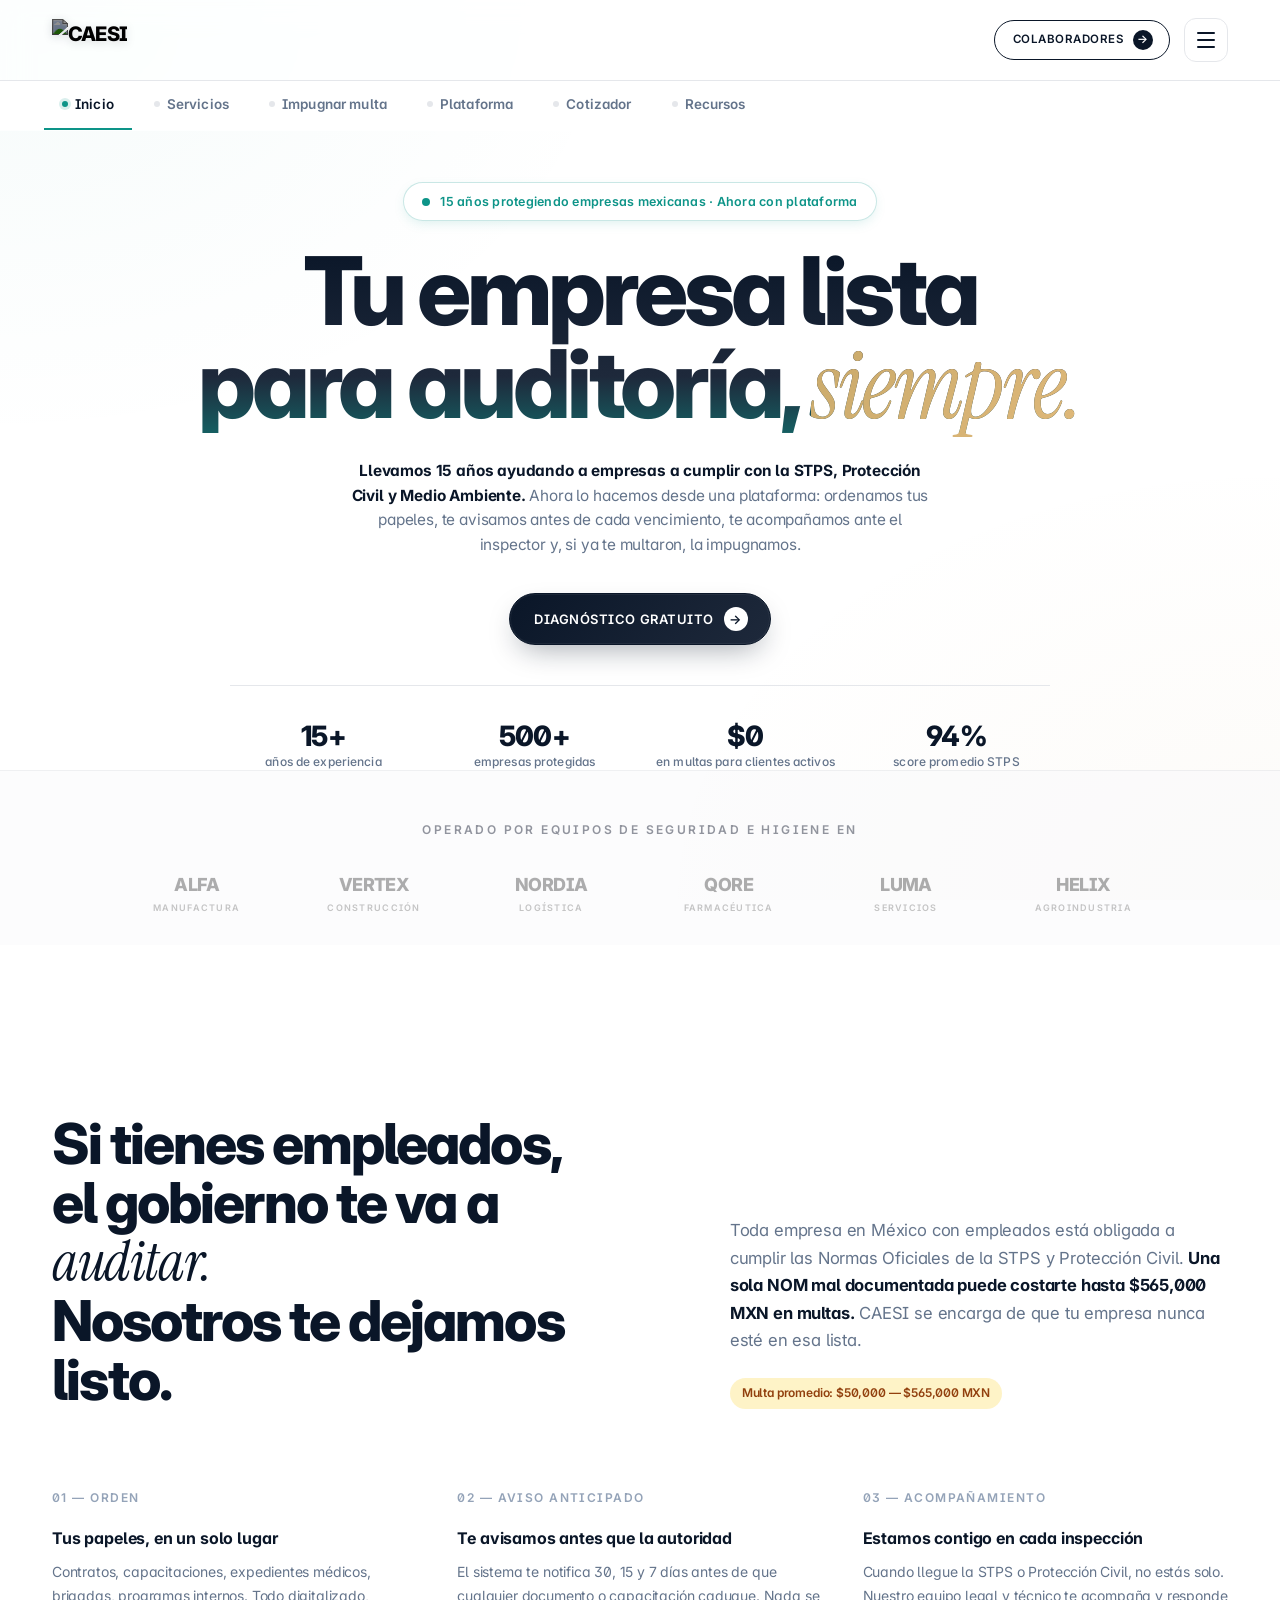
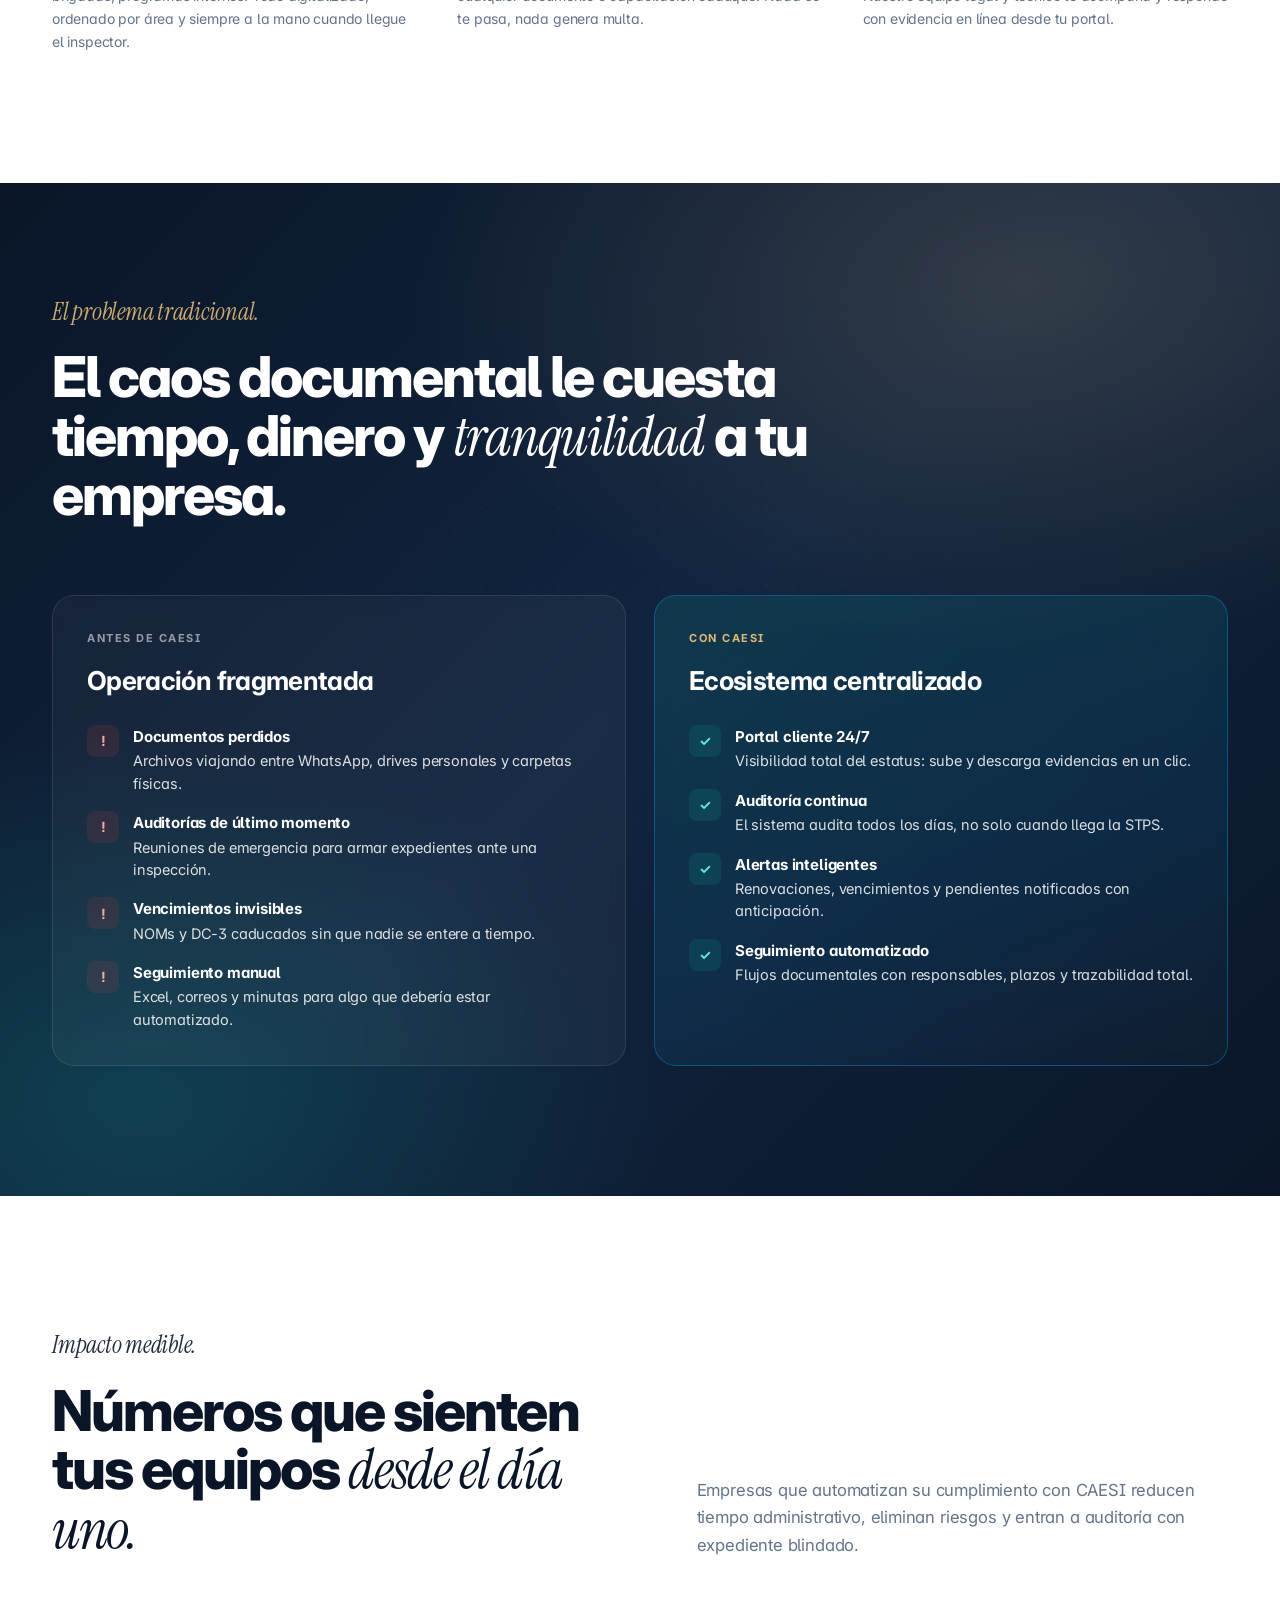
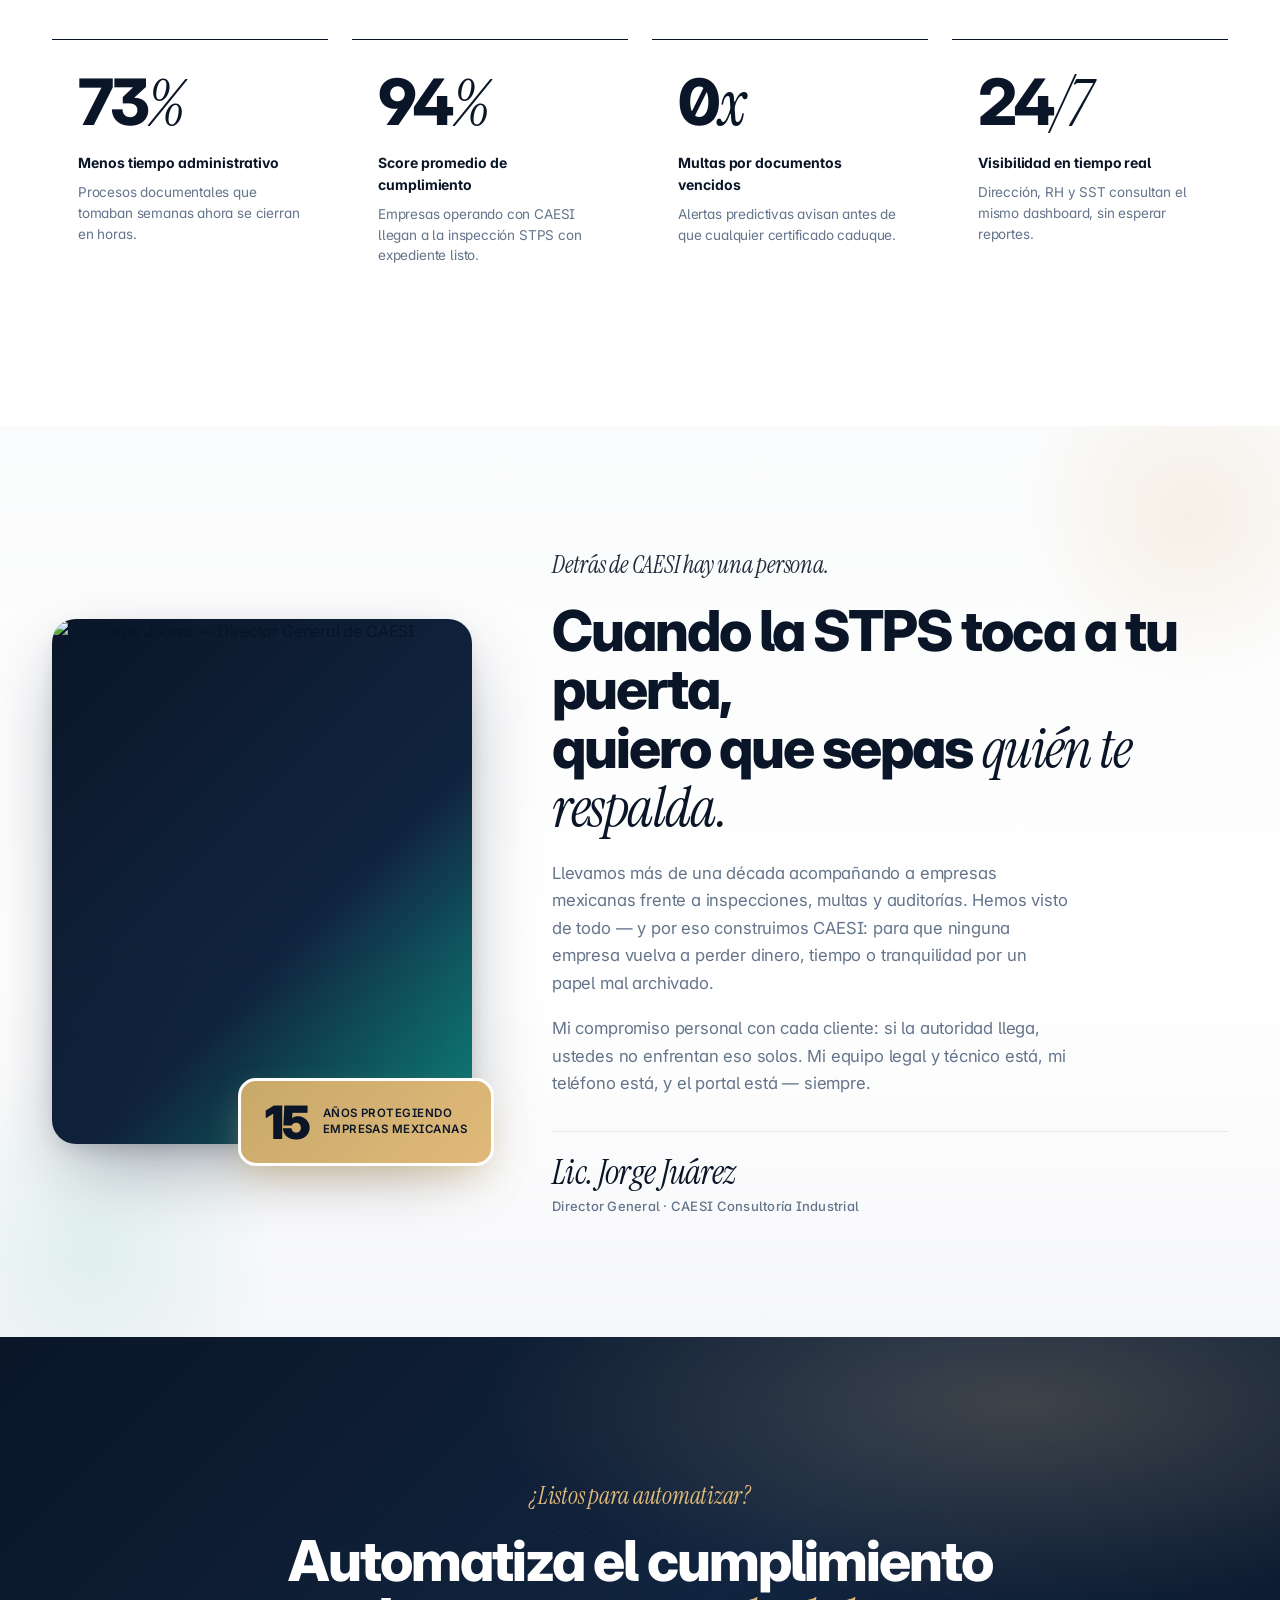
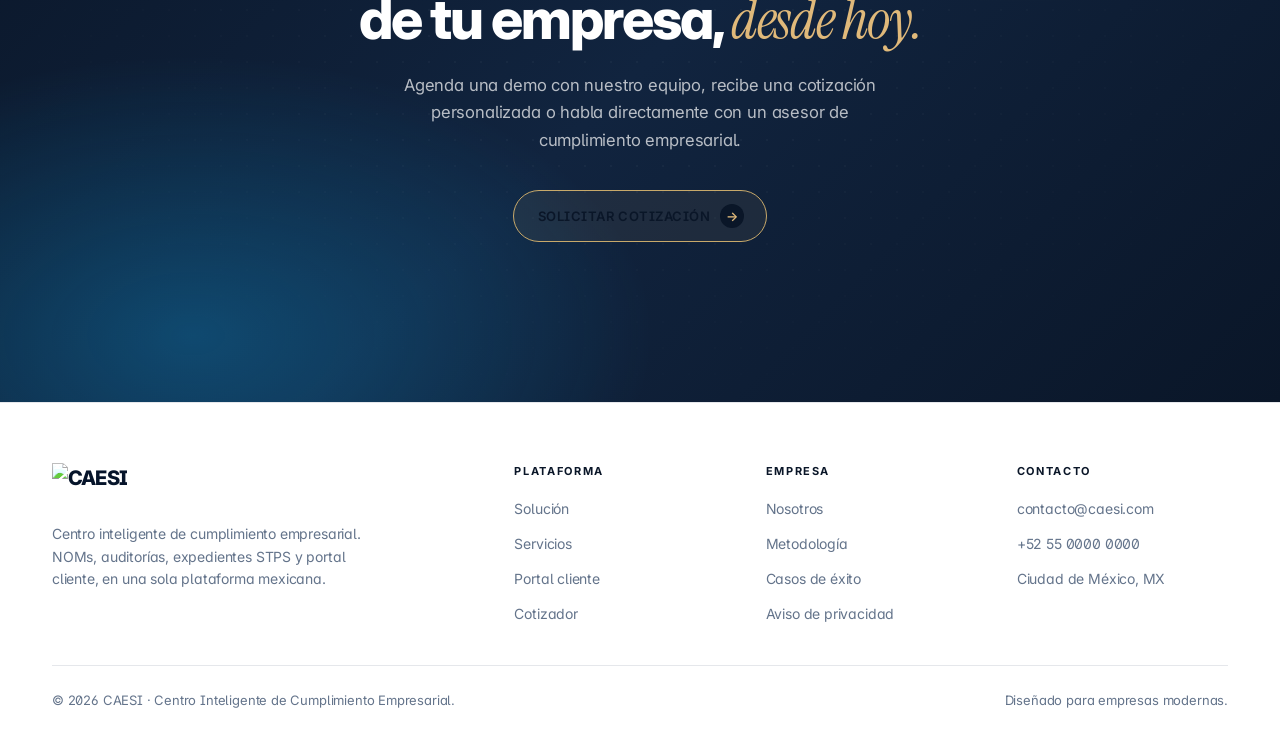
==== index.html @ 6143febf "Add files via upload" ====
<!DOCTYPE html>
<html lang="es">
<head>
<meta charset="UTF-8"/>
<meta name="viewport" content="width=device-width, initial-scale=1.0"/>
<meta name="description" content="CAESI — La plataforma moderna para automatizar el cumplimiento empresarial. NOMs, auditorías, expedientes STPS y portal cliente en tiempo real."/>
<title>CAESI | Centro Inteligente de Cumplimiento Empresarial</title>

<!-- ═══════ GA4 — Reemplaza G-XXXXXXXXXX con tu Measurement ID real ═══════ -->
<script async src="https://www.googletagmanager.com/gtag/js?id=G-XXXXXXXXXX"></script>
<script>
  window.dataLayer = window.dataLayer || [];
  function gtag(){dataLayer.push(arguments);}
  gtag('js', new Date());
  gtag('config', 'G-XXXXXXXXXX', { 'send_page_view': true });
  // Helper para disparar eventos custom desde cualquier lugar
  window.trackEvent = function(name, params){
    try { gtag('event', name, params || {}); } catch(e){}
    // También lo guardamos en consola para debugging
    try { console.log('[CAESI-track]', name, params || {}); } catch(e){}
  };
</script>
<!-- ═══════ Fin GA4 ═══════ -->

<link rel="preconnect" href="https://fonts.googleapis.com">
<link rel="preconnect" href="https://fonts.gstatic.com" crossorigin>
<link rel="dns-prefetch" href="https://api.rss2json.com">
<link rel="dns-prefetch" href="https://i.ytimg.com">
<link rel="dns-prefetch" href="https://www.youtube.com">
<link rel="preload" as="image" href="foto.webp" fetchpriority="low">
<link href="https://fonts.googleapis.com/css2?family=Inter:wght@400;500;600;700;800;900&family=Instrument+Serif:ital@0;1&display=swap" rel="stylesheet" media="print" onload="this.media='all'">
<noscript><link href="https://fonts.googleapis.com/css2?family=Inter:wght@400;500;600;700;800;900&family=Instrument+Serif:ital@0;1&display=swap" rel="stylesheet"></noscript>
<style>
:root{
  --bg:#fff;--bg-soft:#f6f7f9;--ink:#0a1628;--ink-2:#0f172a;--muted:#64748b;--muted-2:#94a3b8;--line:#e5e7eb;
  --cyan:#0ea5e9;--teal:#0d9488;--gold:#c8a96a;--gold-warm:#e0b97a;--success:#059669;--warn:#d97706;
  --r-sm:10px;--r-md:16px;--r-lg:24px;--r-pill:999px;
  --shadow-card:0 1px 2px rgba(15,23,42,.04),0 12px 32px -12px rgba(15,23,42,.12);
  --shadow-deep:0 30px 80px -20px rgba(10,22,40,.35),0 8px 24px -8px rgba(10,22,40,.18);
}
*,*::before,*::after{box-sizing:border-box;margin:0;padding:0}
html{scroll-behavior:smooth}
body{font-family:'Inter',-apple-system,BlinkMacSystemFont,sans-serif;background:var(--bg);color:var(--ink);font-size:16px;line-height:1.55;-webkit-font-smoothing:antialiased;overflow-x:hidden;font-feature-settings:"ss01","cv11"}
a{color:inherit;text-decoration:none}
img{max-width:100%;display:block}
.serif{font-family:'Instrument Serif','Times New Roman',serif;font-style:italic;font-weight:400;letter-spacing:-.01em}
.eyebrow-serif{font-family:'Instrument Serif',serif;font-style:italic;font-size:22px;color:var(--ink);letter-spacing:-.01em;margin-bottom:18px;opacity:.9}
.eyebrow{font-size:12px;font-weight:600;color:var(--muted);text-transform:uppercase;letter-spacing:.18em;margin-bottom:18px}
.display{font-size:clamp(46px,7.4vw,104px);font-weight:800;letter-spacing:-.045em;line-height:.98;color:var(--ink)}
.h2{font-size:clamp(34px,4.4vw,62px);font-weight:800;letter-spacing:-.035em;line-height:1.04;color:var(--ink)}
.h2 em,.display em{font-family:'Instrument Serif',serif;font-style:italic;font-weight:400;letter-spacing:-.025em}
.lede{font-size:clamp(16px,1.3vw,19px);color:var(--muted);line-height:1.65;max-width:520px}
.lede-center{margin:0 auto;text-align:center}
.wrap{max-width:1240px;margin:0 auto;padding:0 32px}
.wrap-narrow{max-width:920px;margin:0 auto;padding:0 32px}
.center{text-align:center}
#nav{position:fixed;top:0;left:0;right:0;z-index:999;background:rgba(255,255,255,.72);backdrop-filter:saturate(180%) blur(14px);-webkit-backdrop-filter:saturate(180%) blur(14px);border-bottom:1px solid transparent;transition:.3s}
#nav.scrolled{border-bottom-color:var(--line);background:rgba(255,255,255,.92)}
.nav-inner{max-width:1240px;margin:0 auto;padding:18px 32px;display:flex;align-items:center;justify-content:space-between}
.logo{display:inline-flex;align-items:center;gap:10px;font-size:20px;font-weight:800;letter-spacing:-.04em;color:var(--ink);text-decoration:none}
.logo-img{height:42px;width:auto;display:block;filter:drop-shadow(0 2px 6px rgba(15,23,42,.18))}
/* En el nav blanco oscurecemos un poco el plateado para que tenga buen contraste */
#nav .logo-img{filter:brightness(.55) contrast(1.25) drop-shadow(0 2px 4px rgba(15,23,42,.15))}
/* En el footer oscuro (fondo navy) lo dejamos brillante */
footer .logo-img{height:46px;filter:brightness(1.15) contrast(1.05) drop-shadow(0 2px 8px rgba(255,255,255,.10))}
.logo-mark{width:26px;height:26px;border-radius:8px;background:linear-gradient(135deg,var(--ink) 0%,var(--cyan) 100%);position:relative}
.logo-mark::after{content:"";position:absolute;inset:6px;border-radius:4px;background:linear-gradient(135deg,var(--gold-warm),transparent 60%);opacity:.9}
.nav-links{display:flex;gap:32px}
.nav-links a{font-size:14px;font-weight:500;color:var(--ink);opacity:.75;transition:.2s}
.nav-links a:hover{opacity:1}

/* ── Botón hamburguesa + menú desplegable ── */
.nav-right{display:flex;align-items:center;gap:14px}
.menu-toggle{width:44px;height:44px;border-radius:12px;background:rgba(255,255,255,.65);border:1px solid var(--line);display:flex;flex-direction:column;justify-content:center;align-items:center;gap:5px;cursor:pointer;transition:.25s;padding:0;backdrop-filter:saturate(180%) blur(8px);-webkit-backdrop-filter:saturate(180%) blur(8px)}
.menu-toggle:hover{background:#fff;border-color:var(--ink);box-shadow:0 6px 18px -6px rgba(15,23,42,.18)}
.menu-toggle span{display:block;width:18px;height:2px;background:var(--ink);border-radius:2px;transition:transform .35s cubic-bezier(.16,1,.3,1),opacity .25s}
.menu-toggle.open span:nth-child(1){transform:translateY(7px) rotate(45deg)}
.menu-toggle.open span:nth-child(2){opacity:0;transform:scaleX(0)}
.menu-toggle.open span:nth-child(3){transform:translateY(-7px) rotate(-45deg)}

.menu-panel{position:fixed;top:78px;right:14px;width:280px;background:#fff;border:1px solid var(--line);border-radius:16px;box-shadow:0 24px 60px -12px rgba(15,23,42,.25),0 4px 12px -4px rgba(15,23,42,.10);overflow:hidden;opacity:0;pointer-events:none;transform:translateY(-12px) scale(.98);transform-origin:top right;transition:opacity .25s cubic-bezier(.16,1,.3,1),transform .35s cubic-bezier(.16,1,.3,1);z-index:998}
.menu-panel.open{opacity:1;pointer-events:auto;transform:translateY(0) scale(1)}
.menu-inner{display:flex;flex-direction:column;padding:10px 0}
.menu-inner a{display:block;padding:13px 22px;font-size:14.5px;font-weight:500;color:var(--ink);opacity:.85;transition:.18s;border-left:3px solid transparent}
.menu-inner a:hover{background:#fafbfc;opacity:1;border-left-color:var(--teal);padding-left:26px}
.menu-sep{height:1px;background:var(--line);margin:8px 18px}
.menu-cta{display:flex !important;align-items:center;gap:12px;padding:14px 22px !important;background:linear-gradient(135deg,rgba(13,148,136,.06),rgba(14,165,233,.05));margin:4px 12px 6px;border-radius:10px;border-left:3px solid var(--teal) !important;opacity:1 !important}
.menu-cta:hover{background:linear-gradient(135deg,rgba(13,148,136,.12),rgba(14,165,233,.10)) !important;padding-left:22px !important}
.menu-cta .mc-ico{font-size:20px;flex:0 0 auto}
.menu-cta b{font-size:14px;color:var(--ink)}
.menu-cta small{font-size:11.5px;color:var(--muted);font-weight:500}
.btn{display:inline-flex;align-items:center;gap:10px;padding:13px 22px 13px 24px;border-radius:var(--r-pill);font-size:13px;font-weight:600;letter-spacing:.04em;text-transform:uppercase;transition:.25s;cursor:pointer;border:1px solid var(--ink);background:transparent;color:var(--ink);white-space:nowrap}
.btn .arrow{width:24px;height:24px;border-radius:50%;background:var(--ink);color:#fff;display:inline-flex;align-items:center;justify-content:center;transition:.25s}
.btn:hover{background:var(--ink);color:#fff;transform:translateY(-1px);box-shadow:0 12px 26px -10px rgba(10,22,40,.45)}
.btn:hover .arrow{background:#fff;color:var(--ink);transform:translateX(3px)}
.btn-solid{background:var(--ink);color:#fff}
.btn-solid .arrow{background:#fff;color:var(--ink)}
.btn-solid:hover{background:#000}
.btn-ghost{border-color:rgba(255,255,255,.35);color:#fff}
.btn-ghost .arrow{background:#fff;color:var(--ink)}
.btn-ghost:hover{background:#fff;color:var(--ink)}
.btn-gold{border-color:var(--gold);color:var(--ink);background:rgba(200,169,106,.08)}
.btn-gold .arrow{background:var(--ink);color:var(--gold-warm)}
.btn-gold:hover{background:var(--ink);color:#fff;border-color:var(--ink)}
.btn-sm{padding:9px 16px 9px 18px;font-size:11.5px}
.btn-sm .arrow{width:20px;height:20px}
.reveal{opacity:0;transform:translateY(28px);transition:opacity .9s cubic-bezier(.16,1,.3,1),transform .9s cubic-bezier(.16,1,.3,1)}
.reveal.in{opacity:1;transform:translateY(0)}
.d1{transition-delay:.08s}.d2{transition-delay:.16s}.d3{transition-delay:.24s}.d4{transition-delay:.32s}
#hero{position:relative;padding:160px 0 60px;overflow:hidden}
.hero-copy{text-align:center;max-width:980px;margin:0 auto;padding:0 16px}
.hero-sub{color:var(--muted);font-size:clamp(15px,1.2vw,18px);max-width:580px;margin:26px auto 36px;line-height:1.6}
.hero-actions{display:flex;gap:14px;justify-content:center;flex-wrap:wrap}
.hero-badge{display:inline-flex;align-items:center;gap:10px;background:rgba(13,148,136,.08);color:var(--teal);font-size:12.5px;font-weight:600;padding:8px 16px;border-radius:999px;margin-bottom:24px;border:1px solid rgba(13,148,136,.2);letter-spacing:.02em}
.hb-dot{width:8px;height:8px;border-radius:50%;background:var(--teal);box-shadow:0 0 0 0 rgba(13,148,136,.5);animation:pulse 2.2s infinite}
.hero-trust{display:grid;grid-template-columns:repeat(4,1fr);gap:24px;justify-content:center;margin:40px auto 0;padding-top:36px;border-top:1px solid var(--line);max-width:820px}
.ht-item{display:flex;flex-direction:column;align-items:center;text-align:center;gap:4px}
.ht-num{font-size:clamp(22px,2.2vw,28px);font-weight:800;letter-spacing:-.03em;color:var(--ink);line-height:1}
.ht-lbl{font-size:12px;color:var(--muted);font-weight:500;letter-spacing:.01em;line-height:1.3}
@media(max-width:640px){.hero-trust{grid-template-columns:1fr 1fr;gap:20px}}
.hero-visual{position:relative;margin:80px auto 0;max-width:1080px;padding:0 16px}
.hero-stage{position:relative;border-radius:32px;padding:60px 40px 0;overflow:hidden;background:radial-gradient(120% 90% at 80% 10%,rgba(224,185,122,.22),transparent 60%),radial-gradient(110% 100% at 20% 90%,rgba(13,148,136,.30),transparent 55%),radial-gradient(140% 100% at 50% 50%,rgba(14,165,233,.45),transparent 60%),linear-gradient(135deg,#0a1628 0%,#11243f 45%,#0d9488 100%);min-height:520px}
.hero-stage::before{content:"";position:absolute;inset:0;background-image:radial-gradient(rgba(255,255,255,.08) 1px,transparent 1px);background-size:22px 22px;-webkit-mask-image:radial-gradient(ellipse at center,black 30%,transparent 75%);mask-image:radial-gradient(ellipse at center,black 30%,transparent 75%);opacity:.5}
.mockup{position:relative;max-width:900px;margin:0 auto;background:#fff;border-radius:18px 18px 0 0;box-shadow:var(--shadow-deep);transform:translateY(20px);overflow:hidden;border:1px solid rgba(255,255,255,.5)}
.mock-bar{display:flex;align-items:center;gap:8px;padding:12px 18px;background:#f8fafc;border-bottom:1px solid var(--line)}
.mock-dot{width:10px;height:10px;border-radius:50%;background:#cbd5e1}
.mock-url{margin-left:14px;font-size:12px;color:var(--muted);font-weight:500;background:#fff;border:1px solid var(--line);padding:4px 12px;border-radius:999px}
.mock-body{display:grid;grid-template-columns:200px 1fr;min-height:380px}
.mock-side{padding:22px 14px;background:#f8fafc;border-right:1px solid var(--line)}
.mock-side .brand{font-size:12px;font-weight:800;letter-spacing:.12em;color:var(--ink);margin-bottom:22px;display:flex;align-items:center;gap:8px}
.mock-side .brand::before{content:"";width:14px;height:14px;border-radius:4px;background:linear-gradient(135deg,var(--ink),var(--cyan))}
.mock-nav-item{font-size:12.5px;color:var(--muted);padding:8px 10px;border-radius:8px;display:flex;align-items:center;gap:9px;margin-bottom:2px}
.mock-nav-item.is-active{background:#eef6fb;color:var(--ink);font-weight:600}
.mock-dot-i{width:6px;height:6px;border-radius:50%;background:var(--muted-2)}
.mock-nav-item.is-active .mock-dot-i{background:var(--cyan);box-shadow:0 0 0 4px rgba(14,165,233,.18)}
.mock-main{padding:26px 28px;display:flex;flex-direction:column;gap:22px}
.mock-h{display:flex;justify-content:space-between;align-items:flex-start}
.mock-h h4{font-size:16px;font-weight:700}
.mock-h p{font-size:12px;color:var(--muted);margin-top:2px}
.pill{font-size:11px;font-weight:700;padding:5px 12px;border-radius:999px;background:#dcfce7;color:#166534}
.pill.warn{background:#fef3c7;color:#92400e}
.pill.brand{background:#e0f2fe;color:#075985}
.kpis{display:grid;grid-template-columns:repeat(3,1fr);gap:12px}
.kpi{padding:14px;border:1px solid var(--line);border-radius:12px;background:#fff}
.kpi-v{font-size:22px;font-weight:800;line-height:1;letter-spacing:-.02em}
.kpi-l{font-size:11px;color:var(--muted);margin-top:4px}
.kpi.accent .kpi-v{color:var(--teal)}
.kpi.warn .kpi-v{color:var(--warn)}
.progress-row{display:flex;flex-direction:column;gap:10px}
.prow{display:flex;justify-content:space-between;align-items:center;gap:12px;font-size:12.5px}
.pbar{flex:1;height:6px;background:#f1f5f9;border-radius:999px;overflow:hidden}
.pbar>span{display:block;height:100%;border-radius:999px;background:linear-gradient(90deg,var(--cyan),var(--teal))}
.pval{font-weight:700;font-size:12px;color:var(--ink);width:38px;text-align:right}
.logos{padding:30px 0 80px;border-top:1px solid var(--line);margin-top:40px}
.logos-inner{display:flex;gap:48px;flex-wrap:wrap;align-items:center;justify-content:center;opacity:.55}
.logos-inner span{font-family:'Instrument Serif',serif;font-style:italic;font-size:22px;color:var(--ink)}
.logos-inner b{font-weight:800;font-size:19px;font-family:'Inter',sans-serif;letter-spacing:-.02em}
.section{padding:130px 0}
.split{display:grid;grid-template-columns:1.2fr 1fr;gap:80px;align-items:end}
.feat-grid{display:grid;grid-template-columns:repeat(3,1fr);gap:40px;margin-top:80px}
.feat h4{font-size:16px;font-weight:700;margin-bottom:10px;letter-spacing:-.01em}
.feat p{font-size:14px;color:var(--muted);line-height:1.65}
.feat-num{font-size:12px;color:var(--muted-2);margin-bottom:18px;letter-spacing:.12em;font-weight:600}
.gradient-band{position:relative;padding:110px 0 130px;background:radial-gradient(80% 60% at 80% 10%,rgba(224,185,122,.16),transparent 60%),radial-gradient(70% 60% at 10% 90%,rgba(13,148,136,.25),transparent 60%),linear-gradient(135deg,#0a1628 0%,#11243f 50%,#0a1628 100%);color:#fff;overflow:hidden}
.gradient-band::before{content:"";position:absolute;inset:0;background-image:radial-gradient(rgba(255,255,255,.07) 1px,transparent 1px);background-size:26px 26px;-webkit-mask-image:radial-gradient(ellipse at center,black 20%,transparent 75%);mask-image:radial-gradient(ellipse at center,black 20%,transparent 75%);opacity:.4}
.gradient-band .h2,.portal-band .h2,.cta-band .h2{color:#fff}
.gradient-band .eyebrow-serif,.portal-band .eyebrow-serif,.cta-band .eyebrow-serif{color:var(--gold-warm)}
.gradient-band .lede,.portal-band .lede,.cta-band .lede{color:rgba(255,255,255,.7)}
.compare{margin-top:70px;display:grid;grid-template-columns:1fr 1fr;gap:28px;position:relative;z-index:2}
.compare-card{background:rgba(255,255,255,.04);border:1px solid rgba(255,255,255,.10);backdrop-filter:blur(8px);border-radius:22px;padding:34px}
.compare-card.is-good{background:linear-gradient(160deg,rgba(13,148,136,.18),rgba(14,165,233,.10) 60%,rgba(255,255,255,.02));border-color:rgba(14,165,233,.35)}
.compare-card .lbl{font-size:11px;font-weight:700;text-transform:uppercase;letter-spacing:.14em;color:rgba(255,255,255,.55);margin-bottom:14px}
.compare-card.is-good .lbl{color:var(--gold-warm)}
.compare-card h3{font-size:26px;font-weight:700;letter-spacing:-.025em;margin-bottom:24px}
.ci-list{display:flex;flex-direction:column;gap:16px}
.ci-item{display:flex;gap:14px;align-items:flex-start}
.ci-icon{width:32px;height:32px;border-radius:8px;display:inline-flex;align-items:center;justify-content:center;flex-shrink:0;font-size:14px;font-weight:700}
.ci-icon.bad{background:rgba(239,68,68,.12);color:#fca5a5}
.ci-icon.ok{background:rgba(13,148,136,.18);color:#5eead4}
.ci-text{font-size:14.5px;line-height:1.55;color:rgba(255,255,255,.85)}
.ci-text b{color:#fff;font-weight:700;display:block;margin-bottom:2px;font-size:15px}
.srv-head{display:grid;grid-template-columns:1.2fr 1fr;gap:80px;align-items:end;margin-bottom:64px}
.srv-grid{display:grid;grid-template-columns:repeat(4,1fr);gap:18px}
.srv{grid-column:span 1;position:relative;padding:30px;border-radius:20px;background:var(--bg-soft);border:1px solid var(--line);min-height:220px;display:flex;flex-direction:column;justify-content:space-between;transition:.35s;overflow:hidden}
.srv h4{font-size:17px;font-weight:700;letter-spacing:-.015em}
.srv p{font-size:13.5px;color:var(--muted);margin-top:6px;line-height:1.5}
.srv .srv-tag{font-size:10.5px;font-weight:700;letter-spacing:.16em;text-transform:uppercase;color:var(--muted-2)}
.srv:hover{transform:translateY(-4px);border-color:var(--ink)}
.srv.big{grid-column:span 2;min-height:280px;background:var(--ink);color:#fff;border-color:var(--ink)}
.srv.big p{color:rgba(255,255,255,.7)}
.srv.big .srv-tag{color:var(--gold-warm)}
.srv.big .srv-vis{position:absolute;right:-20px;bottom:-20px;width:220px;height:220px;background:radial-gradient(circle at 30% 30%,rgba(14,165,233,.5),transparent 60%),radial-gradient(circle at 70% 70%,rgba(224,185,122,.35),transparent 55%);filter:blur(20px);border-radius:50%;opacity:.9}
.srv.gold{background:linear-gradient(150deg,#fdf6e3 0%,#faecd2 100%);border-color:rgba(200,169,106,.5)}
.srv.gold .srv-tag{color:#8a6a2c}
.srv.teal{background:linear-gradient(150deg,#ecfeff 0%,#cffafe 100%);border-color:rgba(13,148,136,.3)}
.srv.teal .srv-tag{color:var(--teal)}
.multas-band{position:relative;padding:130px 0;background:radial-gradient(70% 60% at 90% 20%,rgba(239,68,68,.18),transparent 60%),radial-gradient(60% 70% at 10% 90%,rgba(224,185,122,.20),transparent 60%),linear-gradient(135deg,#0a1628 0%,#1a0f12 60%,#0a1628 100%);color:#fff;overflow:hidden}
.multas-band::before{content:"";position:absolute;inset:0;background-image:radial-gradient(rgba(255,255,255,.07) 1px,transparent 1px);background-size:24px 24px;-webkit-mask-image:radial-gradient(ellipse at center,black 25%,transparent 75%);mask-image:radial-gradient(ellipse at center,black 25%,transparent 75%);opacity:.4}
.multas-grid{position:relative;z-index:2;display:grid;grid-template-columns:1.1fr 1fr;gap:60px;align-items:center}
.multas-stats{margin-top:30px;display:grid;grid-template-columns:repeat(3,1fr);gap:18px;padding-top:24px;border-top:1px solid rgba(255,255,255,.12)}
.ms-item{display:flex;flex-direction:column;gap:4px}
.ms-num{font-size:clamp(24px,2.4vw,32px);letter-spacing:-.03em;color:var(--gold-warm);line-height:1;font-family:'Instrument Serif',serif;font-style:italic;font-weight:400}
.ms-lbl{font-size:12px;color:rgba(255,255,255,.65);line-height:1.4}
.multas-card{background:rgba(255,255,255,.04);border:1px solid rgba(255,255,255,.12);backdrop-filter:blur(10px);border-radius:24px;padding:36px;box-shadow:0 30px 80px -20px rgba(239,68,68,.20)}
.mc-tag{font-size:11px;font-weight:700;letter-spacing:.16em;text-transform:uppercase;color:var(--gold-warm);background:rgba(224,185,122,.10);padding:6px 12px;border-radius:999px;border:1px solid rgba(224,185,122,.25)}
.mc-amount{margin-top:22px;display:flex;align-items:baseline;gap:14px}
.mc-cross{font-size:32px;font-weight:700;color:rgba(255,255,255,.45);text-decoration:line-through;letter-spacing:-.025em}
.mc-final{font-size:54px;font-family:'Instrument Serif',serif;font-style:italic;font-weight:400;color:#5eead4;letter-spacing:-.04em}
.mc-lbl{font-size:14px;color:rgba(255,255,255,.75);margin-top:4px}
.mc-steps{margin-top:28px;display:flex;flex-direction:column;gap:12px}
.mc-step{display:flex;align-items:center;gap:14px;font-size:14px;color:rgba(255,255,255,.85)}
.mc-step .mc-n{flex-shrink:0;width:26px;height:26px;border-radius:50%;background:rgba(255,255,255,.08);border:1px solid rgba(255,255,255,.15);display:inline-flex;align-items:center;justify-content:center;font-size:12px;font-weight:700;color:#fff}
.mc-step.done .mc-n{background:#5eead4;color:var(--ink);border-color:#5eead4}
.mc-step.done{color:#5eead4;font-weight:600}
@media(max-width:980px){.multas-grid{grid-template-columns:1fr}}
.steps-wrap{padding:130px 0;background:var(--bg-soft)}
.steps-head{text-align:center;max-width:760px;margin:0 auto 80px}
.steps{display:grid;grid-template-columns:repeat(4,1fr);gap:28px;position:relative}
.step{position:relative}
.step-n{font-family:'Instrument Serif',serif;font-style:italic;font-size:80px;font-weight:400;color:var(--ink);opacity:.15;line-height:1;letter-spacing:-.04em}
.step h4{font-size:18px;font-weight:700;margin-top:16px;letter-spacing:-.015em}
.step p{font-size:14px;color:var(--muted);margin-top:8px;line-height:1.55}
.step .step-mark{width:8px;height:8px;border-radius:50%;background:var(--ink);margin-top:18px;box-shadow:0 0 0 6px rgba(10,22,40,.06)}
.portal-band{position:relative;padding:140px 0 160px;background:radial-gradient(60% 50% at 90% 0%,rgba(224,185,122,.18),transparent 60%),radial-gradient(70% 70% at 10% 100%,rgba(13,148,136,.30),transparent 60%),radial-gradient(110% 80% at 50% 50%,rgba(14,165,233,.35),transparent 65%),linear-gradient(135deg,#0a1628 0%,#112842 60%,#0d9488 130%);color:#fff;overflow:hidden}
.portal-band::before{content:"";position:absolute;inset:0;background-image:radial-gradient(rgba(255,255,255,.07) 1px,transparent 1px);background-size:24px 24px;-webkit-mask-image:radial-gradient(ellipse at center,black 25%,transparent 75%);mask-image:radial-gradient(ellipse at center,black 25%,transparent 75%);opacity:.45}
.portal-band .h2 em{color:var(--gold-warm)}
.portal-grid{position:relative;z-index:2;display:grid;grid-template-columns:1fr 1fr;gap:60px;align-items:center;margin-top:50px}
.portal-copy ul{list-style:none;margin-top:28px;display:flex;flex-direction:column;gap:14px}
.portal-copy li{display:flex;gap:14px;align-items:center;font-size:15px;color:rgba(255,255,255,.85)}
.portal-copy li::before{content:"";width:22px;height:22px;border-radius:50%;flex-shrink:0;background-image:url("data:image/svg+xml;utf8,<svg xmlns='http://www.w3.org/2000/svg' viewBox='0 0 24 24' fill='none' stroke='%235eead4' stroke-width='3' stroke-linecap='round' stroke-linejoin='round'><polyline points='20 6 9 17 4 12'/></svg>");background-repeat:no-repeat;background-position:center;background-size:14px 14px;border:1px solid rgba(94,234,212,.4);background-color:rgba(255,255,255,.06)}
.portal-actions{margin-top:36px;display:flex;gap:14px;flex-wrap:wrap}
.portal-mock{position:relative;padding:14px;border-radius:22px;background:rgba(255,255,255,.05);border:1px solid rgba(255,255,255,.12);backdrop-filter:blur(10px);box-shadow:var(--shadow-deep)}
.pm-card{background:#fff;color:var(--ink);border-radius:14px;padding:18px}
.pm-card + .pm-card{margin-top:10px}
.pm-row{display:flex;justify-content:space-between;align-items:center}
.pm-title{font-size:14px;font-weight:700;letter-spacing:-.01em}
.pm-sub{font-size:12px;color:var(--muted);margin-top:2px}
.pm-bar{margin-top:14px;height:8px;background:#f1f5f9;border-radius:999px;overflow:hidden}
.pm-bar>span{display:block;height:100%;background:linear-gradient(90deg,var(--cyan),var(--teal));border-radius:999px}
.chip{font-size:11px;padding:4px 10px;border-radius:999px;background:#f1f5f9;color:var(--ink-2);font-weight:600}
.chip.ok{background:#dcfce7;color:#166534}
.chip.warn{background:#fef3c7;color:#92400e}
.chip.brand{background:#e0f2fe;color:#075985}
.pm-grid2{display:grid;grid-template-columns:1fr 1fr;gap:10px}
.pm-mini{background:linear-gradient(150deg,#f8fafc,#fff);border:1px solid var(--line);border-radius:12px;padding:14px}
.pm-mini .v{font-size:22px;font-weight:800;letter-spacing:-.02em}
.pm-mini .l{font-size:11px;color:var(--muted);margin-top:2px;font-weight:600}
.pm-timeline{display:flex;flex-direction:column;gap:10px}
.pm-tl{display:flex;gap:10px;align-items:center;font-size:12.5px}
.pm-tl .dot{width:8px;height:8px;border-radius:50%;background:var(--cyan);flex-shrink:0}
.pm-tl .dot.warn{background:var(--warn)}
.pm-tl .dot.ok{background:var(--success)}
.pm-tl .t{color:var(--muted)}
.wizard-wrap{padding:130px 0;background:#fff}
.wz-head{text-align:center;max-width:780px;margin:0 auto 60px}
.wz{max-width:900px;margin:0 auto;background:#fff;border-radius:28px;border:1px solid var(--line);box-shadow:var(--shadow-card);overflow:hidden}
.wz-top{display:flex;justify-content:space-between;align-items:center;padding:26px 36px;border-bottom:1px solid var(--line);background:var(--bg-soft)}
.wz-top-left{display:flex;align-items:center;gap:14px}
.wz-pulse{width:10px;height:10px;border-radius:50%;background:var(--cyan);box-shadow:0 0 0 0 rgba(14,165,233,.6);animation:pulse 2s infinite}
@keyframes pulse{0%{box-shadow:0 0 0 0 rgba(14,165,233,.6)}70%{box-shadow:0 0 0 12px rgba(14,165,233,0)}100%{box-shadow:0 0 0 0 rgba(14,165,233,0)}}
.wz-engine{font-size:12px;font-weight:700;letter-spacing:.14em;text-transform:uppercase}
.wz-engine span{color:var(--muted);font-weight:500}
.wz-step-i{font-size:12px;color:var(--muted);font-weight:600}
.wz-bar-wrap{height:3px;background:var(--line)}
.wz-bar{height:100%;background:linear-gradient(90deg,var(--ink),var(--cyan));transition:width .5s cubic-bezier(.16,1,.3,1);width:10%}
.wz-body{padding:50px 50px 30px;min-height:360px}
.wz-q{font-size:clamp(24px,2.4vw,32px);font-weight:800;letter-spacing:-.025em;line-height:1.15;margin-bottom:10px}
.wz-hint{font-size:14.5px;color:var(--muted);margin-bottom:30px}
.wz-opts{display:grid;grid-template-columns:repeat(auto-fit,minmax(220px,1fr));gap:12px}
.wz-opt{padding:16px 18px;border:1px solid var(--line);border-radius:14px;cursor:pointer;font-size:14.5px;font-weight:500;display:flex;align-items:center;gap:12px;transition:.25s;background:#fff}
.wz-opt::before{content:"";width:18px;height:18px;border-radius:50%;border:1.5px solid var(--line);flex-shrink:0;transition:.25s}
.wz-opt:hover{border-color:var(--ink);transform:translateY(-1px)}
.wz-opt.sel,.wz-opt.is-selected{border-color:var(--ink);background:var(--ink);color:#fff}
.wz-opt.sel::before,.wz-opt.is-selected::before{background:var(--gold-warm);border-color:var(--gold-warm);box-shadow:inset 0 0 0 4px var(--ink)}

/* ── Estado: Analizando… (3 segundos entre pasos) ── */
.wz-analyze{display:flex;flex-direction:column;align-items:center;justify-content:center;padding:60px 20px;min-height:300px;text-align:center}
.wz-spin{position:relative;width:64px;height:64px;margin-bottom:24px}
.wz-spin div{position:absolute;inset:0;border:3px solid transparent;border-top-color:var(--cyan);border-radius:50%;animation:wzspin 1s linear infinite}
.wz-spin div:nth-child(2){border-top-color:var(--gold-warm);animation-duration:1.4s;animation-direction:reverse;inset:8px}
.wz-spin div:nth-child(3){border-top-color:var(--teal);animation-duration:1.8s;inset:16px}
@keyframes wzspin{to{transform:rotate(360deg)}}
.wz-an-title{font-size:18px;font-weight:700;color:var(--ink);letter-spacing:-.01em}
.wz-an-msg{margin-top:6px;font-size:14px;color:var(--muted);font-family:'Menlo','Consolas',monospace;min-height:22px;animation:wzfade .4s ease-in-out}
@keyframes wzfade{from{opacity:0;transform:translateY(4px)}to{opacity:1;transform:translateY(0)}}
.wz-an-bar{margin-top:24px;width:240px;height:4px;background:#eef0f3;border-radius:4px;overflow:hidden}
.wz-an-bar span{display:block;height:100%;width:0;background:linear-gradient(90deg,var(--cyan),var(--gold-warm),var(--teal));animation:wzbar 3s linear forwards;border-radius:4px}
@keyframes wzbar{to{width:100%}}

/* ── Pantalla de resultado del diagnóstico ── */
.wz-result{padding:0}
.wzr-hello{font-size:15px;color:var(--muted);margin-bottom:6px}
.wzr-title{font-size:clamp(22px,2.4vw,30px);font-weight:800;letter-spacing:-.025em;line-height:1.18;margin-bottom:8px;color:var(--ink)}
.wzr-title em{font-family:'Instrument Serif',serif;font-style:italic;font-weight:400;color:var(--teal,#0d9488)}
.wzr-sub{font-size:14px;color:var(--muted);margin-bottom:24px;line-height:1.5}
.wzr-grid{display:grid;grid-template-columns:repeat(4,1fr);gap:14px;margin-bottom:30px}
.wzr-card{background:#fafbfc;border:1px solid var(--line);border-radius:14px;padding:18px 16px;text-align:left}
.wzr-card.warn{background:linear-gradient(135deg,#FEF2F2,#fff);border-color:rgba(220,38,38,.25)}
.wzr-num{font-size:clamp(22px,2.2vw,30px);font-weight:900;letter-spacing:-.03em;color:var(--ink);line-height:1.05}
.wzr-lbl{font-size:11px;font-weight:700;letter-spacing:.06em;color:var(--muted);text-transform:uppercase;margin-top:6px}
.wzr-bar{margin-top:10px;height:6px;background:#eef0f3;border-radius:4px;overflow:hidden}
.wzr-bar span{display:block;height:100%;border-radius:4px;transition:width .8s cubic-bezier(.16,1,.3,1)}
.wzr-msg{font-size:12.5px;color:var(--muted);margin-top:8px;line-height:1.4}
.wzr-section{margin-top:22px}
.wzr-section h4{font-size:16px;font-weight:800;color:var(--ink);margin-bottom:4px;letter-spacing:-.01em}
.wzr-section-sub{font-size:13px;color:var(--muted);margin-bottom:14px}
.wzr-noms{display:grid;grid-template-columns:repeat(auto-fit,minmax(220px,1fr));gap:10px}
.wzr-nom{background:#fff;border:1px solid var(--line);border-radius:10px;padding:12px 14px;transition:.18s}
.wzr-nom:hover{border-color:var(--ink);transform:translateY(-1px)}
.wzr-nom.crit{border-left:3px solid #dc2626}
.wzr-nom.high{border-left:3px solid #d97706}
.wzr-nom.med{border-left:3px solid #ca8a04}
.wzr-nom.low{border-left:3px solid #059669}
.wzr-nom-h{display:flex;justify-content:space-between;align-items:center;gap:8px}
.wzr-nom-h b{font-size:12.5px;color:var(--ink);font-weight:800;letter-spacing:.01em}
.wzr-nom-r{font-size:9.5px;font-weight:800;padding:2px 7px;border-radius:999px;letter-spacing:.08em}
.wzr-nom-r.crit{background:rgba(220,38,38,.12);color:#dc2626}
.wzr-nom-r.high{background:rgba(217,119,6,.12);color:#d97706}
.wzr-nom-r.med{background:rgba(202,138,4,.12);color:#ca8a04}
.wzr-nom-r.low{background:rgba(5,150,105,.12);color:#059669}
.wzr-nom-t{font-size:12px;color:var(--ink);margin-top:6px;line-height:1.35;opacity:.85}
.wzr-nom-m{font-size:10.5px;color:var(--muted);margin-top:6px;font-family:'Menlo','Consolas',monospace}
.wzr-plan{display:grid;gap:8px}
.wzr-step{display:flex;align-items:center;gap:14px;padding:12px 14px;background:#fafbfc;border:1px solid var(--line);border-radius:10px;font-size:13.5px;color:var(--ink)}
.wzr-step span{width:26px;height:26px;border-radius:50%;background:var(--ink);color:#fff;display:flex;align-items:center;justify-content:center;font-size:12px;font-weight:800;flex:0 0 auto}
.wzr-cta{margin-top:28px;padding:24px;background:linear-gradient(135deg,#fafbfc,#fff);border:1px dashed var(--line);border-radius:14px;text-align:center}
.wzr-cta p{font-size:13.5px;color:var(--muted);margin-bottom:14px}
@media (max-width:780px){
  .wzr-grid{grid-template-columns:repeat(2,1fr)}
}
.wz-input{width:100%;padding:15px 18px;border:1px solid var(--line);border-radius:12px;font-family:inherit;font-size:15px;outline:none;transition:.2s;background:#fff}
.wz-input:focus{border-color:var(--ink);box-shadow:0 0 0 3px rgba(10,22,40,.08)}
.wz-input.is-invalid{border-color:#dc2626;background:#fff5f5;box-shadow:0 0 0 3px rgba(220,38,38,.10)}
.wz-input.is-invalid:focus{border-color:#dc2626;box-shadow:0 0 0 3px rgba(220,38,38,.18)}

/* Alerta de errores en el form */
.wz-alert{display:flex;align-items:flex-start;gap:12px;background:#FEF2F2;border:1px solid rgba(220,38,38,.30);border-left:4px solid #dc2626;border-radius:10px;padding:14px 16px;margin-bottom:18px;max-width:460px;opacity:0;transform:translateY(-6px);max-height:0;overflow:hidden;transition:opacity .25s,transform .3s cubic-bezier(.16,1,.3,1),max-height .3s,margin-bottom .25s,padding .25s}
.wz-alert.show{opacity:1;transform:translateY(0);max-height:240px;padding:14px 16px;margin-bottom:18px}
.wz-alert-ico{font-size:20px;flex:0 0 auto;line-height:1}
.wz-alert b{font-size:13.5px;color:#991b1b;display:block;margin-bottom:6px}
.wz-alert ul{margin:0;padding-left:18px}
.wz-alert li{font-size:12.5px;color:#7f1d1d;line-height:1.45;margin-bottom:2px}
.wz-form{display:grid;gap:14px;max-width:460px}
.wz-foot{padding:22px 36px;border-top:1px solid var(--line);background:#fff;display:flex;justify-content:space-between;align-items:center}
.wz-back{background:transparent;border:none;cursor:pointer;font-size:13px;font-weight:600;color:var(--muted);display:inline-flex;align-items:center;gap:6px;letter-spacing:.04em}
.wz-back:disabled{opacity:.3;cursor:not-allowed}
.wz-back:not(:disabled):hover{color:var(--ink)}
.res-head{display:flex;align-items:center;gap:14px;margin-bottom:24px}
.res-ico{width:44px;height:44px;border-radius:50%;background:linear-gradient(135deg,var(--teal),var(--cyan));color:#fff;display:inline-flex;align-items:center;justify-content:center;font-weight:700}
.res-h{font-size:24px;font-weight:800;letter-spacing:-.02em}
.res-card{background:var(--bg-soft);border:1px solid var(--line);border-radius:16px;padding:22px 24px;margin-bottom:20px}
.res-card .lbl{font-size:11px;text-transform:uppercase;letter-spacing:.14em;font-weight:700;color:var(--teal);margin-bottom:14px}
.res-line{padding:11px 0;border-bottom:1px dashed var(--line);display:flex;align-items:center;gap:12px;font-size:14.5px;font-weight:500}
.res-line:last-child{border-bottom:none}
.res-line .tag{margin-left:auto;font-size:11px;padding:3px 10px;border-radius:999px;font-weight:700;background:#dcfce7;color:#166534}
.metrics-wrap{padding:130px 0}
.metrics-head{display:grid;grid-template-columns:1.1fr 1fr;gap:60px;align-items:end;margin-bottom:80px}
.metrics-grid{display:grid;grid-template-columns:repeat(4,1fr);gap:24px}
.metric{padding:30px 26px;border-top:1px solid var(--ink)}
.metric .num{font-size:clamp(54px,5vw,84px);font-weight:800;letter-spacing:-.045em;line-height:1;color:var(--ink)}
.metric .num span{font-family:'Instrument Serif',serif;font-style:italic;font-weight:400}
.metric .lbl{font-size:14px;font-weight:700;margin-top:16px;letter-spacing:-.005em}
.metric p{font-size:13.5px;color:var(--muted);margin-top:8px;line-height:1.55}
.cta-band{position:relative;padding:140px 0 160px;background:radial-gradient(70% 50% at 80% 10%,rgba(224,185,122,.22),transparent 60%),radial-gradient(60% 70% at 15% 90%,rgba(14,165,233,.30),transparent 60%),linear-gradient(135deg,#0a1628 0%,#11243f 50%,#0a1628 100%);color:#fff;text-align:center;overflow:hidden}

/* ═══ NOTICIAS EN TIEMPO REAL ═══ */
.news-band{position:relative;padding:110px 0 120px;background:linear-gradient(180deg,#fff 0%,#fafbfc 100%);overflow:hidden}
.news-head{display:grid;grid-template-columns:1fr 1fr;gap:60px;align-items:end;margin-bottom:48px}
.news-status{margin-top:22px;display:inline-flex;align-items:center;gap:10px;font-size:12px;font-weight:600;color:var(--muted,#64748b);background:#fff;border:1px solid var(--line,#e5e7eb);padding:8px 14px;border-radius:999px}
.ns-dot{width:8px;height:8px;border-radius:50%;background:#cbd5e1;box-shadow:0 0 0 0 rgba(13,148,136,.5)}
.news-status.live .ns-dot{background:var(--teal,#0d9488);animation:pulse 2.2s infinite}
.news-status.err .ns-dot{background:#dc2626}
.news-grid{display:grid;grid-template-columns:repeat(3,1fr);gap:22px}
.news-card{background:#fff;border:1px solid var(--line,#e5e7eb);border-radius:14px;padding:22px 22px 20px;display:flex;flex-direction:column;gap:10px;text-decoration:none;color:inherit;transition:transform .3s cubic-bezier(.16,1,.3,1),box-shadow .3s,border-color .3s;position:relative}
.news-card:hover{transform:translateY(-3px);border-color:rgba(13,148,136,.45);box-shadow:0 18px 38px -16px rgba(15,23,42,.18)}
.nc-meta{display:flex;align-items:center;gap:8px;font-size:11.5px;font-weight:600;color:var(--muted,#64748b);letter-spacing:.02em}
.nc-source{background:rgba(14,165,233,.10);color:#0369a1;border:1px solid rgba(14,165,233,.20);padding:3px 9px;border-radius:999px;text-transform:none;letter-spacing:0;font-weight:700;font-size:11px}
.nc-date{margin-left:auto;font-weight:500;color:#94a3b8}
.nc-title{font-size:15.5px;font-weight:700;color:var(--ink,#0a1628);line-height:1.4;letter-spacing:-.01em}
.nc-desc{font-size:13px;color:var(--muted,#64748b);line-height:1.55;flex:1;display:-webkit-box;-webkit-line-clamp:2;line-clamp:2;-webkit-box-orient:vertical;overflow:hidden}
.nc-cta{margin-top:8px;display:inline-flex;align-items:center;gap:6px;font-size:12px;font-weight:700;color:var(--teal,#0d9488);letter-spacing:.02em;transition:.2s}
.news-card:hover .nc-cta{transform:translateX(3px)}
/* skeleton mientras carga */
.news-skel{pointer-events:none}
.news-skel .ns-line{height:10px;background:linear-gradient(90deg,#eef0f3,#f7f8fa,#eef0f3);background-size:200% 100%;border-radius:6px;animation:skl 1.4s ease-in-out infinite}
.news-skel .ns-line.short{width:65%;height:18px}
.news-skel .ns-line.tiny{width:40%;height:8px;opacity:.7}
@keyframes skl{0%{background-position:200% 0}100%{background-position:-200% 0}}
@keyframes pulse{0%,100%{box-shadow:0 0 0 0 rgba(13,148,136,.5)}50%{box-shadow:0 0 0 8px rgba(13,148,136,0)}}
@media (max-width:1000px){
  .news-grid{grid-template-columns:repeat(2,1fr)}
  .news-head{grid-template-columns:1fr;gap:24px}
}
@media (max-width:640px){ .news-grid{grid-template-columns:1fr} }

/* ═══ VIDEOS · CENTRO DE APRENDIZAJE ═══ */
.videos-band{position:relative;padding:120px 0 130px;background:linear-gradient(180deg,#0a1628 0%,#11243f 50%,#0a1628 100%);color:#fff;overflow:hidden}
.videos-band::before{content:"";position:absolute;top:-100px;left:-80px;width:380px;height:380px;background:radial-gradient(circle,rgba(13,148,136,.22),transparent 70%);border-radius:50%;pointer-events:none}
.videos-band::after{content:"";position:absolute;bottom:-120px;right:-100px;width:420px;height:420px;background:radial-gradient(circle,rgba(224,185,122,.16),transparent 70%);border-radius:50%;pointer-events:none}
.vid-head{display:grid;grid-template-columns:1fr 1fr;gap:60px;align-items:end;margin-bottom:60px;position:relative;z-index:1}
.vid-head h2{color:#fff}
.vid-head h2 em{color:var(--gold-warm,#e0b97a)}
.vid-head .eyebrow-serif{color:var(--gold-warm,#e0b97a)}
.vid-head .lede{color:rgba(255,255,255,.78)}
.vid-grid{display:grid;grid-template-columns:repeat(3,1fr);gap:26px;position:relative;z-index:1}
.vid-card{text-decoration:none;color:inherit}
.vid-card{background:rgba(255,255,255,.04);border:1px solid rgba(255,255,255,.08);border-radius:18px;overflow:hidden;cursor:pointer;transition:transform .35s cubic-bezier(.16,1,.3,1),box-shadow .35s,border-color .35s;display:flex;flex-direction:column}
.vid-card:hover{transform:translateY(-4px);border-color:rgba(224,185,122,.40);box-shadow:0 24px 48px -16px rgba(0,0,0,.55)}
.vid-thumb{position:relative;aspect-ratio:16/9;overflow:hidden;background:#000}
.vid-thumb img{width:100%;height:100%;object-fit:cover;display:block;transition:transform .6s cubic-bezier(.16,1,.3,1);filter:saturate(1.05)}
.vid-card:hover .vid-thumb img{transform:scale(1.06)}
.vid-thumb::after{content:"";position:absolute;inset:0;background:linear-gradient(180deg,transparent 55%,rgba(0,0,0,.45) 100%);pointer-events:none}
.vid-play{position:absolute;top:50%;left:50%;transform:translate(-50%,-50%);width:64px;height:64px;border-radius:50%;background:rgba(224,185,122,.95);color:#0a1628;display:flex;align-items:center;justify-content:center;box-shadow:0 12px 28px rgba(0,0,0,.45);transition:transform .25s,background .25s;z-index:2}
.vid-play svg{width:30px;height:30px;margin-left:3px}
.vid-card:hover .vid-play{transform:translate(-50%,-50%) scale(1.10);background:var(--gold-warm,#e0b97a)}
.vid-dur{position:absolute;bottom:10px;right:10px;background:rgba(0,0,0,.78);color:#fff;font-size:12px;font-weight:600;padding:4px 9px;border-radius:6px;letter-spacing:.02em;z-index:2}
.vid-meta{padding:22px 24px 24px;flex:1;display:flex;flex-direction:column;gap:10px;min-height:170px}
.vid-tag{display:inline-block;align-self:flex-start;font-size:10.5px;font-weight:700;letter-spacing:.12em;text-transform:uppercase;color:var(--gold-warm,#e0b97a);background:rgba(224,185,122,.10);border:1px solid rgba(224,185,122,.28);padding:4px 10px;border-radius:999px}
.vid-meta h4{font-size:16px;font-weight:700;color:#fff;line-height:1.32;letter-spacing:-.01em;margin-top:4px}
.vid-meta p{font-size:13.5px;color:rgba(255,255,255,.65);line-height:1.55;margin-top:4px;flex:1}
.vid-open{display:inline-flex;align-items:center;gap:6px;margin-top:14px;font-size:12.5px;font-weight:700;color:var(--gold-warm,#e0b97a);letter-spacing:.03em;transition:.2s}
.vid-card:hover .vid-open{color:#fff;transform:translateX(3px)}
@media (max-width:900px){
  .vid-grid{grid-template-columns:1fr;gap:22px;max-width:560px;margin:0 auto}
  .vid-head{grid-template-columns:1fr;gap:24px}
}

/* ═══ FUNDADOR / DIRECTOR ═══ */
.founder-band{position:relative;padding:120px 0;background:linear-gradient(180deg,#fafbfc 0%,#fff 60%,#f6f7f9 100%);overflow:hidden}
.founder-band::before{content:"";position:absolute;top:-80px;right:-80px;width:340px;height:340px;background:radial-gradient(circle,rgba(224,185,122,.18),transparent 70%);border-radius:50%;pointer-events:none}
.founder-band::after{content:"";position:absolute;bottom:-100px;left:-100px;width:380px;height:380px;background:radial-gradient(circle,rgba(13,148,136,.10),transparent 70%);border-radius:50%;pointer-events:none}
.founder-grid{display:grid;grid-template-columns:420px 1fr;gap:80px;align-items:center;position:relative;z-index:1}
.founder-photo{position:relative}
.founder-photo-frame{position:relative;border-radius:24px;overflow:hidden;background:linear-gradient(135deg,#0a1628 0%,#11243f 60%,#0d9488 100%);box-shadow:0 30px 80px -20px rgba(10,22,40,.45),0 8px 24px -8px rgba(10,22,40,.20);aspect-ratio:4/5;max-width:420px}
.founder-photo-frame img{width:100%;height:100%;object-fit:cover;object-position:center top;display:block;filter:contrast(1.02)}
.founder-photo-frame::after{content:"";position:absolute;inset:0;background:linear-gradient(180deg,transparent 60%,rgba(10,22,40,.18) 100%);pointer-events:none}
.founder-badge{position:absolute;bottom:-22px;right:-22px;background:linear-gradient(135deg,var(--gold,#c8a96a),var(--gold-warm,#e0b97a));color:#0a1628;padding:18px 24px;border-radius:18px;box-shadow:0 16px 36px -10px rgba(200,169,106,.55);display:flex;align-items:center;gap:14px;border:3px solid #fff}
.fb-num{font-size:46px;font-weight:900;letter-spacing:-.05em;line-height:1;font-family:'Inter',sans-serif}
.fb-txt{font-size:11.5px;font-weight:600;letter-spacing:.04em;line-height:1.35;text-transform:uppercase}
.founder-copy h2{margin-top:14px}
.founder-sign{margin-top:34px;padding-top:24px;border-top:1px solid var(--line,#e5e7eb)}
.founder-name{font-family:'Instrument Serif',serif;font-style:italic;font-size:34px;color:var(--ink,#0a1628);letter-spacing:-.02em;line-height:1}
.founder-role{margin-top:6px;font-size:13px;color:var(--muted,#64748b);font-weight:500;letter-spacing:.02em}
@media (max-width:900px){
  .founder-grid{grid-template-columns:1fr;gap:60px}
  .founder-photo-frame{max-width:340px;margin:0 auto}
  .founder-badge{right:auto;left:50%;transform:translateX(40%);bottom:-18px}
}
.cta-band::before{content:"";position:absolute;inset:0;background-image:radial-gradient(rgba(255,255,255,.07) 1px,transparent 1px);background-size:26px 26px;-webkit-mask-image:radial-gradient(ellipse at center,black 20%,transparent 75%);mask-image:radial-gradient(ellipse at center,black 20%,transparent 75%);opacity:.45}
.cta-band .h2 em{color:var(--gold-warm)}
.cta-actions{display:flex;gap:14px;justify-content:center;flex-wrap:wrap;margin-top:36px}
footer{background:#fff;padding:60px 0 40px;border-top:1px solid var(--line)}
.foot{display:grid;grid-template-columns:2fr 1fr 1fr 1fr;gap:40px;padding-bottom:40px;border-bottom:1px solid var(--line)}
.foot-brand p{font-size:14px;color:var(--muted);margin-top:14px;max-width:320px;line-height:1.6}
.foot h6{font-size:11px;text-transform:uppercase;letter-spacing:.15em;font-weight:700;color:var(--ink);margin-bottom:16px}
.foot ul{list-style:none;display:flex;flex-direction:column;gap:10px}
.foot ul a{font-size:14px;color:var(--muted);transition:.2s}
.foot ul a:hover{color:var(--ink)}
.foot-bottom{padding-top:24px;display:flex;justify-content:space-between;align-items:center;font-size:13px;color:var(--muted)}
@media(max-width:980px){
.nav-links{display:none}
.nav-cta{display:none}
.menu-panel{right:8px;width:calc(100vw - 16px);max-width:340px}
.split,.srv-head,.portal-grid,.metrics-head{grid-template-columns:1fr;gap:32px}
.feat-grid{grid-template-columns:1fr;gap:32px}
.srv-grid{grid-template-columns:1fr 1fr}
.srv.big{grid-column:span 2}
.steps{grid-template-columns:1fr 1fr}
.compare{grid-template-columns:1fr}
.metrics-grid{grid-template-columns:1fr 1fr}
.foot{grid-template-columns:1fr 1fr}
.mock-body{grid-template-columns:1fr}
.mock-side{display:none}
.wz-body{padding:36px 24px 24px}
.wz-top,.wz-foot{padding-left:24px;padding-right:24px}
}
@media(max-width:640px){
.section,.gradient-band,.portal-band,.cta-band,.wizard-wrap,.steps-wrap,.metrics-wrap{padding-top:80px;padding-bottom:90px}
#hero{padding-top:130px}
.srv-grid,.steps,.metrics-grid,.foot{grid-template-columns:1fr}
.srv.big{grid-column:span 1}
.hero-stage{padding:40px 16px 0;border-radius:22px}
.hero-visual{padding:0 4px}
}


/* ════════════════════════════════════════════════════════════════════════
   ENTERPRISE V2 · Reposicionamiento premium · CAESI Platform
   Estilo Stripe/Linear/Vercel · Branding institucional 2026
   ════════════════════════════════════════════════════════════════════════ */

/* Tipografía refinada */
body{
  font-feature-settings:"ss01","ss02","cv11","cv05";
  letter-spacing:-.011em;
  -webkit-font-smoothing:antialiased
}

/* Background mesh sutil enterprise */
body{
  background-image:
    radial-gradient(ellipse at 0% 0%, rgba(13,148,136,.04) 0%, transparent 35%),
    radial-gradient(ellipse at 100% 100%, rgba(184,137,60,.04) 0%, transparent 35%) !important;
  background-attachment:fixed !important
}

/* Hero badge con backdrop y borde elegante */
.hero-badge{
  background:rgba(255,255,255,.85) !important;
  backdrop-filter:blur(14px) saturate(180%);
  border:1px solid rgba(13,148,136,.22) !important;
  box-shadow:0 4px 14px -4px rgba(13,148,136,.18);
  font-weight:600 !important;
  padding:9px 18px !important
}

/* Display con gradient sutil */
.display{
  background:linear-gradient(180deg,#0a1628 0%, #1e293b 70%, #0d9488 130%);
  -webkit-background-clip:text;-webkit-text-fill-color:transparent;background-clip:text
}
.display em{
  background:linear-gradient(135deg,#c8a96a,#e0b97a);
  -webkit-background-clip:text;-webkit-text-fill-color:transparent;background-clip:text
}

/* ──────────────────────────────────────────────────────────
   TRUSTED BY · logos institucionales
   ────────────────────────────────────────────────────────── */
.trusted-band{
  padding:50px 0 30px;
  border-top:1px solid rgba(15,23,42,.05);
  background:rgba(250,251,252,.6)
}
.trusted-head{
  text-align:center;
  font-size:12px;
  font-weight:600;
  color:rgba(15,23,42,.45);
  letter-spacing:.20em;
  text-transform:uppercase;
  margin-bottom:32px
}
.trusted-grid{
  display:grid;
  grid-template-columns:repeat(6,1fr);
  gap:48px;
  align-items:center;
  max-width:1080px;
  margin:0 auto;
  padding:0 32px
}
.trusted-logo{
  font-family:'Inter',sans-serif;
  font-weight:800;
  font-size:18px;
  letter-spacing:-.03em;
  color:rgba(15,23,42,.35);
  text-align:center;
  filter:grayscale(1);
  transition:.3s
}
.trusted-logo:hover{color:rgba(15,23,42,.7);filter:grayscale(0)}
.trusted-logo small{
  display:block;
  font-size:9px;
  font-weight:600;
  letter-spacing:.14em;
  margin-top:2px;
  opacity:.7;
  text-transform:uppercase
}
@media (max-width:900px){
  .trusted-grid{grid-template-columns:repeat(3,1fr);gap:28px}
}

/* ──────────────────────────────────────────────────────────
   IA COPILOTO · sección enterprise
   ────────────────────────────────────────────────────────── */
.ai-band{
  padding:130px 0;
  background:
    radial-gradient(ellipse at 100% 0%, rgba(13,148,136,.10), transparent 50%),
    radial-gradient(ellipse at 0% 100%, rgba(184,137,60,.08), transparent 50%),
    linear-gradient(180deg,#fafbfc 0%, #fff 100%);
  position:relative;overflow:hidden
}
.ai-band::before{
  content:"";
  position:absolute;top:0;left:0;right:0;height:1px;
  background:linear-gradient(90deg,transparent,rgba(13,148,136,.4),rgba(184,137,60,.3),transparent)
}
.ai-grid{
  display:grid;
  grid-template-columns:1fr 1fr;
  gap:80px;
  align-items:center;
  margin-top:64px
}
.ai-mockup{
  background:linear-gradient(135deg,#0a1628 0%,#11243f 60%,#0a1628 100%);
  border-radius:24px;
  padding:32px 28px;
  position:relative;
  overflow:hidden;
  box-shadow:0 40px 80px -30px rgba(10,22,40,.45),
             0 0 0 1px rgba(255,255,255,.06);
  color:#fff
}
.ai-mockup::before{
  content:"";position:absolute;top:0;left:0;right:0;height:2px;
  background:linear-gradient(90deg,transparent,#14b8a6,#e0b97a,#14b8a6,transparent);
  background-size:200% 100%;
  animation:tech-shimmer 4s linear infinite
}
@keyframes tech-shimmer{0%{background-position:0% 0}100%{background-position:200% 0}}

.ai-mock-head{
  display:flex;align-items:center;gap:12px;margin-bottom:18px;
  padding-bottom:14px;border-bottom:1px solid rgba(255,255,255,.08)
}
.ai-mock-orb{
  width:38px;height:38px;border-radius:12px;
  background:linear-gradient(135deg,#14b8a6,#0d9488);
  display:flex;align-items:center;justify-content:center;
  box-shadow:0 8px 20px -6px rgba(20,184,184,.55);
  position:relative
}
.ai-mock-orb::after{
  content:"";position:absolute;inset:-3px;
  border-radius:14px;
  background:linear-gradient(135deg,#14b8a6,#0d9488,#14b8a6);
  background-size:200% 100%;
  animation:tech-shimmer 3s linear infinite;
  opacity:.35;
  z-index:-1
}
.ai-mock-orb svg{width:20px;height:20px;color:#fff}
.ai-mock-title{
  font-size:14px;font-weight:700;color:#fff;letter-spacing:-.01em
}
.ai-mock-tag{
  margin-left:auto;
  font-size:10px;font-weight:700;letter-spacing:.12em;
  color:#14b8a6;text-transform:uppercase;
  padding:4px 8px;border-radius:6px;
  background:rgba(20,184,184,.12);
  border:1px solid rgba(20,184,184,.30)
}

.ai-message{
  background:rgba(255,255,255,.04);
  border-left:2px solid #14b8a6;
  border-radius:12px;
  padding:14px 16px;
  margin-bottom:10px;
  font-size:13.5px;
  line-height:1.55;
  color:rgba(255,255,255,.85)
}
.ai-message:nth-child(odd){
  border-left-color:#e0b97a
}
.ai-message b{color:#fff;font-weight:700}
.ai-message .ai-tag{
  display:inline-block;
  font-size:9.5px;font-weight:700;letter-spacing:.10em;
  color:#0a1628;background:#e0b97a;
  padding:2px 7px;border-radius:4px;
  margin-right:6px;text-transform:uppercase
}
.ai-message .ai-tag.ok{background:#14b8a6;color:#fff}
.ai-message .ai-tag.warn{background:#f59e0b;color:#fff}
.ai-message .ai-tag.crit{background:#ef4444;color:#fff}

.ai-input{
  margin-top:18px;
  background:rgba(255,255,255,.06);
  border:1px solid rgba(255,255,255,.10);
  border-radius:12px;
  padding:12px 16px;
  display:flex;align-items:center;gap:10px;
  font-size:13px;
  color:rgba(255,255,255,.55)
}
.ai-input::before{
  content:"";display:inline-block;
  width:6px;height:14px;background:#14b8a6;
  animation:ai-blink 1s steps(2) infinite
}
@keyframes ai-blink{0%,50%{opacity:1}50.1%,100%{opacity:0}}

.ai-copy h2{margin-top:18px}
.ai-features{
  display:grid;
  grid-template-columns:1fr 1fr;
  gap:14px;
  margin-top:32px
}
.ai-feature{
  display:flex;align-items:flex-start;gap:10px;
  padding:14px;border-radius:12px;
  background:#fff;
  border:1px solid rgba(15,23,42,.06);
  transition:.25s
}
.ai-feature:hover{border-color:rgba(13,148,136,.30);transform:translateY(-2px);box-shadow:0 12px 24px -10px rgba(13,148,136,.16)}
.ai-feature-ico{
  width:34px;height:34px;border-radius:10px;
  background:linear-gradient(135deg,rgba(13,148,136,.12),rgba(184,137,60,.10));
  display:flex;align-items:center;justify-content:center;
  flex:0 0 auto;
  border:1px solid rgba(13,148,136,.20)
}
.ai-feature-ico svg{width:18px;height:18px;color:#0d9488}
.ai-feature-text{font-size:13px;color:#0a1628;font-weight:600;line-height:1.4}
.ai-feature-text small{display:block;font-weight:500;color:#64748b;font-size:11.5px;margin-top:2px;letter-spacing:.01em}

@media (max-width:900px){
  .ai-grid{grid-template-columns:1fr;gap:48px}
  .ai-features{grid-template-columns:1fr}
}

/* ──────────────────────────────────────────────────────────
   SECURITY & COMPLIANCE band
   ────────────────────────────────────────────────────────── */
.sec-compliance{
  padding:80px 0;
  background:#0a1628;
  color:#fff;
  position:relative;overflow:hidden
}
.sec-compliance::before{
  content:"";position:absolute;inset:0;
  background:
    radial-gradient(circle at 20% 0%, rgba(13,148,136,.15), transparent 40%),
    radial-gradient(circle at 80% 100%, rgba(184,137,60,.10), transparent 40%)
}
.sec-compliance > *{position:relative;z-index:1}
.sec-compliance .h2{color:#fff;font-size:clamp(28px,3.4vw,42px)}
.sec-compliance .h2 em{color:#e0b97a;-webkit-text-fill-color:#e0b97a;background:none}
.sec-compliance .lede{color:rgba(255,255,255,.7)}

.cert-grid{
  display:grid;
  grid-template-columns:repeat(4,1fr);
  gap:18px;
  margin-top:48px
}
.cert-card{
  background:rgba(255,255,255,.04);
  border:1px solid rgba(255,255,255,.08);
  border-radius:16px;
  padding:22px 20px;
  backdrop-filter:blur(10px);
  transition:.25s
}
.cert-card:hover{
  background:rgba(255,255,255,.07);
  border-color:rgba(224,185,122,.3);
  transform:translateY(-3px)
}
.cert-card svg{width:32px;height:32px;color:#e0b97a;margin-bottom:14px}
.cert-card h5{
  font-size:14px;font-weight:700;color:#fff;letter-spacing:-.01em;margin-bottom:6px
}
.cert-card p{font-size:12.5px;color:rgba(255,255,255,.6);line-height:1.5}
@media (max-width:900px){.cert-grid{grid-template-columns:1fr 1fr}}

/* CTA hero (botón diagnóstico) más enterprise */
.btn-solid{
  background:linear-gradient(135deg,#0a1628,#1e293b) !important;
  color:#fff !important;
  box-shadow:0 12px 30px -10px rgba(10,22,40,.40),0 0 0 1px rgba(255,255,255,.06) inset;
  position:relative;overflow:hidden
}
.btn-solid::before{
  content:"";position:absolute;top:0;left:-100%;
  width:100%;height:100%;
  background:linear-gradient(90deg,transparent,rgba(255,255,255,.18),transparent);
  transition:left .8s ease
}
.btn-solid:hover::before{left:100%}

/* Section headers refinados */
.eyebrow-serif{font-size:24px}

/* Scrollbar enterprise */
::-webkit-scrollbar{width:12px;height:12px}
::-webkit-scrollbar-track{background:transparent}
::-webkit-scrollbar-thumb{background:rgba(15,23,42,.14);border-radius:999px;border:3px solid #fff}
::-webkit-scrollbar-thumb:hover{background:#0d9488}

/* ══════════════════════════════════════════════════════════
   NAVEGACIÓN POR PESTAÑAS · La página ya no es un scroll infinito:
   cada sección vive en su propia vista.
   ══════════════════════════════════════════════════════════ */
.tabbar{border-top:1px solid var(--line);background:rgba(255,255,255,.85);backdrop-filter:saturate(180%) blur(14px);-webkit-backdrop-filter:saturate(180%) blur(14px)}
.tabbar-inner{max-width:1240px;margin:0 auto;padding:0 24px;display:flex;gap:4px;overflow-x:auto;scrollbar-width:none}
.tabbar-inner::-webkit-scrollbar{display:none}
.tab-link{flex:0 0 auto;display:inline-flex;align-items:center;gap:7px;padding:13px 18px;font-size:13.5px;font-weight:600;color:var(--muted);border-bottom:2px solid transparent;transition:.2s;white-space:nowrap;letter-spacing:.01em}
.tab-link:hover{color:var(--ink)}
.tab-link.act{color:var(--ink);border-bottom-color:var(--teal)}
.tab-link .tl-dot{width:6px;height:6px;border-radius:50%;background:var(--line);transition:.2s}
.tab-link.act .tl-dot{background:var(--teal);box-shadow:0 0 0 3px rgba(13,148,136,.15)}

[data-view]{display:none}
[data-view].act{display:block;animation:viewin .55s cubic-bezier(.16,1,.3,1)}
@keyframes viewin{from{opacity:0;transform:translateY(16px)}to{opacity:1;transform:translateY(0)}}

body{padding-top:126px}
#hero{padding:56px 0 40px}
section{scroll-margin-top:150px}
@media(max-width:640px){body{padding-top:116px}#hero{padding-top:34px}}

/* ══════════ DIAGNÓSTICO 2.0 ══════════ */
.wz-multi{display:flex;flex-wrap:wrap;gap:10px}
.wz-chip{padding:11px 18px;border:1px solid var(--line);border-radius:999px;cursor:pointer;font-size:13.5px;font-weight:600;display:inline-flex;gap:8px;align-items:center;transition:.2s;background:#fff;color:var(--ink)}
.wz-chip:hover{border-color:var(--ink);transform:translateY(-1px)}
.wz-chip.on{background:var(--ink);color:#fff;border-color:var(--ink)}
.wz-chip.on::after{content:"✓";color:var(--gold-warm);font-weight:800}
.wzr-head2{display:flex;gap:26px;align-items:center;flex-wrap:wrap;margin-bottom:24px}
.wzr-gauge{position:relative;width:132px;height:132px;flex:0 0 auto}
.wzr-gauge svg{transform:rotate(-90deg);display:block}
.wzr-gauge circle{fill:none;stroke-width:11;stroke-linecap:round}
.wzr-gauge .bgc{stroke:#eef0f3}
.wzr-gauge .fgc{transition:stroke-dashoffset 1.2s cubic-bezier(.16,1,.3,1)}
.wzr-gauge .gv{position:absolute;inset:0;display:flex;flex-direction:column;align-items:center;justify-content:center}
.wzr-gauge .gv b{font-size:30px;font-weight:900;letter-spacing:-.03em;line-height:1}
.wzr-gauge .gv span{font-size:9.5px;color:var(--muted);font-weight:700;letter-spacing:.08em;text-transform:uppercase;margin-top:3px}
.wzr-actions{display:flex;gap:10px;flex-wrap:wrap;justify-content:center;margin-top:16px}
.wzr-act2{display:inline-flex;align-items:center;gap:8px;padding:11px 18px;border:1px solid var(--line);border-radius:999px;font-size:12.5px;font-weight:700;color:var(--ink);cursor:pointer;background:#fff;transition:.2s}
.wzr-act2:hover{border-color:var(--ink);transform:translateY(-1px)}
.wzr-act2.wa{border-color:#25D366;color:#128C7E}
.wzr-act2.wa:hover{background:#25D366;color:#fff}
.wzr-fase{border:1px solid var(--line);border-radius:12px;padding:14px 18px;background:#fafbfc;margin-top:10px}
.wzr-fase b.f-t{font-size:11.5px;letter-spacing:.09em;text-transform:uppercase;color:var(--teal)}
.wzr-fase ul{margin:8px 0 0;padding-left:18px}
.wzr-fase li{font-size:13.5px;color:var(--ink);margin:5px 0;line-height:1.5}
.wzr-nota35{margin-top:14px;padding:13px 16px;border-left:3px solid var(--gold);background:linear-gradient(135deg,#fdf6e3,#fff);border-radius:0 10px 10px 0;font-size:13px;color:var(--ink);line-height:1.5}
</style>
</head>
<body>
<nav id="nav">
<div class="nav-inner">
<a href="#" class="logo"><img src="logo.webp" alt="CAESI" class="logo-img"/></a>
<div class="nav-right">
  <a href="portal.html" class="btn btn-sm nav-cta" onclick="trackEvent('colaborador_click',{location:'nav'})">Colaboradores <span class="arrow">→</span></a>
  <button class="menu-toggle" id="menuToggle" aria-label="Abrir menú" aria-expanded="false" onclick="toggleMenu()">
    <span></span><span></span><span></span>
  </button>
</div>
</div>
<!-- Menú desplegable (oculto por defecto) -->
<div class="menu-panel" id="menuPanel" aria-hidden="true">
  <div class="menu-inner">
    <a href="#plataforma" onclick="closeMenu()">Plataforma</a>
    <a href="#servicios" onclick="closeMenu()">Servicios</a>
    <a href="#como-funciona" onclick="closeMenu()">Metodología</a>
    <a href="#portal" onclick="closeMenu()">Portal Cliente</a>
    <a href="#multas" onclick="closeMenu()">Impugnar multa</a>
    <a href="#noticias" onclick="closeMenu()">Noticias</a>
    <a href="#aprende" onclick="closeMenu()">Aprende</a>
    <a href="#cotizador" onclick="closeMenu()">Cotizador</a>
    <a href="manual.html" onclick="closeMenu()">Manual de uso</a>
    <div class="menu-sep"></div>
    <a href="portal.html" class="menu-cta" onclick="trackEvent('colaborador_click',{location:'menu'})">
      <span class="mc-ico">🔐</span>
      <span><b>Colaboradores</b><br><small>Acceso al sistema interno</small></span>
    </a>
  </div>
</div>
<!-- Pestañas principales: cada una muestra su propia vista -->
<div class="tabbar">
  <div class="tabbar-inner" id="tabbar">
    <a class="tab-link act" href="#inicio" data-tab="inicio"><span class="tl-dot"></span>Inicio</a>
    <a class="tab-link" href="#servicios" data-tab="servicios"><span class="tl-dot"></span>Servicios</a>
    <a class="tab-link" href="#multas" data-tab="multas"><span class="tl-dot"></span>Impugnar multa</a>
    <a class="tab-link" href="#plataforma" data-tab="plataforma"><span class="tl-dot"></span>Plataforma</a>
    <a class="tab-link" href="#cotizador" data-tab="cotizador"><span class="tl-dot"></span>Cotizador</a>
    <a class="tab-link" href="#recursos" data-tab="recursos"><span class="tl-dot"></span>Recursos</a>
  </div>
</div>
</nav>

<section id="hero" data-view="inicio" class="act">
<div class="hero-copy">
<div class="hero-badge reveal"><span class="hb-dot"></span> 15 años protegiendo empresas mexicanas · Ahora con plataforma</div>
<h1 class="display reveal d1">Tu empresa lista<br>para auditoría, <em>siempre.</em></h1>
<p class="hero-sub reveal d2"><b style="color:var(--ink);font-weight:700">Llevamos 15 años ayudando a empresas a cumplir con la STPS, Protección Civil y Medio Ambiente.</b> Ahora lo hacemos desde una plataforma: ordenamos tus papeles, te avisamos antes de cada vencimiento, te acompañamos ante el inspector y, si ya te multaron, la impugnamos.</p>
<div class="hero-actions reveal d3">
<a href="#cotizador" class="btn btn-solid" onclick="trackEvent('cta_click',{location:'hero',label:'diagnostico'})">Diagnóstico gratuito <span class="arrow">→</span></a>
</div>
<div class="hero-trust reveal d3">
<div class="ht-item"><span class="ht-num">15+</span><span class="ht-lbl">años de experiencia</span></div>
<div class="ht-item"><span class="ht-num">500+</span><span class="ht-lbl">empresas protegidas</span></div>
<div class="ht-item"><span class="ht-num">$0</span><span class="ht-lbl">en multas para clientes activos</span></div>
<div class="ht-item"><span class="ht-num">94%</span><span class="ht-lbl">score promedio STPS</span></div>
</div>
</div>

<div class="trusted-band">
  <div class="trusted-head">Operado por equipos de seguridad e higiene en</div>
  <div class="trusted-grid">
    <div class="trusted-logo">ALFA<small>Manufactura</small></div>
    <div class="trusted-logo">VERTEX<small>Construcción</small></div>
    <div class="trusted-logo">NORDIA<small>Logística</small></div>
    <div class="trusted-logo">QORE<small>Farmacéutica</small></div>
    <div class="trusted-logo">LUMA<small>Servicios</small></div>
    <div class="trusted-logo">HELIX<small>Agroindustria</small></div>
  </div>
</div>
</section>

<section class="section act" data-view="inicio">
<div class="wrap split">
<div class="reveal">
<h2 class="h2">Si tienes empleados,<br>el gobierno te va a <em>auditar.</em><br>Nosotros te dejamos listo.</h2>
</div>
<div class="reveal d2">
<p class="lede">Toda empresa en México con empleados está obligada a cumplir las Normas Oficiales de la STPS y Protección Civil. <b style="color:var(--ink)">Una sola NOM mal documentada puede costarte hasta $565,000 MXN en multas.</b> CAESI se encarga de que tu empresa nunca esté en esa lista.</p>
<div style="margin-top:24px;display:flex;flex-wrap:wrap;gap:10px">
<span style="font-size:12px;font-weight:600;background:#fef3c7;color:#92400e;padding:6px 12px;border-radius:999px">Multa promedio: $50,000 — $565,000 MXN</span>
</div>
</div>
</div>
<div class="wrap">
<div class="feat-grid">
<div class="feat reveal">
<div class="feat-num">01 — ORDEN</div>
<h4>Tus papeles, en un solo lugar</h4>
<p>Contratos, capacitaciones, expedientes médicos, brigadas, programas internos. Todo digitalizado, ordenado por área y siempre a la mano cuando llegue el inspector.</p>
</div>
<div class="feat reveal d2">
<div class="feat-num">02 — AVISO ANTICIPADO</div>
<h4>Te avisamos antes que la autoridad</h4>
<p>El sistema te notifica 30, 15 y 7 días antes de que cualquier documento o capacitación caduque. Nada se te pasa, nada genera multa.</p>
</div>
<div class="feat reveal d3">
<div class="feat-num">03 — ACOMPAÑAMIENTO</div>
<h4>Estamos contigo en cada inspección</h4>
<p>Cuando llegue la STPS o Protección Civil, no estás solo. Nuestro equipo legal y técnico te acompaña y responde con evidencia en línea desde tu portal.</p>
</div>
</div>
</div>
</section>

<section id="solucion" class="gradient-band act" data-view="inicio">
<div class="wrap">
<div style="max-width:780px" class="reveal">
<div class="eyebrow-serif">El problema tradicional.</div>
<h2 class="h2">El caos documental le cuesta<br>tiempo, dinero y <em>tranquilidad</em> a tu empresa.</h2>
</div>
<div class="compare">
<div class="compare-card reveal">
<div class="lbl">Antes de CAESI</div>
<h3>Operación fragmentada</h3>
<div class="ci-list">
<div class="ci-item"><div class="ci-icon bad">!</div><div class="ci-text"><b>Documentos perdidos</b>Archivos viajando entre WhatsApp, drives personales y carpetas físicas.</div></div>
<div class="ci-item"><div class="ci-icon bad">!</div><div class="ci-text"><b>Auditorías de último momento</b>Reuniones de emergencia para armar expedientes ante una inspección.</div></div>
<div class="ci-item"><div class="ci-icon bad">!</div><div class="ci-text"><b>Vencimientos invisibles</b>NOMs y DC-3 caducados sin que nadie se entere a tiempo.</div></div>
<div class="ci-item"><div class="ci-icon bad">!</div><div class="ci-text"><b>Seguimiento manual</b>Excel, correos y minutas para algo que debería estar automatizado.</div></div>
</div>
</div>
<div class="compare-card is-good reveal d2">
<div class="lbl">Con CAESI</div>
<h3>Ecosistema centralizado</h3>
<div class="ci-list">
<div class="ci-item"><div class="ci-icon ok">✓</div><div class="ci-text"><b>Portal cliente 24/7</b>Visibilidad total del estatus: sube y descarga evidencias en un clic.</div></div>
<div class="ci-item"><div class="ci-icon ok">✓</div><div class="ci-text"><b>Auditoría continua</b>El sistema audita todos los días, no solo cuando llega la STPS.</div></div>
<div class="ci-item"><div class="ci-icon ok">✓</div><div class="ci-text"><b>Alertas inteligentes</b>Renovaciones, vencimientos y pendientes notificados con anticipación.</div></div>
<div class="ci-item"><div class="ci-icon ok">✓</div><div class="ci-text"><b>Seguimiento automatizado</b>Flujos documentales con responsables, plazos y trazabilidad total.</div></div>
</div>
</div>
</div>
</div>
</section>

<section id="servicios" class="section" data-view="servicios">
<div class="wrap">
<div class="srv-head">
<div class="reveal">
<div class="eyebrow-serif">Todo bajo un mismo techo.</div>
<h2 class="h2">15 años cubriendo<br>cada riesgo legal de tu <em>empresa.</em></h2>
</div>
<div class="reveal d2">
<p class="lede">Seguridad industrial, ecología, capacitación, protección civil, brigadas e impugnación de multas. CAESI cubre todo lo que la autoridad mexicana te puede pedir — y ahora todo se administra desde un solo portal.</p>
<div style="margin-top:24px"><a href="#cotizador" class="btn btn-sm">Cotizar servicios <span class="arrow">→</span></a></div>
</div>
</div>
<div class="srv-grid">
<div class="srv big reveal">
<div>
<div class="srv-tag">⚖️ Núcleo CAESI</div>
<h4 style="font-size:24px;margin-top:14px;letter-spacing:-0.02em">Impugnación de multas STPS</h4>
<p style="margin-top:10px;max-width:80%">¿Ya te multaron? Llevamos 15 años impugnando procedimientos administrativos sancionadores con éxito. Recuperamos dinero y borramos antecedentes.</p>
</div>
<div style="position:relative;z-index:2"><a href="#multas" class="btn btn-ghost btn-sm">Quiero impugnar <span class="arrow">→</span></a></div>
<div class="srv-vis"></div>
</div>
<div class="srv teal reveal d1"><div><div class="srv-tag">STPS</div><h4 style="margin-top:10px">Cumplimiento NOMs</h4><p>NOM-035, 030, 019, 017, 009 (alturas), 006 (montacargas). Implementación y evidencias.</p></div></div>
<div class="srv gold reveal d2"><div><div class="srv-tag">Ecología</div><h4 style="margin-top:10px">Medio Ambiente &amp; LAU</h4><p>Licencia Ambiental Única, estudios ambientales, cédulas de operación y reportes a SEMARNAT.</p></div></div>
<div class="srv reveal"><div><div class="srv-tag">Capacitación</div><h4 style="margin-top:10px">DC-3 &amp; cursos especiales</h4><p>Trabajos en alturas, montacargas, espacios confinados, RCP, primeros auxilios y contra incendios.</p></div></div>
<div class="srv reveal d1"><div><div class="srv-tag">Protección Civil</div><h4 style="margin-top:10px">Programa Interno PC</h4><p>Programas internos, rutas de evacuación, brigadas, simulacros y registro ante autoridad local.</p></div></div>
<div class="srv reveal d2"><div><div class="srv-tag">Brigadas</div><h4 style="margin-top:10px">Brigadas de emergencia</h4><p>Formación, equipamiento y certificación de brigadas: incendios, evacuación, primeros auxilios y comunicación.</p></div></div>
<div class="srv reveal d3"><div><div class="srv-tag">Certificación</div><h4 style="margin-top:10px">ISO 45001</h4><p>Sistema de gestión de seguridad y salud ocupacional. Diagnóstico, implementación y acompañamiento.</p></div></div>
</div>
</div>
</section>


<section id="ai" class="ai-band" data-view="servicios">
  <div class="wrap">
    <div class="reveal" style="text-align:center;max-width:780px;margin:0 auto">
      <div class="eyebrow-serif">Inteligencia operativa.</div>
      <h2 class="h2">Tu cumplimiento STPS<br>asistido por <em>IA en tiempo real.</em></h2>
      <p class="lede lede-center" style="margin:22px auto 0">El Copiloto CAESI analiza tus evidencias, detecta faltantes, predice riesgos de inspección y prioriza pendientes — antes de que la autoridad llegue.</p>
    </div>

    <div class="ai-grid">
      <div class="ai-copy reveal">
        <h2 class="h2" style="font-size:clamp(28px,3.4vw,42px)">Menos reuniones,<br><em>más decisiones.</em></h2>
        <p class="lede" style="margin-top:18px">El Copiloto CAESI lee tus expedientes, contrasta las NOM vigentes y te dice qué hacer hoy. Sin tableros confusos. Sin búsquedas manuales.</p>
        <div class="ai-features">
          <div class="ai-feature">
            <div class="ai-feature-ico"><svg viewBox="0 0 24 24" fill="none" stroke="currentColor" stroke-width="1.8" stroke-linecap="round" stroke-linejoin="round"><path d="M12 2 2 7l10 5 10-5-10-5z"/><path d="m2 17 10 5 10-5M2 12l10 5 10-5"/></svg></div>
            <div class="ai-feature-text">Clasificación automática<small>Documentos etiquetados por norma al subirlos</small></div>
          </div>
          <div class="ai-feature">
            <div class="ai-feature-ico"><svg viewBox="0 0 24 24" fill="none" stroke="currentColor" stroke-width="1.8" stroke-linecap="round" stroke-linejoin="round"><circle cx="11" cy="11" r="8"/><path d="m21 21-4.3-4.3"/></svg></div>
            <div class="ai-feature-text">Búsqueda semántica<small>"¿Tengo el acta CMSH 2024?" — instantáneo</small></div>
          </div>
          <div class="ai-feature">
            <div class="ai-feature-ico"><svg viewBox="0 0 24 24" fill="none" stroke="currentColor" stroke-width="1.8" stroke-linecap="round" stroke-linejoin="round"><path d="M3 3v18h18"/><path d="M7 16V8M12 16v-5M17 16v-7"/></svg></div>
            <div class="ai-feature-text">Scoring institucional<small>Tu probabilidad de auditoría limpia</small></div>
          </div>
          <div class="ai-feature">
            <div class="ai-feature-ico"><svg viewBox="0 0 24 24" fill="none" stroke="currentColor" stroke-width="1.8" stroke-linecap="round" stroke-linejoin="round"><polygon points="13 2 3 14 12 14 11 22 21 10 12 10 13 2"/></svg></div>
            <div class="ai-feature-text">Priorización IA<small>El sistema te dice qué resolver primero</small></div>
          </div>
        </div>
      </div>

      <div class="ai-mockup reveal d2">
        <div class="ai-mock-head">
          <div class="ai-mock-orb"><svg viewBox="0 0 24 24" fill="none" stroke="currentColor" stroke-width="1.8" stroke-linecap="round" stroke-linejoin="round"><path d="M12 8V4H8M12 8a4 4 0 0 0-4 4 4 4 0 0 0 4 4 4 4 0 0 0 4-4 4 4 0 0 0-4-4zM6 20h12M20 16v4M4 16v4"/></svg></div>
          <div class="ai-mock-title">Copiloto CAESI</div>
          <div class="ai-mock-tag">● En vivo</div>
        </div>
        <div class="ai-message">
          <span class="ai-tag crit">Crítico</span>
          <b>Grupo Industrial Monterrey:</b> Detecté que el simulacro de incendio anual venció hace 11 días. Se requiere para NOM-002. Riesgo de multa: <b>$120K – $565K</b>.
        </div>
        <div class="ai-message">
          <span class="ai-tag warn">Atención</span>
          <b>Plásticos del Bajío:</b> Faltan 4 evidencias de NOM-035 antes del 22 de mayo (auditoría programada). Sugerencia: enviar solicitud al cliente <b>hoy</b>.
        </div>
        <div class="ai-message">
          <span class="ai-tag ok">Insight</span>
          Ing. Carlos cerró <b>3 expedientes</b> esta semana. Es el más productivo del equipo. Considera asignarle <b>Maquiladora del Norte</b>.
        </div>
        <div class="ai-input">¿Qué empresas necesitan atención hoy?</div>
      </div>
    </div>
  </div>
</section>

<section id="multas" class="multas-band" data-view="multas">
<div class="wrap">
<div class="multas-grid">
<div class="reveal">
<div class="eyebrow-serif" style="color:#fca5a5">¿Ya te llegó una multa?</div>
<h2 class="h2" style="color:#fff">La <em style="color:var(--gold-warm)">impugnamos.</em></h2>
<p style="color:rgba(255,255,255,.78);font-size:17px;line-height:1.65;max-width:520px;margin-top:20px">La STPS, Protección Civil o SEMARNAT te impusieron una multa por incumplimiento. <b style="color:#fff">No firmes. No pagues.</b> Llevamos 15 años impugnando procedimientos administrativos sancionadores — la mayoría de las multas se reducen o se cancelan por completo.</p>
<div class="multas-stats">
<div class="ms-item"><div class="ms-num">87%</div><div class="ms-lbl">de multas reducidas o canceladas</div></div>
<div class="ms-item"><div class="ms-num">$12M+</div><div class="ms-lbl">recuperados para clientes</div></div>
<div class="ms-item"><div class="ms-num">15 días</div><div class="ms-lbl">plazo crítico para responder</div></div>
</div>
<div style="margin-top:32px;display:flex;gap:12px;flex-wrap:wrap">
<a href="mailto:contacto@caesi.com" class="btn btn-gold">Impugnar mi multa <span class="arrow">→</span></a>
<a href="#cotizador" class="btn btn-ghost">Hablar con un abogado <span class="arrow">→</span></a>
</div>
</div>
<div class="multas-card reveal d2">
<div class="mc-row"><span class="mc-tag">Caso real · 2025</span></div>
<div class="mc-amount"><span class="mc-cross">$432,800</span> <span class="mc-final">$0</span></div>
<div class="mc-lbl">Multa STPS por NOM-035 cancelada</div>
<div class="mc-steps">
<div class="mc-step"><span class="mc-n">1</span> Empresa cliente recibe acta STPS</div>
<div class="mc-step"><span class="mc-n">2</span> CAESI analiza vicios procesales en 24h</div>
<div class="mc-step"><span class="mc-n">3</span> Promovemos recurso de revisión</div>
<div class="mc-step done"><span class="mc-n">✓</span> Resolución: multa cancelada</div>
</div>
</div>
</div>
</div>
</section>

<section id="como-funciona" class="steps-wrap" data-view="plataforma">
<div class="wrap steps-head reveal">
<div class="eyebrow-serif">Onboarding empresarial.</div>
<h2 class="h2">Del caos al control en <em>cuatro pasos.</em></h2>
<p class="lede lede-center" style="margin-top:24px">Nuestro proceso fue diseñado para que tu equipo no pause su operación mientras CAESI toma control del cumplimiento.</p>
</div>
<div class="wrap steps">
<div class="step reveal"><div class="step-n">01</div><div class="step-mark"></div><h4>Diagnóstico empresarial</h4><p>Mapeamos riesgos, NOMs aplicables y huecos documentales en menos de 5 días hábiles.</p></div>
<div class="step reveal d1"><div class="step-n">02</div><div class="step-mark"></div><h4>Onboarding al portal</h4><p>Activamos tu Portal CAESI con estructura, usuarios y flujos personalizados.</p></div>
<div class="step reveal d2"><div class="step-n">03</div><div class="step-mark"></div><h4>Automatización documental</h4><p>El sistema audita, valida y alerta. Tu equipo solo carga, firma y aprueba.</p></div>
<div class="step reveal d3"><div class="step-n">04</div><div class="step-mark"></div><h4>Empresa lista para auditoría</h4><p>Score arriba del 90%, expediente blindado y reportes ejecutivos al instante.</p></div>
</div>
</section>

<section id="portal" class="portal-band" data-view="plataforma">
<div class="wrap">
<div style="max-width:820px" class="reveal">
<div class="eyebrow-serif">Tu empresa, conectada en tiempo real.</div>
<h2 class="h2">El portal cliente que reemplaza<br>las carpetas, el Excel y el <em>WhatsApp.</em></h2>
</div>
<div class="portal-grid">
<div class="portal-copy reveal">
<p class="lede" style="max-width:520px">Cada empresa cliente entra a su propio portal CAESI. Visibilidad total, sin esperar a que un asesor envíe un correo. Auditable, transparente y siempre actualizado.</p>
<ul>
<li>Consultar avances de cumplimiento por área y NOM</li>
<li>Subir documentos y recibir validación automática</li>
<li>Monitorear vencimientos y pendientes críticos</li>
<li>Acceder a reportes ejecutivos listos para Dirección</li>
<li>Recibir alertas antes de cualquier inspección STPS</li>
</ul>
<div class="portal-actions">
<a href="#cotizador" class="btn btn-gold">Solicitar acceso <span class="arrow">→</span></a>
</div>
</div>
<div class="portal-mock reveal d2">
<div class="pm-card">
<div class="pm-row">
<div><div class="pm-title">Cumplimiento global</div><div class="pm-sub">Corporativo Alfa · Periodo 2026</div></div>
<div class="chip ok">Activo</div>
</div>
<div class="pm-grid2" style="margin-top:14px">
<div class="pm-mini"><div class="v">94<span style="font-size:14px;font-weight:600;color:var(--muted)">%</span></div><div class="l">Score STPS</div></div>
<div class="pm-mini"><div class="v">12<span style="font-size:14px;font-weight:600;color:var(--muted)">/14</span></div><div class="l">NOMs cubiertas</div></div>
</div>
</div>
<div class="pm-card">
<div class="pm-row"><div class="pm-title">Expedientes activos</div><div class="chip brand">5 en proceso</div></div>
<div style="margin-top:14px;display:flex;flex-direction:column;gap:14px">
<div><div class="pm-row" style="font-size:12.5px"><span style="font-weight:600">NOM-035 — Riesgo Psicosocial</span><span style="color:var(--muted);font-weight:700">92%</span></div><div class="pm-bar"><span style="width:92%"></span></div></div>
<div><div class="pm-row" style="font-size:12.5px"><span style="font-weight:600">Programa Protección Civil</span><span style="color:var(--muted);font-weight:700">78%</span></div><div class="pm-bar"><span style="width:78%"></span></div></div>
<div><div class="pm-row" style="font-size:12.5px"><span style="font-weight:600">DC-3 / Brigadas</span><span style="color:var(--muted);font-weight:700">64%</span></div><div class="pm-bar"><span style="width:64%"></span></div></div>
</div>
</div>
<div class="pm-card">
<div class="pm-row"><div class="pm-title">Timeline de cumplimiento</div><div class="chip warn">2 vencimientos</div></div>
<div class="pm-timeline" style="margin-top:14px">
<div class="pm-tl"><span class="dot ok"></span>NOM-035 validada por consultor · <span class="t">hoy</span></div>
<div class="pm-tl"><span class="dot"></span>Carga de evidencias DC-3 · <span class="t">en revisión</span></div>
<div class="pm-tl"><span class="dot warn"></span>Renovación de brigada interna · <span class="t">vence en 18 días</span></div>
<div class="pm-tl"><span class="dot"></span>Auditoría interna trimestral · <span class="t">programada 24 de mayo</span></div>
</div>
</div>
</div>
</div>
</div>
</section>


<section class="sec-compliance" data-view="plataforma">
  <div class="wrap">
    <div style="text-align:center;max-width:780px;margin:0 auto" class="reveal">
      <div class="eyebrow-serif" style="color:#e0b97a">Seguridad institucional.</div>
      <h2 class="h2">Hecho para empresas<br>que <em>no pueden fallar.</em></h2>
      <p class="lede lede-center" style="margin:22px auto 0">Plataforma con arquitectura segura, respaldos diarios cifrados, control de roles granular y trazabilidad completa de cada acción. NDA firmado desde el día uno con cada cliente.</p>
    </div>

    <div class="cert-grid">
      <div class="cert-card reveal">
        <svg viewBox="0 0 24 24" fill="none" stroke="currentColor" stroke-width="1.8" stroke-linecap="round" stroke-linejoin="round"><path d="M12 22s8-4 8-10V5l-8-3-8 3v7c0 6 8 10 8 10z"/></svg>
        <h5>Cifrado TLS 1.3</h5>
        <p>Toda comunicación entre cliente, portal y servidores con cifrado militar de extremo a extremo.</p>
      </div>
      <div class="cert-card reveal d1">
        <svg viewBox="0 0 24 24" fill="none" stroke="currentColor" stroke-width="1.8" stroke-linecap="round" stroke-linejoin="round"><path d="M21 12V7a2 2 0 0 0-2-2H5a2 2 0 0 0-2 2v10a2 2 0 0 0 2 2h7M16 12h6M19 9v6"/></svg>
        <h5>Respaldos diarios</h5>
        <p>Replicación automática a 3 zonas geográficas. RPO &lt;1 hora, RTO &lt;4 horas.</p>
      </div>
      <div class="cert-card reveal d2">
        <svg viewBox="0 0 24 24" fill="none" stroke="currentColor" stroke-width="1.8" stroke-linecap="round" stroke-linejoin="round"><circle cx="12" cy="12" r="10"/><path d="m9 12 2 2 4-4"/></svg>
        <h5>Control de roles</h5>
        <p>Director · Ingeniero · Auditor · Cliente. Permisos granulares por módulo. Audit log inviolable.</p>
      </div>
      <div class="cert-card reveal d3">
        <svg viewBox="0 0 24 24" fill="none" stroke="currentColor" stroke-width="1.8" stroke-linecap="round" stroke-linejoin="round"><rect x="3" y="11" width="18" height="11" rx="2"/><path d="M7 11V7a5 5 0 0 1 10 0v4"/></svg>
        <h5>NDA blindado</h5>
        <p>Acuerdo de confidencialidad firmado con cada cliente. Tus expedientes nunca salen del ecosistema CAESI.</p>
      </div>
    </div>
  </div>
</section>

<section id="cotizador" class="wizard-wrap" data-view="cotizador">
<div class="wrap wz-head reveal">
<div class="eyebrow-serif">Cotizador inteligente.</div>
<h2 class="h2">Diagnostica tu empresa<br>en menos de <em>noventa</em> segundos.</h2>
<p class="lede lede-center" style="margin-top:22px">Responde 5 preguntas y nuestro motor empresarial te entrega una recomendación de NOMs, módulos y prioridades de cumplimiento.</p>
</div>
<div class="wrap">
<div class="wz reveal d2">
<div class="wz-top" id="wHeader">
<div class="wz-top-left"><span class="wz-pulse"></span><div class="wz-engine">Motor CAESI <span>· Diagnóstico empresarial</span></div></div>
<div class="wz-step-i" id="wStepCount">Paso 1 de 5</div>
</div>
<div class="wz-bar-wrap"><div class="wz-bar" id="wBar"></div></div>
<div class="wz-body" id="wBody"></div>
<div class="wz-foot" id="wFooter">
<button class="wz-back" id="btnBack" onclick="wzBack()" disabled>← Anterior</button>
<button class="btn btn-solid" id="btnNext" onclick="wzNext()" disabled>Siguiente <span class="arrow">→</span></button>
</div>
</div>
</div>
</section>

<section class="metrics-wrap act" data-view="inicio">
<div class="wrap metrics-head">
<div class="reveal">
<div class="eyebrow-serif">Impacto medible.</div>
<h2 class="h2">Números que sienten<br>tus equipos <em>desde el día uno.</em></h2>
</div>
<div class="reveal d2">
<p class="lede">Empresas que automatizan su cumplimiento con CAESI reducen tiempo administrativo, eliminan riesgos y entran a auditoría con expediente blindado.</p>
</div>
</div>
<div class="wrap metrics-grid">
<div class="metric reveal"><div class="num">73<span>%</span></div><div class="lbl">Menos tiempo administrativo</div><p>Procesos documentales que tomaban semanas ahora se cierran en horas.</p></div>
<div class="metric reveal d1"><div class="num">94<span>%</span></div><div class="lbl">Score promedio de cumplimiento</div><p>Empresas operando con CAESI llegan a la inspección STPS con expediente listo.</p></div>
<div class="metric reveal d2"><div class="num">0<span>x</span></div><div class="lbl">Multas por documentos vencidos</div><p>Alertas predictivas avisan antes de que cualquier certificado caduque.</p></div>
<div class="metric reveal d3"><div class="num">24<span>/7</span></div><div class="lbl">Visibilidad en tiempo real</div><p>Dirección, RH y SST consultan el mismo dashboard, sin esperar reportes.</p></div>
</div>
</section>

<section id="fundador" class="founder-band act" data-view="inicio">
<div class="wrap">
  <div class="founder-grid">
    <div class="founder-photo reveal">
      <div class="founder-photo-frame">
        <img src="foto.webp" alt="Lic. Jorge Juárez — Director General de CAESI" loading="lazy" decoding="async" width="420" height="525"/>
      </div>
      <div class="founder-badge">
        <span class="fb-num">15</span>
        <span class="fb-txt">años protegiendo<br>empresas mexicanas</span>
      </div>
    </div>
    <div class="founder-copy reveal d2">
      <div class="eyebrow-serif">Detrás de CAESI hay una persona.</div>
      <h2 class="h2">Cuando la STPS toca a tu puerta,<br>quiero que sepas <em>quién te respalda.</em></h2>
      <p class="lede" style="margin-top:22px">Llevamos más de una década acompañando a empresas mexicanas frente a inspecciones, multas y auditorías. Hemos visto de todo — y por eso construimos CAESI: para que ninguna empresa vuelva a perder dinero, tiempo o tranquilidad por un papel mal archivado.</p>
      <p class="lede" style="margin-top:18px">Mi compromiso personal con cada cliente: si la autoridad llega, ustedes no enfrentan eso solos. Mi equipo legal y técnico está, mi teléfono está, y el portal está — siempre.</p>
      <div class="founder-sign">
        <div class="founder-name">Lic. Jorge Juárez</div>
        <div class="founder-role">Director General · CAESI Consultoría Industrial</div>
      </div>
    </div>
  </div>
</div>
</section>

<section id="noticias" class="news-band" data-view="recursos">
<div class="wrap">
  <div class="news-head">
    <div class="reveal">
      <div class="eyebrow-serif">Cumplimiento al día.</div>
      <h2 class="h2">Noticias STPS y NOMs<br><em>actualizadas en tiempo real.</em></h2>
    </div>
    <div class="reveal d2">
      <p class="lede">Mantente al tanto de cada reforma, nueva norma o resolución que afecte el cumplimiento de tu empresa. Esta sección se alimenta automáticamente del DOF, STPS y medios oficiales.</p>
      <div class="news-status" id="newsStatus">
        <span class="ns-dot"></span>
        <span class="ns-txt">Cargando últimas noticias…</span>
      </div>
    </div>
  </div>

  <div class="news-grid" id="newsGrid">
    <!-- Skeleton inicial mientras carga el feed -->
    <div class="news-card news-skel"><div class="ns-line"></div><div class="ns-line short"></div><div class="ns-line tiny"></div></div>
    <div class="news-card news-skel"><div class="ns-line"></div><div class="ns-line short"></div><div class="ns-line tiny"></div></div>
    <div class="news-card news-skel"><div class="ns-line"></div><div class="ns-line short"></div><div class="ns-line tiny"></div></div>
    <div class="news-card news-skel"><div class="ns-line"></div><div class="ns-line short"></div><div class="ns-line tiny"></div></div>
    <div class="news-card news-skel"><div class="ns-line"></div><div class="ns-line short"></div><div class="ns-line tiny"></div></div>
    <div class="news-card news-skel"><div class="ns-line"></div><div class="ns-line short"></div><div class="ns-line tiny"></div></div>
  </div>
</div>
</section>

<section id="aprende" class="videos-band" data-view="recursos">
<div class="wrap">
  <div class="vid-head">
    <div class="reveal">
      <div class="eyebrow-serif">Centro de aprendizaje · Acceso libre.</div>
      <h2 class="h2">Aprende cumplimiento STPS<br>directo con <em>quien lo vive.</em></h2>
    </div>
    <div class="reveal d2">
      <p class="lede">Capacitaciones reales sobre inspecciones, NOMs y comisiones de seguridad — explicadas en lenguaje claro. Material gratuito que usamos con nuestros propios clientes.</p>
    </div>
  </div>

  <div class="vid-grid">
    <!-- Video 1 -->
    <a class="vid-card reveal" href="https://www.youtube.com/watch?v=203YrIwC0ts" target="_blank" rel="noopener noreferrer" data-yt="203YrIwC0ts" onclick="trackVideoClick('203YrIwC0ts')">
      <div class="vid-thumb">
        <img loading="lazy" src="https://i.ytimg.com/vi/203YrIwC0ts/hqdefault.jpg" alt="Inspecciones de Capacitación y Adiestramiento STPS"/>
        <div class="vid-play"><svg viewBox="0 0 24 24" fill="none"><path d="M8 5v14l11-7L8 5z" fill="currentColor"/></svg></div>
        <div class="vid-dur">29:31</div>
      </div>
      <div class="vid-meta">
        <span class="vid-tag">Inspecciones</span>
        <h4>Inspecciones de Capacitación y Adiestramiento STPS</h4>
        <p>Qué revisa la STPS al momento de inspeccionar tus DC-3, qué papeles te van a pedir y cómo prepararte.</p>
        <span class="vid-open">Ver en YouTube ↗</span>
      </div>
    </a>

    <!-- Video 2 -->
    <a class="vid-card reveal d1" href="https://www.youtube.com/watch?v=iJgD036-QAI" target="_blank" rel="noopener noreferrer" data-yt="iJgD036-QAI" onclick="trackVideoClick('iJgD036-QAI')">
      <div class="vid-thumb">
        <img loading="lazy" src="https://i.ytimg.com/vi/iJgD036-QAI/hqdefault.jpg" alt="Requisitos de Inspección STPS"/>
        <div class="vid-play"><svg viewBox="0 0 24 24" fill="none"><path d="M8 5v14l11-7L8 5z" fill="currentColor"/></svg></div>
        <div class="vid-dur">43:39</div>
      </div>
      <div class="vid-meta">
        <span class="vid-tag">Auditoría</span>
        <h4>Requisitos de Inspección</h4>
        <p>Checklist completo de lo que debes tener listo cuando la autoridad llega a tu centro de trabajo.</p>
        <span class="vid-open">Ver en YouTube ↗</span>
      </div>
    </a>

    <!-- Video 3 -->
    <a class="vid-card reveal d2" href="https://www.youtube.com/watch?v=IpqIiOnuoyc" target="_blank" rel="noopener noreferrer" data-yt="IpqIiOnuoyc" onclick="trackVideoClick('IpqIiOnuoyc')">
      <div class="vid-thumb">
        <img loading="lazy" src="https://i.ytimg.com/vi/IpqIiOnuoyc/hqdefault.jpg" alt="Comisión de Seguridad e Higiene NOM-019"/>
        <div class="vid-play"><svg viewBox="0 0 24 24" fill="none"><path d="M8 5v14l11-7L8 5z" fill="currentColor"/></svg></div>
        <div class="vid-dur">35:14</div>
      </div>
      <div class="vid-meta">
        <span class="vid-tag">NOM-019</span>
        <h4>Formación de la Comisión de Seguridad e Higiene</h4>
        <p>Cómo constituir, integrar y operar la CMSH conforme a la NOM-019-STPS-2011, paso a paso.</p>
        <span class="vid-open">Ver en YouTube ↗</span>
      </div>
    </a>
  </div>
</div>
</section>

<section class="cta-band act" data-view="inicio">
<div class="wrap-narrow">
<div class="eyebrow-serif reveal">¿Listos para automatizar?</div>
<h2 class="h2 reveal d1">Automatiza el cumplimiento<br>de tu empresa, <em>desde hoy.</em></h2>
<p class="lede lede-center reveal d2" style="margin-top:22px">Agenda una demo con nuestro equipo, recibe una cotización personalizada o habla directamente con un asesor de cumplimiento empresarial.</p>
<div class="cta-actions reveal d3">
<a href="#cotizador" class="btn btn-gold" onclick="trackEvent('cta_click',{location:'cta_band',label:'cotizacion'})">Solicitar cotización <span class="arrow">→</span></a>
</div>
</div>
</section>

<footer>
<div class="wrap">
<div class="foot">
<div class="foot-brand">
<a href="#" class="logo"><img src="logo.webp" alt="CAESI" class="logo-img"/></a>
<p>Centro inteligente de cumplimiento empresarial. NOMs, auditorías, expedientes STPS y portal cliente, en una sola plataforma mexicana.</p>
</div>
<div><h6>Plataforma</h6><ul><li><a href="#solucion">Solución</a></li><li><a href="#servicios">Servicios</a></li><li><a href="#portal">Portal cliente</a></li><li><a href="#cotizador">Cotizador</a></li></ul></div>
<div><h6>Empresa</h6><ul><li><a href="#fundador">Nosotros</a></li><li><a href="#como-funciona">Metodología</a></li><li><a href="#multas">Casos de éxito</a></li><li><a href="#">Aviso de privacidad</a></li></ul></div>
<div><h6>Contacto</h6><ul><li><a href="mailto:contacto@caesi.com">contacto@caesi.com</a></li><li><a href="#">+52 55 0000 0000</a></li><li><a href="#">Ciudad de México, MX</a></li></ul></div>
</div>
<div class="foot-bottom"><div>© 2026 CAESI · Centro Inteligente de Cumplimiento Empresarial.</div><div>Diseñado para empresas modernas.</div></div>
</div>
</footer>

<script>
const io = new IntersectionObserver((entries) => {
  entries.forEach(e => { if (e.isIntersecting) { e.target.classList.add('in'); io.unobserve(e.target); } });
}, { threshold: 0.12 });
document.querySelectorAll('.reveal').forEach(el => io.observe(el));

window.addEventListener('scroll', () => {
  document.getElementById('nav').classList.toggle('scrolled', window.scrollY > 40);
  // Cierra el menú hamburguesa automáticamente al hacer scroll
  if(menuOpen) closeMenu();
});

// ─── Menú hamburguesa ──────────────────────────────────────────
let menuOpen = false;
function toggleMenu(){
  menuOpen ? closeMenu() : openMenu();
}
function openMenu(){
  const btn = document.getElementById('menuToggle');
  const panel = document.getElementById('menuPanel');
  if(btn) { btn.classList.add('open'); btn.setAttribute('aria-expanded','true'); }
  if(panel){ panel.classList.add('open'); panel.setAttribute('aria-hidden','false'); }
  menuOpen = true;
}
function closeMenu(){
  const btn = document.getElementById('menuToggle');
  const panel = document.getElementById('menuPanel');
  if(btn){ btn.classList.remove('open'); btn.setAttribute('aria-expanded','false'); }
  if(panel){ panel.classList.remove('open'); panel.setAttribute('aria-hidden','true'); }
  menuOpen = false;
}
// Cerrar al hacer click fuera del menú
document.addEventListener('click', (e)=>{
  if(!menuOpen) return;
  const panel = document.getElementById('menuPanel');
  const btn = document.getElementById('menuToggle');
  if(panel && !panel.contains(e.target) && btn && !btn.contains(e.target)) closeMenu();
});
// Cerrar con tecla Escape
document.addEventListener('keydown', (e)=>{ if(e.key === 'Escape' && menuOpen) closeMenu(); });

// ─── Tracking de clicks en videos ────────────────────────────────
// Los videos abren YouTube en pestaña nueva (link nativo <a target="_blank">);
// aquí solo registramos el evento para analytics.
function trackVideoClick(id){
  if(window.trackEvent) trackEvent('video_click', {video_id:id, destination:'youtube'});
}

// MOTOR DE DIAGNOSTICO INTELIGENTE CAESI
// Mapea giro de empresa -> NOMs STPS aplicables -> diagnostico real

const NOM_DB = {
  'NOM-001-STPS-2008':  {tema:'Edificios, locales e instalaciones', riesgo:'medio',  multa:'$60K-$280K'},
  'NOM-002-STPS-2010':  {tema:'Prevención y protección contra incendios', riesgo:'alto', multa:'$120K-$565K'},
  'NOM-004-STPS-1999':  {tema:'Sistemas y dispositivos de seguridad en maquinaria', riesgo:'alto', multa:'$150K-$520K'},
  'NOM-005-STPS-1998':  {tema:'Manejo, transporte y almacenamiento de sustancias químicas', riesgo:'alto', multa:'$180K-$565K'},
  'NOM-006-STPS-2014':  {tema:'Manejo y almacenamiento de materiales (montacargas)', riesgo:'alto', multa:'$130K-$430K'},
  'NOM-009-STPS-2011':  {tema:'Trabajos en altura', riesgo:'critico', multa:'$200K-$565K'},
  'NOM-010-STPS-2014':  {tema:'Agentes químicos contaminantes del ambiente laboral', riesgo:'alto', multa:'$150K-$500K'},
  'NOM-011-STPS-2001':  {tema:'Ruido en centros de trabajo', riesgo:'medio', multa:'$80K-$300K'},
  'NOM-015-STPS-2001':  {tema:'Condiciones térmicas elevadas o abatidas', riesgo:'medio', multa:'$70K-$260K'},
  'NOM-017-STPS-2008':  {tema:'Equipo de Protección Personal (EPP)', riesgo:'alto', multa:'$100K-$432K'},
  'NOM-018-STPS-2015':  {tema:'Identificación y comunicación de peligros (HDS)', riesgo:'alto', multa:'$120K-$460K'},
  'NOM-019-STPS-2011':  {tema:'Comisión de Seguridad e Higiene (CMSH)', riesgo:'medio', multa:'$60K-$280K'},
  'NOM-020-STPS-2011':  {tema:'Recipientes sujetos a presión, criogénicos y calderas', riesgo:'critico', multa:'$200K-$565K'},
  'NOM-022-STPS-2015':  {tema:'Electricidad estática', riesgo:'medio', multa:'$70K-$300K'},
  'NOM-024-STPS-2001':  {tema:'Vibraciones', riesgo:'medio', multa:'$60K-$260K'},
  'NOM-025-STPS-2008':  {tema:'Iluminación en centros de trabajo', riesgo:'medio', multa:'$60K-$260K'},
  'NOM-026-STPS-2008':  {tema:'Colores y señales de seguridad', riesgo:'medio', multa:'$60K-$240K'},
  'NOM-027-STPS-2008':  {tema:'Soldadura y corte', riesgo:'alto', multa:'$120K-$430K'},
  'NOM-029-STPS-2011':  {tema:'Mantenimiento de instalaciones eléctricas', riesgo:'alto', multa:'$130K-$460K'},
  'NOM-030-STPS-2009':  {tema:'Servicios preventivos de seguridad e higiene', riesgo:'alto', multa:'$100K-$400K'},
  'NOM-031-STPS-2011':  {tema:'Construcción - condiciones de seguridad y salud', riesgo:'critico', multa:'$180K-$565K'},
  'NOM-033-STPS-2015':  {tema:'Trabajos en espacios confinados', riesgo:'critico', multa:'$200K-$565K'},
  'NOM-035-STPS-2018':  {tema:'Factores de riesgo psicosocial', riesgo:'alto', multa:'$135K-$432K'},
  'NOM-036-1-STPS-2018':{tema:'Riesgo ergonómico - manejo manual de cargas', riesgo:'medio', multa:'$80K-$300K'},
  'NOM-037-STPS-2023':  {tema:'Teletrabajo - Condiciones de seguridad y salud', riesgo:'alto', multa:'$135K-$432K'}
};

const NOMS_POR_GIRO = {
  'Manufactura':   ['NOM-001-STPS-2008','NOM-002-STPS-2010','NOM-004-STPS-1999','NOM-005-STPS-1998','NOM-011-STPS-2001','NOM-017-STPS-2008','NOM-019-STPS-2011','NOM-022-STPS-2015','NOM-025-STPS-2008','NOM-026-STPS-2008','NOM-027-STPS-2008','NOM-029-STPS-2011','NOM-030-STPS-2009','NOM-035-STPS-2018','NOM-036-1-STPS-2018'],
  'Construcción':  ['NOM-002-STPS-2010','NOM-009-STPS-2011','NOM-017-STPS-2008','NOM-019-STPS-2011','NOM-026-STPS-2008','NOM-030-STPS-2009','NOM-031-STPS-2011','NOM-033-STPS-2015','NOM-035-STPS-2018'],
  'Logística':     ['NOM-002-STPS-2010','NOM-006-STPS-2014','NOM-017-STPS-2008','NOM-019-STPS-2011','NOM-024-STPS-2001','NOM-026-STPS-2008','NOM-030-STPS-2009','NOM-035-STPS-2018','NOM-036-1-STPS-2018'],
  'Servicios':     ['NOM-001-STPS-2008','NOM-002-STPS-2010','NOM-017-STPS-2008','NOM-019-STPS-2011','NOM-025-STPS-2008','NOM-030-STPS-2009','NOM-035-STPS-2018','NOM-037-STPS-2023'],
  'Farmacéutica':  ['NOM-002-STPS-2010','NOM-005-STPS-1998','NOM-010-STPS-2014','NOM-017-STPS-2008','NOM-018-STPS-2015','NOM-019-STPS-2011','NOM-022-STPS-2015','NOM-025-STPS-2008','NOM-026-STPS-2008','NOM-030-STPS-2009','NOM-035-STPS-2018'],
  'Agroindustria': ['NOM-002-STPS-2010','NOM-006-STPS-2014','NOM-010-STPS-2014','NOM-017-STPS-2008','NOM-019-STPS-2011','NOM-020-STPS-2011','NOM-026-STPS-2008','NOM-029-STPS-2011','NOM-030-STPS-2009','NOM-035-STPS-2018'],
  'Comercio':      ['NOM-001-STPS-2008','NOM-002-STPS-2010','NOM-017-STPS-2008','NOM-019-STPS-2011','NOM-025-STPS-2008','NOM-026-STPS-2008','NOM-029-STPS-2011','NOM-030-STPS-2009','NOM-035-STPS-2018'],
  'Otro':          ['NOM-002-STPS-2010','NOM-017-STPS-2008','NOM-019-STPS-2011','NOM-030-STPS-2009','NOM-035-STPS-2018']
};

// Actividades de riesgo → NOMs que se suman al perfil del giro.
// Esto hace el diagnóstico mucho más fino: dos empresas del mismo giro
// pueden tener obligaciones muy distintas según lo que hacen en piso.
const ACT_NOMS = {
  'Trabajos en alturas'            : ['NOM-009-STPS-2011'],
  'Montacargas / almacén'          : ['NOM-006-STPS-2014'],
  'Sustancias químicas'            : ['NOM-005-STPS-1998','NOM-010-STPS-2014','NOM-018-STPS-2015'],
  'Soldadura y corte'              : ['NOM-027-STPS-2008'],
  'Espacios confinados'            : ['NOM-033-STPS-2015'],
  'Calderas / recipientes a presión': ['NOM-020-STPS-2011'],
  'Mantenimiento eléctrico'        : ['NOM-029-STPS-2011'],
  'Ruido fuerte constante'         : ['NOM-011-STPS-2001'],
  'Maquinaria pesada / vibración'  : ['NOM-004-STPS-1999','NOM-024-STPS-2001'],
  'Calor o frío extremos'          : ['NOM-015-STPS-2001'],
  'Teletrabajo / home office'      : ['NOM-037-STPS-2023'],
  'Ninguna de estas'               : []
};

const WIZ_Q = [
  {id:'giro', q:'¿Cuál es el giro principal de tu empresa?', hint:'Esto determina qué NOMs STPS te aplican directamente.', opts:['Manufactura','Construcción','Logística','Servicios','Farmacéutica','Agroindustria','Comercio','Otro']},
  {id:'actividades', q:'¿Qué actividades de riesgo se realizan en tu operación?', hint:'Marca todas las que apliquen — cada una activa NOMs adicionales. Si ninguna aplica, marca la última.', multi:true, opts:Object.keys(ACT_NOMS)},
  {id:'empleados', q:'¿Cuántos empleados tiene tu empresa?', hint:'El número de trabajadores activa obligaciones específicas (la NOM-035 cambia según el tamaño).', opts:['1 – 15 (Micro)','16 – 50 (Pequeña)','51 – 100 (Mediana)','Más de 100 (Grande)']},
  {id:'estado', q:'¿Cómo está hoy tu documentación de cumplimiento?', hint:'Define qué tan vulnerable eres ante una inspección.', opts:['Sin documentar — todo informal','Carpetas físicas / Excel / WhatsApp','Algo digitalizado, sin trazabilidad','Documentado, busco automatizar']},
  {id:'urgencia', q:'¿Tienes una inspección o requerimiento en puerta?', hint:'Define la prioridad de respuesta.', opts:['Sí, inspección programada / multa recibida','En las próximas semanas / sospecha','Planeación preventiva — sin urgencia']},
  {id:'contacto', q:'Genera tu diagnóstico personalizado', hint:'Te lo mandamos por correo y abrimos tu portal CAESI.', isForm:true}
];

const ANALYZE_MSGS = {
  0:['Registrando giro empresarial...','Cargando catálogo de NOMs aplicables...','Cruzando con base STPS 2026...'],
  1:['Mapeando actividades de riesgo...','Sumando NOMs específicas de tu operación...','Calibrando perfil de exposición...'],
  2:['Calculando tamaño operativo...','Identificando obligaciones por número de trabajadores...','Validando umbrales NOM-035...'],
  3:['Evaluando madurez documental...','Estimando riesgo de auditoría...','Proyectando exposición de multa...'],
  4:['Priorizando ruta de cumplimiento...','Ordenando alertas críticas...','Preparando recomendación...'],
  5:['Compilando diagnóstico final...','Cruzando NOMs vigentes con tu perfil...','Generando reporte personalizado...']
};

let wzStep = 0;
let wzState = {};

function wzRender(){
  const q = WIZ_Q[wzStep];
  const total = WIZ_Q.length;
  const bar = document.getElementById('wBar');
  const cnt = document.getElementById('wStepCount');
  const body = document.getElementById('wBody');
  if(bar) bar.style.width = ((wzStep+1)/total*100)+'%';
  if(cnt) cnt.textContent = 'Paso '+(wzStep+1)+' de '+total;
  let html = '<div class="wz-q">'+q.q+'</div><div class="wz-hint">'+q.hint+'</div>';
  if(q.isForm){
    html += '<div class="wz-form">'
      + '<input class="wz-input" type="text" id="wNombre" placeholder="Nombre completo" oninput="wzCheck()">'
      + '<input class="wz-input" type="email" id="wEmail" placeholder="Correo corporativo" oninput="wzCheck()">'
      + '<input class="wz-input" type="text" id="wEmpresa" placeholder="Empresa" oninput="wzCheck()">'
      + '<input class="wz-input" type="tel" id="wTel" placeholder="Teléfono (opcional)">'
      + '</div>';
  } else if(q.multi){
    const cur = wzState[q.id] || [];
    html += '<div class="wz-multi">' + q.opts.map(function(o){
      const on = cur.indexOf(o) >= 0 ? ' on' : '';
      const safe = o.replace(/'/g, "\\'");
      return '<button type="button" class="wz-chip'+on+'" onclick="wzToggle(\''+q.id+'\',\''+safe+'\')">'+o+'</button>';
    }).join('') + '</div>';
  } else {
    html += '<div class="wz-opts">' + q.opts.map(function(o){
      const sel = wzState[q.id] === o ? ' is-selected' : '';
      const safe = o.replace(/'/g, "\\'");
      return '<button type="button" class="wz-opt'+sel+'" onclick="wzPick(\''+q.id+'\',\''+safe+'\')">'+o+'</button>';
    }).join('') + '</div>';
  }
  if(body) body.innerHTML = html;
  wzCheck();
  const btnNext = document.getElementById('btnNext');
  if(btnNext){
    btnNext.style.display = '';
    btnNext.innerHTML = wzStep === total-1 ? 'Ver mi diagnóstico <span class="arrow">→</span>' : 'Siguiente <span class="arrow">→</span>';
  }
  const btnBack = document.getElementById('btnBack');
  if(btnBack) btnBack.disabled = wzStep === 0;
}

function wzPick(key, val){
  wzState[key] = val;
  document.querySelectorAll('.wz-opt').forEach(function(b){
    b.classList.toggle('is-selected', b.textContent.trim() === val);
  });
  wzCheck();
}

// Selección múltiple (actividades de riesgo).
// "Ninguna de estas" es excluyente: al marcarla se limpia el resto.
function wzToggle(key, val){
  let cur = wzState[key] || [];
  if(val === 'Ninguna de estas'){
    cur = cur.indexOf(val) >= 0 ? [] : ['Ninguna de estas'];
  } else {
    cur = cur.filter(function(x){ return x !== 'Ninguna de estas'; });
    const i = cur.indexOf(val);
    if(i >= 0) cur.splice(i,1); else cur.push(val);
  }
  wzState[key] = cur;
  document.querySelectorAll('.wz-chip').forEach(function(b){
    b.classList.toggle('on', cur.indexOf(b.textContent.trim()) >= 0);
  });
  wzCheck();
}

function wzCheck(){
  const q = WIZ_Q[wzStep];
  const btn = document.getElementById('btnNext');
  if(!btn) return;
  let ok = false;
  if(q.isForm){
    // En el form, el botón SIEMPRE habilitado; la validación se hace al hacer click
    ok = true;
    // Quitar marca roja del campo que el usuario ya está corrigiendo
    ['wNombre','wEmail','wEmpresa'].forEach(function(id){
      const el = document.getElementById(id);
      if(el && el.value.trim().length > 0) el.classList.remove('is-invalid');
    });
  } else if(q.multi){
    ok = (wzState[q.id]||[]).length > 0;
  } else {
    ok = !!wzState[q.id];
  }
  btn.disabled = !ok;
}

// Valida los campos del form al hacer click. Devuelve {ok, errors}
function wzValidateForm(){
  const n  = (document.getElementById('wNombre')||{}).value  || '';
  const e  = (document.getElementById('wEmail')||{}).value   || '';
  const em = (document.getElementById('wEmpresa')||{}).value || '';
  const errors = [];
  if(n.trim().length < 2){
    document.getElementById('wNombre').classList.add('is-invalid');
    errors.push('Escribe tu nombre completo');
  }
  if(!/^\S+@\S+/.test(e.trim())){
    document.getElementById('wEmail').classList.add('is-invalid');
    errors.push('Escribe un correo válido (formato: nombre@empresa)');
  }
  if(em.trim().length < 2){
    document.getElementById('wEmpresa').classList.add('is-invalid');
    errors.push('Escribe el nombre de tu empresa');
  }
  return {ok: errors.length === 0, errors: errors};
}

// Muestra un banner de alerta arriba del form con los errores
function wzShowFormAlert(errors){
  let alert = document.getElementById('wzAlert');
  if(!alert){
    alert = document.createElement('div');
    alert.id = 'wzAlert';
    alert.className = 'wz-alert';
    const form = document.querySelector('.wz-form');
    if(form && form.parentNode) form.parentNode.insertBefore(alert, form);
  }
  alert.innerHTML = '<span class="wz-alert-ico">⚠️</span><div><b>Faltan datos para generar tu diagnóstico</b><ul>' +
    errors.map(function(err){ return '<li>'+err+'</li>'; }).join('') + '</ul></div>';
  alert.classList.add('show');
  // Hacer focus en el primer campo inválido
  const firstInvalid = document.querySelector('.wz-input.is-invalid');
  if(firstInvalid) firstInvalid.focus();
}
function wzHideFormAlert(){
  const alert = document.getElementById('wzAlert');
  if(alert) alert.classList.remove('show');
}

function wzNext(){
  if(document.getElementById('btnNext').disabled) return;
  if(wzStep === WIZ_Q.length-1){
    // Validar form con feedback visual
    const v = wzValidateForm();
    if(!v.ok){
      wzShowFormAlert(v.errors);
      return;
    }
    wzHideFormAlert();
    wzState.nombre  = document.getElementById('wNombre').value;
    wzState.email   = document.getElementById('wEmail').value;
    wzState.empresa = document.getElementById('wEmpresa').value;
    wzState.tel     = (document.getElementById('wTel')||{}).value || '';
    wzAnalyze(function(){
      try {
        wzShowResult();
      } catch(err){
        console.error('[CAESI Diagnóstico] Error:', err);
        const body = document.getElementById('wBody');
        if(body) body.innerHTML = '<div style="padding:40px;text-align:center"><h3 style="color:#dc2626">Error generando diagnóstico</h3><p style="margin-top:14px;color:#64748b">'+err.message+'</p></div>';
      }
    });
    return;
  }
  wzAnalyze(function(){ wzStep++; wzRender(); }, 1300);
}

function wzBack(){
  if(wzStep === 0) return;
  const body = document.getElementById('wBody');
  if(body && body.dataset.result === '1'){
    delete body.dataset.result;
    wzRender();
    return;
  }
  wzStep--;
  wzRender();
}

function wzAnalyze(done, ms){
  const body = document.getElementById('wBody');
  if(!body){ done && done(); return; }
  const dur = ms || 3000; // pasos intermedios: rápido · resultado final: análisis completo
  const msgs = ANALYZE_MSGS[wzStep] || ['Procesando...'];
  body.innerHTML = '<div class="wz-analyze"><div class="wz-spin"><div></div><div></div><div></div></div><div class="wz-an-title">Motor CAESI analizando…</div><div class="wz-an-msg" id="wzAnMsg">'+msgs[0]+'</div><div class="wz-an-bar"><span style="animation-duration:'+(dur/1000)+'s"></span></div></div>';
  const t1 = setTimeout(function(){ const el=document.getElementById('wzAnMsg'); if(el) el.textContent = msgs[1]||msgs[0]; }, Math.round(dur/3));
  const t2 = setTimeout(function(){ const el=document.getElementById('wzAnMsg'); if(el) el.textContent = msgs[2]||msgs[msgs.length-1]; }, Math.round(dur*2/3));
  setTimeout(function(){
    clearTimeout(t1); clearTimeout(t2);
    if(done) done();
  }, dur);
}

// ─── DIAGNÓSTICO 2.0 ─────────────────────────────────────────────
// Número de WhatsApp para recibir diagnósticos (formato wa.me, ej. '5215512345678').
// Si se deja vacío, el botón de WhatsApp no se muestra.
const WA_NUM = '';
let DIAG_LAST = null; // último diagnóstico generado (para imprimir / compartir)

const SEV_ORDEN = {critico:0, alto:1, medio:2};

function diagNoms(giro, acts){
  // NOMs del giro + NOMs de cada actividad marcada, sin duplicados,
  // ordenadas de mayor a menor riesgo.
  const set = {};
  (NOMS_POR_GIRO[giro] || NOMS_POR_GIRO['Otro']).forEach(function(n){ set[n]=1; });
  (acts||[]).forEach(function(a){ (ACT_NOMS[a]||[]).forEach(function(n){ set[n]=1; }); });
  return Object.keys(set).sort(function(a,b){
    return (SEV_ORDEN[(NOM_DB[a]||{}).riesgo]??3) - (SEV_ORDEN[(NOM_DB[b]||{}).riesgo]??3);
  });
}

function nota035(empleados){
  if(/1 – 15/.test(empleados))  return 'Con 1–15 trabajadores, la <b>NOM-035</b> solo te exige política de prevención, medidas contra violencia laboral y difusión (no cuestionarios).';
  if(/16 – 50/.test(empleados)) return 'Con 16–50 trabajadores, la <b>NOM-035</b> te exige además aplicar la <b>Guía de Referencia II</b> (cuestionario de factores de riesgo psicosocial) a todos.';
  return 'Con más de 50 trabajadores, la <b>NOM-035</b> te exige la <b>Guía II y la Guía III</b> (evaluación del entorno organizacional) por muestreo, con plan de acción documentado.';
}

function wzShowResult(){
  const body = document.getElementById('wBody');
  if(!body) return;
  body.dataset.result = '1';
  const giro = wzState.giro || 'Otro';
  const acts = (wzState.actividades||[]).filter(function(a){ return a!=='Ninguna de estas'; });
  const empleados = wzState.empleados || '';
  const estado = wzState.estado || '';
  const urgencia = wzState.urgencia || '';
  const noms = diagNoms(giro, acts);
  const scoreMap = {
    'Sin documentar — todo informal': 18,
    'Carpetas físicas / Excel / WhatsApp': 42,
    'Algo digitalizado, sin trazabilidad': 64,
    'Documentado, busco automatizar': 82
  };
  // Score base por madurez documental, ajustado por presión externa
  // (inspección en puerta) y por cantidad de actividades de alto riesgo.
  let score = scoreMap[estado] || 35;
  if(/inspección programada|multa recibida/i.test(urgencia)) score -= 6;
  if(acts.length >= 3) score -= 4;
  score = Math.max(5, Math.min(95, score));

  let riesgoNivel, riesgoColor, riesgoMsg;
  if(score < 35){ riesgoNivel='CRÍTICO'; riesgoColor='#dc2626'; riesgoMsg='Multas casi inminentes ante cualquier inspección.'; }
  else if(score < 60){ riesgoNivel='ALTO'; riesgoColor='#d97706'; riesgoMsg='Riesgo serio — varias NOMs sin evidencia.'; }
  else if(score < 80){ riesgoNivel='MEDIO'; riesgoColor='#ca8a04'; riesgoMsg='Cumplimiento parcial: falta trazabilidad y alertas.'; }
  else { riesgoNivel='BAJO'; riesgoColor='#059669'; riesgoMsg='Buena base — listo para automatizar y blindar.'; }

  // Exposición económica: el total teórico y las 3 NOMs más caras
  // (lo que un inspector castiga primero).
  let multaMin = 0, multaMax = 0;
  const maxPorNom = [];
  noms.forEach(function(n){
    const m = (NOM_DB[n]||{}).multa;
    if(!m) return;
    const parts = m.replace(/\$/g,'').replace(/K/g,'').split('-');
    multaMin += parseInt(parts[0])||0;
    multaMax += parseInt(parts[1])||0;
    maxPorNom.push({n:n, v:parseInt(parts[1])||0});
  });
  maxPorNom.sort(function(a,b){ return b.v-a.v; });
  const top3 = maxPorNom.slice(0,3);
  const top3Suma = top3.reduce(function(a,x){ return a+x.v; },0);

  let prioridad = 'Estándar';
  if(/inspección programada|multa recibida/i.test(urgencia)) prioridad = 'Inmediata (24–48 hrs)';
  else if(/próximas semanas/i.test(urgencia)) prioridad = 'Urgente (esta semana)';
  const critNoms = noms.filter(function(n){ return ['critico','alto'].indexOf((NOM_DB[n]||{}).riesgo) >= 0; });

  // Fases del plan según severidad real de las NOMs detectadas
  const f1 = noms.filter(function(n){ return (NOM_DB[n]||{}).riesgo==='critico'; });
  const f2 = noms.filter(function(n){ return (NOM_DB[n]||{}).riesgo==='alto'; });
  const f3 = noms.filter(function(n){ return (NOM_DB[n]||{}).riesgo==='medio'; });
  const nomLi = function(n){ return '<li><b>'+n.replace('-STPS','').replace(/-\d{4}$/,'')+'</b> — '+((NOM_DB[n]||{}).tema||'')+'</li>'; };

  DIAG_LAST = {giro:giro, acts:acts, empleados:empleados, estado:estado, urgencia:urgencia,
    noms:noms, score:score, riesgoNivel:riesgoNivel, riesgoColor:riesgoColor,
    multaMin:multaMin, multaMax:multaMax, top3:top3, top3Suma:top3Suma, prioridad:prioridad};

  const asunto = encodeURIComponent('Solicitud de asesoría personalizada - ' + (wzState.empresa||''));
  const cuerpo = encodeURIComponent(diagResumenTexto());
  const mailto = 'mailto:contacto@caesi.com?subject=' + asunto + '&body=' + cuerpo;

  // Gauge circular animado
  const R = 56, CIRC = 2*Math.PI*R;

  let html = '<div class="wz-result">';
  html += '<div class="wzr-hello">Hola <b>'+((wzState.nombre||'').split(' ')[0] || 'colega')+'</b> · '+new Date().toLocaleDateString('es-MX',{day:'numeric',month:'long',year:'numeric'})+'</div>';
  html += '<h3 class="wzr-title">Diagnóstico empresarial - <em>'+(wzState.empresa||'tu empresa')+'</em></h3>';
  html += '<div class="wzr-head2">';
  html += '<div class="wzr-gauge"><svg width="132" height="132" viewBox="0 0 132 132">'
       + '<circle class="bgc" cx="66" cy="66" r="'+R+'"></circle>'
       + '<circle class="fgc" id="wzGauge" cx="66" cy="66" r="'+R+'" stroke="'+riesgoColor+'" stroke-dasharray="'+CIRC.toFixed(1)+'" stroke-dashoffset="'+CIRC.toFixed(1)+'"></circle>'
       + '</svg><div class="gv"><b style="color:'+riesgoColor+'">'+score+'%</b><span>Score STPS</span></div></div>';
  html += '<div style="flex:1;min-width:220px">';
  html += '<p class="wzr-sub" style="margin-bottom:10px">Giro: <b>'+giro+'</b> · '+empleados+' · '+(acts.length? acts.length+' actividad'+(acts.length===1?'':'es')+' de riesgo' : 'sin actividades especiales')+'</p>';
  html += '<div style="display:flex;gap:10px;flex-wrap:wrap">';
  html += '<div class="wzr-card" style="flex:1;min-width:130px"><div class="wzr-num" style="color:'+riesgoColor+';font-size:20px">'+riesgoNivel+'</div><div class="wzr-lbl">Nivel de riesgo</div><p class="wzr-msg">'+riesgoMsg+'</p></div>';
  html += '<div class="wzr-card" style="flex:1;min-width:130px"><div class="wzr-num" style="font-size:20px">'+noms.length+'</div><div class="wzr-lbl">NOMs aplicables</div><p class="wzr-msg"><b>'+critNoms.length+'</b> críticas o altas</p></div>';
  html += '<div class="wzr-card warn" style="flex:1.4;min-width:170px"><div class="wzr-num" style="color:#dc2626;font-size:20px">$'+top3Suma+'K</div><div class="wzr-lbl">Exposición inmediata</div><p class="wzr-msg">Solo tus 3 NOMs más caras. Rango total: $'+multaMin+'K – $'+multaMax+'K</p></div>';
  html += '</div></div></div>';

  html += '<div class="wzr-nota35">📌 '+nota035(empleados)+'</div>';

  html += '<div class="wzr-section"><h4>NOMs que aplican a tu operación</h4>';
  html += '<p class="wzr-section-sub">Perfil calculado con tu giro ('+giro+')'+(acts.length? ' + '+acts.length+' actividad'+(acts.length===1?'':'es')+' de riesgo que marcaste' : '')+', ordenado por severidad:</p>';
  html += '<div class="wzr-noms">';
  noms.forEach(function(n){
    const info = NOM_DB[n] || {};
    const tag = info.riesgo==='critico'?'crit':info.riesgo==='alto'?'high':info.riesgo==='medio'?'med':'low';
    const riesgoTxt = info.riesgo==='critico' ? 'CRÍTICO' : (info.riesgo||'').toUpperCase();
    html += '<div class="wzr-nom '+tag+'"><div class="wzr-nom-h"><b>'+n+'</b><span class="wzr-nom-r '+tag+'">'+riesgoTxt+'</span></div><div class="wzr-nom-t">'+(info.tema||'')+'</div><div class="wzr-nom-m">Rango de multa: '+(info.multa||'-')+'</div></div>';
  });
  html += '</div></div>';

  html += '<div class="wzr-section"><h4>Tu ruta de cumplimiento — Prioridad '+prioridad+'</h4>';
  if(f1.length || /multa recibida|inspección programada/i.test(urgencia)){
    html += '<div class="wzr-fase"><b class="f-t">🔴 Fase 1 · Primeros 30 días</b><ul>'
      + (/multa recibida|inspección programada/i.test(urgencia) ? '<li><b>Atención inmediata</b> del requerimiento o multa (revisión de vicios procesales para impugnar).</li>' : '')
      + f1.map(nomLi).join('')
      + '<li>Constitución o actualización de la <b>CMSH</b> (NOM-019) — la primera evidencia que pide todo inspector.</li>'
      + '</ul></div>';
  } else {
    html += '<div class="wzr-fase"><b class="f-t">🔴 Fase 1 · Primeros 30 días</b><ul><li>Diagnóstico documental completo y constitución/actualización de la <b>CMSH</b> (NOM-019).</li></ul></div>';
  }
  if(f2.length) html += '<div class="wzr-fase"><b class="f-t">🟠 Fase 2 · Días 31–60</b><ul>'+f2.map(nomLi).join('')+'</ul></div>';
  html += '<div class="wzr-fase"><b class="f-t">🟢 Fase 3 · Días 61–90</b><ul>'
    + (f3.length ? f3.map(nomLi).join('') : '')
    + '<li>Programa de capacitación + <b>DC-3</b> de todo el personal.</li>'
    + '<li>Activación del <b>portal CAESI</b> con alertas automáticas de vencimientos.</li>'
    + '</ul></div>';
  html += '</div>';

  html += '<div class="wzr-cta">';
  html += '<p>¿Quieres que un experto de CAESI revise tu caso y te acompañe paso a paso?</p>';
  html += '<a href="'+mailto+'" class="btn btn-solid btn-cta-final" onclick="if(window.trackEvent)trackEvent(\'solicitar_asesoria\',{giro:\''+giro+'\'})">Solicitar mi asesoría personalizada <span class="arrow">→</span></a>';
  html += '<div class="wzr-actions">';
  if(WA_NUM) html += '<button type="button" class="wzr-act2 wa" onclick="diagWa()">💬 Enviar por WhatsApp</button>';
  html += '<button type="button" class="wzr-act2" onclick="diagPrint()">🖨️ Imprimir / guardar PDF</button>';
  html += '<button type="button" class="wzr-act2" onclick="wzBack()">↺ Ajustar respuestas</button>';
  html += '</div></div>';
  html += '</div>';
  body.innerHTML = html;

  // Anima el gauge una vez montado en el DOM
  setTimeout(function(){
    const g = document.getElementById('wzGauge');
    if(g) g.style.strokeDashoffset = (CIRC*(1-score/100)).toFixed(1);
  }, 80);

  if(window.trackEvent) trackEvent('diagnostico_completo', {giro:giro, actividades:acts.length, empleados:empleados, estado:estado, urgencia:urgencia, score:score, noms:noms.length});
  const btnNext = document.getElementById('btnNext');
  if(btnNext) btnNext.style.display = 'none';
}

// Resumen en texto plano — se reutiliza en correo, WhatsApp e impresión.
function diagResumenTexto(){
  const d = DIAG_LAST; if(!d) return '';
  return 'Hola equipo CAESI,\n\n' +
    'Acabo de hacer el diagnóstico en su sitio y me gustaría agendar una asesoría personalizada.\n\n' +
    '-- DATOS DE MI EMPRESA --\n' +
    'Nombre: ' + (wzState.nombre||'') + '\n' +
    'Empresa: ' + (wzState.empresa||'') + '\n' +
    'Correo: ' + (wzState.email||'') + '\n' +
    'Teléfono: ' + (wzState.tel||'(no proporcionado)') + '\n\n' +
    '-- RESULTADO DEL DIAGNÓSTICO --\n' +
    'Giro: ' + d.giro + '\n' +
    (d.acts.length ? 'Actividades de riesgo: ' + d.acts.join(', ') + '\n' : '') +
    'Tamaño: ' + d.empleados + '\n' +
    'Documentación actual: ' + d.estado + '\n' +
    'Urgencia: ' + d.urgencia + '\n' +
    'Score STPS actual: ' + d.score + '% (Riesgo ' + d.riesgoNivel + ')\n' +
    'NOMs aplicables: ' + d.noms.length + '\n' +
    'Exposición inmediata (3 NOMs más caras): $' + d.top3Suma + 'K\n' +
    'Rango total de multas: $' + d.multaMin + 'K - $' + d.multaMax + 'K\n' +
    'Prioridad recomendada: ' + d.prioridad + '\n\n' +
    '-- NOMs APLICABLES --\n' +
    d.noms.map(function(n){ return '- ' + n + ' - ' + ((NOM_DB[n]||{}).tema||''); }).join('\n') + '\n\n' +
    'Quedo atento a su contacto.\n\n' +
    'Saludos,\n' + (wzState.nombre||'');
}

function diagWa(){
  if(!WA_NUM || !DIAG_LAST) return;
  if(window.trackEvent) trackEvent('diagnostico_whatsapp', {giro:DIAG_LAST.giro});
  window.open('https://wa.me/'+WA_NUM+'?text='+encodeURIComponent(diagResumenTexto()), '_blank');
}

// Reporte imprimible (el navegador permite "Guardar como PDF")
function diagPrint(){
  const d = DIAG_LAST; if(!d) return;
  if(window.trackEvent) trackEvent('diagnostico_print', {giro:d.giro});
  const w = window.open('', '_blank');
  if(!w){ alert('Permite las ventanas emergentes para imprimir tu diagnóstico.'); return; }
  const filas = d.noms.map(function(n){
    const i = NOM_DB[n]||{};
    const rt = i.riesgo==='critico' ? 'CRÍTICO' : (i.riesgo||'').toUpperCase();
    return '<tr><td><b>'+n+'</b></td><td>'+(i.tema||'')+'</td><td>'+rt+'</td><td>'+(i.multa||'-')+'</td></tr>';
  }).join('');
  w.document.write('<!doctype html><html lang="es"><head><meta charset="utf-8"><title>Diagnóstico CAESI — '+(wzState.empresa||'')+'</title>'
    + '<style>body{font-family:-apple-system,Segoe UI,Roboto,sans-serif;color:#0a1628;margin:36px;font-size:13px;line-height:1.5}'
    + 'h1{font-size:21px;margin:0 0 2px} h2{font-size:15px;margin:26px 0 8px;border-bottom:2px solid #0d9488;padding-bottom:4px}'
    + '.sub{color:#64748b;font-size:12px} .big{font-size:26px;font-weight:800}'
    + '.kpis{display:flex;gap:14px;margin:18px 0} .kpi{border:1px solid #e5e7eb;border-radius:10px;padding:12px 16px;flex:1}'
    + '.kpi .l{font-size:10px;color:#64748b;text-transform:uppercase;letter-spacing:.06em;font-weight:700}'
    + 'table{width:100%;border-collapse:collapse;margin-top:8px} td,th{border:1px solid #e5e7eb;padding:7px 9px;text-align:left;font-size:12px}'
    + 'th{background:#f6f7f9;font-size:10.5px;text-transform:uppercase;letter-spacing:.05em}'
    + '.foot{margin-top:30px;color:#64748b;font-size:11px;border-top:1px solid #e5e7eb;padding-top:10px}</style></head><body>'
    + '<h1>Diagnóstico de cumplimiento STPS</h1>'
    + '<div class="sub">'+(wzState.empresa||'')+' · '+d.giro+' · '+d.empleados+' · Generado el '+new Date().toLocaleDateString('es-MX',{day:'numeric',month:'long',year:'numeric'})+' · CAESI Consultoría Industrial</div>'
    + '<div class="kpis">'
    + '<div class="kpi"><div class="l">Score STPS</div><div class="big" style="color:'+d.riesgoColor+'">'+d.score+'%</div></div>'
    + '<div class="kpi"><div class="l">Nivel de riesgo</div><div class="big" style="color:'+d.riesgoColor+'">'+d.riesgoNivel+'</div></div>'
    + '<div class="kpi"><div class="l">NOMs aplicables</div><div class="big">'+d.noms.length+'</div></div>'
    + '<div class="kpi"><div class="l">Exposición inmediata</div><div class="big" style="color:#dc2626">$'+d.top3Suma+'K</div><div class="sub">Rango total: $'+d.multaMin+'K – $'+d.multaMax+'K</div></div>'
    + '</div>'
    + (d.acts.length ? '<h2>Actividades de riesgo declaradas</h2><div>'+d.acts.join(' · ')+'</div>' : '')
    + '<h2>NOMs aplicables (ordenadas por severidad)</h2>'
    + '<table><tr><th>Norma</th><th>Tema</th><th>Riesgo</th><th>Rango de multa</th></tr>'+filas+'</table>'
    + '<h2>Prioridad recomendada</h2><div>'+d.prioridad+'</div>'
    + '<div class="foot">Este diagnóstico es orientativo y se genera a partir de la información proporcionada. Para un dictamen formal, agenda una visita técnica: contacto@caesi.com · CAESI Cumplimiento STPS.</div>'
    + '</body></html>');
  w.document.close();
  setTimeout(function(){ w.print(); }, 350);
}

if(document.readyState === 'loading'){
  document.addEventListener('DOMContentLoaded', wzRender);
} else { wzRender(); }

// ─── Feed de noticias en tiempo real ─────────────────────────────
const NEWS_QUERY = 'NOM STPS OR cumplimiento laboral OR DOF NOM-035 OR NOM-037 site:gob.mx OR STPS inspeccion';
const NEWS_RSS  = 'https://news.google.com/rss/search?q=' + encodeURIComponent(NEWS_QUERY) + '&hl=es-419&gl=MX&ceid=MX:es-419';
const NEWS_API  = 'https://api.rss2json.com/v1/api.json?rss_url=' + encodeURIComponent(NEWS_RSS) + '&count=6';

const NEWS_FALLBACK = [
  {title:'NOM-035-STPS-2018 - Factores de riesgo psicosocial', source:'STPS', pubDate:'2024-01-15', link:'https://www.gob.mx/stps', description:'Identificación, análisis y prevención de factores de riesgo psicosocial en el trabajo.'},
  {title:'NOM-037-STPS-2023 - Teletrabajo y home office', source:'DOF', pubDate:'2023-06-08', link:'https://dof.gob.mx', description:'Obligaciones del patrón en modalidad de teletrabajo. Vigente desde diciembre 2023.'},
  {title:'NOM-019-STPS-2011 - Comisiones de Seguridad e Higiene', source:'STPS', pubDate:'2024-03-20', link:'https://www.gob.mx/stps', description:'Constitución, integración y funcionamiento de la CMSH en centros de trabajo.'},
  {title:'NOM-002-STPS-2010 - Prevención y protección contra incendios', source:'STPS', pubDate:'2024-02-10', link:'https://www.gob.mx/stps', description:'Condiciones de seguridad para la prevención y protección contra incendios.'},
  {title:'Reformas a la Ley Federal del Trabajo 2024', source:'Gob.mx', pubDate:'2024-05-01', link:'https://www.dof.gob.mx', description:'Actualizaciones que impactan obligaciones patronales en seguridad y salud.'},
  {title:'NOM-030-STPS-2009 - Servicios preventivos', source:'STPS', pubDate:'2024-01-08', link:'https://www.gob.mx/stps', description:'Funciones de los servicios preventivos de seguridad y salud en el trabajo.'},
];

function fmtDate(d){
  try {
    const dt = new Date(d);
    if(isNaN(dt)) return '';
    const meses = ['ene','feb','mar','abr','may','jun','jul','ago','sep','oct','nov','dic'];
    return dt.getDate()+' '+meses[dt.getMonth()]+' '+dt.getFullYear();
  } catch(e){ return ''; }
}
function getSource(item){
  if(item.source && item.source.title) return item.source.title;
  if(item.author && item.author.length) return item.author;
  if(item.title && item.title.includes(' - ')){
    const parts = item.title.split(' - ');
    return parts[parts.length-1].trim();
  }
  return 'Fuente externa';
}
function cleanTitle(title){
  if(title && title.includes(' - ')){
    const parts = title.split(' - ');
    parts.pop();
    return parts.join(' - ');
  }
  return title;
}
function stripHTML(s){ if(!s) return ''; return s.replace(/<[^>]*>/g,'').replace(/&nbsp;/g,' ').replace(/\s+/g,' ').trim(); }
function renderNews(items, isLive){
  const grid = document.getElementById('newsGrid');
  const status = document.getElementById('newsStatus');
  if(!grid) return;
  if(!items || items.length===0){
    if(status){ status.classList.add('err'); const t=status.querySelector('.ns-txt'); if(t) t.textContent = 'Sin noticias disponibles'; }
    return;
  }
  grid.innerHTML = items.slice(0,6).map(function(it){
    const title = cleanTitle(it.title || 'Sin título');
    const src   = getSource(it);
    const date  = fmtDate(it.pubDate);
    const desc  = stripHTML(it.description || it.contentSnippet || '').slice(0,180);
    const link  = it.link || '#';
    return '<a class="news-card" href="'+link+'" target="_blank" rel="noopener noreferrer" onclick="if(window.trackEvent)trackEvent(\'news_click\',{source:\''+src.replace(/'/g,"\\'")+'\'})">' +
      '<div class="nc-meta"><span class="nc-source">'+src+'</span>' +
      (date ? '<span class="nc-date">'+date+'</span>' : '') +
      '</div>' +
      '<div class="nc-title">'+title+'</div>' +
      (desc ? '<div class="nc-desc">'+desc+'</div>' : '') +
      '<span class="nc-cta">Leer noticia ↗</span></a>';
  }).join('');
  if(status){
    status.classList.add('live');
    const t = status.querySelector('.ns-txt');
    if(t) t.textContent = isLive ? 'En vivo · actualizado al cargar' : 'Modo respaldo · noticias base';
  }
}
function loadNews(){
  fetch(NEWS_API, {method:'GET'})
    .then(function(r){ if(!r.ok) throw new Error('HTTP '+r.status); return r.json(); })
    .then(function(data){
      if(data.status !== 'ok' || !data.items || data.items.length===0) throw new Error('Sin items');
      renderNews(data.items, true);
    })
    .catch(function(err){
      console.warn('[CAESI news] feed en vivo fallo, usando respaldo:', err.message);
      renderNews(NEWS_FALLBACK, false);
    });
}
if(document.readyState === 'loading'){
  document.addEventListener('DOMContentLoaded', loadNews);
} else { loadNews(); }

// ─── Router de pestañas ──────────────────────────────────────────
// Cada vista agrupa secciones; los enlaces #ancla siguen funcionando:
// se abre la pestaña correcta y se hace scroll a la sección.
const VIEWS = ['inicio','servicios','multas','plataforma','cotizador','recursos'];
const ANCHOR_VIEW = {
  hero:'inicio', solucion:'inicio', fundador:'inicio',
  ai:'servicios',
  'como-funciona':'plataforma', portal:'plataforma',
  noticias:'recursos', aprende:'recursos'
};
function showView(v, anchor){
  document.querySelectorAll('[data-view]').forEach(function(s){ s.classList.toggle('act', s.dataset.view === v); });
  document.querySelectorAll('.tab-link').forEach(function(t){ t.classList.toggle('act', t.dataset.tab === v); });
  if(anchor){
    var el = document.getElementById(anchor);
    if(el) setTimeout(function(){ el.scrollIntoView({behavior:'smooth', block:'start'}); }, 90);
  } else {
    window.scrollTo({top:0, behavior:'smooth'});
  }
  if(window.trackEvent) trackEvent('view_change', {view: v});
}
function route(){
  var h = (location.hash || '').replace('#','');
  if(VIEWS.indexOf(h) >= 0) return showView(h);
  if(ANCHOR_VIEW[h]) return showView(ANCHOR_VIEW[h], h);
  showView('inicio');
}
window.addEventListener('hashchange', route);
document.querySelectorAll('.tab-link').forEach(function(t){
  t.addEventListener('click', function(){ setTimeout(route, 0); });
});
route();
</script>
</body>
</html>
                                                                                     
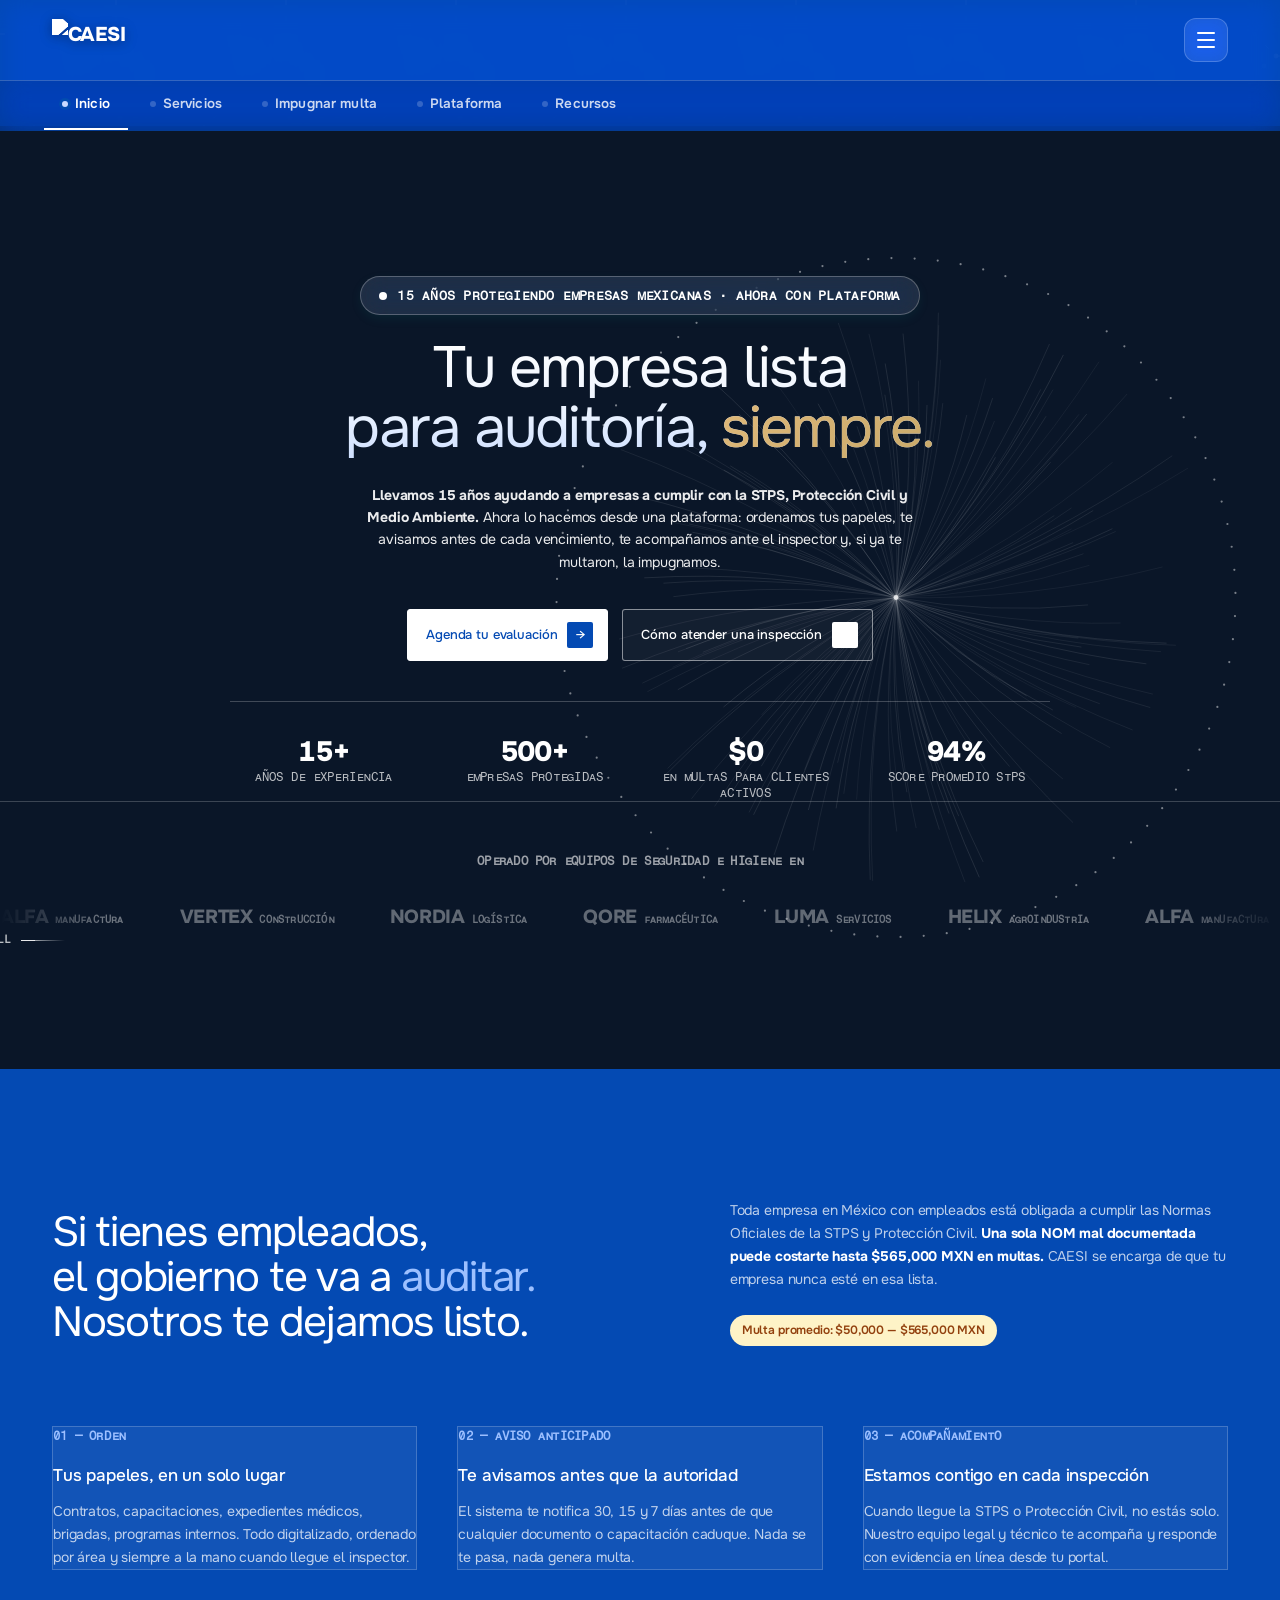
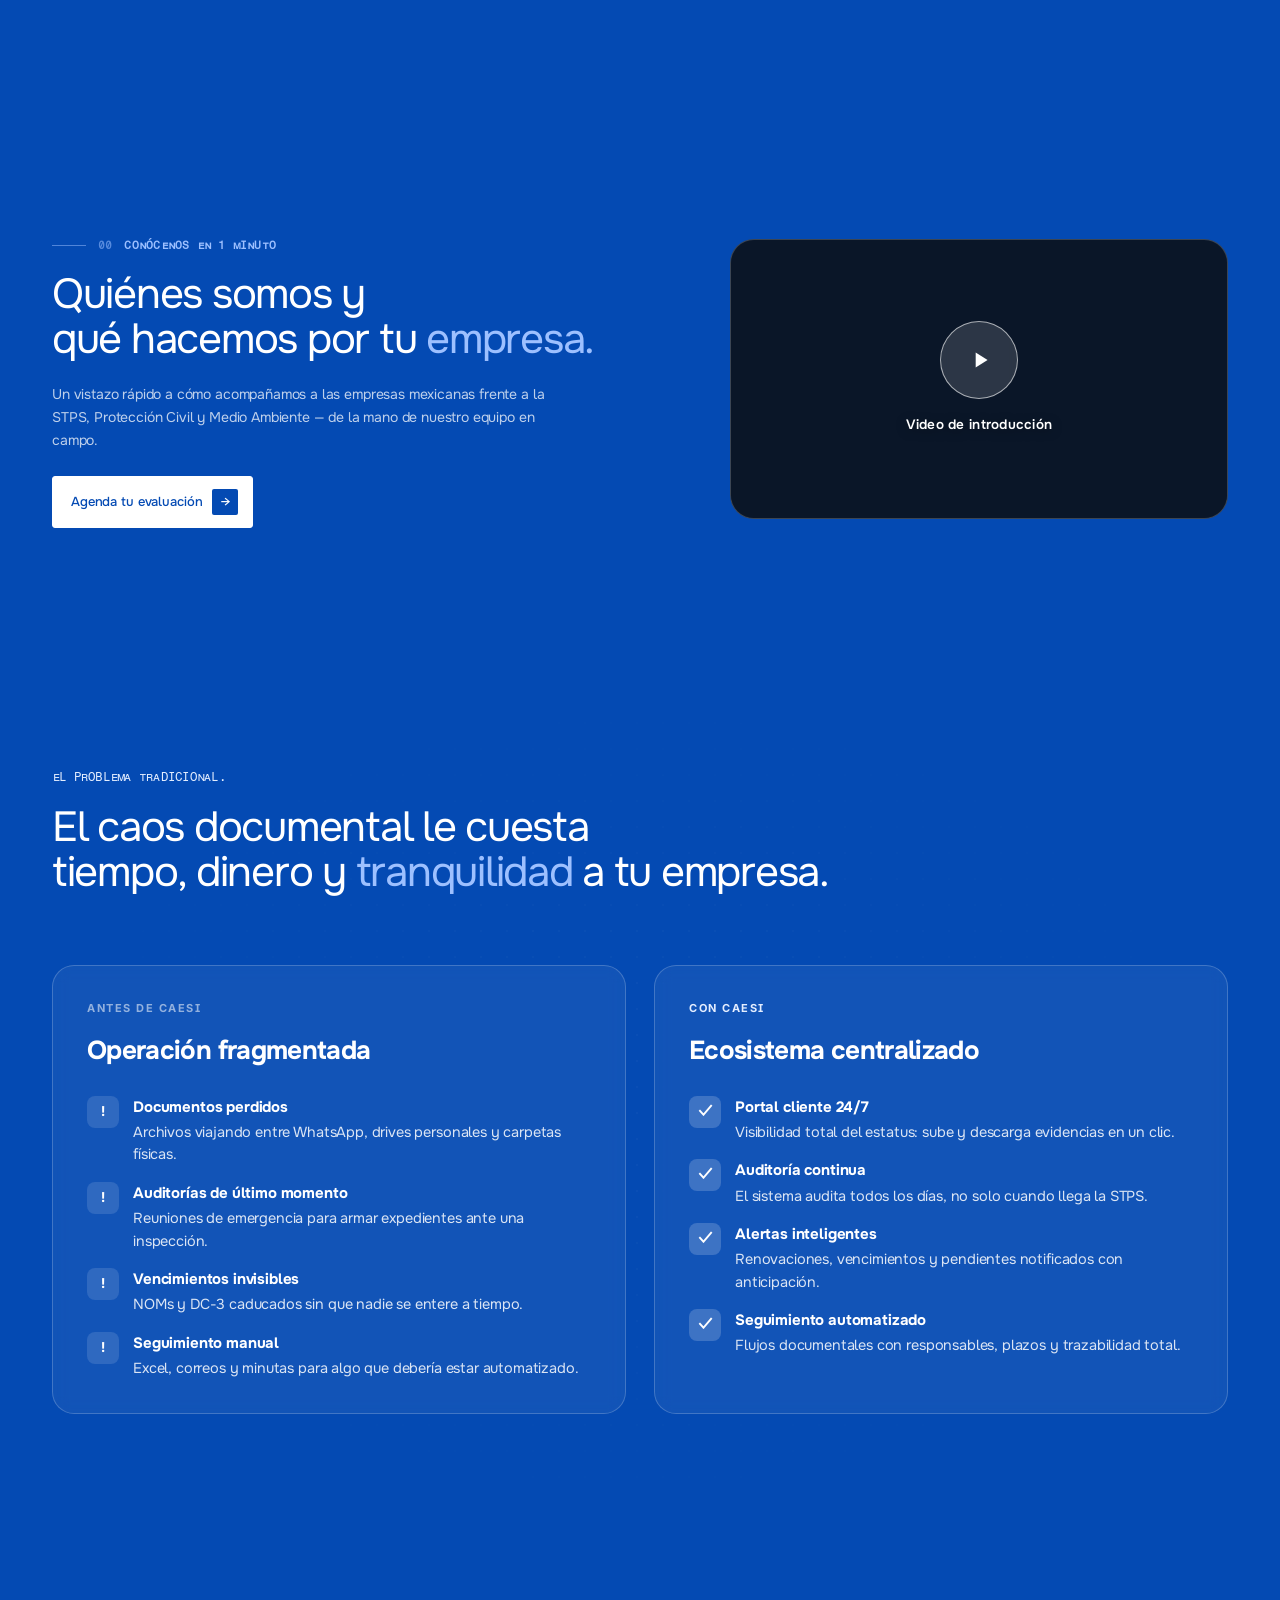
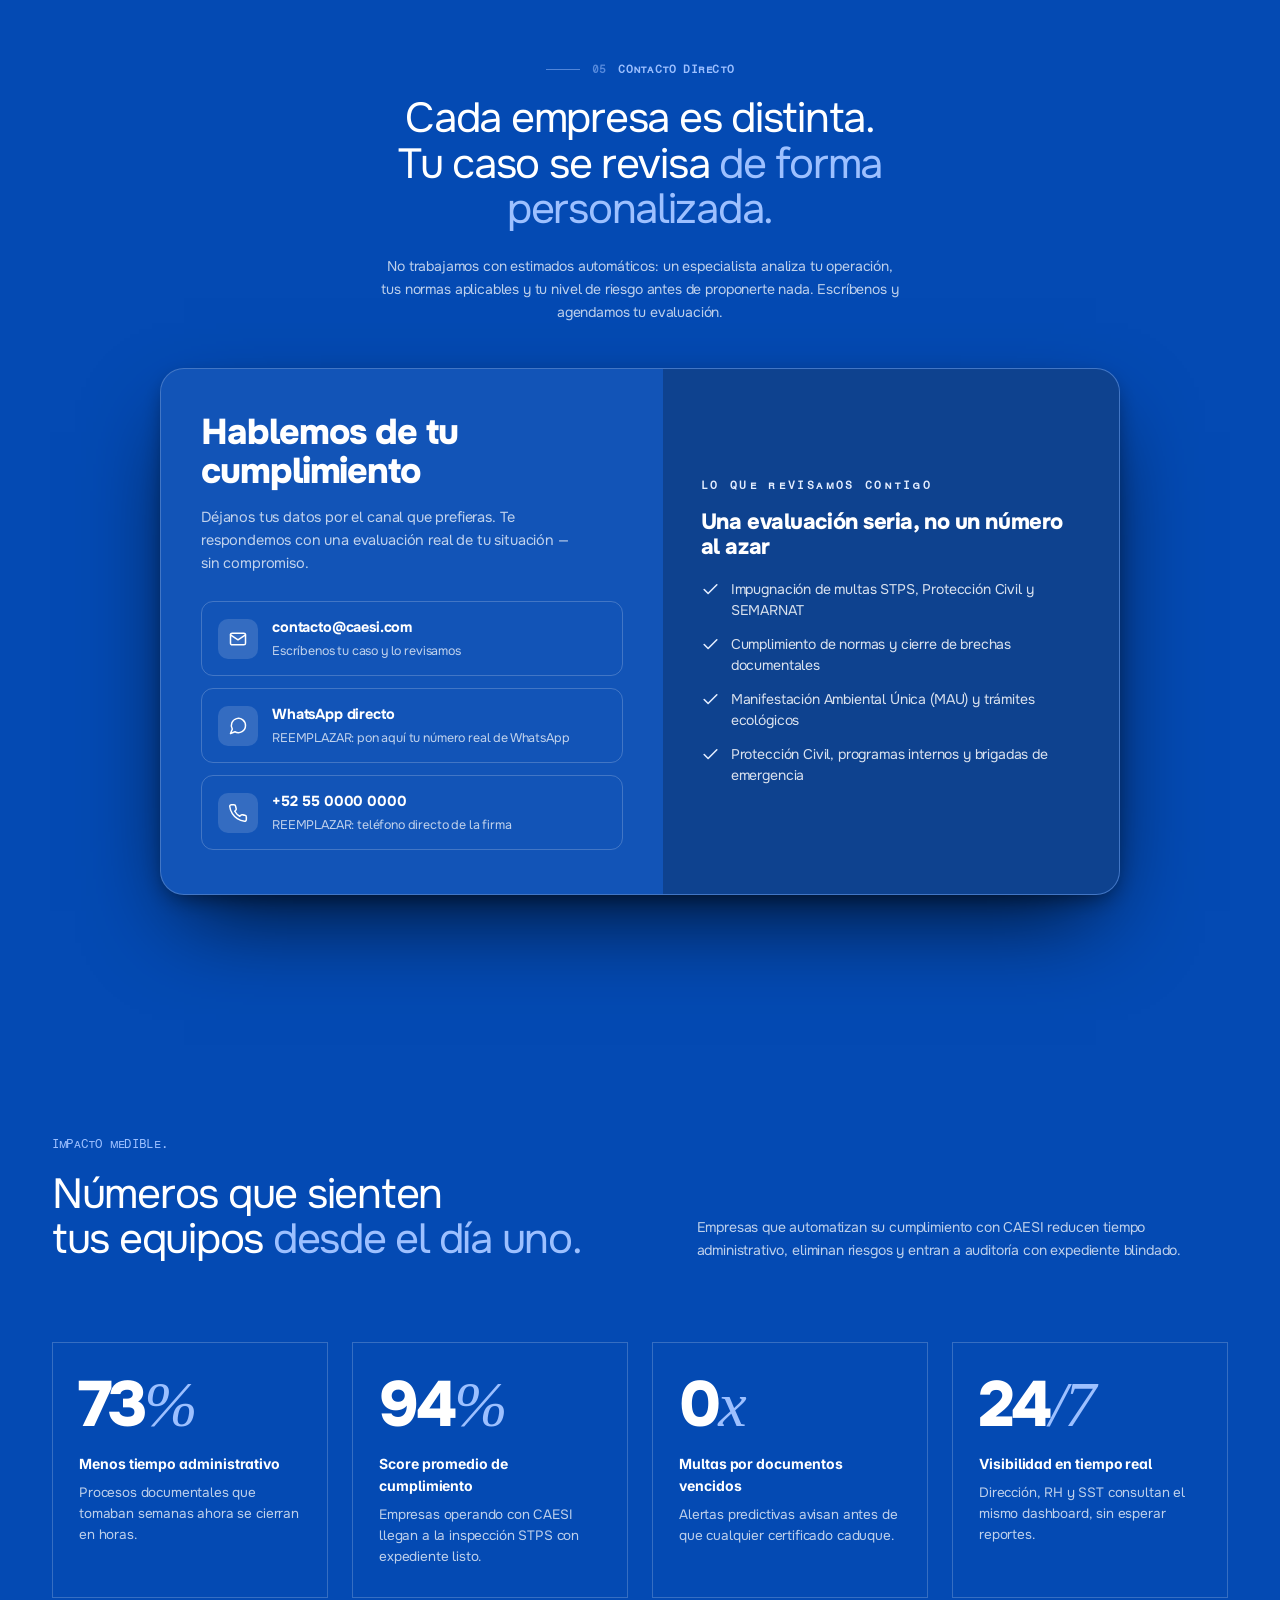
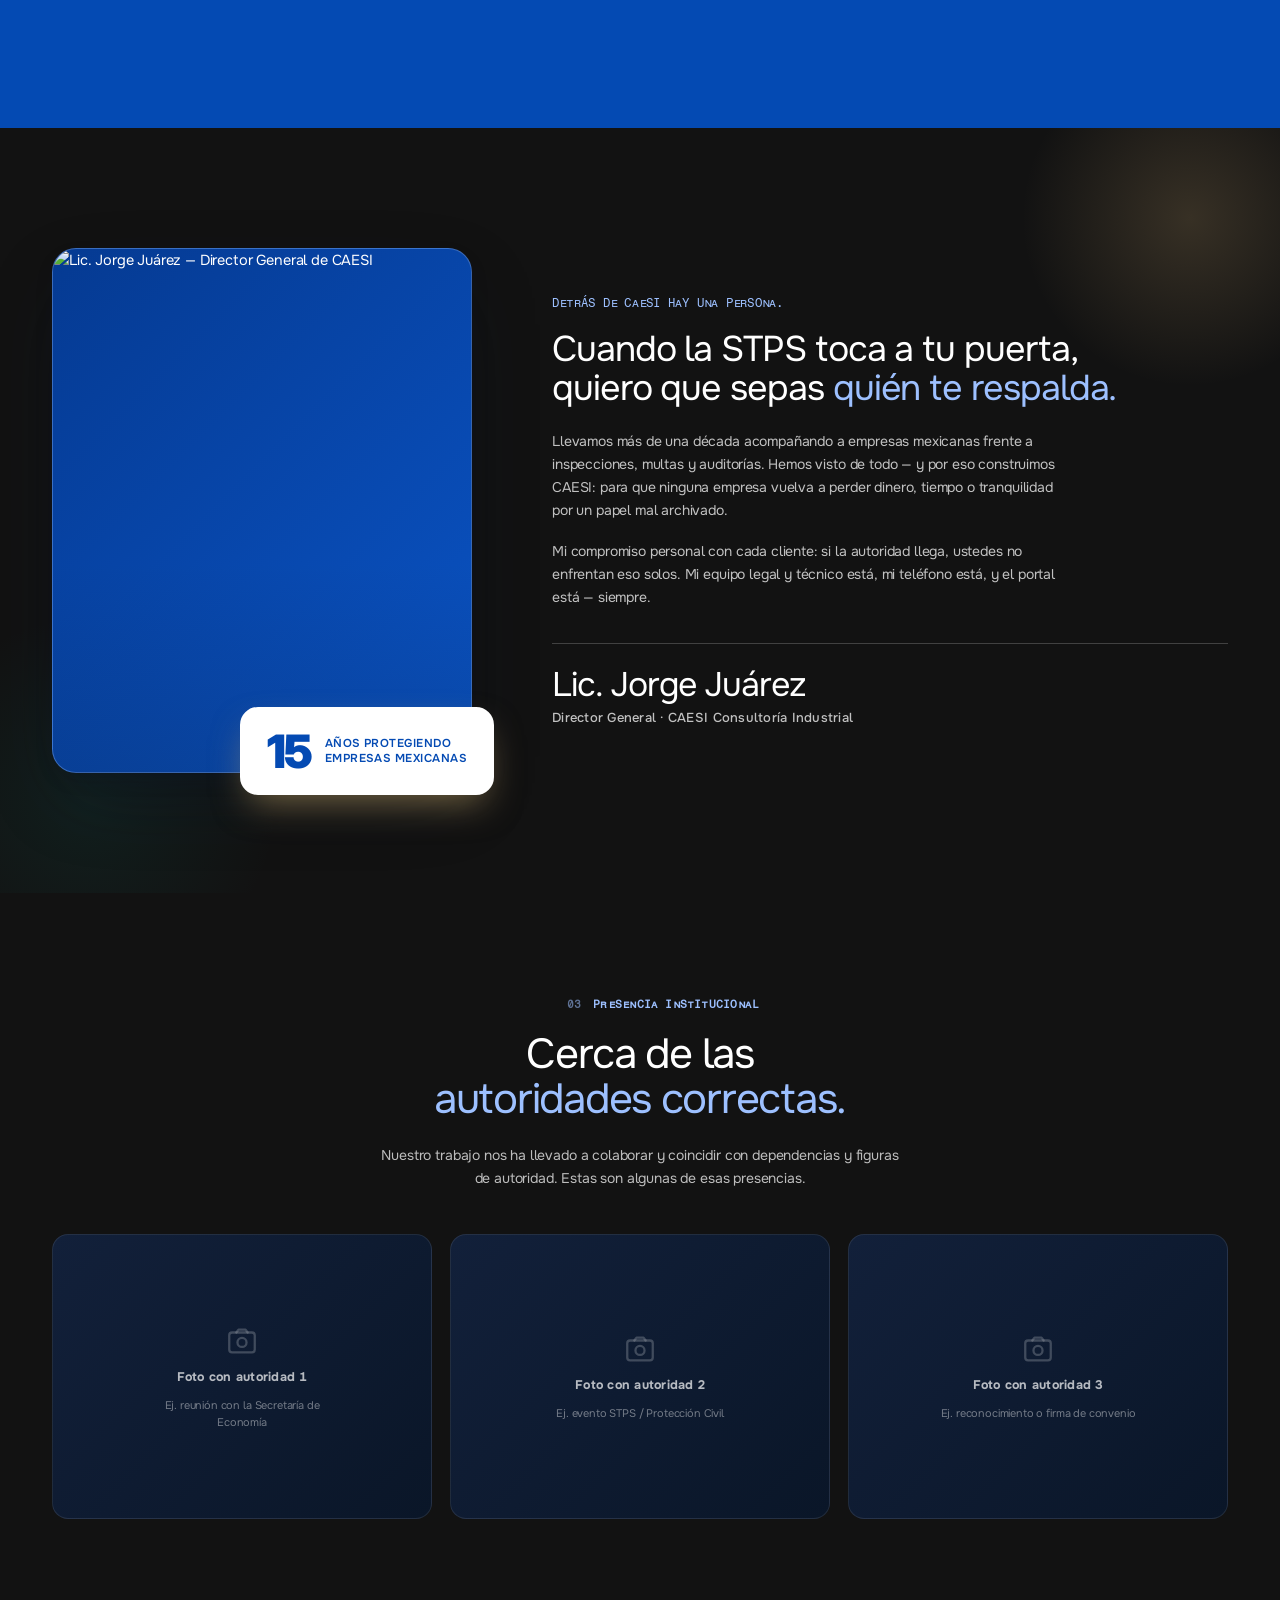
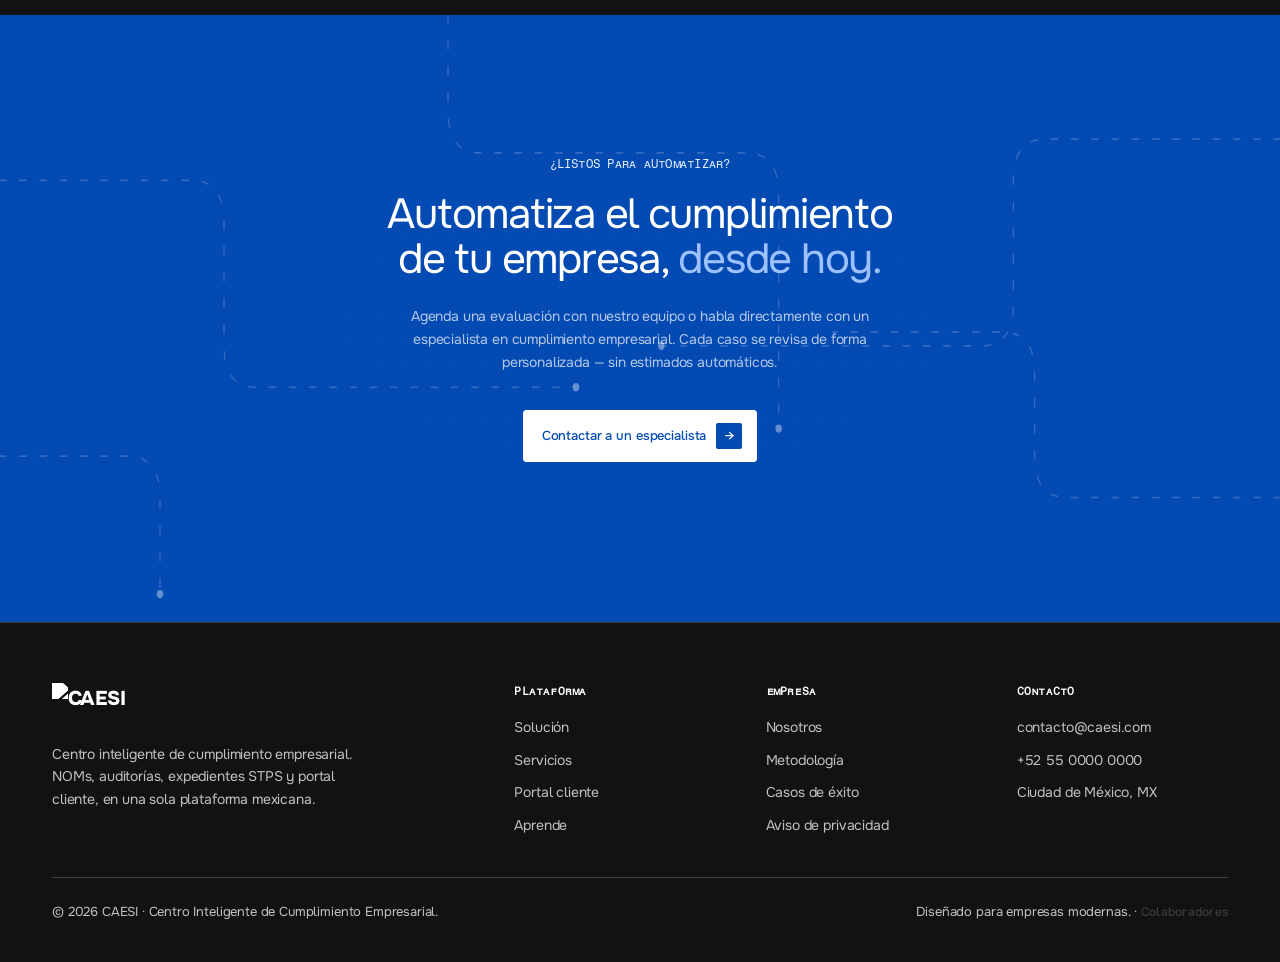
==== commit 2f2ab160: "Add files via upload" ====
--- a/index.html
+++ b/index.html
@@ -27,9 +27,11 @@
 <link rel="dns-prefetch" href="https://api.rss2json.com">
 <link rel="dns-prefetch" href="https://i.ytimg.com">
 <link rel="dns-prefetch" href="https://www.youtube.com">
+<link rel="preconnect" href="https://videos.pexels.com" crossorigin>
+<link rel="preconnect" href="https://images.pexels.com" crossorigin>
 <link rel="preload" as="image" href="foto.webp" fetchpriority="low">
-<link href="https://fonts.googleapis.com/css2?family=Inter:wght@400;500;600;700;800;900&family=Instrument+Serif:ital@0;1&display=swap" rel="stylesheet" media="print" onload="this.media='all'">
-<noscript><link href="https://fonts.googleapis.com/css2?family=Inter:wght@400;500;600;700;800;900&family=Instrument+Serif:ital@0;1&display=swap" rel="stylesheet"></noscript>
+<link href="https://fonts.googleapis.com/css2?family=Inter:wght@400;500;600;700;800;900&family=Onest:wght@300;400;500;600;700&family=Fragment+Mono&display=swap" rel="stylesheet" media="print" onload="this.media='all'">
+<noscript><link href="https://fonts.googleapis.com/css2?family=Inter:wght@400;500;600;700;800;900&family=Onest:wght@300;400;500;600;700&family=Fragment+Mono&display=swap" rel="stylesheet"></noscript>
 <style>
 :root{
   --bg:#fff;--bg-soft:#f6f7f9;--ink:#0a1628;--ink-2:#0f172a;--muted:#64748b;--muted-2:#94a3b8;--line:#e5e7eb;
@@ -838,14 +840,439 @@
 .wzr-fase ul{margin:8px 0 0;padding-left:18px}
 .wzr-fase li{font-size:13.5px;color:var(--ink);margin:5px 0;line-height:1.5}
 .wzr-nota35{margin-top:14px;padding:13px 16px;border-left:3px solid var(--gold);background:linear-gradient(135deg,#fdf6e3,#fff);border-radius:0 10px 10px 0;font-size:13px;color:var(--ink);line-height:1.5}
+
+/* ═══════════════════════════════════════════════════════════════
+   EFECTOS ESTILO CANTOR8 · identidad CAESI (fondo claro)
+   Acento azul institucional + movimiento, marquee, cards modulares
+   ═══════════════════════════════════════════════════════════════ */
+:root{--blue:#044AB3;--blue-2:#0a5fd6;--blue-soft:#eaf1fb}
+
+/* — Etiqueta técnica tipo "FOUNDATION / 01" — */
+.sec-index{display:inline-flex;align-items:center;gap:12px;font-family:'Inter',sans-serif;font-size:11px;font-weight:700;letter-spacing:.28em;text-transform:uppercase;color:var(--blue);margin-bottom:18px}
+.sec-index::before{content:"";width:34px;height:1px;background:var(--blue);opacity:.5}
+.sec-index .si-n{font-variant-numeric:tabular-nums;opacity:.55}
+
+/* — Reveal escalonado / clip (más “cinemático”) — */
+.reveal-clip{clip-path:inset(0 0 100% 0);opacity:0;transition:clip-path 1.1s cubic-bezier(.16,1,.3,1),opacity 1.1s cubic-bezier(.16,1,.3,1)}
+.reveal-clip.in{clip-path:inset(0 0 0 0);opacity:1}
+.d5{transition-delay:.40s}.d6{transition-delay:.48s}
+
+/* — Indicador scroll-down del hero — */
+.scroll-down{position:absolute;left:50%;bottom:26px;transform:translateX(-50%);display:flex;flex-direction:column;align-items:center;gap:9px;font-size:10.5px;font-weight:700;letter-spacing:.24em;text-transform:uppercase;color:var(--muted);opacity:.9}
+.scroll-down .sd-line{width:1px;height:44px;background:linear-gradient(180deg,var(--blue),transparent);position:relative;overflow:hidden}
+.scroll-down .sd-line::after{content:"";position:absolute;top:-40%;left:0;width:1px;height:40%;background:var(--blue);animation:sdrun 1.8s cubic-bezier(.7,0,.3,1) infinite}
+@keyframes sdrun{0%{top:-40%}60%,100%{top:100%}}
+
+/* — Marquee infinito (logos / autoridades) — */
+.marquee{position:relative;overflow:hidden;-webkit-mask-image:linear-gradient(90deg,transparent,#000 8%,#000 92%,transparent);mask-image:linear-gradient(90deg,transparent,#000 8%,#000 92%,transparent)}
+.marquee-track{display:flex;width:max-content;gap:56px;align-items:center;animation:mq 34s linear infinite}
+.marquee:hover .marquee-track{animation-play-state:paused}
+@keyframes mq{to{transform:translateX(-50%)}}
+.mq-logo{font-size:19px;font-weight:800;letter-spacing:-.02em;color:var(--ink-2);opacity:.55;white-space:nowrap;display:inline-flex;align-items:baseline;gap:7px;transition:.25s}
+.mq-logo:hover{opacity:1;color:var(--blue)}
+.mq-logo small{font-size:10px;font-weight:600;letter-spacing:.04em;color:var(--muted);text-transform:uppercase}
+
+/* — Card modular con flecha animada (product-suite Cantor8) — */
+.mod-grid{display:grid;grid-template-columns:repeat(3,1fr);gap:0;border:1px solid var(--line);border-radius:var(--r-lg);overflow:hidden;margin-top:44px;background:var(--line)}
+.mod-card{position:relative;background:var(--bg);padding:34px 30px 30px;display:flex;flex-direction:column;min-height:230px;transition:background .4s cubic-bezier(.16,1,.3,1)}
+.mod-card::after{content:"";position:absolute;left:0;top:0;height:2px;width:0;background:var(--blue);transition:width .5s cubic-bezier(.16,1,.3,1)}
+.mod-card:hover{background:var(--blue-soft)}
+.mod-card:hover::after{width:100%}
+.mod-top{display:flex;align-items:center;justify-content:space-between;margin-bottom:auto}
+.mod-tag{font-size:10.5px;font-weight:700;letter-spacing:.22em;text-transform:uppercase;color:var(--blue)}
+.mod-arrow{width:30px;height:30px;color:var(--muted-2);transition:transform .4s cubic-bezier(.16,1,.3,1),color .3s}
+.mod-card:hover .mod-arrow{transform:translate(4px,-4px);color:var(--blue)}
+.mod-card h4{font-size:20px;font-weight:800;letter-spacing:-.02em;margin-top:26px;color:var(--ink)}
+.mod-card p{font-size:13.5px;color:var(--muted);line-height:1.55;margin-top:9px}
+@media(max-width:900px){.mod-grid{grid-template-columns:1fr 1fr}}
+@media(max-width:560px){.mod-grid{grid-template-columns:1fr}}
+
+/* — Video destacado (embed) + grid de aprendizaje — */
+.vfeat{display:grid;grid-template-columns:1.35fr 1fr;gap:0;border:1px solid var(--line);border-radius:var(--r-lg);overflow:hidden;margin-top:8px;background:var(--ink-2)}
+.vembed{position:relative;aspect-ratio:16/9;background:#000}
+.vembed iframe{position:absolute;inset:0;width:100%;height:100%;border:0}
+.vfeat-copy{padding:38px 34px;color:#fff;display:flex;flex-direction:column;justify-content:center;background:radial-gradient(120% 120% at 100% 0,rgba(4,74,179,.35),transparent 60%),var(--ink-2)}
+.vfeat-copy .vf-eyebrow{font-size:11px;font-weight:700;letter-spacing:.24em;text-transform:uppercase;color:var(--gold-warm);margin-bottom:14px}
+.vfeat-copy h3{font-size:clamp(22px,2.4vw,30px);font-weight:800;letter-spacing:-.02em;line-height:1.12}
+.vfeat-copy p{color:rgba(255,255,255,.72);font-size:14.5px;line-height:1.6;margin-top:14px;max-width:420px}
+.vfeat-chan{margin-top:20px;display:inline-flex;align-items:center;gap:9px;font-size:12.5px;color:rgba(255,255,255,.6)}
+.vfeat-chan b{color:#fff}
+@media(max-width:820px){.vfeat{grid-template-columns:1fr}}
+
+/* — Sección intro-video (poster con play) — */
+.introvid{position:relative;border-radius:var(--r-lg);overflow:hidden;aspect-ratio:16/9;background:#0a1628;cursor:pointer;border:1px solid var(--line)}
+.introvid iframe{position:absolute;inset:0;width:100%;height:100%;border:0}
+.introvid-poster{position:absolute;inset:0;background-size:cover;background-position:center}
+.introvid-poster::after{content:"";position:absolute;inset:0;background:linear-gradient(180deg,rgba(10,22,40,.25),rgba(10,22,40,.72))}
+.introvid-play{position:absolute;inset:0;display:flex;flex-direction:column;align-items:center;justify-content:center;gap:16px;z-index:2}
+.iv-btn{width:78px;height:78px;border-radius:50%;background:rgba(255,255,255,.14);backdrop-filter:blur(4px);border:1.5px solid rgba(255,255,255,.6);display:flex;align-items:center;justify-content:center;color:#fff;transition:.3s}
+.introvid:hover .iv-btn{background:var(--blue);border-color:var(--blue);transform:scale(1.06)}
+.iv-btn svg{width:26px;height:26px;margin-left:3px}
+.iv-cap{color:#fff;font-size:13.5px;font-weight:600;letter-spacing:.02em;text-shadow:0 2px 12px rgba(0,0,0,.4)}
+
+/* — Galería de autoridad (prueba social institucional) — */
+.auth-band{background:var(--ink-2);color:#fff;padding:96px 0}
+.auth-band .h2{color:#fff}
+.auth-band .lede{color:rgba(255,255,255,.72)}
+.auth-band .sec-index{color:var(--gold-warm)}
+.auth-band .sec-index::before{background:var(--gold-warm)}
+.auth-grid{display:grid;grid-template-columns:repeat(3,1fr);gap:18px;margin-top:44px}
+.auth-item{position:relative;aspect-ratio:4/3;border-radius:16px;overflow:hidden;background:linear-gradient(135deg,#12203a,#0a1628);border:1px solid rgba(255,255,255,.09)}
+.auth-item img{width:100%;height:100%;object-fit:cover;transition:transform .8s cubic-bezier(.16,1,.3,1)}
+.auth-item:hover img{transform:scale(1.05)}
+.auth-cap{position:absolute;left:0;right:0;bottom:0;padding:16px 18px;background:linear-gradient(180deg,transparent,rgba(5,9,18,.9));font-size:13px;font-weight:600;color:#fff;z-index:2}
+.auth-cap small{display:block;font-weight:500;color:rgba(255,255,255,.6);font-size:11.5px;margin-top:2px}
+.auth-ph{position:absolute;inset:0;display:flex;flex-direction:column;align-items:center;justify-content:center;gap:10px;color:rgba(255,255,255,.42);text-align:center;padding:20px}
+.auth-ph svg{width:34px;height:34px;opacity:.5}
+.auth-ph b{font-size:12.5px;font-weight:700;letter-spacing:.02em;color:rgba(255,255,255,.7)}
+.auth-ph span{font-size:11px;line-height:1.5;max-width:200px}
+@media(max-width:820px){.auth-grid{grid-template-columns:1fr 1fr}}
+@media(max-width:520px){.auth-grid{grid-template-columns:1fr}}
+
+/* — Sección contacto directo (reemplaza cotizador) — */
+.contact-band{padding:110px 0;background:radial-gradient(120% 90% at 50% 0,var(--blue-soft),var(--bg) 55%)}
+.contact-card{max-width:960px;margin:44px auto 0;border:1px solid var(--line);border-radius:var(--r-lg);background:#fff;box-shadow:var(--shadow-card);display:grid;grid-template-columns:1.1fr 1fr;overflow:hidden}
+.contact-left{padding:44px 40px}
+.contact-left h3{font-size:26px;font-weight:800;letter-spacing:-.025em;line-height:1.1}
+.contact-left p{color:var(--muted);font-size:14.5px;line-height:1.6;margin-top:14px;max-width:380px}
+.contact-methods{margin-top:26px;display:flex;flex-direction:column;gap:12px}
+.cm-row{display:flex;align-items:center;gap:14px;padding:14px 16px;border:1px solid var(--line);border-radius:12px;transition:.25s;color:var(--ink)}
+.cm-row:hover{border-color:var(--blue);background:var(--blue-soft);transform:translateX(3px)}
+.cm-ico{width:40px;height:40px;border-radius:10px;background:var(--blue-soft);color:var(--blue);display:flex;align-items:center;justify-content:center;flex:0 0 auto}
+.cm-ico svg{width:20px;height:20px}
+.cm-row b{font-size:14.5px;display:block}
+.cm-row small{font-size:12.5px;color:var(--muted)}
+.contact-right{background:linear-gradient(160deg,var(--ink-2),#0a1628);color:#fff;padding:44px 38px;display:flex;flex-direction:column;justify-content:center}
+.contact-right .cr-eyebrow{font-size:11px;font-weight:700;letter-spacing:.24em;text-transform:uppercase;color:var(--gold-warm);margin-bottom:16px}
+.contact-right ul{list-style:none;margin:18px 0 0;padding:0;display:flex;flex-direction:column;gap:13px}
+.contact-right li{display:flex;gap:11px;font-size:14px;color:rgba(255,255,255,.85);line-height:1.5}
+.contact-right li svg{width:19px;height:19px;color:var(--gold-warm);flex:0 0 auto;margin-top:1px}
+@media(max-width:760px){.contact-card{grid-template-columns:1fr}}
+
+/* — Botón variante azul institucional — */
+.btn-blue{border-color:var(--blue);color:#fff;background:var(--blue)}
+.btn-blue .arrow{background:#fff;color:var(--blue)}
+.btn-blue:hover{background:var(--blue-2);border-color:var(--blue-2)}
+
+/* ═══════════════════════════════════════════════════════════════
+   TEMA OSCURO ESTILO CANTOR8  ·  negro azulado + azul eléctrico
+   (bloque final: gana la cascada y reskin­ea todo el sitio)
+   ═══════════════════════════════════════════════════════════════ */
+:root{
+  --bg:#070b16;--bg-soft:#0e1526;--ink:#eef2f9;--ink-2:#ffffff;
+  --muted:#95a1ba;--muted-2:#6b7690;--line:rgba(255,255,255,.10);
+  --cyan:#4d86ff;--teal:#4d86ff;--gold:#5b8dff;--gold-warm:#7aa5ff;
+  --success:#34d399;--warn:#fbbf24;
+  --blue:#1e5bd6;--blue-2:#3b78ff;--blue-soft:rgba(47,107,255,.14);
+  --shadow-card:0 1px 2px rgba(0,0,0,.4),0 18px 40px -18px rgba(0,0,0,.7);
+  --shadow-deep:0 40px 90px -24px rgba(0,0,0,.8),0 8px 24px -8px rgba(0,0,0,.6);
+}
+html{background:#070b16}
+body{
+  color:var(--ink);
+  background:
+    radial-gradient(120% 80% at 50% -12%, rgba(4,74,179,.28), transparent 55%),
+    radial-gradient(90% 60% at 100% 0%, rgba(30,91,214,.10), transparent 60%),
+    linear-gradient(rgba(255,255,255,.022) 1px,transparent 1px) 0 0/62px 62px,
+    linear-gradient(90deg,rgba(255,255,255,.022) 1px,transparent 1px) 0 0/62px 62px,
+    #070b16;
+  background-attachment:fixed,fixed,fixed,fixed,fixed;
+}
+::selection{background:rgba(47,107,255,.35);color:#fff}
+
+/* Nav / menú / tabs oscuros */
+#nav{background:rgba(7,11,22,.55);backdrop-filter:saturate(160%) blur(16px);-webkit-backdrop-filter:saturate(160%) blur(16px)}
+#nav.scrolled{background:rgba(7,11,22,.86);border-bottom-color:var(--line)}
+#nav .logo-img{filter:brightness(1.12) contrast(1.02) drop-shadow(0 2px 6px rgba(0,0,0,.5))}
+.nav-links a{color:var(--ink)}
+.menu-toggle{background:rgba(255,255,255,.06);border-color:var(--line)}
+.menu-toggle:hover{background:rgba(255,255,255,.12);border-color:var(--blue-2)}
+.menu-toggle span{background:var(--ink)}
+.menu-panel{background:#0c1324;border-color:var(--line);box-shadow:0 30px 70px -20px rgba(0,0,0,.85)}
+.menu-inner a{color:var(--ink)}
+.menu-inner a:hover{background:rgba(255,255,255,.04);border-left-color:var(--blue-2)}
+.menu-sep{background:var(--line)}
+.menu-cta{background:linear-gradient(135deg,rgba(47,107,255,.16),rgba(47,107,255,.06));border-left-color:var(--blue-2) !important}
+.menu-cta:hover{background:linear-gradient(135deg,rgba(47,107,255,.26),rgba(47,107,255,.12)) !important}
+.menu-cta b{color:var(--ink)}
+.tabbar{background:rgba(7,11,22,.5);border-color:var(--line)}
+.tab-link{color:var(--muted)}
+.tab-link.act{color:var(--ink);border-bottom-color:var(--blue-2)}
+.act .tl-dot{background:var(--blue-2);box-shadow:0 0 0 3px rgba(47,107,255,.20)}
+
+/* Botones */
+.btn{border-color:rgba(255,255,255,.24);color:var(--ink)}
+.btn .arrow{background:#fff;color:#070b16}
+.btn:hover{background:#fff;color:#070b16;box-shadow:0 14px 30px -12px rgba(47,107,255,.5)}
+.btn:hover .arrow{background:var(--blue);color:#fff}
+.btn-solid{background:var(--blue);border-color:var(--blue);color:#fff}
+.btn-solid .arrow{background:#fff;color:var(--blue)}
+.btn-solid:hover{background:var(--blue-2);border-color:var(--blue-2);color:#fff}
+.btn-gold{border-color:var(--blue);color:#fff;background:var(--blue-soft)}
+.btn-gold .arrow{background:var(--blue);color:#fff}
+.btn-gold:hover{background:var(--blue);color:#fff;border-color:var(--blue)}
+.btn-ghost{border-color:rgba(255,255,255,.30);color:#fff}
+.btn-sm.nav-cta{border-color:var(--blue);background:var(--blue-soft);color:#fff}
+
+/* Bandas que eran claras → ahora transparentes (se ve el grid/glow) */
+.trusted-band{background:transparent;border-top-color:var(--line)}
+.news-band{background:transparent;border-top:1px solid var(--line)}
+.founder-band{background:transparent}
+.gradient-band{background:
+  radial-gradient(80% 60% at 82% 8%, rgba(47,107,255,.20), transparent 60%),
+  radial-gradient(70% 60% at 8% 92%, rgba(30,91,214,.22), transparent 62%)}
+
+/* Tarjetas / superficies oscuras */
+.srv.big{background:linear-gradient(135deg,#0d1c3f 0%,#123072 100%);border-color:rgba(47,107,255,.4);color:#fff}
+.news-card{background:var(--bg-soft);border-color:var(--line);color:var(--ink)}
+.news-card:hover{border-color:var(--blue-2);box-shadow:0 20px 44px -22px rgba(47,107,255,.5)}
+.pm-card{background:#0f1930;color:var(--ink);border:1px solid var(--line)}
+.chip{background:rgba(255,255,255,.08);color:var(--ink)}
+.chip.brand{background:var(--blue-soft);color:var(--blue-2)}
+.hero-badge{background:var(--blue-soft);color:var(--blue-2);border-color:rgba(47,107,255,.3)}
+.hb-dot{background:var(--blue-2);box-shadow:0 0 0 0 rgba(47,107,255,.5)}
+.founder-photo-frame{background:linear-gradient(135deg,#0a1628 0%,#123072 60%,#1e5bd6 100%)}
+.founder-badge{background:var(--blue);color:#fff}
+
+/* Contacto oscuro */
+.contact-band{background:radial-gradient(120% 90% at 50% 0,rgba(47,107,255,.12),transparent 55%)}
+.contact-card{background:#0d1526;border-color:var(--line);box-shadow:var(--shadow-deep)}
+.cm-row{color:var(--ink);border-color:var(--line)}
+.cm-row:hover{border-color:var(--blue-2);background:var(--blue-soft)}
+.cm-ico{background:var(--blue-soft);color:var(--blue-2)}
+
+/* Cards modulares hover azul */
+.mod-card:hover{background:rgba(47,107,255,.10)}
+.mod-card:hover::after{background:var(--blue-2)}
+
+/* Detalles de texto/acento a azul */
+.srv-tag,.feat-num{color:var(--blue-2)}
+.eyebrow-serif{color:var(--ink)}
+.ci-icon.ok{background:var(--blue-soft);color:var(--blue-2)}
+.step-mark{background:var(--blue-2);box-shadow:0 0 0 6px rgba(47,107,255,.14)}
+.metric{border-top-color:var(--blue-2)}
+.pm-bar span{background:var(--blue-2)}
+.dot.ok{background:var(--blue-2)}
+.ns-dot{background:var(--blue-2)}
+.news-status.live .ns-dot{background:var(--success)}
+
+/* ═══ TIPOGRAFÍA ESTILO CANTOR8 (grotesk + mono técnico) ═══ */
+.display,.h2,.logo,.founder-name,.pm-title,.vfeat-copy h3,.contact-left h3,.mod-card h4,.vid-meta h4,.wzr-title{
+  font-family:'Space Grotesk','Inter',sans-serif;letter-spacing:-.03em}
+.display{font-weight:600;letter-spacing:-.045em}
+.h2{font-weight:600}
+/* Los acentos que antes eran serif itálica → grotesk azul (soporta ñ/tildes) */
+.serif,.h2 em,.display em,.vfeat-copy h3 em{font-family:'Space Grotesk','Inter',sans-serif;font-style:normal;font-weight:400;color:var(--blue-2);letter-spacing:-.03em}
+/* Eyebrow serif → etiqueta técnica mono en mayúsculas (como "FOUNDATION" de Cantor8) */
+.eyebrow-serif{font-family:'Space Mono','Inter',monospace !important;font-style:normal;font-size:12px;text-transform:uppercase;letter-spacing:.22em;color:var(--blue-2);opacity:1;font-weight:400}
+.eyebrow{font-family:'Space Mono','Inter',monospace;color:var(--blue-2)}
+.sec-index{font-family:'Space Mono','Inter',monospace}
+.btn,.vid-tag,.mod-tag,.mc-tag,.cr-eyebrow,.vf-eyebrow,.srv-tag,.feat-num,.ht-lbl,.lbl{font-family:'Space Mono','Inter',monospace}
+.hero-badge{font-family:'Space Mono','Inter',monospace;letter-spacing:.04em}
+
+/* ═══ VIDEOS QUE SE REPRODUCEN SOLOS ═══ */
+.vembed{position:relative}
+.vembed .vembed-poster{position:absolute;inset:0;width:100%;height:100%;object-fit:cover}
+.vid-card{cursor:pointer}
+.vid-thumb iframe{position:absolute;inset:0;width:100%;height:100%;border:0;z-index:1}
+.vid-thumb .vid-play,.vid-thumb .vid-dur{z-index:2}
+.yt-live{position:absolute;top:12px;left:12px;z-index:3;display:inline-flex;align-items:center;gap:6px;background:rgba(7,11,22,.7);backdrop-filter:blur(4px);color:#fff;font-family:'Space Mono',monospace;font-size:10px;letter-spacing:.12em;text-transform:uppercase;padding:5px 9px;border-radius:999px;border:1px solid rgba(255,255,255,.18)}
+.yt-live::before{content:"";width:6px;height:6px;border-radius:50%;background:#ff4747;box-shadow:0 0 0 0 rgba(255,71,71,.6);animation:pulse 1.8s infinite}
+
+/* ═══ Últimos ajustes de superficies al tema oscuro ═══ */
+.ai-band{background:
+  radial-gradient(ellipse at 100% 0%, rgba(47,107,255,.14), transparent 50%),
+  radial-gradient(ellipse at 0% 100%, rgba(30,91,214,.12), transparent 50%)}
+.portal-band{background:
+  radial-gradient(60% 50% at 90% 0%, rgba(47,107,255,.18), transparent 60%),
+  radial-gradient(70% 70% at 10% 100%, rgba(30,91,214,.16), transparent 62%)}
+.cta-band{background:
+  radial-gradient(70% 50% at 80% 10%, rgba(47,107,255,.20), transparent 60%),
+  radial-gradient(60% 70% at 15% 90%, rgba(30,91,214,.16), transparent 62%)}
+.portal-mock{background:rgba(255,255,255,.04);border-color:var(--line)}
+.pm-mini{background:linear-gradient(150deg,#0f1930,#0c1426);border-color:var(--line)}
+.pm-bar{background:rgba(255,255,255,.09)}
+.mockup{background:#0e1526}
+.srv-vis{background:radial-gradient(circle at 30% 30%,rgba(47,107,255,.5),transparent 60%),radial-gradient(circle at 70% 70%,rgba(30,91,214,.4),transparent 55%)}
+.metric .num,.ht-num,.num{color:var(--ink)}
+.metric .num span,.num span{color:var(--blue-2)}
+
+/* ════════════════════════════════════════════════════════════════════
+   CANTOR8 REAL  ·  azul eléctrico #044AB3 + bloques negros + blanco
+   Tipografía: Onest (grotesk ligero) + Fragment Mono · pesos 400
+   ════════════════════════════════════════════════════════════════════ */
+:root{
+  --bg:#044AB3;--bg-soft:#0a53c4;--ink:#ffffff;--ink-2:#ffffff;
+  --muted:rgba(255,255,255,.74);--muted-2:rgba(255,255,255,.55);--line:rgba(255,255,255,.20);
+  --blue:#044AB3;--blue-2:#9dc0ff;--blue-soft:rgba(255,255,255,.12);
+  --cyan:#c9dbff;--teal:#c9dbff;--gold:#c9dbff;--gold-warm:#e4eeff;
+  --black:#121212;
+}
+html{background:#044AB3}
+body{background:#044AB3 !important;color:#fff;font-family:'Onest','Inter',sans-serif;font-size:15px}
+
+/* — Tipografía tipo PP Neue Montreal: peso ligero, enorme, interlínea 1 — */
+.display,.h2,.serif,.h2 em,.display em,.logo,.founder-name,.pm-title,.vfeat-copy h3,.contact-left h3,.mod-card h4,.vid-meta h4,.wzr-title,.founder-copy h2{
+  font-family:'Onest','Inter',sans-serif !important;font-style:normal !important}
+.display{font-weight:400 !important;font-size:clamp(44px,8vw,94px) !important;line-height:.98 !important;letter-spacing:-.03em !important;color:#fff}
+.h2{font-weight:400 !important;font-size:clamp(38px,6.4vw,78px) !important;line-height:1.0 !important;letter-spacing:-.03em !important;color:#fff}
+.h2 em,.display em{font-weight:400 !important;color:var(--blue-2) !important;letter-spacing:-.03em}
+h4,h5,h6,.srv h4,.feat h4,.step h4{font-family:'Onest','Inter',sans-serif;font-weight:500}
+.lede,.hero-sub,p{font-family:'Onest','Inter',sans-serif}
+/* — Etiquetas técnicas: Fragment Mono en mayúsculas — */
+.eyebrow-serif,.eyebrow,.sec-index,.srv-tag,.mod-tag,.mc-tag,.cr-eyebrow,.vf-eyebrow,.feat-num,.hero-badge,.vid-tag,.scroll-down,.ht-lbl,.trusted-head,.mq-logo small,.foot h6,.nc-source,.nc-date{
+  font-family:'Fragment Mono','Space Mono',monospace !important;text-transform:uppercase;letter-spacing:.02em}
+.eyebrow-serif{font-size:12px;color:var(--blue-2);opacity:1;font-style:normal}
+.sec-index{color:var(--blue-2)}
+.sec-index::before{background:var(--blue-2)}
+
+/* — Fondo limpio (sin retícula), azul sólido — */
+::selection{background:#fff;color:#044AB3}
+
+/* — Bloques negros que alternan con el azul — */
+.multas-band,.sec-compliance,.founder-band,.auth-band,.videos-band,footer{background:var(--black) !important}
+.multas-band{background:radial-gradient(70% 60% at 90% 15%,rgba(255,71,71,.16),transparent 60%),var(--black) !important}
+.auth-band .sec-index,.auth-band .sec-index::before{background:transparent}
+.auth-band .sec-index{color:var(--blue-2)}
+/* — El resto de bandas: transparentes (se ve el azul) — */
+.section,.gradient-band,.steps-wrap,.metrics-wrap,.news-band,.portal-band,.cta-band,.ai-band,.contact-band,.trusted-band{background:transparent !important;border-color:var(--line)}
+
+/* — Nav / tabs sobre azul — */
+#nav{background:rgba(4,74,179,.55);backdrop-filter:saturate(140%) blur(14px);-webkit-backdrop-filter:saturate(140%) blur(14px)}
+#nav.scrolled{background:rgba(4,50,130,.86)}
+#nav .logo-img{filter:brightness(0) invert(1) drop-shadow(0 2px 6px rgba(0,0,0,.35))}
+footer .logo-img{filter:brightness(0) invert(1)}
+.nav-links a,.tab-link{color:rgba(255,255,255,.8)}
+.tab-link.act{color:#fff;border-bottom-color:#fff}
+.act .tl-dot{background:#fff;box-shadow:0 0 0 3px rgba(255,255,255,.2)}
+.tabbar{background:rgba(4,50,130,.45);border-color:var(--line)}
+.menu-panel{background:#053a92;border-color:var(--line)}
+.menu-inner a{color:#fff}.menu-inner a:hover{background:rgba(255,255,255,.08);border-left-color:#fff}
+.menu-toggle{background:rgba(255,255,255,.10);border-color:var(--line)}
+.menu-toggle span{background:#fff}
+
+/* — Botones Cantor8: blanco sólido + texto azul, esquinas casi rectas, flecha “pixel” — */
+.btn{border-radius:3px;border-color:rgba(255,255,255,.45);color:#fff;background:transparent;font-family:'Onest',sans-serif;font-weight:500;text-transform:none;letter-spacing:-.01em;padding:12px 14px 12px 18px}
+.btn .arrow{border-radius:2px;width:26px;height:26px;background:#fff;color:#044AB3}
+.btn:hover{background:#fff;color:#044AB3;box-shadow:none}
+.btn:hover .arrow{background:#044AB3;color:#fff;transform:translate(2px,-2px)}
+.btn-solid,.btn-blue,.btn-gold{background:#fff;color:#044AB3;border-color:#fff}
+.btn-solid .arrow,.btn-blue .arrow,.btn-gold .arrow{background:#044AB3;color:#fff}
+.btn-solid:hover,.btn-blue:hover,.btn-gold:hover{background:#eaf1ff;color:#044AB3;border-color:#eaf1ff}
+.btn-ghost{border-color:rgba(255,255,255,.5);color:#fff;background:transparent}
+.btn-sm.nav-cta{background:#fff;color:#044AB3;border-color:#fff}
+.arrow{font-size:13px}
+
+/* — Superficies/tarjetas: vidrio blanco tenue sobre azul o negro — */
+.srv,.feat,.compare-card,.cert-card,.mod-card,.news-card,.pm-card,.portal-mock,.pm-mini,.contact-card,.step,.metric,.wz,.founder-photo-frame{
+  background:rgba(255,255,255,.06) !important;border:1px solid var(--line) !important;color:#fff}
+.srv.big{background:#fff !important;color:#044AB3 !important;border-color:#fff !important}
+.srv.big h4,.srv.big p{color:#044AB3 !important}
+.srv.big .btn-ghost{border-color:#044AB3;color:#044AB3}
+.srv.big .btn-ghost .arrow{background:#044AB3;color:#fff}
+.srv.big .srv-tag{color:#044AB3}
+.mod-card:hover{background:rgba(255,255,255,.12) !important}
+.mod-card:hover::after{background:#fff}
+.news-card:hover{border-color:#fff !important}
+.chip{background:rgba(255,255,255,.14);color:#fff}
+.chip.brand,.chip.ok,.chip.warn{background:rgba(255,255,255,.2);color:#fff}
+.hero-badge{background:rgba(255,255,255,.12);color:#fff;border-color:var(--line)}
+.hb-dot{background:#fff}
+.pm-bar{background:rgba(255,255,255,.16)}.pm-bar span{background:#fff}
+.step-mark{background:#fff;box-shadow:0 0 0 6px rgba(255,255,255,.14)}
+.metric{border-top:1px solid #fff;background:transparent !important}
+.cm-row{color:#fff;border-color:var(--line)}
+.cm-row:hover{border-color:#fff;background:rgba(255,255,255,.08)}
+.cm-ico{background:rgba(255,255,255,.14);color:#fff}
+.contact-right{background:rgba(0,0,0,.22) !important}
+.founder-photo-frame{background:linear-gradient(135deg,#053a92,#0a53c4) !important}
+.founder-badge{background:#fff;color:#044AB3}
+.srv-tag,.feat-num,.mod-tag{color:var(--blue-2)}
+.ci-icon.ok{background:rgba(255,255,255,.18);color:#fff}
+.ci-icon.bad{background:rgba(255,255,255,.12);color:#fff}
+
+/* — Marquee / scroll-down — */
+.mq-logo{color:rgba(255,255,255,.7)}.mq-logo:hover{color:#fff}
+.trusted-head{color:var(--muted)}
+.scroll-down{color:rgba(255,255,255,.8);left:auto;right:32px;bottom:30px;transform:none;flex-direction:row;gap:10px;align-items:center}
+.scroll-down .sd-line{height:1px;width:44px;background:linear-gradient(90deg,#fff,transparent)}
+.scroll-down .sd-line::after{background:#fff;width:14px;height:1px;top:0;animation:sdrunx 1.8s cubic-bezier(.7,0,.3,1) infinite}
+@keyframes sdrunx{0%{left:-40%}60%,100%{left:100%}}
+
+/* — Video destacado sobre azul — */
+.vfeat{background:var(--black);border-color:var(--line)}
+.vfeat-copy{background:radial-gradient(120% 120% at 100% 0,rgba(4,74,179,.5),transparent 60%),var(--black)}
+.vfeat-copy .vf-eyebrow{color:var(--blue-2)}
+
+/* — Hero + canvas de red — */
+#hero{padding:150px 0 90px}
+#netCanvas{position:absolute;inset:0;width:100%;height:100%;z-index:0;opacity:.9;pointer-events:none}
+#hero .hero-copy{position:relative;z-index:2}
+.gradient-band{background:transparent !important}
+
+/* ════ AJUSTES v2 · tamaño de letra + transición + circuitos ════ */
+/* Tipografía más contenida (estaba muy grande) */
+body{font-size:14.5px}
+.display{font-size:clamp(31px,4.8vw,58px) !important;line-height:1.02 !important}
+.h2{font-size:clamp(24px,3.3vw,42px) !important;line-height:1.08 !important}
+.founder-copy h2,.contact-left h3,.vfeat-copy h3{font-size:clamp(22px,2.8vw,36px) !important}
+.hero-sub,.lede{font-size:clamp(14px,1.05vw,16px) !important}
+.srv h4,.feat h4,.step h4,.mod-card h4,.vid-meta h4{font-size:17px}
+
+/* Contenido por encima de la capa de circuitos */
+section,footer{position:relative;z-index:1}
+
+/* Capa de circuitos (parallax al bajar) */
+#circuits{position:fixed;inset:0;z-index:0;pointer-events:none;opacity:.16;will-change:transform}
+#circuits path{stroke-dasharray:5 11;animation:flow 3.6s linear infinite}
+@keyframes flow{to{stroke-dashoffset:-32}}
+
+/* Transición de página · MOSAICO de cuadros (estilo Cantor8) */
+#pt{position:fixed;inset:0;z-index:3000;pointer-events:none;visibility:hidden}
+#pt.on{visibility:visible}
+#pt .pt-grid{position:absolute;inset:0;display:grid}
+#pt .cell{background:#044AB3;transform:scale(0);transform-origin:center;transition:transform .34s cubic-bezier(.7,0,.3,1)}
+#pt .cell.f{transform:scale(1.03)}
+#pt .cell.cyan{background:#7ec8ff}
+#pt .cell.white{background:#ffffff}
+#pt .pt-mark{position:absolute;left:50%;top:50%;transform:translate(-50%,-50%);z-index:2;display:inline-flex;align-items:center;gap:14px;font-family:'Fragment Mono','Space Mono',monospace;text-transform:uppercase;letter-spacing:.34em;color:#fff;font-size:14px;opacity:0;transition:opacity .25s}
+#pt.covered .pt-mark{opacity:1}
+#pt .pt-mark::before{content:"";width:11px;height:11px;background:#fff;border-radius:2px;animation:ptpulse 1s ease-in-out infinite}
+@keyframes ptpulse{50%{opacity:.35;transform:scale(.65)}}
+@media(prefers-reduced-motion:reduce){#circuits path{animation:none}#pt{display:none}}
+
+/* ════ "PRODUCT SUITE" estilo Cantor8: tarjetas azules con circuito ════ */
+#servicios .srv-head > div:first-child{position:sticky;top:96px}
+.srv-grid{align-items:start}
+.srv:not(.big){background:#044AB3 !important;border:1px solid rgba(255,255,255,.28) !important;color:#fff;overflow:hidden;min-height:270px;transition:transform .5s cubic-bezier(.16,1,.3,1),border-color .3s}
+.srv:not(.big)::before{content:"";position:absolute;inset:0;background-image:url("data:image/svg+xml,%3Csvg%20xmlns='http://www.w3.org/2000/svg'%20width='300'%20height='260'%20viewBox='0%200%20300%20260'%3E%3Cg%20fill='none'%20stroke='%23ffffff'%20stroke-opacity='0.45'%20stroke-width='1'%3E%3Cpath%20d='M150%20130%20H16'/%3E%3Cpath%20d='M150%20130%20H284'/%3E%3Cpath%20d='M150%20130%20V16'/%3E%3Cpath%20d='M150%20130%20V244'/%3E%3Cpath%20d='M55%2038%20H108%20V88'/%3E%3Cpath%20d='M245%2038%20H192%20V88'/%3E%3Cpath%20d='M55%20222%20H108%20V172'/%3E%3Cpath%20d='M245%20222%20H192%20V172'/%3E%3C/g%3E%3Crect%20x='118'%20y='98'%20width='64'%20height='64'%20fill='none'%20stroke='%23ffffff'%20stroke-opacity='0.75'/%3E%3Cg%20fill='%23ffffff'%20fill-opacity='0.85'%3E%3Ccircle%20cx='16'%20cy='130'%20r='2.4'/%3E%3Ccircle%20cx='284'%20cy='130'%20r='2.4'/%3E%3Ccircle%20cx='150'%20cy='16'%20r='2.4'/%3E%3Ccircle%20cx='150'%20cy='244'%20r='2.4'/%3E%3C/g%3E%3C/svg%3E");background-size:cover;background-position:center;opacity:.6;pointer-events:none;transition:opacity .4s,transform .6s cubic-bezier(.16,1,.3,1)}
+.srv:not(.big):hover::before{opacity:.9;transform:scale(1.04)}
+.srv:not(.big)::after{content:"↗";position:absolute;top:16px;right:16px;width:32px;height:32px;display:flex;align-items:center;justify-content:center;background:#fff;color:#044AB3;border-radius:3px;font-size:15px;font-weight:700;z-index:3;transition:transform .35s cubic-bezier(.16,1,.3,1)}
+.srv:not(.big):hover::after{transform:translate(3px,-3px)}
+.srv:not(.big):hover{border-color:#fff !important;transform:translateY(-4px)}
+.srv:not(.big) > div{position:relative;z-index:2}
+.srv:not(.big) h4,.srv:not(.big) p{color:#fff !important}
+.srv:not(.big) .srv-tag{color:#fff;background:rgba(255,255,255,.18);padding:4px 9px;border-radius:3px;display:inline-block;backdrop-filter:blur(2px)}
+/* Flotado escalonado (como el gallery de Cantor8) */
+.srv:not(.big):nth-of-type(3n+3){transform:translateY(26px)}
+.srv:not(.big):nth-of-type(3n+1){transform:translateY(10px)}
+@media(max-width:820px){.srv:not(.big){transform:none !important}#servicios .srv-head > div:first-child{position:static}}
+
+/* ════ Trazas de circuito serpenteantes en la sección final (Let's work) ════ */
+.cta-band{overflow:hidden}
+.cta-traces{position:absolute;inset:0;width:100%;height:100%;z-index:0;pointer-events:none;opacity:.55}
+.cta-traces path{fill:none;stroke:rgba(255,255,255,.34);stroke-width:1.2;stroke-dasharray:7 12;animation:flow 5s linear infinite}
+.cta-traces circle{fill:rgba(255,255,255,.7)}
+.cta-band .wrap-narrow{position:relative;z-index:1}
 </style>
 </head>
 <body>
+<div id="circuits" aria-hidden="true"><svg width="100%" height="100%" preserveAspectRatio="xMidYMid slice" xmlns="http://www.w3.org/2000/svg"><defs><pattern id="pcb" width="170" height="170" patternUnits="userSpaceOnUse"><g fill="none" stroke="#dbe8ff" stroke-width="1"><path d="M0 34 H64 L86 56 H170"/><path d="M44 170 V96 L74 66"/><path d="M116 0 V44 L146 74 V170"/><path d="M0 128 H34 L54 108"/><path d="M170 118 H120 L100 138"/></g><g fill="#eaf1ff"><circle cx="64" cy="34" r="2.4"/><circle cx="86" cy="56" r="2.4"/><circle cx="74" cy="66" r="2.4"/><circle cx="116" cy="44" r="2.4"/><circle cx="146" cy="74" r="2.4"/><circle cx="34" cy="128" r="2.4"/><circle cx="120" cy="118" r="2.4"/></g></pattern></defs><rect width="100%" height="100%" fill="url(#pcb)"/></svg></div>
+<div id="pt" aria-hidden="true"><div class="pt-grid" id="ptGrid"></div><span class="pt-mark">CAESI</span></div>
 <nav id="nav">
 <div class="nav-inner">
 <a href="#" class="logo"><img src="logo.webp" alt="CAESI" class="logo-img"/></a>
 <div class="nav-right">
-  <a href="portal.html" class="btn btn-sm nav-cta" onclick="trackEvent('colaborador_click',{location:'nav'})">Colaboradores <span class="arrow">→</span></a>
   <button class="menu-toggle" id="menuToggle" aria-label="Abrir menú" aria-expanded="false" onclick="toggleMenu()">
     <span></span><span></span><span></span>
   </button>
@@ -861,13 +1288,8 @@
     <a href="#multas" onclick="closeMenu()">Impugnar multa</a>
     <a href="#noticias" onclick="closeMenu()">Noticias</a>
     <a href="#aprende" onclick="closeMenu()">Aprende</a>
-    <a href="#cotizador" onclick="closeMenu()">Cotizador</a>
+    <a href="#contacto" onclick="closeMenu()">Contacto</a>
     <a href="manual.html" onclick="closeMenu()">Manual de uso</a>
-    <div class="menu-sep"></div>
-    <a href="portal.html" class="menu-cta" onclick="trackEvent('colaborador_click',{location:'menu'})">
-      <span class="mc-ico">🔐</span>
-      <span><b>Colaboradores</b><br><small>Acceso al sistema interno</small></span>
-    </a>
   </div>
 </div>
 <!-- Pestañas principales: cada una muestra su propia vista -->
@@ -877,19 +1299,50 @@
     <a class="tab-link" href="#servicios" data-tab="servicios"><span class="tl-dot"></span>Servicios</a>
     <a class="tab-link" href="#multas" data-tab="multas"><span class="tl-dot"></span>Impugnar multa</a>
     <a class="tab-link" href="#plataforma" data-tab="plataforma"><span class="tl-dot"></span>Plataforma</a>
-    <a class="tab-link" href="#cotizador" data-tab="cotizador"><span class="tl-dot"></span>Cotizador</a>
     <a class="tab-link" href="#recursos" data-tab="recursos"><span class="tl-dot"></span>Recursos</a>
   </div>
 </div>
 </nav>
 
+<style>
+/* ═══ VIDEO DE FONDO · PORTADA ═══ */
+.hero-bg-video{position:absolute;inset:0;width:100%;height:100%;object-fit:cover;z-index:0;pointer-events:none;filter:saturate(1.08) contrast(1.02)}
+.hero-bg-tint{position:absolute;inset:0;z-index:1;pointer-events:none;
+  background:
+    radial-gradient(95% 80% at 50% 34%, rgba(10,22,40,.30), transparent 72%),
+    linear-gradient(180deg, rgba(10,22,40,.80) 0%, rgba(10,22,40,.52) 42%, rgba(10,22,40,.92) 100%)}
+#hero{background:#0a1628}
+#netCanvas{z-index:1 !important}
+#hero .hero-copy{position:relative;z-index:2}
+#hero .trusted-band,#hero .scroll-down{position:relative;z-index:2}
+/* Título y textos legibles sobre el video */
+#hero .display{background:linear-gradient(180deg,#ffffff 0%,#eaf2ff 62%,#cfe0ff 100%) !important;-webkit-background-clip:text !important;background-clip:text !important;-webkit-text-fill-color:transparent !important;color:transparent !important}
+#hero .display em{background:linear-gradient(135deg,#e0b97a,#c8a96a) !important;-webkit-background-clip:text !important;background-clip:text !important;-webkit-text-fill-color:transparent !important;color:transparent !important}
+#hero .hero-sub,#hero .hero-sub b{color:rgba(255,255,255,.92) !important}
+#hero .hero-badge{background:rgba(255,255,255,.10) !important;border-color:rgba(255,255,255,.25) !important;color:#fff !important}
+#hero .hero-trust{border-top-color:rgba(255,255,255,.22) !important}
+#hero .ht-num{color:#fff !important}
+#hero .ht-lbl{color:rgba(255,255,255,.72) !important}
+#hero .trusted-head{color:rgba(255,255,255,.6) !important}
+#hero .mq-logo{color:rgba(255,255,255,.65) !important}
+#hero .btn:not(.btn-blue){border-color:rgba(255,255,255,.5);color:#fff;background:rgba(255,255,255,.04)}
+#hero .btn:not(.btn-blue) .arrow{background:#fff;color:var(--ink)}
+#hero .btn:not(.btn-blue):hover{background:#fff;color:var(--ink)}
+@media(prefers-reduced-motion:reduce){.hero-bg-video{display:none}}
+</style>
 <section id="hero" data-view="inicio" class="act">
+<video class="hero-bg-video" autoplay muted loop playsinline preload="auto" poster="https://images.pexels.com/videos/29919008/pexels-photo-29919008.jpeg?auto=compress&cs=tinysrgb&w=1260&h=750" aria-hidden="true">
+  <source src="https://videos.pexels.com/video-files/29919008/12841733_1920_1080_30fps.mp4" type="video/mp4">
+</video>
+<div class="hero-bg-tint" aria-hidden="true"></div>
+<canvas id="netCanvas" aria-hidden="true"></canvas>
 <div class="hero-copy">
 <div class="hero-badge reveal"><span class="hb-dot"></span> 15 años protegiendo empresas mexicanas · Ahora con plataforma</div>
 <h1 class="display reveal d1">Tu empresa lista<br>para auditoría, <em>siempre.</em></h1>
 <p class="hero-sub reveal d2"><b style="color:var(--ink);font-weight:700">Llevamos 15 años ayudando a empresas a cumplir con la STPS, Protección Civil y Medio Ambiente.</b> Ahora lo hacemos desde una plataforma: ordenamos tus papeles, te avisamos antes de cada vencimiento, te acompañamos ante el inspector y, si ya te multaron, la impugnamos.</p>
 <div class="hero-actions reveal d3">
-<a href="#cotizador" class="btn btn-solid" onclick="trackEvent('cta_click',{location:'hero',label:'diagnostico'})">Diagnóstico gratuito <span class="arrow">→</span></a>
+<a href="#contacto" class="btn btn-blue" onclick="trackEvent('cta_click',{location:'hero',label:'evaluacion'})">Agenda tu evaluación <span class="arrow">→</span></a>
+<a href="#aprende" class="btn" onclick="trackEvent('cta_click',{location:'hero',label:'ver_inspeccion'})">Cómo atender una inspección <span class="arrow">→</span></a>
 </div>
 <div class="hero-trust reveal d3">
 <div class="ht-item"><span class="ht-num">15+</span><span class="ht-lbl">años de experiencia</span></div>
@@ -901,15 +1354,24 @@
 
 <div class="trusted-band">
   <div class="trusted-head">Operado por equipos de seguridad e higiene en</div>
-  <div class="trusted-grid">
-    <div class="trusted-logo">ALFA<small>Manufactura</small></div>
-    <div class="trusted-logo">VERTEX<small>Construcción</small></div>
-    <div class="trusted-logo">NORDIA<small>Logística</small></div>
-    <div class="trusted-logo">QORE<small>Farmacéutica</small></div>
-    <div class="trusted-logo">LUMA<small>Servicios</small></div>
-    <div class="trusted-logo">HELIX<small>Agroindustria</small></div>
+  <div class="marquee" style="margin-top:24px">
+    <div class="marquee-track">
+      <span class="mq-logo">ALFA<small>Manufactura</small></span>
+      <span class="mq-logo">VERTEX<small>Construcción</small></span>
+      <span class="mq-logo">NORDIA<small>Logística</small></span>
+      <span class="mq-logo">QORE<small>Farmacéutica</small></span>
+      <span class="mq-logo">LUMA<small>Servicios</small></span>
+      <span class="mq-logo">HELIX<small>Agroindustria</small></span>
+      <span class="mq-logo" aria-hidden="true">ALFA<small>Manufactura</small></span>
+      <span class="mq-logo" aria-hidden="true">VERTEX<small>Construcción</small></span>
+      <span class="mq-logo" aria-hidden="true">NORDIA<small>Logística</small></span>
+      <span class="mq-logo" aria-hidden="true">QORE<small>Farmacéutica</small></span>
+      <span class="mq-logo" aria-hidden="true">LUMA<small>Servicios</small></span>
+      <span class="mq-logo" aria-hidden="true">HELIX<small>Agroindustria</small></span>
+    </div>
   </div>
 </div>
+<div class="scroll-down" aria-hidden="true">scroll<span class="sd-line"></span></div>
 </section>
 
 <section class="section act" data-view="inicio">
@@ -943,6 +1405,28 @@
 </div>
 </div>
 </div>
+</section>
+
+<!-- ═══════ Video de introducción (servicios en 1 min) ═══════ -->
+<section class="section act" data-view="inicio">
+  <div class="wrap split" style="align-items:center">
+    <div class="reveal">
+      <div class="sec-index"><span class="si-n">00</span> Conócenos en 1 minuto</div>
+      <h2 class="h2">Quiénes somos y<br>qué hacemos por tu <em>empresa.</em></h2>
+      <p class="lede" style="margin-top:20px">Un vistazo rápido a cómo acompañamos a las empresas mexicanas frente a la STPS, Protección Civil y Medio Ambiente — de la mano de nuestro equipo en campo.</p>
+      <div style="margin-top:24px"><a href="#contacto" class="btn btn-blue">Agenda tu evaluación <span class="arrow">→</span></a></div>
+    </div>
+    <div class="reveal d2">
+      <!-- REEMPLAZAR: cambia el data-yt (aquí y en la URL del poster) por el ID de tu video intro real. Debe ser un video que PERMITA incrustación, o dará Error 153. -->
+      <div class="introvid" data-yt="YsiA7w799wY" onclick="playIntro(this)" role="button" tabindex="0" aria-label="Reproducir video de introducción">
+        <div class="introvid-poster" style="background-image:url('https://i.ytimg.com/vi/YsiA7w799wY/hqdefault.jpg')"></div>
+        <div class="introvid-play">
+          <span class="iv-btn"><svg viewBox="0 0 24 24" fill="currentColor"><path d="M8 5v14l11-7L8 5z"/></svg></span>
+          <span class="iv-cap">Video de introducción</span>
+        </div>
+      </div>
+    </div>
+  </div>
 </section>
 
 <section id="solucion" class="gradient-band act" data-view="inicio">
@@ -985,7 +1469,7 @@
 </div>
 <div class="reveal d2">
 <p class="lede">Seguridad industrial, ecología, capacitación, protección civil, brigadas e impugnación de multas. CAESI cubre todo lo que la autoridad mexicana te puede pedir — y ahora todo se administra desde un solo portal.</p>
-<div style="margin-top:24px"><a href="#cotizador" class="btn btn-sm">Cotizar servicios <span class="arrow">→</span></a></div>
+<div style="margin-top:24px"><a href="#contacto" class="btn btn-sm">Agenda una evaluación <span class="arrow">→</span></a></div>
 </div>
 </div>
 <div class="srv-grid">
@@ -999,11 +1483,11 @@
 <div class="srv-vis"></div>
 </div>
 <div class="srv teal reveal d1"><div><div class="srv-tag">STPS</div><h4 style="margin-top:10px">Cumplimiento NOMs</h4><p>NOM-035, 030, 019, 017, 009 (alturas), 006 (montacargas). Implementación y evidencias.</p></div></div>
-<div class="srv gold reveal d2"><div><div class="srv-tag">Ecología</div><h4 style="margin-top:10px">Medio Ambiente &amp; LAU</h4><p>Licencia Ambiental Única, estudios ambientales, cédulas de operación y reportes a SEMARNAT.</p></div></div>
+<div class="srv gold reveal d2"><div><div class="srv-tag">Ecología</div><h4 style="margin-top:10px">Medio Ambiente &amp; MAU</h4><p>Manifestación Ambiental Única (MAU), estudios ambientales, cédulas de operación y reportes a SEMARNAT.</p></div></div>
 <div class="srv reveal"><div><div class="srv-tag">Capacitación</div><h4 style="margin-top:10px">DC-3 &amp; cursos especiales</h4><p>Trabajos en alturas, montacargas, espacios confinados, RCP, primeros auxilios y contra incendios.</p></div></div>
 <div class="srv reveal d1"><div><div class="srv-tag">Protección Civil</div><h4 style="margin-top:10px">Programa Interno PC</h4><p>Programas internos, rutas de evacuación, brigadas, simulacros y registro ante autoridad local.</p></div></div>
 <div class="srv reveal d2"><div><div class="srv-tag">Brigadas</div><h4 style="margin-top:10px">Brigadas de emergencia</h4><p>Formación, equipamiento y certificación de brigadas: incendios, evacuación, primeros auxilios y comunicación.</p></div></div>
-<div class="srv reveal d3"><div><div class="srv-tag">Certificación</div><h4 style="margin-top:10px">ISO 45001</h4><p>Sistema de gestión de seguridad y salud ocupacional. Diagnóstico, implementación y acompañamiento.</p></div></div>
+<div class="srv reveal d3"><div><div class="srv-tag">Cumplimiento</div><h4 style="margin-top:10px">Auditorías &amp; cumplimiento de normas</h4><p>Diagnóstico, cierre de brechas y acompañamiento continuo para mantener cada NOM y requisito al día ante la autoridad.</p></div></div>
 </div>
 </div>
 </section>
@@ -1079,7 +1563,7 @@
 </div>
 <div style="margin-top:32px;display:flex;gap:12px;flex-wrap:wrap">
 <a href="mailto:contacto@caesi.com" class="btn btn-gold">Impugnar mi multa <span class="arrow">→</span></a>
-<a href="#cotizador" class="btn btn-ghost">Hablar con un abogado <span class="arrow">→</span></a>
+<a href="#contacto" class="btn btn-ghost">Hablar con un abogado <span class="arrow">→</span></a>
 </div>
 </div>
 <div class="multas-card reveal d2">
@@ -1128,7 +1612,7 @@
 <li>Recibir alertas antes de cualquier inspección STPS</li>
 </ul>
 <div class="portal-actions">
-<a href="#cotizador" class="btn btn-gold">Solicitar acceso <span class="arrow">→</span></a>
+<a href="#contacto" class="btn btn-gold">Solicitar acceso <span class="arrow">→</span></a>
 </div>
 </div>
 <div class="portal-mock reveal d2">
@@ -1198,24 +1682,43 @@
   </div>
 </section>
 
-<section id="cotizador" class="wizard-wrap" data-view="cotizador">
-<div class="wrap wz-head reveal">
-<div class="eyebrow-serif">Cotizador inteligente.</div>
-<h2 class="h2">Diagnostica tu empresa<br>en menos de <em>noventa</em> segundos.</h2>
-<p class="lede lede-center" style="margin-top:22px">Responde 5 preguntas y nuestro motor empresarial te entrega una recomendación de NOMs, módulos y prioridades de cumplimiento.</p>
-</div>
+<section id="contacto" class="contact-band act" data-view="inicio">
 <div class="wrap">
-<div class="wz reveal d2">
-<div class="wz-top" id="wHeader">
-<div class="wz-top-left"><span class="wz-pulse"></span><div class="wz-engine">Motor CAESI <span>· Diagnóstico empresarial</span></div></div>
-<div class="wz-step-i" id="wStepCount">Paso 1 de 5</div>
-</div>
-<div class="wz-bar-wrap"><div class="wz-bar" id="wBar"></div></div>
-<div class="wz-body" id="wBody"></div>
-<div class="wz-foot" id="wFooter">
-<button class="wz-back" id="btnBack" onclick="wzBack()" disabled>← Anterior</button>
-<button class="btn btn-solid" id="btnNext" onclick="wzNext()" disabled>Siguiente <span class="arrow">→</span></button>
-</div>
+<div class="wz-head reveal" style="text-align:center;max-width:760px;margin:0 auto">
+<div class="sec-index"><span class="si-n">05</span> Contacto directo</div>
+<h2 class="h2">Cada empresa es distinta.<br>Tu caso se revisa <em>de forma personalizada.</em></h2>
+<p class="lede lede-center" style="margin-top:22px">No trabajamos con estimados automáticos: un especialista analiza tu operación, tus normas aplicables y tu nivel de riesgo antes de proponerte nada. Escríbenos y agendamos tu evaluación.</p>
+</div>
+
+<div class="contact-card reveal d2">
+  <div class="contact-left">
+    <h3>Hablemos de tu cumplimiento</h3>
+    <p>Déjanos tus datos por el canal que prefieras. Te respondemos con una evaluación real de tu situación — sin compromiso.</p>
+    <div class="contact-methods">
+      <a class="cm-row" href="mailto:contacto@caesi.com?subject=Solicitud%20de%20evaluaci%C3%B3n%20CAESI" onclick="trackEvent('contacto_click',{canal:'email'})">
+        <span class="cm-ico"><svg viewBox="0 0 24 24" fill="none" stroke="currentColor" stroke-width="1.8" stroke-linecap="round" stroke-linejoin="round"><rect x="3" y="5" width="18" height="14" rx="2"/><path d="m3 7 9 6 9-6"/></svg></span>
+        <span><b>contacto@caesi.com</b><small>Escríbenos tu caso y lo revisamos</small></span>
+      </a>
+      <a class="cm-row" href="https://wa.me/5215500000000?text=Hola%20CAESI%2C%20quiero%20agendar%20una%20evaluaci%C3%B3n" target="_blank" rel="noopener noreferrer" onclick="trackEvent('contacto_click',{canal:'whatsapp'})">
+        <span class="cm-ico"><svg viewBox="0 0 24 24" fill="none" stroke="currentColor" stroke-width="1.8" stroke-linecap="round" stroke-linejoin="round"><path d="M21 11.5a8.5 8.5 0 0 1-12.6 7.4L3 21l2.2-5.3A8.5 8.5 0 1 1 21 11.5z"/></svg></span>
+        <span><b>WhatsApp directo</b><small>REEMPLAZAR: pon aquí tu número real de WhatsApp</small></span>
+      </a>
+      <a class="cm-row" href="tel:+525500000000" onclick="trackEvent('contacto_click',{canal:'tel'})">
+        <span class="cm-ico"><svg viewBox="0 0 24 24" fill="none" stroke="currentColor" stroke-width="1.8" stroke-linecap="round" stroke-linejoin="round"><path d="M22 16.9v3a2 2 0 0 1-2.2 2 19.8 19.8 0 0 1-8.6-3.1 19.5 19.5 0 0 1-6-6A19.8 19.8 0 0 1 2.1 4.2 2 2 0 0 1 4.1 2h3a2 2 0 0 1 2 1.7c.1 1 .4 1.9.7 2.8a2 2 0 0 1-.5 2.1L8.1 9.9a16 16 0 0 0 6 6l1.3-1.3a2 2 0 0 1 2.1-.5c.9.3 1.8.6 2.8.7a2 2 0 0 1 1.7 2z"/></svg></span>
+        <span><b>+52 55 0000 0000</b><small>REEMPLAZAR: teléfono directo de la firma</small></span>
+      </a>
+    </div>
+  </div>
+  <div class="contact-right">
+    <div class="cr-eyebrow">Lo que revisamos contigo</div>
+    <h3 style="font-size:22px;font-weight:800;letter-spacing:-.02em;line-height:1.15">Una evaluación seria, no un número al azar</h3>
+    <ul>
+      <li><svg viewBox="0 0 24 24" fill="none" stroke="currentColor" stroke-width="2" stroke-linecap="round" stroke-linejoin="round"><path d="m20 6-11 11-5-5"/></svg> Impugnación de multas STPS, Protección Civil y SEMARNAT</li>
+      <li><svg viewBox="0 0 24 24" fill="none" stroke="currentColor" stroke-width="2" stroke-linecap="round" stroke-linejoin="round"><path d="m20 6-11 11-5-5"/></svg> Cumplimiento de normas y cierre de brechas documentales</li>
+      <li><svg viewBox="0 0 24 24" fill="none" stroke="currentColor" stroke-width="2" stroke-linecap="round" stroke-linejoin="round"><path d="m20 6-11 11-5-5"/></svg> Manifestación Ambiental Única (MAU) y trámites ecológicos</li>
+      <li><svg viewBox="0 0 24 24" fill="none" stroke="currentColor" stroke-width="2" stroke-linecap="round" stroke-linejoin="round"><path d="m20 6-11 11-5-5"/></svg> Protección Civil, programas internos y brigadas de emergencia</li>
+    </ul>
+  </div>
 </div>
 </div>
 </section>
@@ -1264,6 +1767,35 @@
 </div>
 </section>
 
+<!-- ═══════ Galería de autoridad (prueba social institucional) ═══════ -->
+<section class="auth-band act" data-view="inicio">
+  <div class="wrap">
+    <div class="reveal" style="text-align:center;max-width:760px;margin:0 auto">
+      <div class="sec-index"><span class="si-n">03</span> Presencia institucional</div>
+      <h2 class="h2">Cerca de las<br><em>autoridades correctas.</em></h2>
+      <p class="lede lede-center" style="margin:22px auto 0">Nuestro trabajo nos ha llevado a colaborar y coincidir con dependencias y figuras de autoridad. Estas son algunas de esas presencias.</p>
+    </div>
+    <div class="auth-grid">
+      <!-- ═══ REEMPLAZAR cada bloque por una foto real ═══
+           Estructura para foto real:
+           <div class="auth-item reveal">
+             <img src="fotos/autoridad-1.webp" alt="Reunión con la Secretaría de Economía">
+             <div class="auth-cap">Secretaría de Economía<small>Evento institucional 2025</small></div>
+           </div>
+      -->
+      <div class="auth-item reveal">
+        <div class="auth-ph"><svg viewBox="0 0 24 24" fill="none" stroke="currentColor" stroke-width="1.6" stroke-linecap="round" stroke-linejoin="round"><rect x="3" y="6" width="18" height="14" rx="2"/><circle cx="12" cy="13" r="3.2"/><path d="M8 6l1.5-2h5L16 6"/></svg><b>Foto con autoridad 1</b><span>Ej. reunión con la Secretaría de Economía</span></div>
+      </div>
+      <div class="auth-item reveal d1">
+        <div class="auth-ph"><svg viewBox="0 0 24 24" fill="none" stroke="currentColor" stroke-width="1.6" stroke-linecap="round" stroke-linejoin="round"><rect x="3" y="6" width="18" height="14" rx="2"/><circle cx="12" cy="13" r="3.2"/><path d="M8 6l1.5-2h5L16 6"/></svg><b>Foto con autoridad 2</b><span>Ej. evento STPS / Protección Civil</span></div>
+      </div>
+      <div class="auth-item reveal d2">
+        <div class="auth-ph"><svg viewBox="0 0 24 24" fill="none" stroke="currentColor" stroke-width="1.6" stroke-linecap="round" stroke-linejoin="round"><rect x="3" y="6" width="18" height="14" rx="2"/><circle cx="12" cy="13" r="3.2"/><path d="M8 6l1.5-2h5L16 6"/></svg><b>Foto con autoridad 3</b><span>Ej. reconocimiento o firma de convenio</span></div>
+      </div>
+    </div>
+  </div>
+</section>
+
 <section id="noticias" class="news-band" data-view="recursos">
 <div class="wrap">
   <div class="news-head">
@@ -1296,51 +1828,48 @@
 <div class="wrap">
   <div class="vid-head">
     <div class="reveal">
-      <div class="eyebrow-serif">Centro de aprendizaje · Acceso libre.</div>
+      <div class="sec-index"><span class="si-n">04</span> Centro de aprendizaje · Acceso libre</div>
       <h2 class="h2">Aprende cumplimiento STPS<br>directo con <em>quien lo vive.</em></h2>
     </div>
     <div class="reveal d2">
-      <p class="lede">Capacitaciones reales sobre inspecciones, NOMs y comisiones de seguridad — explicadas en lenguaje claro. Material gratuito que usamos con nuestros propios clientes.</p>
+      <p class="lede">Capacitaciones reales sobre inspecciones, NOMs y comisiones de seguridad — explicadas en lenguaje claro. Contenido educativo de <b style="color:var(--ink)">High Rise</b>, el mismo material que usamos con nuestros clientes.</p>
     </div>
   </div>
 
+  <!-- ═══ Video destacado: cómo atender una inspección STPS ═══ -->
+  <div class="vfeat reveal" style="margin-bottom:28px">
+    <div class="vembed yt-auto" data-yt="YsiA7w799wY">
+      <img class="vembed-poster" loading="lazy" src="https://i.ytimg.com/vi/YsiA7w799wY/hqdefault.jpg" alt="¿Cómo atender una inspección de la STPS?"/>
+      <span class="yt-live">En reproducción</span>
+    </div>
+    <div class="vfeat-copy">
+      <div class="vf-eyebrow">▶ Video destacado</div>
+      <h3>¿Cómo atender una visita de inspección de la STPS?</h3>
+      <p>Qué hacer en el momento exacto en que llega el inspector: qué mostrar, qué firmar, qué NO firmar y cómo proteger a tu empresa paso a paso.</p>
+      <div class="vfeat-chan"><svg width="18" height="18" viewBox="0 0 24 24" fill="#ff0000"><path d="M23 12s0-3.9-.5-5.8a3 3 0 0 0-2.1-2.1C18.5 3.5 12 3.5 12 3.5s-6.5 0-8.4.6A3 3 0 0 0 1.5 6.2C1 8.1 1 12 1 12s0 3.9.5 5.8a3 3 0 0 0 2.1 2.1c1.9.6 8.4.6 8.4.6s6.5 0 8.4-.6a3 3 0 0 0 2.1-2.1C23 15.9 23 12 23 12z"/><path d="M10 15.5 15.5 12 10 8.5z" fill="#fff"/></svg> Canal <b>High Rise</b> · educación en seguridad e higiene</div>
+    </div>
+  </div>
+
   <div class="vid-grid">
-    <!-- Video 1 -->
-    <a class="vid-card reveal" href="https://www.youtube.com/watch?v=203YrIwC0ts" target="_blank" rel="noopener noreferrer" data-yt="203YrIwC0ts" onclick="trackVideoClick('203YrIwC0ts')">
+    <!-- Proceso de Inspección STPS -->
+    <a class="vid-card reveal" href="https://www.youtube.com/watch?v=YsiA7w799wY" target="_blank" rel="noopener noreferrer" data-yt="YsiA7w799wY" onclick="trackVideoClick('YsiA7w799wY')">
       <div class="vid-thumb">
-        <img loading="lazy" src="https://i.ytimg.com/vi/203YrIwC0ts/hqdefault.jpg" alt="Inspecciones de Capacitación y Adiestramiento STPS"/>
+        <img loading="lazy" src="https://i.ytimg.com/vi/YsiA7w799wY/hqdefault.jpg" alt="Proceso de Inspección de la STPS"/>
         <div class="vid-play"><svg viewBox="0 0 24 24" fill="none"><path d="M8 5v14l11-7L8 5z" fill="currentColor"/></svg></div>
-        <div class="vid-dur">29:31</div>
       </div>
       <div class="vid-meta">
         <span class="vid-tag">Inspecciones</span>
-        <h4>Inspecciones de Capacitación y Adiestramiento STPS</h4>
-        <p>Qué revisa la STPS al momento de inspeccionar tus DC-3, qué papeles te van a pedir y cómo prepararte.</p>
+        <h4>Proceso de Inspección de la STPS</h4>
+        <p>Cómo se desarrolla una inspección de principio a fin y qué revisa la autoridad en cada etapa.</p>
         <span class="vid-open">Ver en YouTube ↗</span>
       </div>
     </a>
 
-    <!-- Video 2 -->
-    <a class="vid-card reveal d1" href="https://www.youtube.com/watch?v=iJgD036-QAI" target="_blank" rel="noopener noreferrer" data-yt="iJgD036-QAI" onclick="trackVideoClick('iJgD036-QAI')">
+    <!-- NOM-019 CMSH -->
+    <a class="vid-card reveal d1" href="https://www.youtube.com/watch?v=IpqIiOnuoyc" target="_blank" rel="noopener noreferrer" data-yt="IpqIiOnuoyc" onclick="trackVideoClick('IpqIiOnuoyc')">
       <div class="vid-thumb">
-        <img loading="lazy" src="https://i.ytimg.com/vi/iJgD036-QAI/hqdefault.jpg" alt="Requisitos de Inspección STPS"/>
+        <img loading="lazy" src="https://i.ytimg.com/vi/IpqIiOnuoyc/hqdefault.jpg" alt="Formación de la Comisión de Seguridad e Higiene NOM-019"/>
         <div class="vid-play"><svg viewBox="0 0 24 24" fill="none"><path d="M8 5v14l11-7L8 5z" fill="currentColor"/></svg></div>
-        <div class="vid-dur">43:39</div>
-      </div>
-      <div class="vid-meta">
-        <span class="vid-tag">Auditoría</span>
-        <h4>Requisitos de Inspección</h4>
-        <p>Checklist completo de lo que debes tener listo cuando la autoridad llega a tu centro de trabajo.</p>
-        <span class="vid-open">Ver en YouTube ↗</span>
-      </div>
-    </a>
-
-    <!-- Video 3 -->
-    <a class="vid-card reveal d2" href="https://www.youtube.com/watch?v=IpqIiOnuoyc" target="_blank" rel="noopener noreferrer" data-yt="IpqIiOnuoyc" onclick="trackVideoClick('IpqIiOnuoyc')">
-      <div class="vid-thumb">
-        <img loading="lazy" src="https://i.ytimg.com/vi/IpqIiOnuoyc/hqdefault.jpg" alt="Comisión de Seguridad e Higiene NOM-019"/>
-        <div class="vid-play"><svg viewBox="0 0 24 24" fill="none"><path d="M8 5v14l11-7L8 5z" fill="currentColor"/></svg></div>
-        <div class="vid-dur">35:14</div>
       </div>
       <div class="vid-meta">
         <span class="vid-tag">NOM-019</span>
@@ -1349,20 +1878,62 @@
         <span class="vid-open">Ver en YouTube ↗</span>
       </div>
     </a>
+
+    <!-- NOM-037 Teletrabajo -->
+    <a class="vid-card reveal d2" href="https://www.youtube.com/watch?v=F5_jXWtIopk" target="_blank" rel="noopener noreferrer" data-yt="F5_jXWtIopk" onclick="trackVideoClick('F5_jXWtIopk')">
+      <div class="vid-thumb">
+        <img loading="lazy" src="https://i.ytimg.com/vi/F5_jXWtIopk/hqdefault.jpg" alt="NOM-037 Home Office y Teletrabajo"/>
+        <div class="vid-play"><svg viewBox="0 0 24 24" fill="none"><path d="M8 5v14l11-7L8 5z" fill="currentColor"/></svg></div>
+      </div>
+      <div class="vid-meta">
+        <span class="vid-tag">NOM-037</span>
+        <h4>Entra en vigor la NOM-037 · Home Office / Teletrabajo</h4>
+        <p>Nuevas obligaciones del patrón en modalidad de teletrabajo y cómo cumplirlas sin sanciones.</p>
+        <span class="vid-open">Ver en YouTube ↗</span>
+      </div>
+    </a>
+
+    <!-- Electricidad estática -->
+    <a class="vid-card reveal d3" href="https://www.youtube.com/watch?v=LedyVWmeRvE" target="_blank" rel="noopener noreferrer" data-yt="LedyVWmeRvE" onclick="trackVideoClick('LedyVWmeRvE')">
+      <div class="vid-thumb">
+        <img loading="lazy" src="https://i.ytimg.com/vi/LedyVWmeRvE/hqdefault.jpg" alt="Electricidad estática en los centros de trabajo"/>
+        <div class="vid-play"><svg viewBox="0 0 24 24" fill="none"><path d="M8 5v14l11-7L8 5z" fill="currentColor"/></svg></div>
+      </div>
+      <div class="vid-meta">
+        <span class="vid-tag">NOM-022</span>
+        <h4>Electricidad estática en los centros de trabajo</h4>
+        <p>Riesgos de la electricidad estática y las medidas de control que exige la autoridad.</p>
+        <span class="vid-open">Ver en YouTube ↗</span>
+      </div>
+    </a>
   </div>
 </div>
 </section>
 
 <section class="cta-band act" data-view="inicio">
+<svg class="cta-traces" viewBox="0 0 1200 440" preserveAspectRatio="none" aria-hidden="true">
+  <path d="M-20 120 H180 Q210 120 210 150 V240 Q210 270 240 270 H540"/>
+  <path d="M1220 90 H980 Q950 90 950 120 V210 Q950 240 920 240 H620"/>
+  <path d="M-20 320 H120 Q150 320 150 350 V420"/>
+  <path d="M1220 350 H1000 Q970 350 970 320 V260 Q970 230 940 230 H780"/>
+  <path d="M420 -20 V70 Q420 100 450 100 H700 Q730 100 730 130 V300"/>
+  <circle cx="540" cy="270" r="3"/><circle cx="620" cy="240" r="3"/><circle cx="150" cy="420" r="3"/><circle cx="730" cy="300" r="3"/>
+</svg>
 <div class="wrap-narrow">
 <div class="eyebrow-serif reveal">¿Listos para automatizar?</div>
 <h2 class="h2 reveal d1">Automatiza el cumplimiento<br>de tu empresa, <em>desde hoy.</em></h2>
-<p class="lede lede-center reveal d2" style="margin-top:22px">Agenda una demo con nuestro equipo, recibe una cotización personalizada o habla directamente con un asesor de cumplimiento empresarial.</p>
+<p class="lede lede-center reveal d2" style="margin-top:22px">Agenda una evaluación con nuestro equipo o habla directamente con un especialista en cumplimiento empresarial. Cada caso se revisa de forma personalizada — sin estimados automáticos.</p>
 <div class="cta-actions reveal d3">
-<a href="#cotizador" class="btn btn-gold" onclick="trackEvent('cta_click',{location:'cta_band',label:'cotizacion'})">Solicitar cotización <span class="arrow">→</span></a>
+<a href="#contacto" class="btn btn-blue" onclick="trackEvent('cta_click',{location:'cta_band',label:'contacto'})">Contactar a un especialista <span class="arrow">→</span></a>
 </div>
 </div>
 </section>
+
+<style>
+/* Enlace Colaboradores · discreto, casi transparente, al pie */
+.colab-link{color:var(--muted-2);opacity:.32;font-size:12px;font-weight:500;letter-spacing:.02em;transition:opacity .25s,color .25s}
+.colab-link:hover{opacity:.9;color:var(--muted)}
+</style>
 
 <footer>
 <div class="wrap">
@@ -1371,11 +1942,11 @@
 <a href="#" class="logo"><img src="logo.webp" alt="CAESI" class="logo-img"/></a>
 <p>Centro inteligente de cumplimiento empresarial. NOMs, auditorías, expedientes STPS y portal cliente, en una sola plataforma mexicana.</p>
 </div>
-<div><h6>Plataforma</h6><ul><li><a href="#solucion">Solución</a></li><li><a href="#servicios">Servicios</a></li><li><a href="#portal">Portal cliente</a></li><li><a href="#cotizador">Cotizador</a></li></ul></div>
+<div><h6>Plataforma</h6><ul><li><a href="#solucion">Solución</a></li><li><a href="#servicios">Servicios</a></li><li><a href="#portal">Portal cliente</a></li><li><a href="#aprende">Aprende</a></li></ul></div>
 <div><h6>Empresa</h6><ul><li><a href="#fundador">Nosotros</a></li><li><a href="#como-funciona">Metodología</a></li><li><a href="#multas">Casos de éxito</a></li><li><a href="#">Aviso de privacidad</a></li></ul></div>
 <div><h6>Contacto</h6><ul><li><a href="mailto:contacto@caesi.com">contacto@caesi.com</a></li><li><a href="#">+52 55 0000 0000</a></li><li><a href="#">Ciudad de México, MX</a></li></ul></div>
 </div>
-<div class="foot-bottom"><div>© 2026 CAESI · Centro Inteligente de Cumplimiento Empresarial.</div><div>Diseñado para empresas modernas.</div></div>
+<div class="foot-bottom"><div>© 2026 CAESI · Centro Inteligente de Cumplimiento Empresarial.</div><div>Diseñado para empresas modernas. · <a href="portal_v2.html" class="colab-link" onclick="trackEvent('colaborador_click',{location:'footer'})">Colaboradores</a></div></div>
 </div>
 </footer>
 
@@ -1427,507 +1998,19 @@
   if(window.trackEvent) trackEvent('video_click', {video_id:id, destination:'youtube'});
 }
 
-// MOTOR DE DIAGNOSTICO INTELIGENTE CAESI
-// Mapea giro de empresa -> NOMs STPS aplicables -> diagnostico real
-
-const NOM_DB = {
-  'NOM-001-STPS-2008':  {tema:'Edificios, locales e instalaciones', riesgo:'medio',  multa:'$60K-$280K'},
-  'NOM-002-STPS-2010':  {tema:'Prevención y protección contra incendios', riesgo:'alto', multa:'$120K-$565K'},
-  'NOM-004-STPS-1999':  {tema:'Sistemas y dispositivos de seguridad en maquinaria', riesgo:'alto', multa:'$150K-$520K'},
-  'NOM-005-STPS-1998':  {tema:'Manejo, transporte y almacenamiento de sustancias químicas', riesgo:'alto', multa:'$180K-$565K'},
-  'NOM-006-STPS-2014':  {tema:'Manejo y almacenamiento de materiales (montacargas)', riesgo:'alto', multa:'$130K-$430K'},
-  'NOM-009-STPS-2011':  {tema:'Trabajos en altura', riesgo:'critico', multa:'$200K-$565K'},
-  'NOM-010-STPS-2014':  {tema:'Agentes químicos contaminantes del ambiente laboral', riesgo:'alto', multa:'$150K-$500K'},
-  'NOM-011-STPS-2001':  {tema:'Ruido en centros de trabajo', riesgo:'medio', multa:'$80K-$300K'},
-  'NOM-015-STPS-2001':  {tema:'Condiciones térmicas elevadas o abatidas', riesgo:'medio', multa:'$70K-$260K'},
-  'NOM-017-STPS-2008':  {tema:'Equipo de Protección Personal (EPP)', riesgo:'alto', multa:'$100K-$432K'},
-  'NOM-018-STPS-2015':  {tema:'Identificación y comunicación de peligros (HDS)', riesgo:'alto', multa:'$120K-$460K'},
-  'NOM-019-STPS-2011':  {tema:'Comisión de Seguridad e Higiene (CMSH)', riesgo:'medio', multa:'$60K-$280K'},
-  'NOM-020-STPS-2011':  {tema:'Recipientes sujetos a presión, criogénicos y calderas', riesgo:'critico', multa:'$200K-$565K'},
-  'NOM-022-STPS-2015':  {tema:'Electricidad estática', riesgo:'medio', multa:'$70K-$300K'},
-  'NOM-024-STPS-2001':  {tema:'Vibraciones', riesgo:'medio', multa:'$60K-$260K'},
-  'NOM-025-STPS-2008':  {tema:'Iluminación en centros de trabajo', riesgo:'medio', multa:'$60K-$260K'},
-  'NOM-026-STPS-2008':  {tema:'Colores y señales de seguridad', riesgo:'medio', multa:'$60K-$240K'},
-  'NOM-027-STPS-2008':  {tema:'Soldadura y corte', riesgo:'alto', multa:'$120K-$430K'},
-  'NOM-029-STPS-2011':  {tema:'Mantenimiento de instalaciones eléctricas', riesgo:'alto', multa:'$130K-$460K'},
-  'NOM-030-STPS-2009':  {tema:'Servicios preventivos de seguridad e higiene', riesgo:'alto', multa:'$100K-$400K'},
-  'NOM-031-STPS-2011':  {tema:'Construcción - condiciones de seguridad y salud', riesgo:'critico', multa:'$180K-$565K'},
-  'NOM-033-STPS-2015':  {tema:'Trabajos en espacios confinados', riesgo:'critico', multa:'$200K-$565K'},
-  'NOM-035-STPS-2018':  {tema:'Factores de riesgo psicosocial', riesgo:'alto', multa:'$135K-$432K'},
-  'NOM-036-1-STPS-2018':{tema:'Riesgo ergonómico - manejo manual de cargas', riesgo:'medio', multa:'$80K-$300K'},
-  'NOM-037-STPS-2023':  {tema:'Teletrabajo - Condiciones de seguridad y salud', riesgo:'alto', multa:'$135K-$432K'}
-};
-
-const NOMS_POR_GIRO = {
-  'Manufactura':   ['NOM-001-STPS-2008','NOM-002-STPS-2010','NOM-004-STPS-1999','NOM-005-STPS-1998','NOM-011-STPS-2001','NOM-017-STPS-2008','NOM-019-STPS-2011','NOM-022-STPS-2015','NOM-025-STPS-2008','NOM-026-STPS-2008','NOM-027-STPS-2008','NOM-029-STPS-2011','NOM-030-STPS-2009','NOM-035-STPS-2018','NOM-036-1-STPS-2018'],
-  'Construcción':  ['NOM-002-STPS-2010','NOM-009-STPS-2011','NOM-017-STPS-2008','NOM-019-STPS-2011','NOM-026-STPS-2008','NOM-030-STPS-2009','NOM-031-STPS-2011','NOM-033-STPS-2015','NOM-035-STPS-2018'],
-  'Logística':     ['NOM-002-STPS-2010','NOM-006-STPS-2014','NOM-017-STPS-2008','NOM-019-STPS-2011','NOM-024-STPS-2001','NOM-026-STPS-2008','NOM-030-STPS-2009','NOM-035-STPS-2018','NOM-036-1-STPS-2018'],
-  'Servicios':     ['NOM-001-STPS-2008','NOM-002-STPS-2010','NOM-017-STPS-2008','NOM-019-STPS-2011','NOM-025-STPS-2008','NOM-030-STPS-2009','NOM-035-STPS-2018','NOM-037-STPS-2023'],
-  'Farmacéutica':  ['NOM-002-STPS-2010','NOM-005-STPS-1998','NOM-010-STPS-2014','NOM-017-STPS-2008','NOM-018-STPS-2015','NOM-019-STPS-2011','NOM-022-STPS-2015','NOM-025-STPS-2008','NOM-026-STPS-2008','NOM-030-STPS-2009','NOM-035-STPS-2018'],
-  'Agroindustria': ['NOM-002-STPS-2010','NOM-006-STPS-2014','NOM-010-STPS-2014','NOM-017-STPS-2008','NOM-019-STPS-2011','NOM-020-STPS-2011','NOM-026-STPS-2008','NOM-029-STPS-2011','NOM-030-STPS-2009','NOM-035-STPS-2018'],
-  'Comercio':      ['NOM-001-STPS-2008','NOM-002-STPS-2010','NOM-017-STPS-2008','NOM-019-STPS-2011','NOM-025-STPS-2008','NOM-026-STPS-2008','NOM-029-STPS-2011','NOM-030-STPS-2009','NOM-035-STPS-2018'],
-  'Otro':          ['NOM-002-STPS-2010','NOM-017-STPS-2008','NOM-019-STPS-2011','NOM-030-STPS-2009','NOM-035-STPS-2018']
-};
-
-// Actividades de riesgo → NOMs que se suman al perfil del giro.
-// Esto hace el diagnóstico mucho más fino: dos empresas del mismo giro
-// pueden tener obligaciones muy distintas según lo que hacen en piso.
-const ACT_NOMS = {
-  'Trabajos en alturas'            : ['NOM-009-STPS-2011'],
-  'Montacargas / almacén'          : ['NOM-006-STPS-2014'],
-  'Sustancias químicas'            : ['NOM-005-STPS-1998','NOM-010-STPS-2014','NOM-018-STPS-2015'],
-  'Soldadura y corte'              : ['NOM-027-STPS-2008'],
-  'Espacios confinados'            : ['NOM-033-STPS-2015'],
-  'Calderas / recipientes a presión': ['NOM-020-STPS-2011'],
-  'Mantenimiento eléctrico'        : ['NOM-029-STPS-2011'],
-  'Ruido fuerte constante'         : ['NOM-011-STPS-2001'],
-  'Maquinaria pesada / vibración'  : ['NOM-004-STPS-1999','NOM-024-STPS-2001'],
-  'Calor o frío extremos'          : ['NOM-015-STPS-2001'],
-  'Teletrabajo / home office'      : ['NOM-037-STPS-2023'],
-  'Ninguna de estas'               : []
-};
-
-const WIZ_Q = [
-  {id:'giro', q:'¿Cuál es el giro principal de tu empresa?', hint:'Esto determina qué NOMs STPS te aplican directamente.', opts:['Manufactura','Construcción','Logística','Servicios','Farmacéutica','Agroindustria','Comercio','Otro']},
-  {id:'actividades', q:'¿Qué actividades de riesgo se realizan en tu operación?', hint:'Marca todas las que apliquen — cada una activa NOMs adicionales. Si ninguna aplica, marca la última.', multi:true, opts:Object.keys(ACT_NOMS)},
-  {id:'empleados', q:'¿Cuántos empleados tiene tu empresa?', hint:'El número de trabajadores activa obligaciones específicas (la NOM-035 cambia según el tamaño).', opts:['1 – 15 (Micro)','16 – 50 (Pequeña)','51 – 100 (Mediana)','Más de 100 (Grande)']},
-  {id:'estado', q:'¿Cómo está hoy tu documentación de cumplimiento?', hint:'Define qué tan vulnerable eres ante una inspección.', opts:['Sin documentar — todo informal','Carpetas físicas / Excel / WhatsApp','Algo digitalizado, sin trazabilidad','Documentado, busco automatizar']},
-  {id:'urgencia', q:'¿Tienes una inspección o requerimiento en puerta?', hint:'Define la prioridad de respuesta.', opts:['Sí, inspección programada / multa recibida','En las próximas semanas / sospecha','Planeación preventiva — sin urgencia']},
-  {id:'contacto', q:'Genera tu diagnóstico personalizado', hint:'Te lo mandamos por correo y abrimos tu portal CAESI.', isForm:true}
-];
-
-const ANALYZE_MSGS = {
-  0:['Registrando giro empresarial...','Cargando catálogo de NOMs aplicables...','Cruzando con base STPS 2026...'],
-  1:['Mapeando actividades de riesgo...','Sumando NOMs específicas de tu operación...','Calibrando perfil de exposición...'],
-  2:['Calculando tamaño operativo...','Identificando obligaciones por número de trabajadores...','Validando umbrales NOM-035...'],
-  3:['Evaluando madurez documental...','Estimando riesgo de auditoría...','Proyectando exposición de multa...'],
-  4:['Priorizando ruta de cumplimiento...','Ordenando alertas críticas...','Preparando recomendación...'],
-  5:['Compilando diagnóstico final...','Cruzando NOMs vigentes con tu perfil...','Generando reporte personalizado...']
-};
-
-let wzStep = 0;
-let wzState = {};
-
-function wzRender(){
-  const q = WIZ_Q[wzStep];
-  const total = WIZ_Q.length;
-  const bar = document.getElementById('wBar');
-  const cnt = document.getElementById('wStepCount');
-  const body = document.getElementById('wBody');
-  if(bar) bar.style.width = ((wzStep+1)/total*100)+'%';
-  if(cnt) cnt.textContent = 'Paso '+(wzStep+1)+' de '+total;
-  let html = '<div class="wz-q">'+q.q+'</div><div class="wz-hint">'+q.hint+'</div>';
-  if(q.isForm){
-    html += '<div class="wz-form">'
-      + '<input class="wz-input" type="text" id="wNombre" placeholder="Nombre completo" oninput="wzCheck()">'
-      + '<input class="wz-input" type="email" id="wEmail" placeholder="Correo corporativo" oninput="wzCheck()">'
-      + '<input class="wz-input" type="text" id="wEmpresa" placeholder="Empresa" oninput="wzCheck()">'
-      + '<input class="wz-input" type="tel" id="wTel" placeholder="Teléfono (opcional)">'
-      + '</div>';
-  } else if(q.multi){
-    const cur = wzState[q.id] || [];
-    html += '<div class="wz-multi">' + q.opts.map(function(o){
-      const on = cur.indexOf(o) >= 0 ? ' on' : '';
-      const safe = o.replace(/'/g, "\\'");
-      return '<button type="button" class="wz-chip'+on+'" onclick="wzToggle(\''+q.id+'\',\''+safe+'\')">'+o+'</button>';
-    }).join('') + '</div>';
-  } else {
-    html += '<div class="wz-opts">' + q.opts.map(function(o){
-      const sel = wzState[q.id] === o ? ' is-selected' : '';
-      const safe = o.replace(/'/g, "\\'");
-      return '<button type="button" class="wz-opt'+sel+'" onclick="wzPick(\''+q.id+'\',\''+safe+'\')">'+o+'</button>';
-    }).join('') + '</div>';
+// ─── Video de introducción (click-to-play) ───────────────────────
+function playIntro(el){
+  var id = el && el.getAttribute('data-yt');
+  if(!id) return;
+  el.innerHTML = '<iframe src="https://www.youtube-nocookie.com/embed/'+id+'?autoplay=1&rel=0" title="Video de introducción" allow="autoplay; encrypted-media; picture-in-picture; web-share" referrerpolicy="strict-origin-when-cross-origin" allowfullscreen></iframe>';
+  el.style.cursor='default';
+  if(window.trackVideoClick) trackVideoClick(id);
+}
+document.addEventListener('keydown',function(e){
+  if((e.key==='Enter'||e.key===' ') && document.activeElement && document.activeElement.classList.contains('introvid')){
+    e.preventDefault(); playIntro(document.activeElement);
   }
-  if(body) body.innerHTML = html;
-  wzCheck();
-  const btnNext = document.getElementById('btnNext');
-  if(btnNext){
-    btnNext.style.display = '';
-    btnNext.innerHTML = wzStep === total-1 ? 'Ver mi diagnóstico <span class="arrow">→</span>' : 'Siguiente <span class="arrow">→</span>';
-  }
-  const btnBack = document.getElementById('btnBack');
-  if(btnBack) btnBack.disabled = wzStep === 0;
-}
-
-function wzPick(key, val){
-  wzState[key] = val;
-  document.querySelectorAll('.wz-opt').forEach(function(b){
-    b.classList.toggle('is-selected', b.textContent.trim() === val);
-  });
-  wzCheck();
-}
-
-// Selección múltiple (actividades de riesgo).
-// "Ninguna de estas" es excluyente: al marcarla se limpia el resto.
-function wzToggle(key, val){
-  let cur = wzState[key] || [];
-  if(val === 'Ninguna de estas'){
-    cur = cur.indexOf(val) >= 0 ? [] : ['Ninguna de estas'];
-  } else {
-    cur = cur.filter(function(x){ return x !== 'Ninguna de estas'; });
-    const i = cur.indexOf(val);
-    if(i >= 0) cur.splice(i,1); else cur.push(val);
-  }
-  wzState[key] = cur;
-  document.querySelectorAll('.wz-chip').forEach(function(b){
-    b.classList.toggle('on', cur.indexOf(b.textContent.trim()) >= 0);
-  });
-  wzCheck();
-}
-
-function wzCheck(){
-  const q = WIZ_Q[wzStep];
-  const btn = document.getElementById('btnNext');
-  if(!btn) return;
-  let ok = false;
-  if(q.isForm){
-    // En el form, el botón SIEMPRE habilitado; la validación se hace al hacer click
-    ok = true;
-    // Quitar marca roja del campo que el usuario ya está corrigiendo
-    ['wNombre','wEmail','wEmpresa'].forEach(function(id){
-      const el = document.getElementById(id);
-      if(el && el.value.trim().length > 0) el.classList.remove('is-invalid');
-    });
-  } else if(q.multi){
-    ok = (wzState[q.id]||[]).length > 0;
-  } else {
-    ok = !!wzState[q.id];
-  }
-  btn.disabled = !ok;
-}
-
-// Valida los campos del form al hacer click. Devuelve {ok, errors}
-function wzValidateForm(){
-  const n  = (document.getElementById('wNombre')||{}).value  || '';
-  const e  = (document.getElementById('wEmail')||{}).value   || '';
-  const em = (document.getElementById('wEmpresa')||{}).value || '';
-  const errors = [];
-  if(n.trim().length < 2){
-    document.getElementById('wNombre').classList.add('is-invalid');
-    errors.push('Escribe tu nombre completo');
-  }
-  if(!/^\S+@\S+/.test(e.trim())){
-    document.getElementById('wEmail').classList.add('is-invalid');
-    errors.push('Escribe un correo válido (formato: nombre@empresa)');
-  }
-  if(em.trim().length < 2){
-    document.getElementById('wEmpresa').classList.add('is-invalid');
-    errors.push('Escribe el nombre de tu empresa');
-  }
-  return {ok: errors.length === 0, errors: errors};
-}
-
-// Muestra un banner de alerta arriba del form con los errores
-function wzShowFormAlert(errors){
-  let alert = document.getElementById('wzAlert');
-  if(!alert){
-    alert = document.createElement('div');
-    alert.id = 'wzAlert';
-    alert.className = 'wz-alert';
-    const form = document.querySelector('.wz-form');
-    if(form && form.parentNode) form.parentNode.insertBefore(alert, form);
-  }
-  alert.innerHTML = '<span class="wz-alert-ico">⚠️</span><div><b>Faltan datos para generar tu diagnóstico</b><ul>' +
-    errors.map(function(err){ return '<li>'+err+'</li>'; }).join('') + '</ul></div>';
-  alert.classList.add('show');
-  // Hacer focus en el primer campo inválido
-  const firstInvalid = document.querySelector('.wz-input.is-invalid');
-  if(firstInvalid) firstInvalid.focus();
-}
-function wzHideFormAlert(){
-  const alert = document.getElementById('wzAlert');
-  if(alert) alert.classList.remove('show');
-}
-
-function wzNext(){
-  if(document.getElementById('btnNext').disabled) return;
-  if(wzStep === WIZ_Q.length-1){
-    // Validar form con feedback visual
-    const v = wzValidateForm();
-    if(!v.ok){
-      wzShowFormAlert(v.errors);
-      return;
-    }
-    wzHideFormAlert();
-    wzState.nombre  = document.getElementById('wNombre').value;
-    wzState.email   = document.getElementById('wEmail').value;
-    wzState.empresa = document.getElementById('wEmpresa').value;
-    wzState.tel     = (document.getElementById('wTel')||{}).value || '';
-    wzAnalyze(function(){
-      try {
-        wzShowResult();
-      } catch(err){
-        console.error('[CAESI Diagnóstico] Error:', err);
-        const body = document.getElementById('wBody');
-        if(body) body.innerHTML = '<div style="padding:40px;text-align:center"><h3 style="color:#dc2626">Error generando diagnóstico</h3><p style="margin-top:14px;color:#64748b">'+err.message+'</p></div>';
-      }
-    });
-    return;
-  }
-  wzAnalyze(function(){ wzStep++; wzRender(); }, 1300);
-}
-
-function wzBack(){
-  if(wzStep === 0) return;
-  const body = document.getElementById('wBody');
-  if(body && body.dataset.result === '1'){
-    delete body.dataset.result;
-    wzRender();
-    return;
-  }
-  wzStep--;
-  wzRender();
-}
-
-function wzAnalyze(done, ms){
-  const body = document.getElementById('wBody');
-  if(!body){ done && done(); return; }
-  const dur = ms || 3000; // pasos intermedios: rápido · resultado final: análisis completo
-  const msgs = ANALYZE_MSGS[wzStep] || ['Procesando...'];
-  body.innerHTML = '<div class="wz-analyze"><div class="wz-spin"><div></div><div></div><div></div></div><div class="wz-an-title">Motor CAESI analizando…</div><div class="wz-an-msg" id="wzAnMsg">'+msgs[0]+'</div><div class="wz-an-bar"><span style="animation-duration:'+(dur/1000)+'s"></span></div></div>';
-  const t1 = setTimeout(function(){ const el=document.getElementById('wzAnMsg'); if(el) el.textContent = msgs[1]||msgs[0]; }, Math.round(dur/3));
-  const t2 = setTimeout(function(){ const el=document.getElementById('wzAnMsg'); if(el) el.textContent = msgs[2]||msgs[msgs.length-1]; }, Math.round(dur*2/3));
-  setTimeout(function(){
-    clearTimeout(t1); clearTimeout(t2);
-    if(done) done();
-  }, dur);
-}
-
-// ─── DIAGNÓSTICO 2.0 ─────────────────────────────────────────────
-// Número de WhatsApp para recibir diagnósticos (formato wa.me, ej. '5215512345678').
-// Si se deja vacío, el botón de WhatsApp no se muestra.
-const WA_NUM = '';
-let DIAG_LAST = null; // último diagnóstico generado (para imprimir / compartir)
-
-const SEV_ORDEN = {critico:0, alto:1, medio:2};
-
-function diagNoms(giro, acts){
-  // NOMs del giro + NOMs de cada actividad marcada, sin duplicados,
-  // ordenadas de mayor a menor riesgo.
-  const set = {};
-  (NOMS_POR_GIRO[giro] || NOMS_POR_GIRO['Otro']).forEach(function(n){ set[n]=1; });
-  (acts||[]).forEach(function(a){ (ACT_NOMS[a]||[]).forEach(function(n){ set[n]=1; }); });
-  return Object.keys(set).sort(function(a,b){
-    return (SEV_ORDEN[(NOM_DB[a]||{}).riesgo]??3) - (SEV_ORDEN[(NOM_DB[b]||{}).riesgo]??3);
-  });
-}
-
-function nota035(empleados){
-  if(/1 – 15/.test(empleados))  return 'Con 1–15 trabajadores, la <b>NOM-035</b> solo te exige política de prevención, medidas contra violencia laboral y difusión (no cuestionarios).';
-  if(/16 – 50/.test(empleados)) return 'Con 16–50 trabajadores, la <b>NOM-035</b> te exige además aplicar la <b>Guía de Referencia II</b> (cuestionario de factores de riesgo psicosocial) a todos.';
-  return 'Con más de 50 trabajadores, la <b>NOM-035</b> te exige la <b>Guía II y la Guía III</b> (evaluación del entorno organizacional) por muestreo, con plan de acción documentado.';
-}
-
-function wzShowResult(){
-  const body = document.getElementById('wBody');
-  if(!body) return;
-  body.dataset.result = '1';
-  const giro = wzState.giro || 'Otro';
-  const acts = (wzState.actividades||[]).filter(function(a){ return a!=='Ninguna de estas'; });
-  const empleados = wzState.empleados || '';
-  const estado = wzState.estado || '';
-  const urgencia = wzState.urgencia || '';
-  const noms = diagNoms(giro, acts);
-  const scoreMap = {
-    'Sin documentar — todo informal': 18,
-    'Carpetas físicas / Excel / WhatsApp': 42,
-    'Algo digitalizado, sin trazabilidad': 64,
-    'Documentado, busco automatizar': 82
-  };
-  // Score base por madurez documental, ajustado por presión externa
-  // (inspección en puerta) y por cantidad de actividades de alto riesgo.
-  let score = scoreMap[estado] || 35;
-  if(/inspección programada|multa recibida/i.test(urgencia)) score -= 6;
-  if(acts.length >= 3) score -= 4;
-  score = Math.max(5, Math.min(95, score));
-
-  let riesgoNivel, riesgoColor, riesgoMsg;
-  if(score < 35){ riesgoNivel='CRÍTICO'; riesgoColor='#dc2626'; riesgoMsg='Multas casi inminentes ante cualquier inspección.'; }
-  else if(score < 60){ riesgoNivel='ALTO'; riesgoColor='#d97706'; riesgoMsg='Riesgo serio — varias NOMs sin evidencia.'; }
-  else if(score < 80){ riesgoNivel='MEDIO'; riesgoColor='#ca8a04'; riesgoMsg='Cumplimiento parcial: falta trazabilidad y alertas.'; }
-  else { riesgoNivel='BAJO'; riesgoColor='#059669'; riesgoMsg='Buena base — listo para automatizar y blindar.'; }
-
-  // Exposición económica: el total teórico y las 3 NOMs más caras
-  // (lo que un inspector castiga primero).
-  let multaMin = 0, multaMax = 0;
-  const maxPorNom = [];
-  noms.forEach(function(n){
-    const m = (NOM_DB[n]||{}).multa;
-    if(!m) return;
-    const parts = m.replace(/\$/g,'').replace(/K/g,'').split('-');
-    multaMin += parseInt(parts[0])||0;
-    multaMax += parseInt(parts[1])||0;
-    maxPorNom.push({n:n, v:parseInt(parts[1])||0});
-  });
-  maxPorNom.sort(function(a,b){ return b.v-a.v; });
-  const top3 = maxPorNom.slice(0,3);
-  const top3Suma = top3.reduce(function(a,x){ return a+x.v; },0);
-
-  let prioridad = 'Estándar';
-  if(/inspección programada|multa recibida/i.test(urgencia)) prioridad = 'Inmediata (24–48 hrs)';
-  else if(/próximas semanas/i.test(urgencia)) prioridad = 'Urgente (esta semana)';
-  const critNoms = noms.filter(function(n){ return ['critico','alto'].indexOf((NOM_DB[n]||{}).riesgo) >= 0; });
-
-  // Fases del plan según severidad real de las NOMs detectadas
-  const f1 = noms.filter(function(n){ return (NOM_DB[n]||{}).riesgo==='critico'; });
-  const f2 = noms.filter(function(n){ return (NOM_DB[n]||{}).riesgo==='alto'; });
-  const f3 = noms.filter(function(n){ return (NOM_DB[n]||{}).riesgo==='medio'; });
-  const nomLi = function(n){ return '<li><b>'+n.replace('-STPS','').replace(/-\d{4}$/,'')+'</b> — '+((NOM_DB[n]||{}).tema||'')+'</li>'; };
-
-  DIAG_LAST = {giro:giro, acts:acts, empleados:empleados, estado:estado, urgencia:urgencia,
-    noms:noms, score:score, riesgoNivel:riesgoNivel, riesgoColor:riesgoColor,
-    multaMin:multaMin, multaMax:multaMax, top3:top3, top3Suma:top3Suma, prioridad:prioridad};
-
-  const asunto = encodeURIComponent('Solicitud de asesoría personalizada - ' + (wzState.empresa||''));
-  const cuerpo = encodeURIComponent(diagResumenTexto());
-  const mailto = 'mailto:contacto@caesi.com?subject=' + asunto + '&body=' + cuerpo;
-
-  // Gauge circular animado
-  const R = 56, CIRC = 2*Math.PI*R;
-
-  let html = '<div class="wz-result">';
-  html += '<div class="wzr-hello">Hola <b>'+((wzState.nombre||'').split(' ')[0] || 'colega')+'</b> · '+new Date().toLocaleDateString('es-MX',{day:'numeric',month:'long',year:'numeric'})+'</div>';
-  html += '<h3 class="wzr-title">Diagnóstico empresarial - <em>'+(wzState.empresa||'tu empresa')+'</em></h3>';
-  html += '<div class="wzr-head2">';
-  html += '<div class="wzr-gauge"><svg width="132" height="132" viewBox="0 0 132 132">'
-       + '<circle class="bgc" cx="66" cy="66" r="'+R+'"></circle>'
-       + '<circle class="fgc" id="wzGauge" cx="66" cy="66" r="'+R+'" stroke="'+riesgoColor+'" stroke-dasharray="'+CIRC.toFixed(1)+'" stroke-dashoffset="'+CIRC.toFixed(1)+'"></circle>'
-       + '</svg><div class="gv"><b style="color:'+riesgoColor+'">'+score+'%</b><span>Score STPS</span></div></div>';
-  html += '<div style="flex:1;min-width:220px">';
-  html += '<p class="wzr-sub" style="margin-bottom:10px">Giro: <b>'+giro+'</b> · '+empleados+' · '+(acts.length? acts.length+' actividad'+(acts.length===1?'':'es')+' de riesgo' : 'sin actividades especiales')+'</p>';
-  html += '<div style="display:flex;gap:10px;flex-wrap:wrap">';
-  html += '<div class="wzr-card" style="flex:1;min-width:130px"><div class="wzr-num" style="color:'+riesgoColor+';font-size:20px">'+riesgoNivel+'</div><div class="wzr-lbl">Nivel de riesgo</div><p class="wzr-msg">'+riesgoMsg+'</p></div>';
-  html += '<div class="wzr-card" style="flex:1;min-width:130px"><div class="wzr-num" style="font-size:20px">'+noms.length+'</div><div class="wzr-lbl">NOMs aplicables</div><p class="wzr-msg"><b>'+critNoms.length+'</b> críticas o altas</p></div>';
-  html += '<div class="wzr-card warn" style="flex:1.4;min-width:170px"><div class="wzr-num" style="color:#dc2626;font-size:20px">$'+top3Suma+'K</div><div class="wzr-lbl">Exposición inmediata</div><p class="wzr-msg">Solo tus 3 NOMs más caras. Rango total: $'+multaMin+'K – $'+multaMax+'K</p></div>';
-  html += '</div></div></div>';
-
-  html += '<div class="wzr-nota35">📌 '+nota035(empleados)+'</div>';
-
-  html += '<div class="wzr-section"><h4>NOMs que aplican a tu operación</h4>';
-  html += '<p class="wzr-section-sub">Perfil calculado con tu giro ('+giro+')'+(acts.length? ' + '+acts.length+' actividad'+(acts.length===1?'':'es')+' de riesgo que marcaste' : '')+', ordenado por severidad:</p>';
-  html += '<div class="wzr-noms">';
-  noms.forEach(function(n){
-    const info = NOM_DB[n] || {};
-    const tag = info.riesgo==='critico'?'crit':info.riesgo==='alto'?'high':info.riesgo==='medio'?'med':'low';
-    const riesgoTxt = info.riesgo==='critico' ? 'CRÍTICO' : (info.riesgo||'').toUpperCase();
-    html += '<div class="wzr-nom '+tag+'"><div class="wzr-nom-h"><b>'+n+'</b><span class="wzr-nom-r '+tag+'">'+riesgoTxt+'</span></div><div class="wzr-nom-t">'+(info.tema||'')+'</div><div class="wzr-nom-m">Rango de multa: '+(info.multa||'-')+'</div></div>';
-  });
-  html += '</div></div>';
-
-  html += '<div class="wzr-section"><h4>Tu ruta de cumplimiento — Prioridad '+prioridad+'</h4>';
-  if(f1.length || /multa recibida|inspección programada/i.test(urgencia)){
-    html += '<div class="wzr-fase"><b class="f-t">🔴 Fase 1 · Primeros 30 días</b><ul>'
-      + (/multa recibida|inspección programada/i.test(urgencia) ? '<li><b>Atención inmediata</b> del requerimiento o multa (revisión de vicios procesales para impugnar).</li>' : '')
-      + f1.map(nomLi).join('')
-      + '<li>Constitución o actualización de la <b>CMSH</b> (NOM-019) — la primera evidencia que pide todo inspector.</li>'
-      + '</ul></div>';
-  } else {
-    html += '<div class="wzr-fase"><b class="f-t">🔴 Fase 1 · Primeros 30 días</b><ul><li>Diagnóstico documental completo y constitución/actualización de la <b>CMSH</b> (NOM-019).</li></ul></div>';
-  }
-  if(f2.length) html += '<div class="wzr-fase"><b class="f-t">🟠 Fase 2 · Días 31–60</b><ul>'+f2.map(nomLi).join('')+'</ul></div>';
-  html += '<div class="wzr-fase"><b class="f-t">🟢 Fase 3 · Días 61–90</b><ul>'
-    + (f3.length ? f3.map(nomLi).join('') : '')
-    + '<li>Programa de capacitación + <b>DC-3</b> de todo el personal.</li>'
-    + '<li>Activación del <b>portal CAESI</b> con alertas automáticas de vencimientos.</li>'
-    + '</ul></div>';
-  html += '</div>';
-
-  html += '<div class="wzr-cta">';
-  html += '<p>¿Quieres que un experto de CAESI revise tu caso y te acompañe paso a paso?</p>';
-  html += '<a href="'+mailto+'" class="btn btn-solid btn-cta-final" onclick="if(window.trackEvent)trackEvent(\'solicitar_asesoria\',{giro:\''+giro+'\'})">Solicitar mi asesoría personalizada <span class="arrow">→</span></a>';
-  html += '<div class="wzr-actions">';
-  if(WA_NUM) html += '<button type="button" class="wzr-act2 wa" onclick="diagWa()">💬 Enviar por WhatsApp</button>';
-  html += '<button type="button" class="wzr-act2" onclick="diagPrint()">🖨️ Imprimir / guardar PDF</button>';
-  html += '<button type="button" class="wzr-act2" onclick="wzBack()">↺ Ajustar respuestas</button>';
-  html += '</div></div>';
-  html += '</div>';
-  body.innerHTML = html;
-
-  // Anima el gauge una vez montado en el DOM
-  setTimeout(function(){
-    const g = document.getElementById('wzGauge');
-    if(g) g.style.strokeDashoffset = (CIRC*(1-score/100)).toFixed(1);
-  }, 80);
-
-  if(window.trackEvent) trackEvent('diagnostico_completo', {giro:giro, actividades:acts.length, empleados:empleados, estado:estado, urgencia:urgencia, score:score, noms:noms.length});
-  const btnNext = document.getElementById('btnNext');
-  if(btnNext) btnNext.style.display = 'none';
-}
-
-// Resumen en texto plano — se reutiliza en correo, WhatsApp e impresión.
-function diagResumenTexto(){
-  const d = DIAG_LAST; if(!d) return '';
-  return 'Hola equipo CAESI,\n\n' +
-    'Acabo de hacer el diagnóstico en su sitio y me gustaría agendar una asesoría personalizada.\n\n' +
-    '-- DATOS DE MI EMPRESA --\n' +
-    'Nombre: ' + (wzState.nombre||'') + '\n' +
-    'Empresa: ' + (wzState.empresa||'') + '\n' +
-    'Correo: ' + (wzState.email||'') + '\n' +
-    'Teléfono: ' + (wzState.tel||'(no proporcionado)') + '\n\n' +
-    '-- RESULTADO DEL DIAGNÓSTICO --\n' +
-    'Giro: ' + d.giro + '\n' +
-    (d.acts.length ? 'Actividades de riesgo: ' + d.acts.join(', ') + '\n' : '') +
-    'Tamaño: ' + d.empleados + '\n' +
-    'Documentación actual: ' + d.estado + '\n' +
-    'Urgencia: ' + d.urgencia + '\n' +
-    'Score STPS actual: ' + d.score + '% (Riesgo ' + d.riesgoNivel + ')\n' +
-    'NOMs aplicables: ' + d.noms.length + '\n' +
-    'Exposición inmediata (3 NOMs más caras): $' + d.top3Suma + 'K\n' +
-    'Rango total de multas: $' + d.multaMin + 'K - $' + d.multaMax + 'K\n' +
-    'Prioridad recomendada: ' + d.prioridad + '\n\n' +
-    '-- NOMs APLICABLES --\n' +
-    d.noms.map(function(n){ return '- ' + n + ' - ' + ((NOM_DB[n]||{}).tema||''); }).join('\n') + '\n\n' +
-    'Quedo atento a su contacto.\n\n' +
-    'Saludos,\n' + (wzState.nombre||'');
-}
-
-function diagWa(){
-  if(!WA_NUM || !DIAG_LAST) return;
-  if(window.trackEvent) trackEvent('diagnostico_whatsapp', {giro:DIAG_LAST.giro});
-  window.open('https://wa.me/'+WA_NUM+'?text='+encodeURIComponent(diagResumenTexto()), '_blank');
-}
-
-// Reporte imprimible (el navegador permite "Guardar como PDF")
-function diagPrint(){
-  const d = DIAG_LAST; if(!d) return;
-  if(window.trackEvent) trackEvent('diagnostico_print', {giro:d.giro});
-  const w = window.open('', '_blank');
-  if(!w){ alert('Permite las ventanas emergentes para imprimir tu diagnóstico.'); return; }
-  const filas = d.noms.map(function(n){
-    const i = NOM_DB[n]||{};
-    const rt = i.riesgo==='critico' ? 'CRÍTICO' : (i.riesgo||'').toUpperCase();
-    return '<tr><td><b>'+n+'</b></td><td>'+(i.tema||'')+'</td><td>'+rt+'</td><td>'+(i.multa||'-')+'</td></tr>';
-  }).join('');
-  w.document.write('<!doctype html><html lang="es"><head><meta charset="utf-8"><title>Diagnóstico CAESI — '+(wzState.empresa||'')+'</title>'
-    + '<style>body{font-family:-apple-system,Segoe UI,Roboto,sans-serif;color:#0a1628;margin:36px;font-size:13px;line-height:1.5}'
-    + 'h1{font-size:21px;margin:0 0 2px} h2{font-size:15px;margin:26px 0 8px;border-bottom:2px solid #0d9488;padding-bottom:4px}'
-    + '.sub{color:#64748b;font-size:12px} .big{font-size:26px;font-weight:800}'
-    + '.kpis{display:flex;gap:14px;margin:18px 0} .kpi{border:1px solid #e5e7eb;border-radius:10px;padding:12px 16px;flex:1}'
-    + '.kpi .l{font-size:10px;color:#64748b;text-transform:uppercase;letter-spacing:.06em;font-weight:700}'
-    + 'table{width:100%;border-collapse:collapse;margin-top:8px} td,th{border:1px solid #e5e7eb;padding:7px 9px;text-align:left;font-size:12px}'
-    + 'th{background:#f6f7f9;font-size:10.5px;text-transform:uppercase;letter-spacing:.05em}'
-    + '.foot{margin-top:30px;color:#64748b;font-size:11px;border-top:1px solid #e5e7eb;padding-top:10px}</style></head><body>'
-    + '<h1>Diagnóstico de cumplimiento STPS</h1>'
-    + '<div class="sub">'+(wzState.empresa||'')+' · '+d.giro+' · '+d.empleados+' · Generado el '+new Date().toLocaleDateString('es-MX',{day:'numeric',month:'long',year:'numeric'})+' · CAESI Consultoría Industrial</div>'
-    + '<div class="kpis">'
-    + '<div class="kpi"><div class="l">Score STPS</div><div class="big" style="color:'+d.riesgoColor+'">'+d.score+'%</div></div>'
-    + '<div class="kpi"><div class="l">Nivel de riesgo</div><div class="big" style="color:'+d.riesgoColor+'">'+d.riesgoNivel+'</div></div>'
-    + '<div class="kpi"><div class="l">NOMs aplicables</div><div class="big">'+d.noms.length+'</div></div>'
-    + '<div class="kpi"><div class="l">Exposición inmediata</div><div class="big" style="color:#dc2626">$'+d.top3Suma+'K</div><div class="sub">Rango total: $'+d.multaMin+'K – $'+d.multaMax+'K</div></div>'
-    + '</div>'
-    + (d.acts.length ? '<h2>Actividades de riesgo declaradas</h2><div>'+d.acts.join(' · ')+'</div>' : '')
-    + '<h2>NOMs aplicables (ordenadas por severidad)</h2>'
-    + '<table><tr><th>Norma</th><th>Tema</th><th>Riesgo</th><th>Rango de multa</th></tr>'+filas+'</table>'
-    + '<h2>Prioridad recomendada</h2><div>'+d.prioridad+'</div>'
-    + '<div class="foot">Este diagnóstico es orientativo y se genera a partir de la información proporcionada. Para un dictamen formal, agenda una visita técnica: contacto@caesi.com · CAESI Cumplimiento STPS.</div>'
-    + '</body></html>');
-  w.document.close();
-  setTimeout(function(){ w.print(); }, 350);
-}
-
-if(document.readyState === 'loading'){
-  document.addEventListener('DOMContentLoaded', wzRender);
-} else { wzRender(); }
+});
 
 // ─── Feed de noticias en tiempo real ─────────────────────────────
 const NEWS_QUERY = 'NOM STPS OR cumplimiento laboral OR DOF NOM-035 OR NOM-037 site:gob.mx OR STPS inspeccion';
@@ -2016,9 +2099,9 @@
 // ─── Router de pestañas ──────────────────────────────────────────
 // Cada vista agrupa secciones; los enlaces #ancla siguen funcionando:
 // se abre la pestaña correcta y se hace scroll a la sección.
-const VIEWS = ['inicio','servicios','multas','plataforma','cotizador','recursos'];
+const VIEWS = ['inicio','servicios','multas','plataforma','recursos'];
 const ANCHOR_VIEW = {
-  hero:'inicio', solucion:'inicio', fundador:'inicio',
+  hero:'inicio', solucion:'inicio', fundador:'inicio', contacto:'inicio',
   ai:'servicios',
   'como-funciona':'plataforma', portal:'plataforma',
   noticias:'recursos', aprende:'recursos'
@@ -2045,6 +2128,145 @@
   t.addEventListener('click', function(){ setTimeout(route, 0); });
 });
 route();
+
+// ─── Videos que se reproducen solos (mute) ───────────────────────
+(function(){
+  function ytFrame(id,opts){
+    opts=opts||{};
+    var f=document.createElement('iframe');
+    var ctrl=opts.controls?1:0;
+    f.src='https://www.youtube-nocookie.com/embed/'+id+'?autoplay=1&mute=1&loop=1&playlist='+id+'&controls='+ctrl+'&rel=0&playsinline=1&modestbranding=1';
+    f.title='Video CAESI';
+    f.setAttribute('allow','autoplay; encrypted-media; picture-in-picture; web-share');
+    f.setAttribute('allowfullscreen','');
+    f.setAttribute('referrerpolicy','strict-origin-when-cross-origin');
+    f.style.cssText='position:absolute;inset:0;width:100%;height:100%;border:0;z-index:1';
+    if(opts.noclick) f.style.pointerEvents='none';
+    return f;
+  }
+  function hidePosters(el,hide){
+    el.querySelectorAll('.introvid-poster,.introvid-play,.vembed-poster').forEach(function(n){ n.style.opacity = hide?'0':''; });
+  }
+  if('IntersectionObserver' in window){
+    var io2=new IntersectionObserver(function(entries){
+      entries.forEach(function(e){
+        var el=e.target, id=el.getAttribute('data-yt'); if(!id) return;
+        if(e.isIntersecting){
+          if(!el.querySelector('iframe')){ hidePosters(el,true); el.appendChild(ytFrame(id,{controls:1})); }
+        } else {
+          var f=el.querySelector('iframe'); if(f) f.remove(); hidePosters(el,false);
+        }
+      });
+    },{threshold:.35});
+    document.querySelectorAll('.yt-auto').forEach(function(el){ io2.observe(el); });
+  }
+  // Hover-preview en la rejilla de videos (mute, sin bloquear el click al link)
+  document.querySelectorAll('.vid-card').forEach(function(card){
+    var thumb=card.querySelector('.vid-thumb'), id=card.getAttribute('data-yt'), t;
+    if(!thumb||!id) return;
+    card.addEventListener('mouseenter',function(){ t=setTimeout(function(){ if(!thumb.querySelector('iframe')) thumb.appendChild(ytFrame(id,{noclick:true})); },250); });
+    card.addEventListener('mouseleave',function(){ clearTimeout(t); var f=thumb.querySelector('iframe'); if(f) f.remove(); });
+  });
+})();
+
+
+// ─── Animación de red radial en el hero (estilo Cantor8) ─────────
+(function(){
+  var c=document.getElementById('netCanvas'); if(!c) return;
+  var ctx=c.getContext('2d'), DPR=Math.min(window.devicePixelRatio||1,2);
+  var W=0,H=0,cx,cy,R,N=130, seeds=[];
+  for(var i=0;i<N;i++){ seeds.push({a:Math.random()*Math.PI*2, r:0.55+Math.random()*0.45, w:0.3+Math.random()*0.9, ph:Math.random()*Math.PI*2}); }
+  var reduce=window.matchMedia && window.matchMedia('(prefers-reduced-motion: reduce)').matches;
+  function resize(){
+    var host=c.parentElement; if(!host) return;
+    W=host.clientWidth; H=host.clientHeight||520;
+    c.width=W*DPR; c.height=H*DPR; c.style.width=W+'px'; c.style.height=H+'px';
+    ctx.setTransform(DPR,0,0,DPR,0,0);
+    cx=W*(W<760?0.5:0.7); cy=H*0.5; R=Math.min(W,H)*(W<760?0.42:0.36);
+  }
+  function frame(t){
+    if(!W) resize();
+    ctx.clearRect(0,0,W,H);
+    var rot=reduce?0:t*0.00004;
+    for(var i=0;i<N;i++){
+      var sd=seeds[i], a=sd.a+rot, rr=R*sd.r*(0.92+0.08*Math.sin((reduce?0:t*0.0011)+sd.ph));
+      var ex=cx+Math.cos(a)*rr, ey=cy+Math.sin(a)*rr;
+      var mx=cx+Math.cos(a+0.14)*rr*0.5, my=cy+Math.sin(a+0.14)*rr*0.5;
+      ctx.beginPath(); ctx.moveTo(cx,cy); ctx.quadraticCurveTo(mx,my,ex,ey);
+      ctx.strokeStyle='rgba(255,255,255,'+(0.05+0.10*sd.w)+')'; ctx.lineWidth=0.7; ctx.stroke();
+    }
+    var dots=92;
+    for(var j=0;j<dots;j++){
+      var a2=(j/dots)*Math.PI*2+rot*1.4, x=cx+Math.cos(a2)*R, y=cy+Math.sin(a2)*R;
+      ctx.beginPath(); ctx.arc(x,y,1.1,0,Math.PI*2); ctx.fillStyle='rgba(255,255,255,.5)'; ctx.fill();
+    }
+    ctx.beginPath(); ctx.arc(cx,cy,2.4,0,Math.PI*2); ctx.fillStyle='rgba(255,255,255,.92)'; ctx.fill();
+    if(!reduce) requestAnimationFrame(frame);
+  }
+  window.addEventListener('resize',resize);
+  resize(); requestAnimationFrame(frame); if(reduce) frame(0);
+})();
+
+
+// ─── Transición de página: MOSAICO de cuadros + circuitos ────────
+(function(){
+  var pt=document.getElementById('pt'), grid=document.getElementById('ptGrid'), cir=document.getElementById('circuits');
+  var cells=[], DUR=340, SPREAD=300;
+  function build(){
+    if(!grid) return;
+    var vw=window.innerWidth, vh=window.innerHeight;
+    var cols=Math.max(6,Math.round(vw/96)), rows=Math.max(4,Math.round(vh/96));
+    grid.style.gridTemplateColumns='repeat('+cols+',1fr)';
+    grid.style.gridTemplateRows='repeat('+rows+',1fr)';
+    grid.innerHTML=''; cells=[];
+    for(var i=0;i<cols*rows;i++){
+      var d=document.createElement('div'); d.className='cell';
+      var r=Math.random(); if(r>0.93) d.classList.add('cyan'); else if(r>0.87) d.classList.add('white');
+      grid.appendChild(d); cells.push(d);
+    }
+  }
+  function stagger(cb){
+    var max=0;
+    cells.forEach(function(c){ var dl=Math.random()*SPREAD; c.style.transitionDelay=dl+'ms'; if(dl>max)max=dl; });
+    setTimeout(cb||function(){}, max+DUR+20);
+  }
+  function coverIn(cb){
+    if(!pt){ cb&&cb(); return; }
+    pt.classList.add('on');
+    requestAnimationFrame(function(){
+      stagger(function(){ pt.classList.add('covered'); cb&&cb(); });
+      cells.forEach(function(c){ c.classList.add('f'); });
+    });
+  }
+  function revealOut(cb){
+    if(!pt){ cb&&cb(); return; }
+    pt.classList.remove('covered');
+    stagger(function(){ pt.classList.remove('on'); cb&&cb(); });
+    cells.forEach(function(c){ c.classList.remove('f'); });
+  }
+  build(); window.addEventListener('resize',build);
+  if(pt){
+    // Entrada: aparece cubierto y se revela en mosaico
+    pt.classList.add('on');
+    cells.forEach(function(c){ c.style.transitionDelay='0ms'; c.classList.add('f'); });
+    requestAnimationFrame(function(){ requestAnimationFrame(function(){ revealOut(); }); });
+    // Salida al navegar a otra página .html
+    document.addEventListener('click',function(e){
+      var a=e.target.closest?e.target.closest('a'):null; if(!a) return;
+      var href=a.getAttribute('href')||''; if(a.target==='_blank') return;
+      if(!/\.html?($|[?#])/i.test(href)) return;
+      e.preventDefault(); coverIn(function(){ location.href=href; });
+    });
+    // Flash al cambiar de vista/pestaña (#ancla)
+    var busy=false;
+    window.addEventListener('hashchange',function(){ if(busy) return; busy=true; coverIn(function(){ setTimeout(function(){ revealOut(function(){ busy=false; }); },60); }); });
+  }
+  if(cir){
+    var ticking=false;
+    window.addEventListener('scroll',function(){ if(ticking) return; ticking=true; requestAnimationFrame(function(){ cir.style.transform='translateY('+(window.scrollY*0.05)+'px)'; ticking=false; }); },{passive:true});
+  }
+})();
+
 </script>
 </body>
 </html>
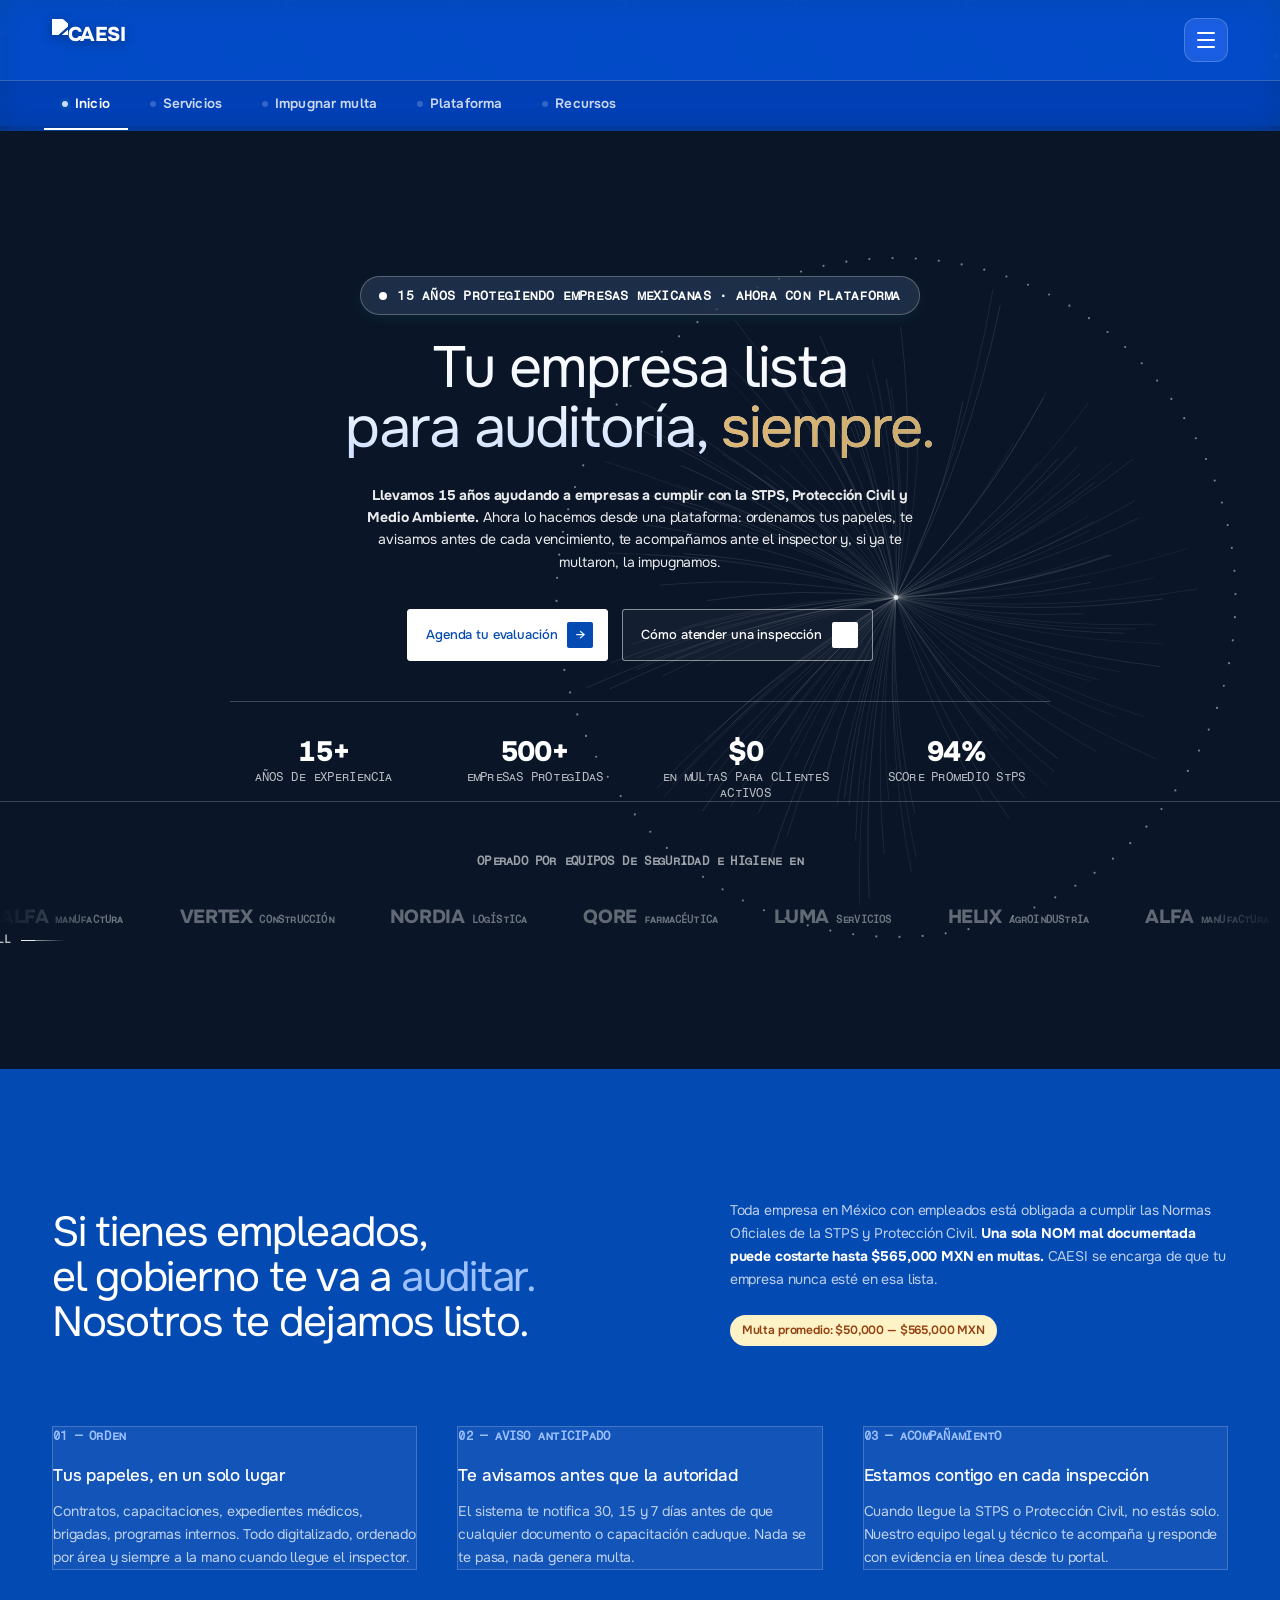
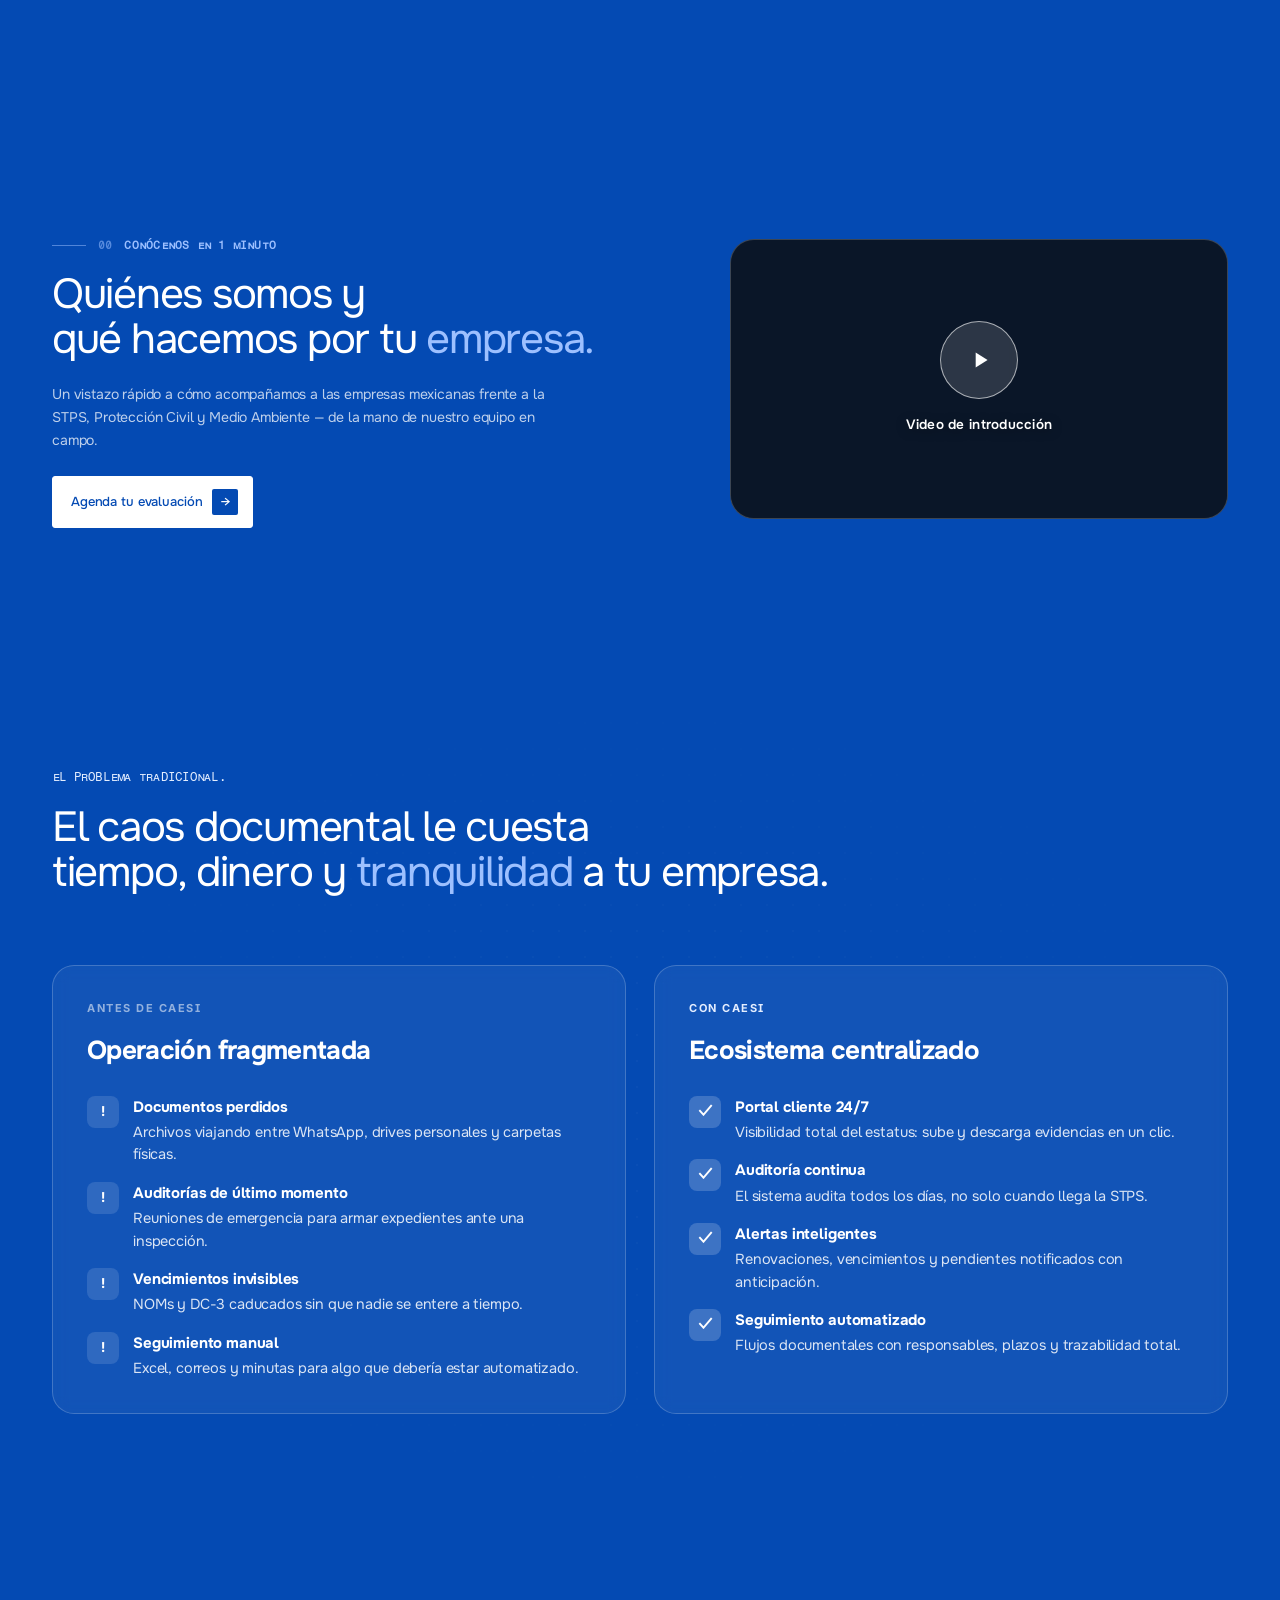
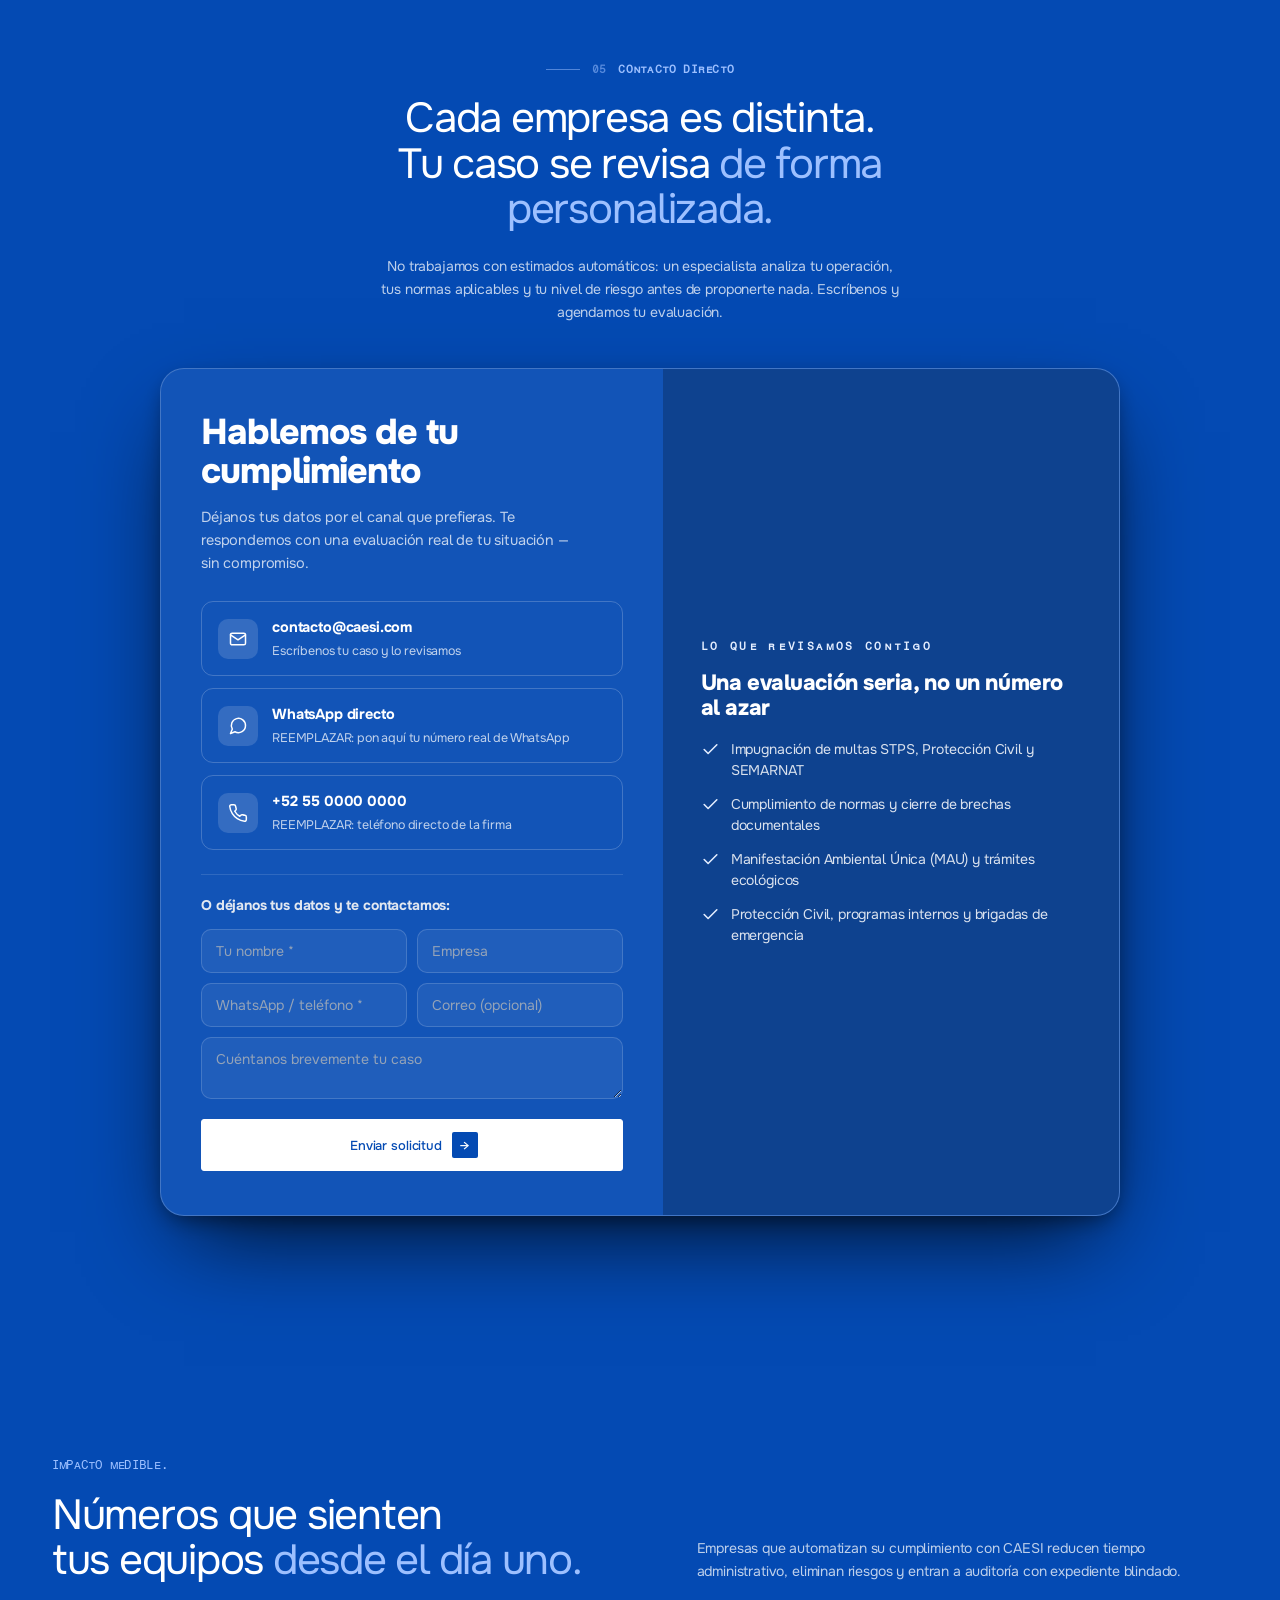
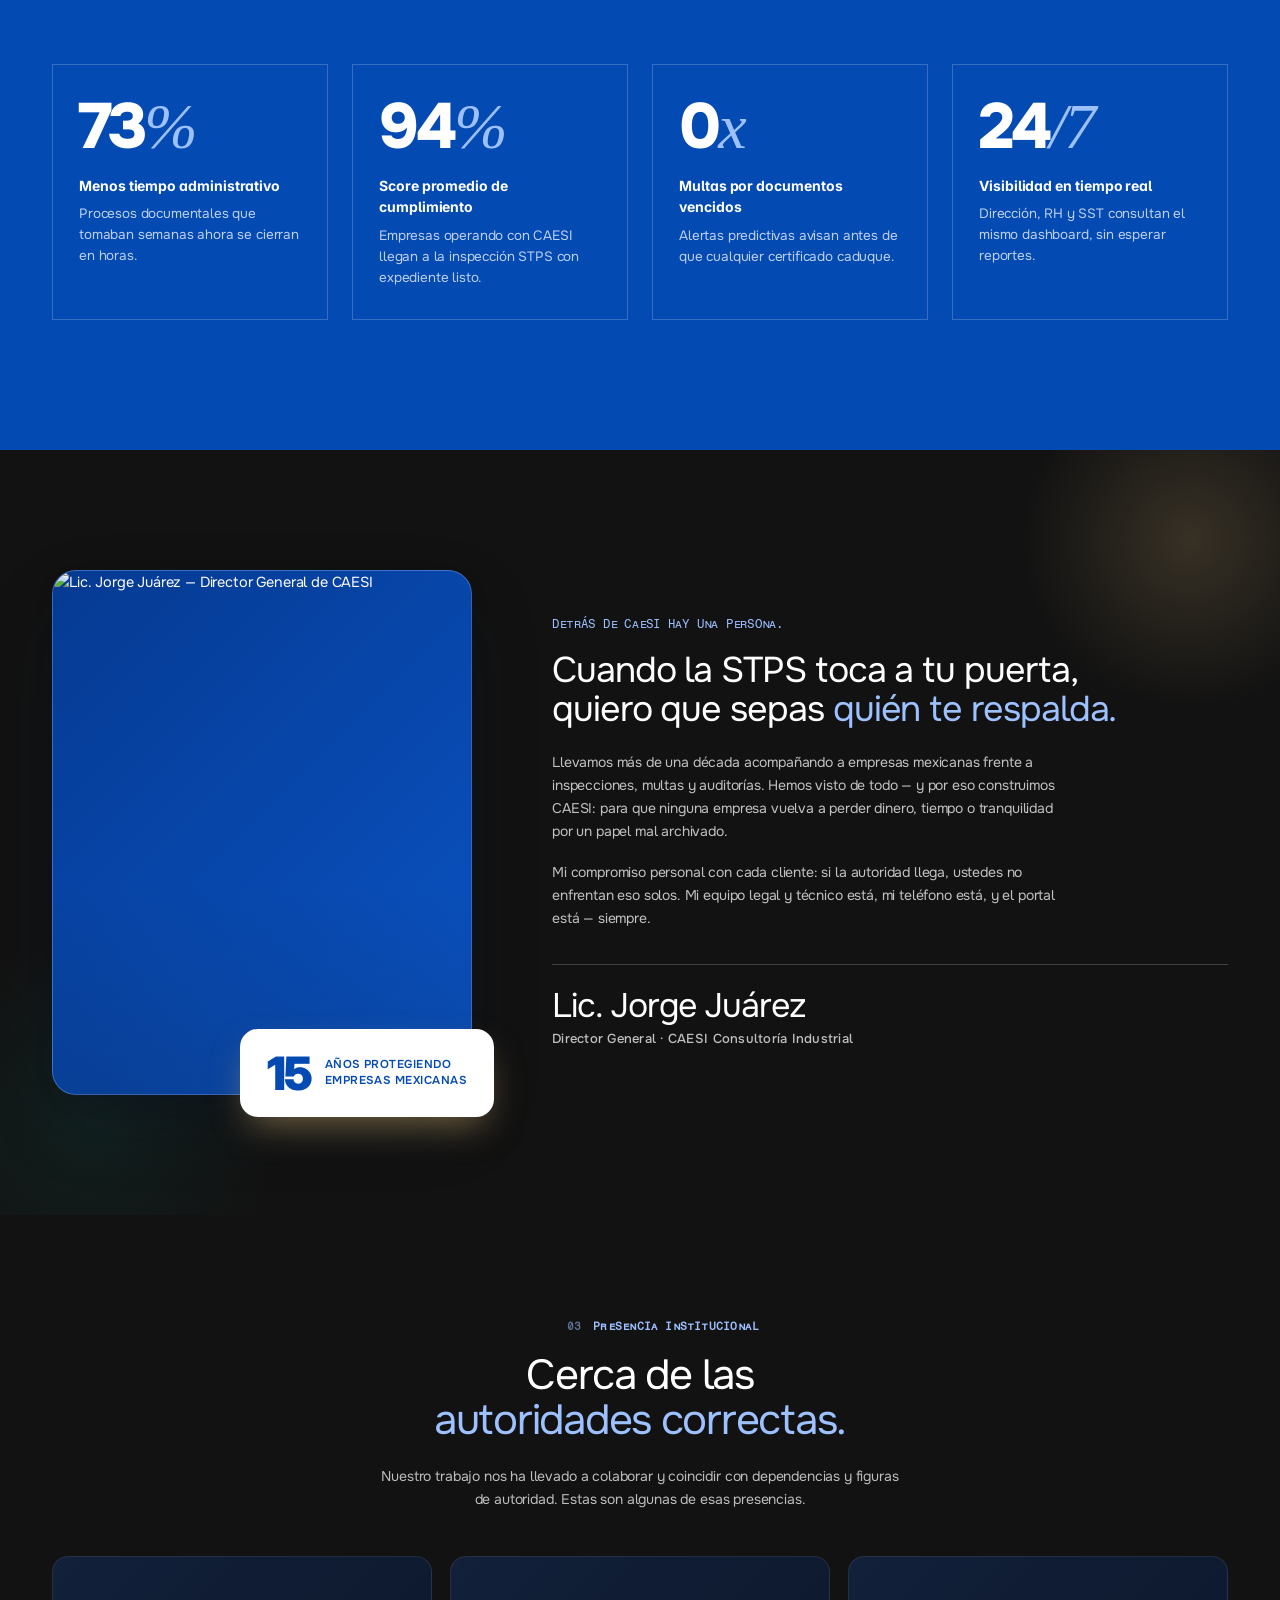
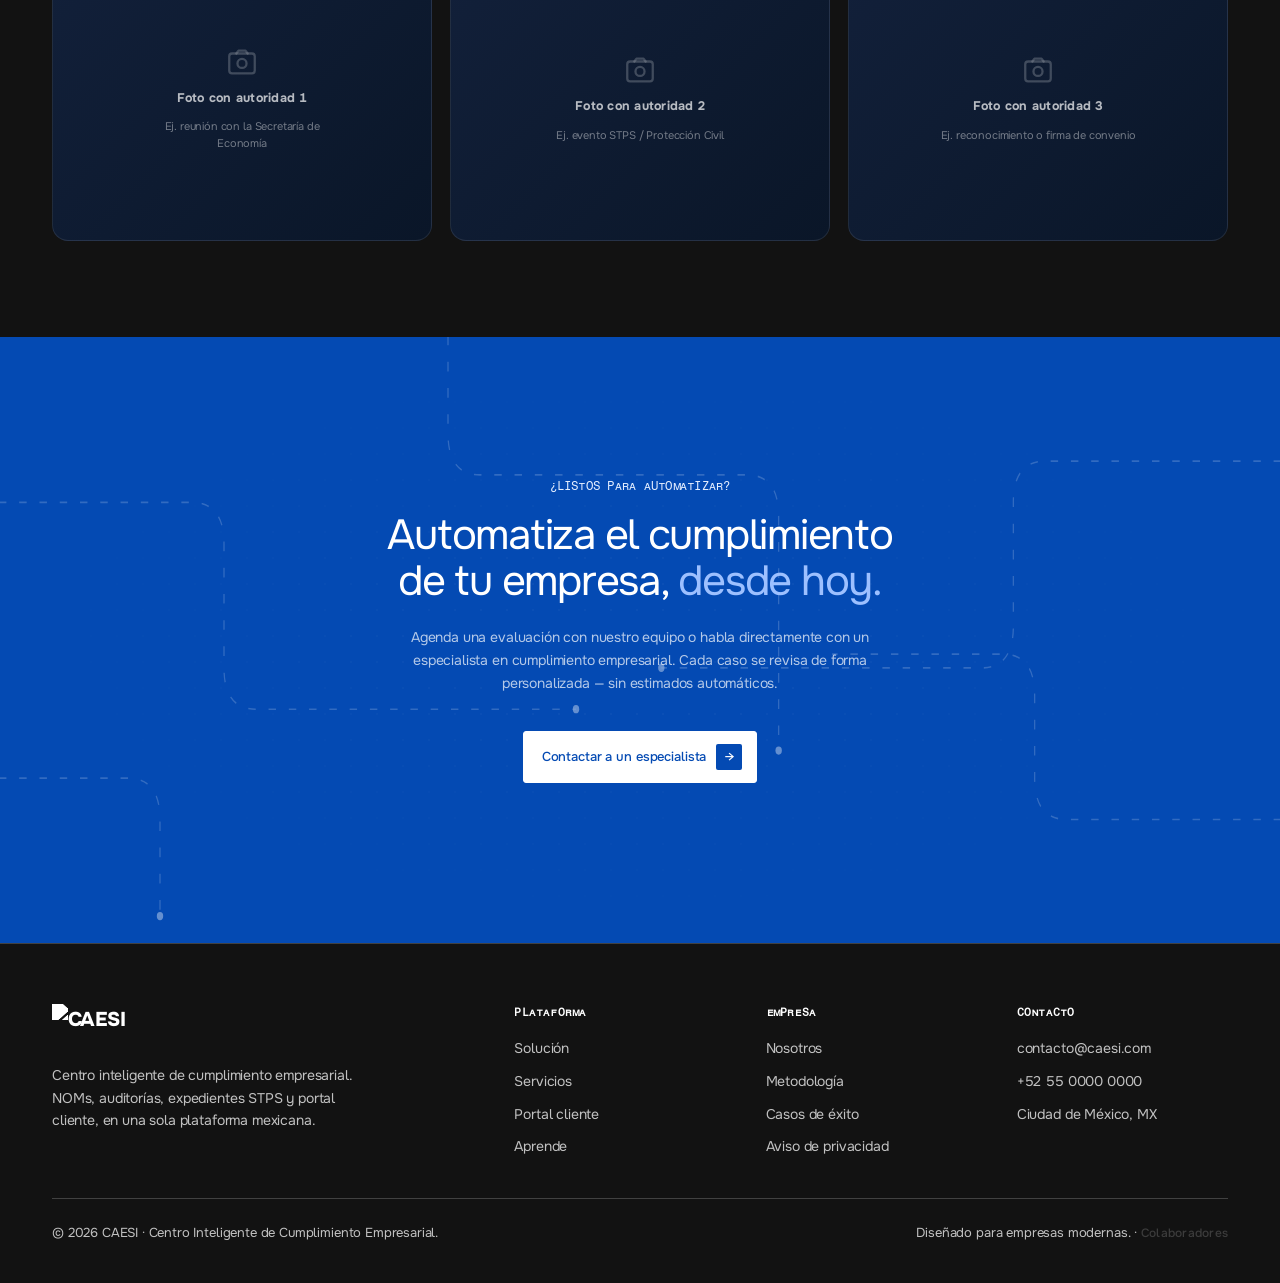
==== commit 8eb70fc7: "Add files via upload" ====
--- a/index.html
+++ b/index.html
@@ -1708,6 +1708,34 @@
         <span><b>+52 55 0000 0000</b><small>REEMPLAZAR: teléfono directo de la firma</small></span>
       </a>
     </div>
+    <form id="leadForm" class="lead-form" onsubmit="return enviarLead(event)">
+      <div class="lf-title">O déjanos tus datos y te contactamos:</div>
+      <div class="lf-row">
+        <input id="lf_nombre" type="text" placeholder="Tu nombre *" required autocomplete="name">
+        <input id="lf_empresa" type="text" placeholder="Empresa" autocomplete="organization">
+      </div>
+      <div class="lf-row">
+        <input id="lf_tel" type="text" placeholder="WhatsApp / teléfono *" required>
+        <input id="lf_email" type="email" placeholder="Correo (opcional)" autocomplete="email">
+      </div>
+      <textarea id="lf_msg" rows="2" placeholder="Cuéntanos brevemente tu caso"></textarea>
+      <button type="submit" class="btn btn-blue" id="lf_btn" style="width:100%;justify-content:center">Enviar solicitud <span class="arrow">→</span></button>
+      <div id="lf_ok" class="lf-ok"></div>
+    </form>
+    <style>
+      .lead-form{margin-top:24px;border-top:1px solid rgba(255,255,255,.12);padding-top:20px}
+      .lf-title{font-size:14px;font-weight:700;color:#e2e8f0;margin-bottom:12px}
+      .lf-row{display:flex;gap:10px;flex-wrap:wrap;margin-bottom:10px}
+      .lf-row input{flex:1;min-width:150px}
+      .lead-form input,.lead-form textarea{width:100%;background:rgba(255,255,255,.06);border:1px solid rgba(255,255,255,.16);border-radius:10px;padding:12px 14px;color:#f1f5f9;font-size:14px;font-family:inherit}
+      .lead-form input::placeholder,.lead-form textarea::placeholder{color:#94a3b8}
+      .lead-form input:focus,.lead-form textarea:focus{outline:none;border-color:#38bdf8}
+      .lead-form textarea{margin-bottom:14px;resize:vertical}
+      .lf-ok{margin-top:12px;font-size:13.5px;font-weight:600;display:none;padding:11px 13px;border-radius:10px}
+      .lf-ok.show{display:block}
+      .lf-ok.good{background:rgba(16,185,129,.14);border:1px solid rgba(16,185,129,.4);color:#6ee7b7}
+      .lf-ok.bad{background:rgba(239,68,68,.14);border:1px solid rgba(239,68,68,.4);color:#fca5a5}
+    </style>
   </div>
   <div class="contact-right">
     <div class="cr-eyebrow">Lo que revisamos contigo</div>
@@ -2266,7 +2294,41 @@
     window.addEventListener('scroll',function(){ if(ticking) return; ticking=true; requestAnimationFrame(function(){ cir.style.transform='translateY('+(window.scrollY*0.05)+'px)'; ticking=false; }); },{passive:true});
   }
 })();
-
+</script>
+
+<!-- ═══ Formulario de contacto → Solicitud en el CRM (Supabase) ═══ -->
+<script>
+(function(){
+  var SB_URL='https://vbihkgnydgoqocdnygzf.supabase.co';
+  var SB_KEY='sb_publishable_sAVPh0l7aO4QGbGBRMAlvg_aTbEFdTt';
+  window.enviarLead=function(ev){
+    if(ev&&ev.preventDefault) ev.preventDefault();
+    var g=function(id){ var el=document.getElementById(id); return el?el.value.trim():''; };
+    var nombre=g('lf_nombre'), tel=g('lf_tel');
+    var out=document.getElementById('lf_ok'), btn=document.getElementById('lf_btn');
+    var show=function(txt,ok){ if(!out) return; out.textContent=txt; out.className='lf-ok show '+(ok?'good':'bad'); };
+    if(!nombre){ show('Escribe tu nombre.',false); return false; }
+    if(!tel){ show('Déjanos un WhatsApp o teléfono.',false); return false; }
+    var body={ nombre:nombre, empresa:g('lf_empresa'), telefono:tel, email:g('lf_email'), mensaje:g('lf_msg'), origen:'landing', estado:'nueva' };
+    if(btn){ btn.disabled=true; btn.style.opacity=.6; }
+    fetch(SB_URL+'/rest/v1/crm_solicitud', {
+      method:'POST',
+      headers:{ 'apikey':SB_KEY, 'Authorization':'Bearer '+SB_KEY, 'Content-Type':'application/json', 'Prefer':'return=minimal' },
+      body: JSON.stringify(body)
+    }).then(function(r){
+      if(r.ok){
+        show('¡Gracias, '+nombre+'! Recibimos tu solicitud. Un especialista te contacta pronto.', true);
+        try{ if(window.trackEvent) trackEvent('lead_enviado',{empresa:body.empresa||'—'}); }catch(e){}
+        var f=document.getElementById('leadForm'); if(f) f.reset();
+      } else {
+        show('No se pudo enviar. Escríbenos por WhatsApp o correo, por favor.', false);
+      }
+    }).catch(function(){
+      show('Sin conexión. Escríbenos por WhatsApp o correo, por favor.', false);
+    }).finally(function(){ if(btn){ btn.disabled=false; btn.style.opacity=1; } });
+    return false;
+  };
+})();
 </script>
 </body>
 </html>
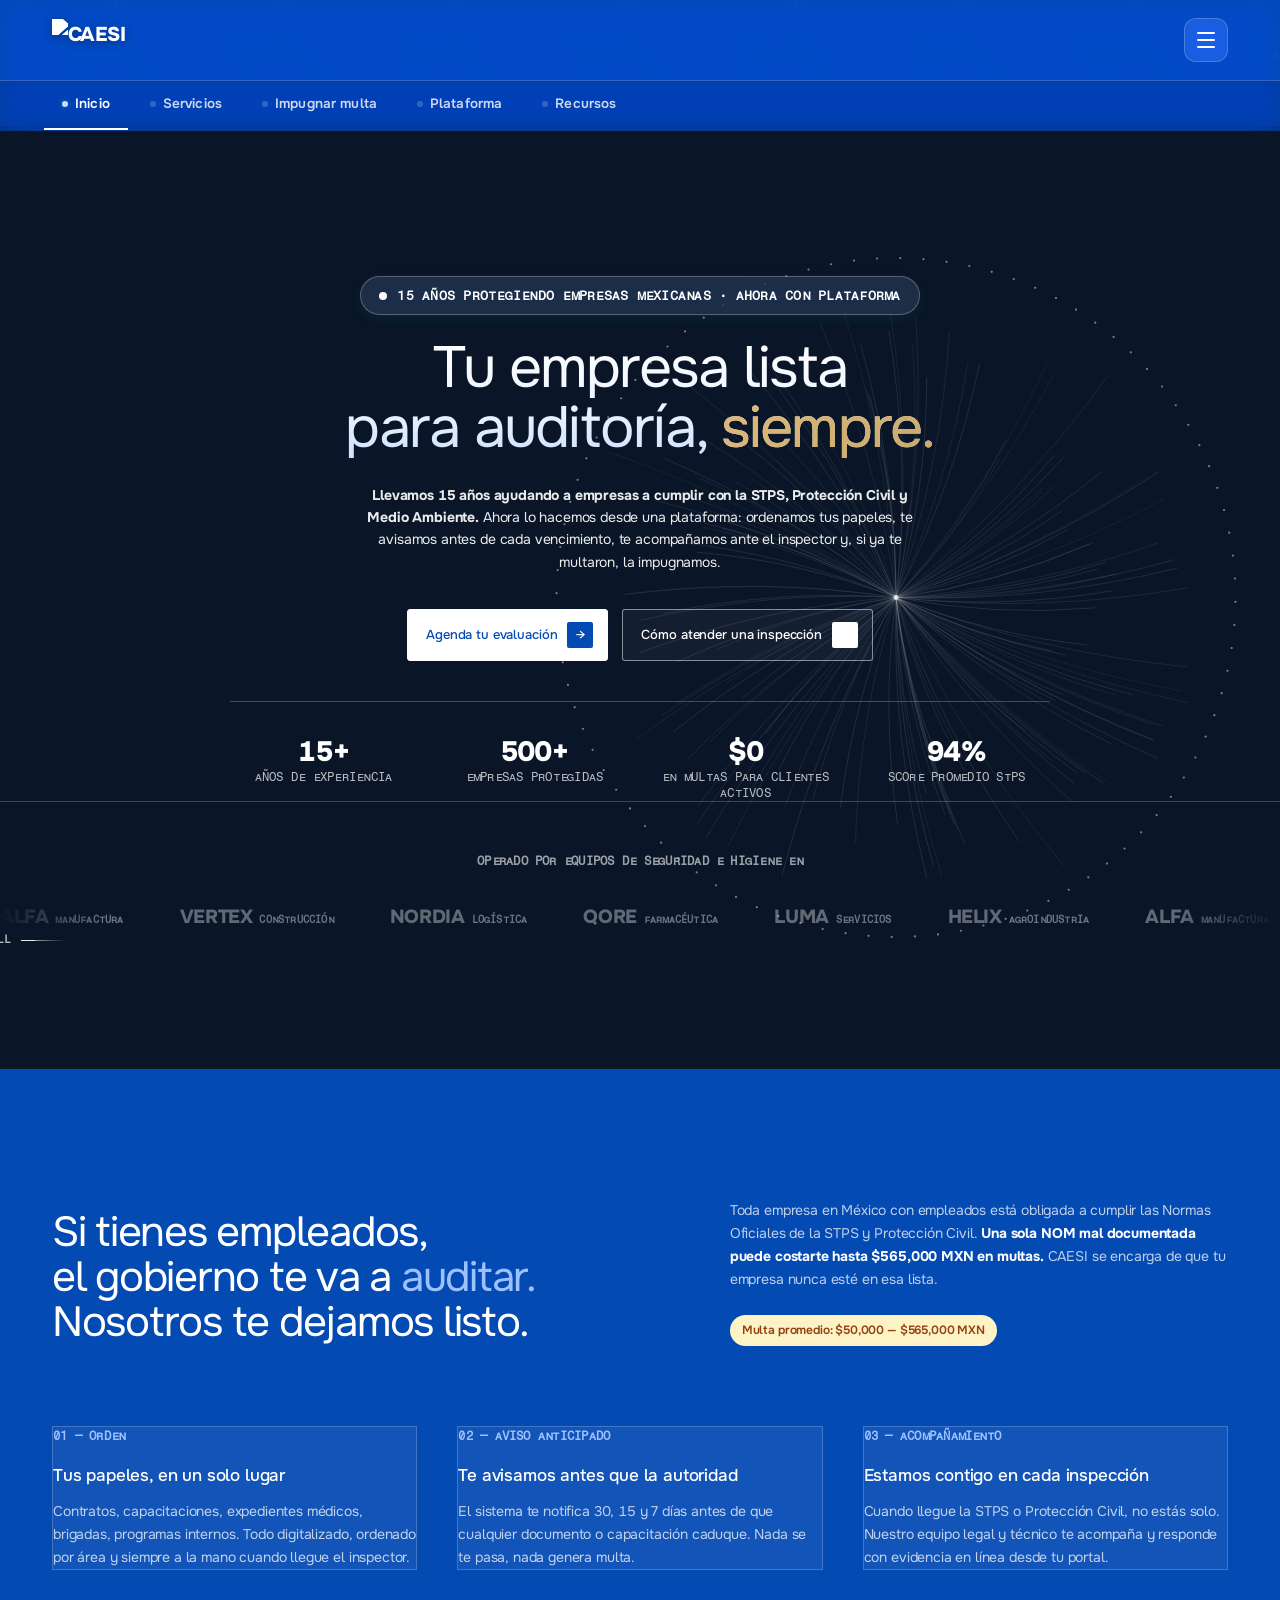
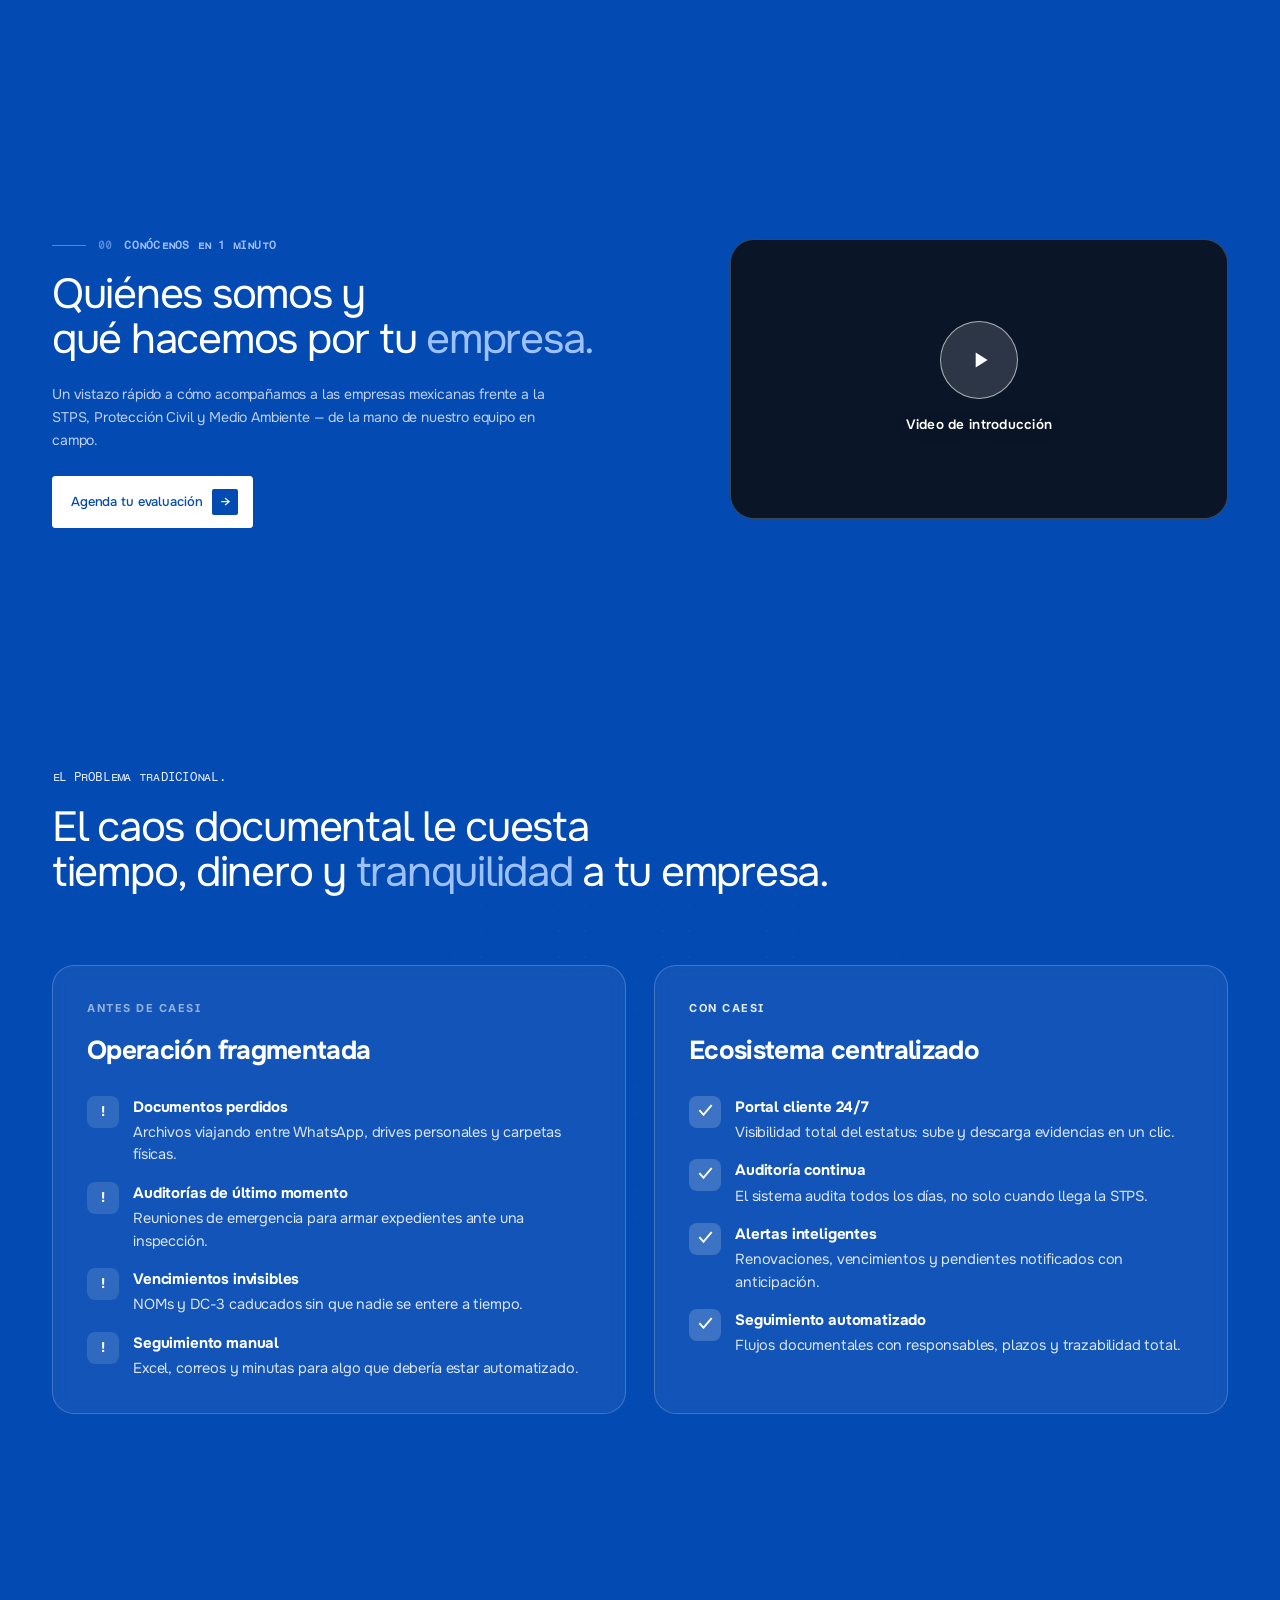
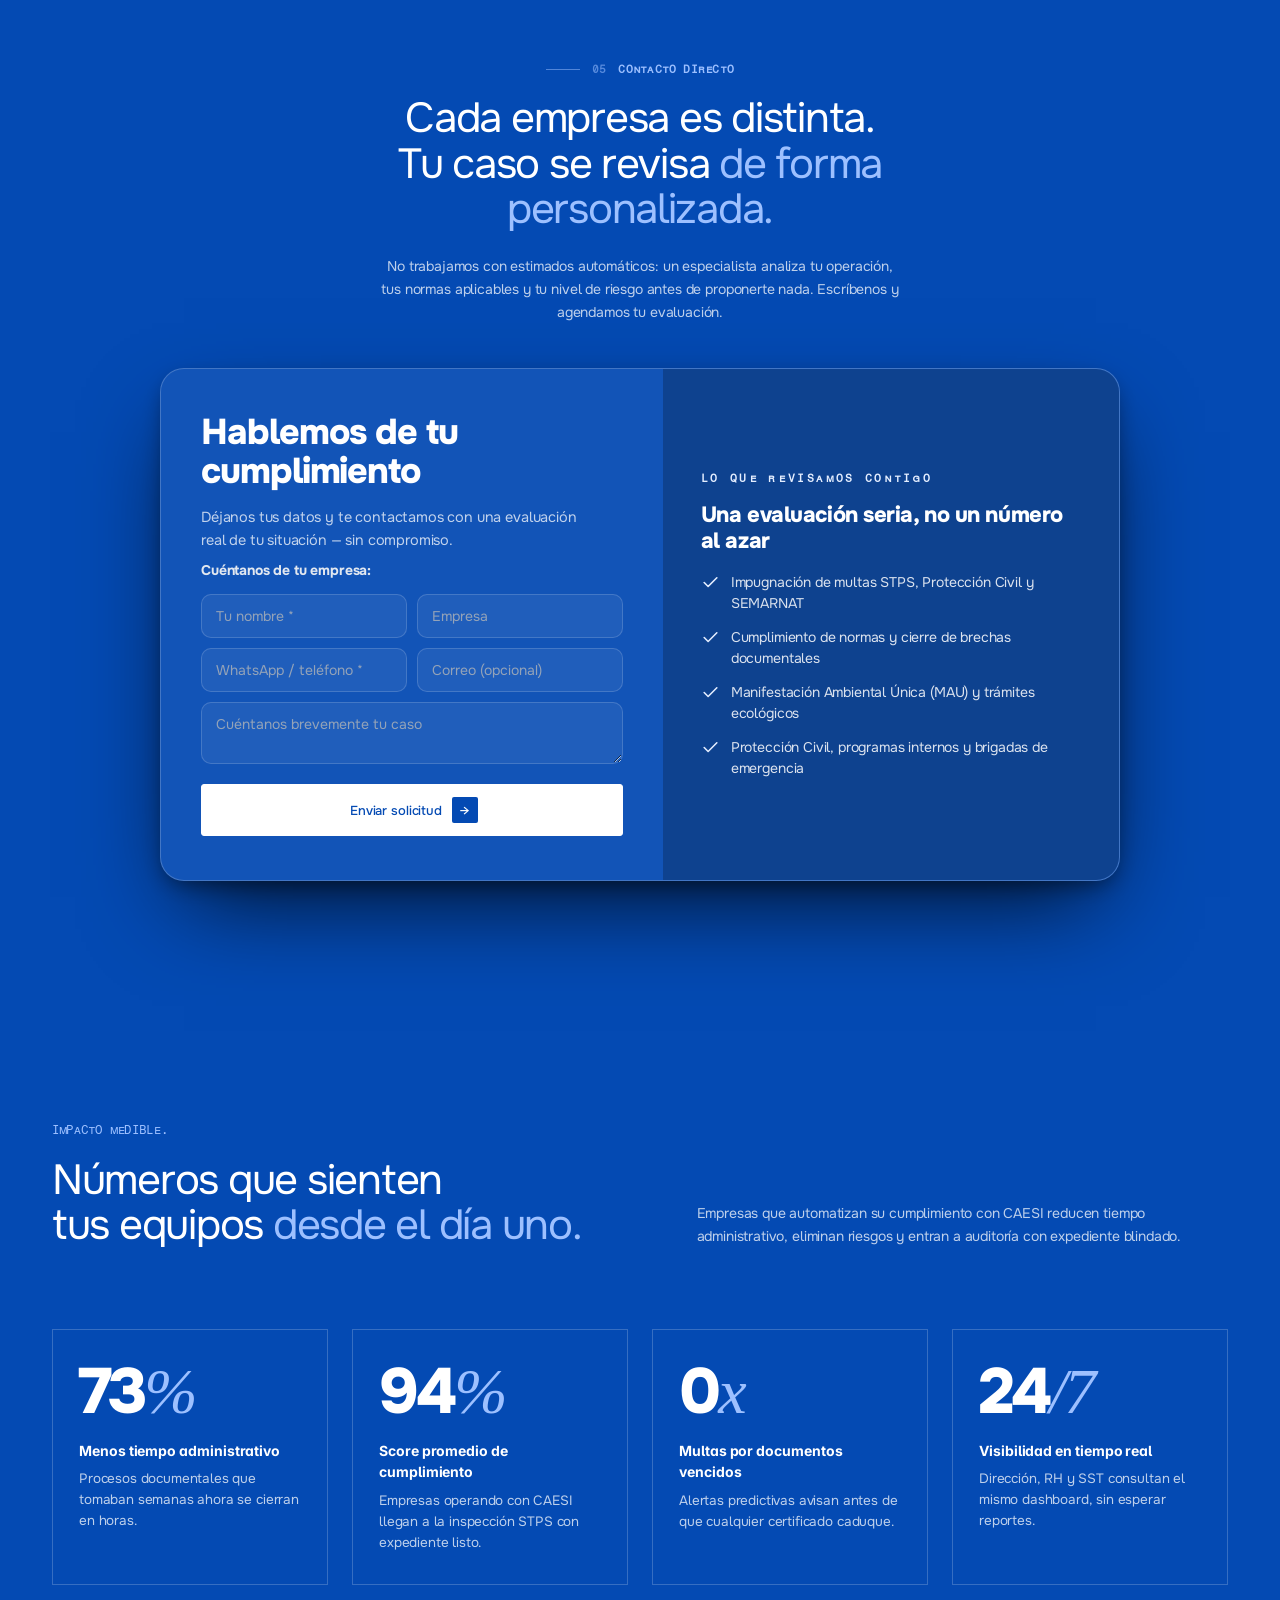
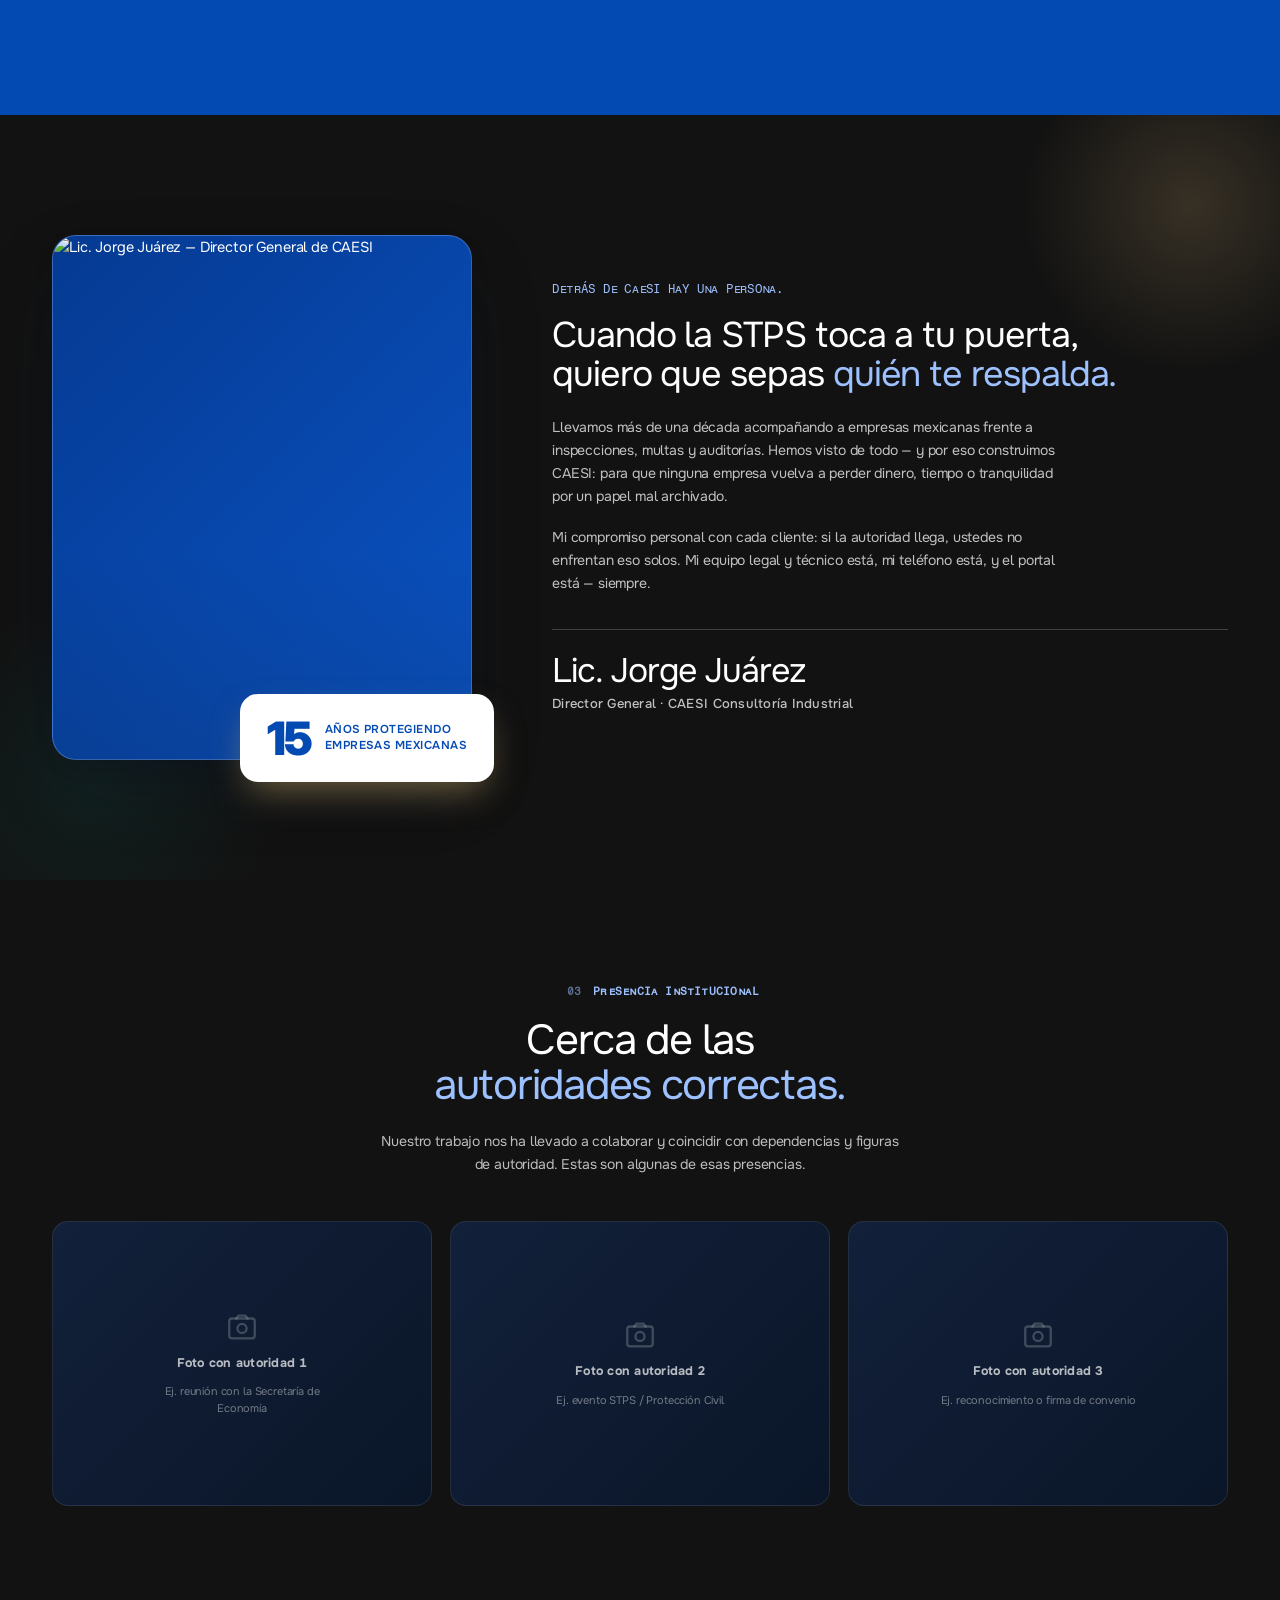
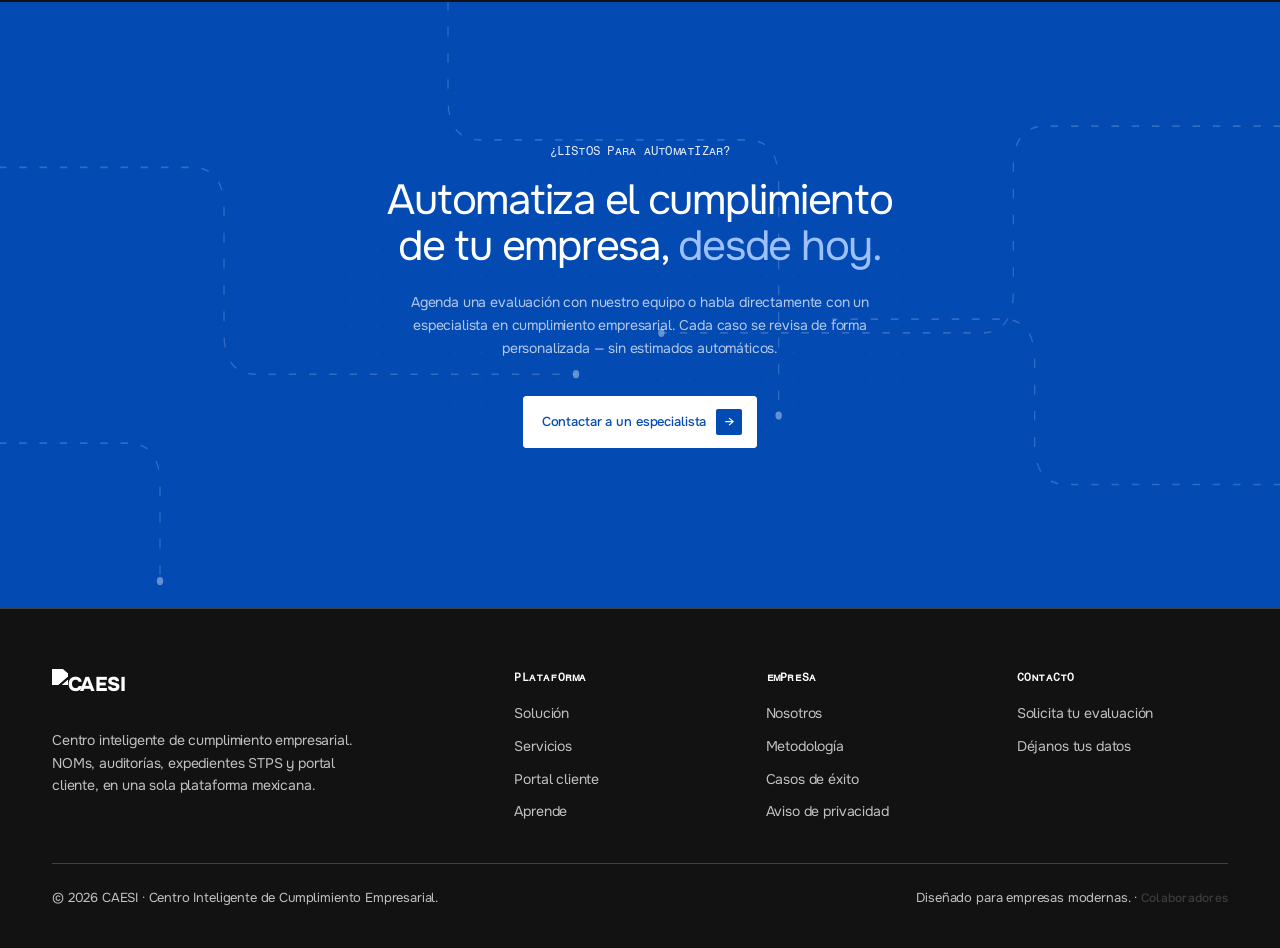
==== commit b66b25e2: "Add files via upload" ====
--- a/index.html
+++ b/index.html
@@ -1562,7 +1562,7 @@
 <div class="ms-item"><div class="ms-num">15 días</div><div class="ms-lbl">plazo crítico para responder</div></div>
 </div>
 <div style="margin-top:32px;display:flex;gap:12px;flex-wrap:wrap">
-<a href="mailto:contacto@caesi.com" class="btn btn-gold">Impugnar mi multa <span class="arrow">→</span></a>
+<a href="#contacto" class="btn btn-gold">Impugnar mi multa <span class="arrow">→</span></a>
 <a href="#contacto" class="btn btn-ghost">Hablar con un abogado <span class="arrow">→</span></a>
 </div>
 </div>
@@ -1693,23 +1693,9 @@
 <div class="contact-card reveal d2">
   <div class="contact-left">
     <h3>Hablemos de tu cumplimiento</h3>
-    <p>Déjanos tus datos por el canal que prefieras. Te respondemos con una evaluación real de tu situación — sin compromiso.</p>
-    <div class="contact-methods">
-      <a class="cm-row" href="mailto:contacto@caesi.com?subject=Solicitud%20de%20evaluaci%C3%B3n%20CAESI" onclick="trackEvent('contacto_click',{canal:'email'})">
-        <span class="cm-ico"><svg viewBox="0 0 24 24" fill="none" stroke="currentColor" stroke-width="1.8" stroke-linecap="round" stroke-linejoin="round"><rect x="3" y="5" width="18" height="14" rx="2"/><path d="m3 7 9 6 9-6"/></svg></span>
-        <span><b>contacto@caesi.com</b><small>Escríbenos tu caso y lo revisamos</small></span>
-      </a>
-      <a class="cm-row" href="https://wa.me/5215500000000?text=Hola%20CAESI%2C%20quiero%20agendar%20una%20evaluaci%C3%B3n" target="_blank" rel="noopener noreferrer" onclick="trackEvent('contacto_click',{canal:'whatsapp'})">
-        <span class="cm-ico"><svg viewBox="0 0 24 24" fill="none" stroke="currentColor" stroke-width="1.8" stroke-linecap="round" stroke-linejoin="round"><path d="M21 11.5a8.5 8.5 0 0 1-12.6 7.4L3 21l2.2-5.3A8.5 8.5 0 1 1 21 11.5z"/></svg></span>
-        <span><b>WhatsApp directo</b><small>REEMPLAZAR: pon aquí tu número real de WhatsApp</small></span>
-      </a>
-      <a class="cm-row" href="tel:+525500000000" onclick="trackEvent('contacto_click',{canal:'tel'})">
-        <span class="cm-ico"><svg viewBox="0 0 24 24" fill="none" stroke="currentColor" stroke-width="1.8" stroke-linecap="round" stroke-linejoin="round"><path d="M22 16.9v3a2 2 0 0 1-2.2 2 19.8 19.8 0 0 1-8.6-3.1 19.5 19.5 0 0 1-6-6A19.8 19.8 0 0 1 2.1 4.2 2 2 0 0 1 4.1 2h3a2 2 0 0 1 2 1.7c.1 1 .4 1.9.7 2.8a2 2 0 0 1-.5 2.1L8.1 9.9a16 16 0 0 0 6 6l1.3-1.3a2 2 0 0 1 2.1-.5c.9.3 1.8.6 2.8.7a2 2 0 0 1 1.7 2z"/></svg></span>
-        <span><b>+52 55 0000 0000</b><small>REEMPLAZAR: teléfono directo de la firma</small></span>
-      </a>
-    </div>
-    <form id="leadForm" class="lead-form" onsubmit="return enviarLead(event)">
-      <div class="lf-title">O déjanos tus datos y te contactamos:</div>
+    <p>Déjanos tus datos y te contactamos con una evaluación real de tu situación — sin compromiso.</p>
+    <form id="leadForm" class="lead-form lead-form--solo" onsubmit="return enviarLead(event)">
+      <div class="lf-title">Cuéntanos de tu empresa:</div>
       <div class="lf-row">
         <input id="lf_nombre" type="text" placeholder="Tu nombre *" required autocomplete="name">
         <input id="lf_empresa" type="text" placeholder="Empresa" autocomplete="organization">
@@ -1723,7 +1709,8 @@
       <div id="lf_ok" class="lf-ok"></div>
     </form>
     <style>
-      .lead-form{margin-top:24px;border-top:1px solid rgba(255,255,255,.12);padding-top:20px}
+      .lead-form{margin-top:20px}
+      .lead-form--solo{margin-top:8px}
       .lf-title{font-size:14px;font-weight:700;color:#e2e8f0;margin-bottom:12px}
       .lf-row{display:flex;gap:10px;flex-wrap:wrap;margin-bottom:10px}
       .lf-row input{flex:1;min-width:150px}
@@ -1972,7 +1959,7 @@
 </div>
 <div><h6>Plataforma</h6><ul><li><a href="#solucion">Solución</a></li><li><a href="#servicios">Servicios</a></li><li><a href="#portal">Portal cliente</a></li><li><a href="#aprende">Aprende</a></li></ul></div>
 <div><h6>Empresa</h6><ul><li><a href="#fundador">Nosotros</a></li><li><a href="#como-funciona">Metodología</a></li><li><a href="#multas">Casos de éxito</a></li><li><a href="#">Aviso de privacidad</a></li></ul></div>
-<div><h6>Contacto</h6><ul><li><a href="mailto:contacto@caesi.com">contacto@caesi.com</a></li><li><a href="#">+52 55 0000 0000</a></li><li><a href="#">Ciudad de México, MX</a></li></ul></div>
+<div><h6>Contacto</h6><ul><li><a href="#contacto">Solicita tu evaluación</a></li><li><a href="#contacto">Déjanos tus datos</a></li></ul></div>
 </div>
 <div class="foot-bottom"><div>© 2026 CAESI · Centro Inteligente de Cumplimiento Empresarial.</div><div>Diseñado para empresas modernas. · <a href="portal_v2.html" class="colab-link" onclick="trackEvent('colaborador_click',{location:'footer'})">Colaboradores</a></div></div>
 </div>
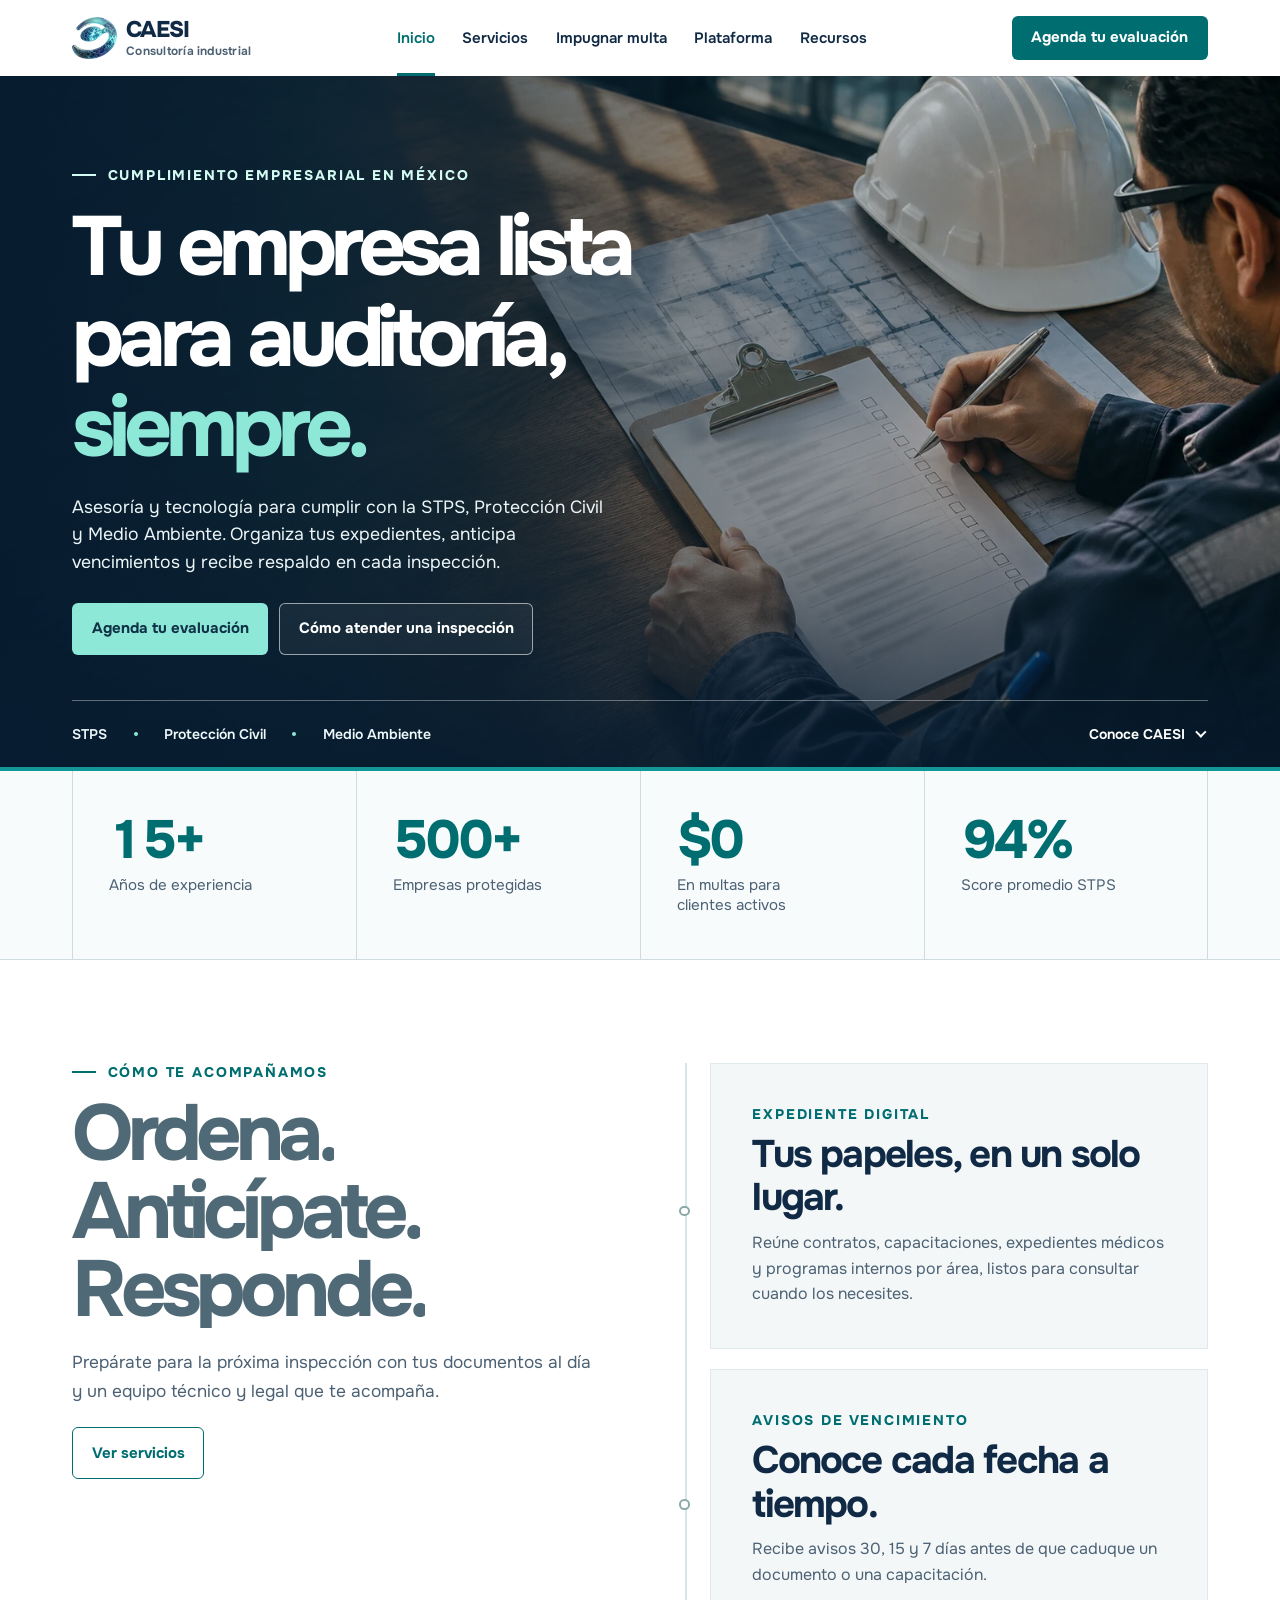
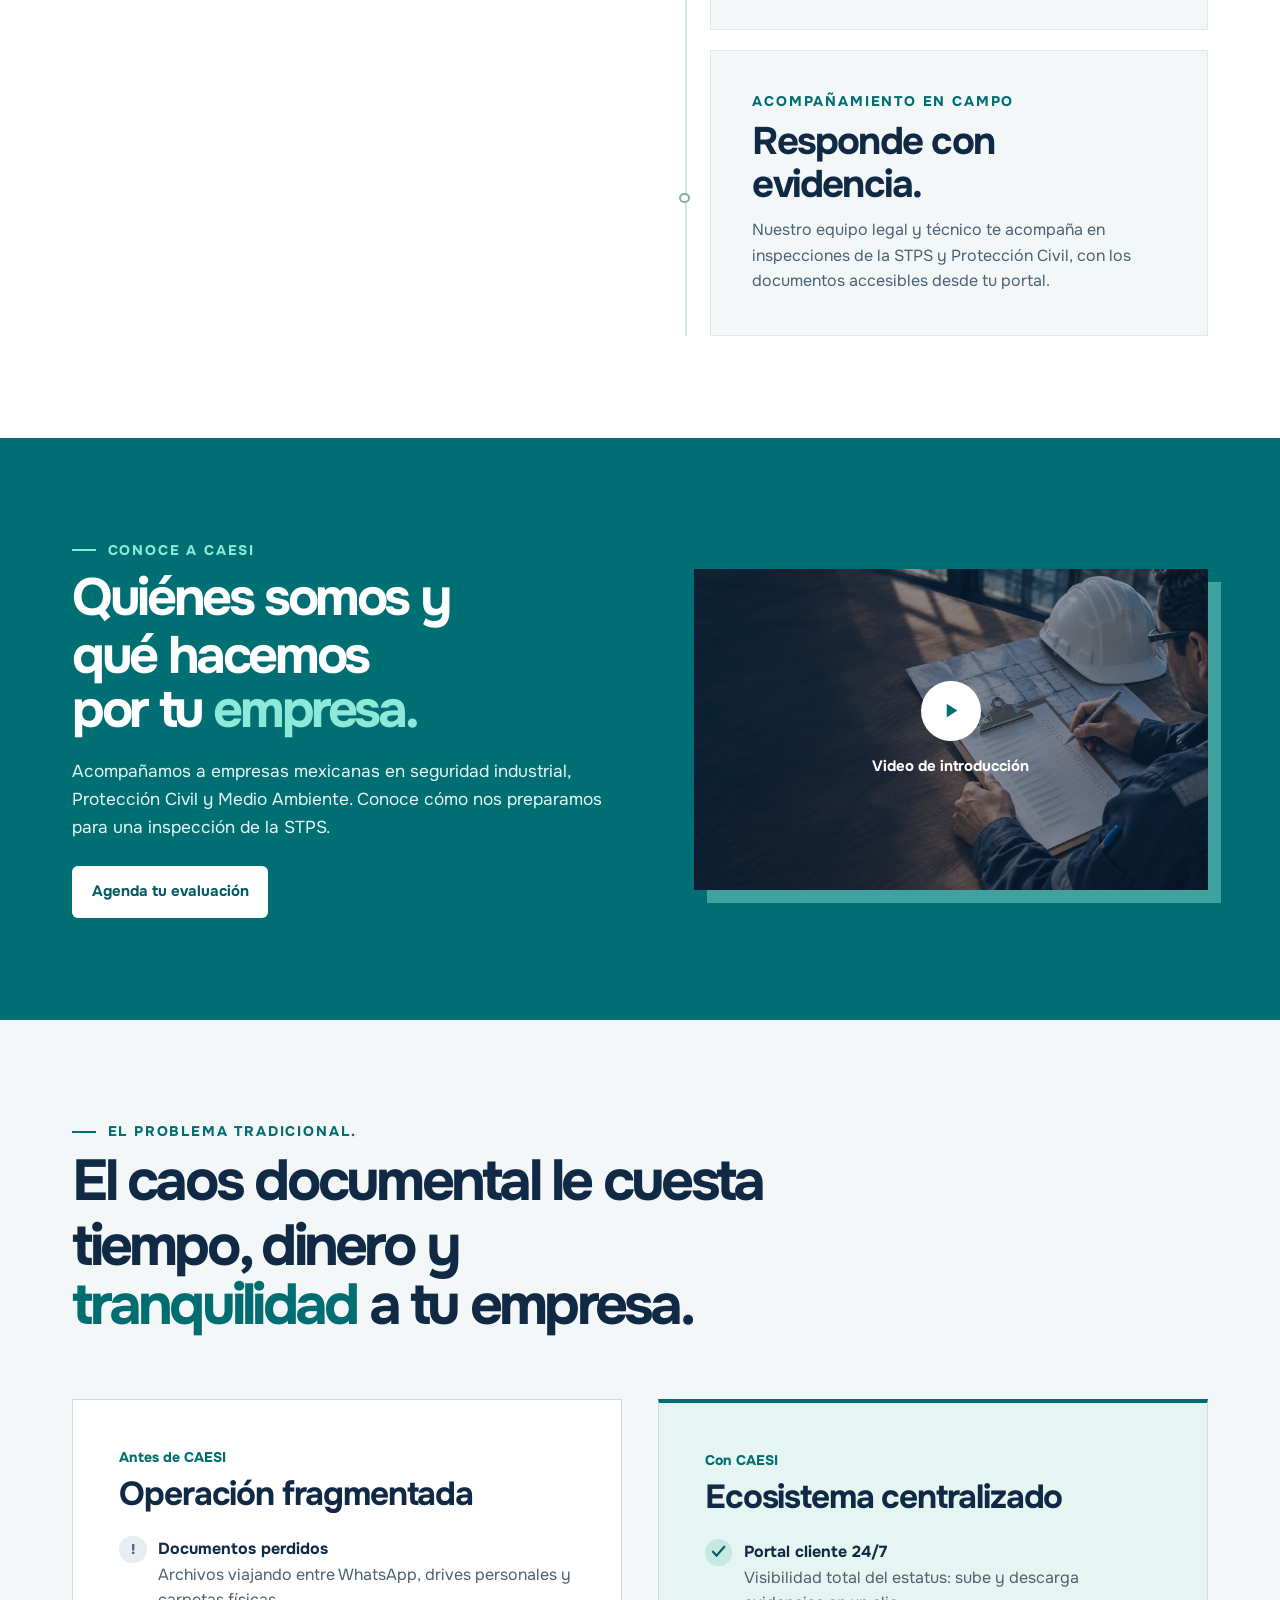
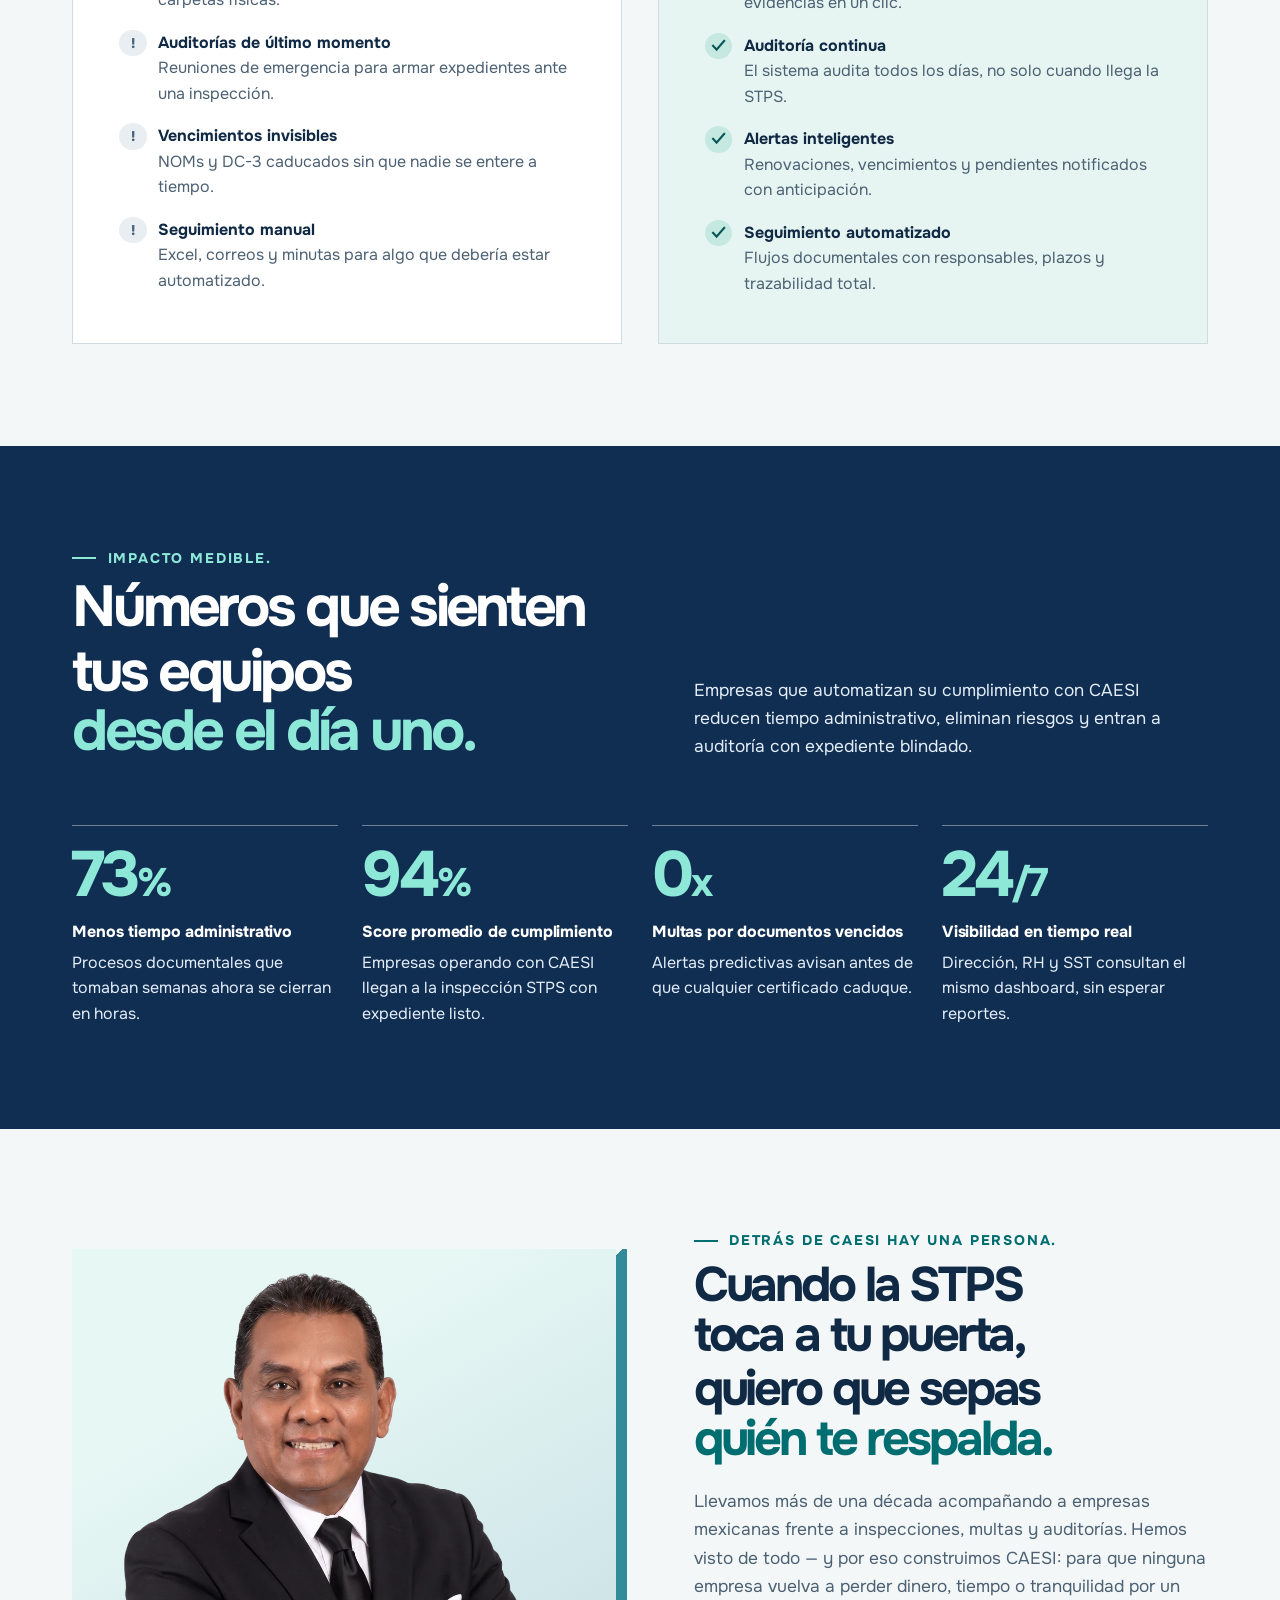
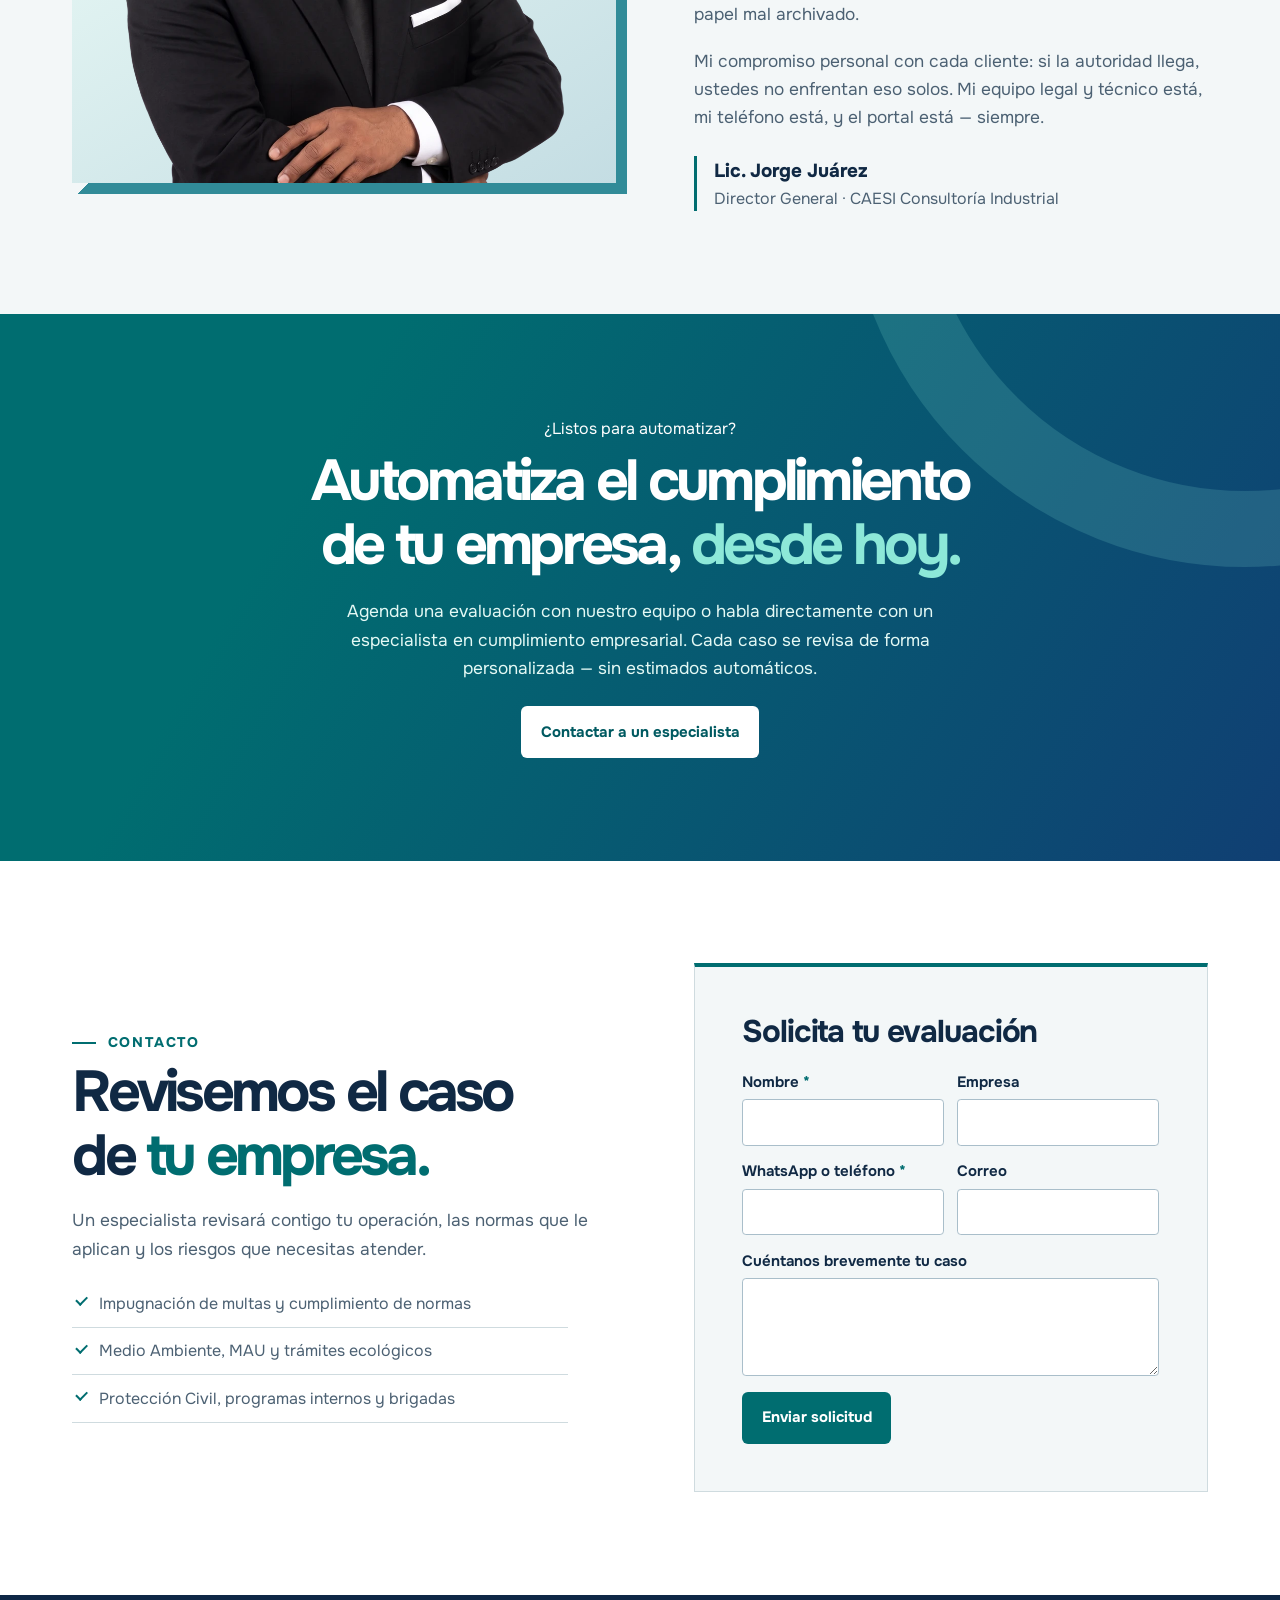
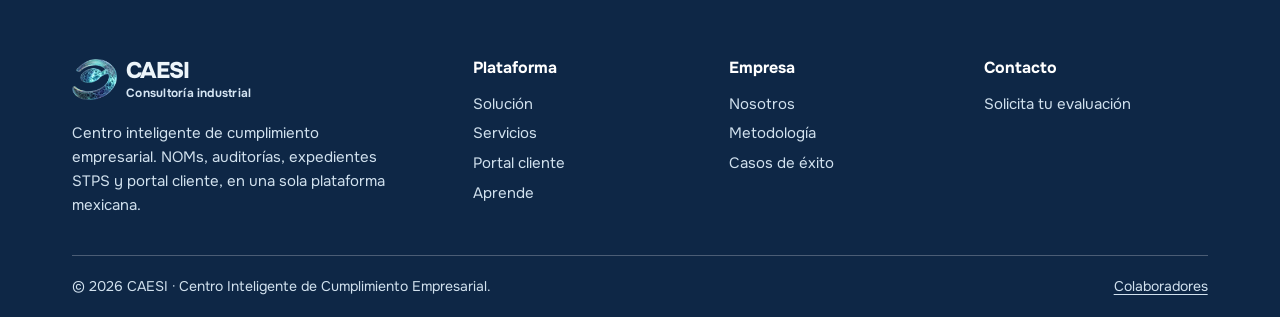
==== commit 084fd7ab: "Rediseña CAESI con línea institucional y animaciones de scroll" ====
--- a/index.html
+++ b/index.html
@@ -24,1402 +24,122 @@
 
 <link rel="preconnect" href="https://fonts.googleapis.com">
 <link rel="preconnect" href="https://fonts.gstatic.com" crossorigin>
-<link rel="dns-prefetch" href="https://api.rss2json.com">
-<link rel="dns-prefetch" href="https://i.ytimg.com">
-<link rel="dns-prefetch" href="https://www.youtube.com">
-<link rel="preconnect" href="https://videos.pexels.com" crossorigin>
-<link rel="preconnect" href="https://images.pexels.com" crossorigin>
-<link rel="preload" as="image" href="foto.webp" fetchpriority="low">
-<link href="https://fonts.googleapis.com/css2?family=Inter:wght@400;500;600;700;800;900&family=Onest:wght@300;400;500;600;700&family=Fragment+Mono&display=swap" rel="stylesheet" media="print" onload="this.media='all'">
-<noscript><link href="https://fonts.googleapis.com/css2?family=Inter:wght@400;500;600;700;800;900&family=Onest:wght@300;400;500;600;700&family=Fragment+Mono&display=swap" rel="stylesheet"></noscript>
-<style>
-:root{
-  --bg:#fff;--bg-soft:#f6f7f9;--ink:#0a1628;--ink-2:#0f172a;--muted:#64748b;--muted-2:#94a3b8;--line:#e5e7eb;
-  --cyan:#0ea5e9;--teal:#0d9488;--gold:#c8a96a;--gold-warm:#e0b97a;--success:#059669;--warn:#d97706;
-  --r-sm:10px;--r-md:16px;--r-lg:24px;--r-pill:999px;
-  --shadow-card:0 1px 2px rgba(15,23,42,.04),0 12px 32px -12px rgba(15,23,42,.12);
-  --shadow-deep:0 30px 80px -20px rgba(10,22,40,.35),0 8px 24px -8px rgba(10,22,40,.18);
-}
-*,*::before,*::after{box-sizing:border-box;margin:0;padding:0}
-html{scroll-behavior:smooth}
-body{font-family:'Inter',-apple-system,BlinkMacSystemFont,sans-serif;background:var(--bg);color:var(--ink);font-size:16px;line-height:1.55;-webkit-font-smoothing:antialiased;overflow-x:hidden;font-feature-settings:"ss01","cv11"}
-a{color:inherit;text-decoration:none}
-img{max-width:100%;display:block}
-.serif{font-family:'Instrument Serif','Times New Roman',serif;font-style:italic;font-weight:400;letter-spacing:-.01em}
-.eyebrow-serif{font-family:'Instrument Serif',serif;font-style:italic;font-size:22px;color:var(--ink);letter-spacing:-.01em;margin-bottom:18px;opacity:.9}
-.eyebrow{font-size:12px;font-weight:600;color:var(--muted);text-transform:uppercase;letter-spacing:.18em;margin-bottom:18px}
-.display{font-size:clamp(46px,7.4vw,104px);font-weight:800;letter-spacing:-.045em;line-height:.98;color:var(--ink)}
-.h2{font-size:clamp(34px,4.4vw,62px);font-weight:800;letter-spacing:-.035em;line-height:1.04;color:var(--ink)}
-.h2 em,.display em{font-family:'Instrument Serif',serif;font-style:italic;font-weight:400;letter-spacing:-.025em}
-.lede{font-size:clamp(16px,1.3vw,19px);color:var(--muted);line-height:1.65;max-width:520px}
-.lede-center{margin:0 auto;text-align:center}
-.wrap{max-width:1240px;margin:0 auto;padding:0 32px}
-.wrap-narrow{max-width:920px;margin:0 auto;padding:0 32px}
-.center{text-align:center}
-#nav{position:fixed;top:0;left:0;right:0;z-index:999;background:rgba(255,255,255,.72);backdrop-filter:saturate(180%) blur(14px);-webkit-backdrop-filter:saturate(180%) blur(14px);border-bottom:1px solid transparent;transition:.3s}
-#nav.scrolled{border-bottom-color:var(--line);background:rgba(255,255,255,.92)}
-.nav-inner{max-width:1240px;margin:0 auto;padding:18px 32px;display:flex;align-items:center;justify-content:space-between}
-.logo{display:inline-flex;align-items:center;gap:10px;font-size:20px;font-weight:800;letter-spacing:-.04em;color:var(--ink);text-decoration:none}
-.logo-img{height:42px;width:auto;display:block;filter:drop-shadow(0 2px 6px rgba(15,23,42,.18))}
-/* En el nav blanco oscurecemos un poco el plateado para que tenga buen contraste */
-#nav .logo-img{filter:brightness(.55) contrast(1.25) drop-shadow(0 2px 4px rgba(15,23,42,.15))}
-/* En el footer oscuro (fondo navy) lo dejamos brillante */
-footer .logo-img{height:46px;filter:brightness(1.15) contrast(1.05) drop-shadow(0 2px 8px rgba(255,255,255,.10))}
-.logo-mark{width:26px;height:26px;border-radius:8px;background:linear-gradient(135deg,var(--ink) 0%,var(--cyan) 100%);position:relative}
-.logo-mark::after{content:"";position:absolute;inset:6px;border-radius:4px;background:linear-gradient(135deg,var(--gold-warm),transparent 60%);opacity:.9}
-.nav-links{display:flex;gap:32px}
-.nav-links a{font-size:14px;font-weight:500;color:var(--ink);opacity:.75;transition:.2s}
-.nav-links a:hover{opacity:1}
-
-/* ── Botón hamburguesa + menú desplegable ── */
-.nav-right{display:flex;align-items:center;gap:14px}
-.menu-toggle{width:44px;height:44px;border-radius:12px;background:rgba(255,255,255,.65);border:1px solid var(--line);display:flex;flex-direction:column;justify-content:center;align-items:center;gap:5px;cursor:pointer;transition:.25s;padding:0;backdrop-filter:saturate(180%) blur(8px);-webkit-backdrop-filter:saturate(180%) blur(8px)}
-.menu-toggle:hover{background:#fff;border-color:var(--ink);box-shadow:0 6px 18px -6px rgba(15,23,42,.18)}
-.menu-toggle span{display:block;width:18px;height:2px;background:var(--ink);border-radius:2px;transition:transform .35s cubic-bezier(.16,1,.3,1),opacity .25s}
-.menu-toggle.open span:nth-child(1){transform:translateY(7px) rotate(45deg)}
-.menu-toggle.open span:nth-child(2){opacity:0;transform:scaleX(0)}
-.menu-toggle.open span:nth-child(3){transform:translateY(-7px) rotate(-45deg)}
-
-.menu-panel{position:fixed;top:78px;right:14px;width:280px;background:#fff;border:1px solid var(--line);border-radius:16px;box-shadow:0 24px 60px -12px rgba(15,23,42,.25),0 4px 12px -4px rgba(15,23,42,.10);overflow:hidden;opacity:0;pointer-events:none;transform:translateY(-12px) scale(.98);transform-origin:top right;transition:opacity .25s cubic-bezier(.16,1,.3,1),transform .35s cubic-bezier(.16,1,.3,1);z-index:998}
-.menu-panel.open{opacity:1;pointer-events:auto;transform:translateY(0) scale(1)}
-.menu-inner{display:flex;flex-direction:column;padding:10px 0}
-.menu-inner a{display:block;padding:13px 22px;font-size:14.5px;font-weight:500;color:var(--ink);opacity:.85;transition:.18s;border-left:3px solid transparent}
-.menu-inner a:hover{background:#fafbfc;opacity:1;border-left-color:var(--teal);padding-left:26px}
-.menu-sep{height:1px;background:var(--line);margin:8px 18px}
-.menu-cta{display:flex !important;align-items:center;gap:12px;padding:14px 22px !important;background:linear-gradient(135deg,rgba(13,148,136,.06),rgba(14,165,233,.05));margin:4px 12px 6px;border-radius:10px;border-left:3px solid var(--teal) !important;opacity:1 !important}
-.menu-cta:hover{background:linear-gradient(135deg,rgba(13,148,136,.12),rgba(14,165,233,.10)) !important;padding-left:22px !important}
-.menu-cta .mc-ico{font-size:20px;flex:0 0 auto}
-.menu-cta b{font-size:14px;color:var(--ink)}
-.menu-cta small{font-size:11.5px;color:var(--muted);font-weight:500}
-.btn{display:inline-flex;align-items:center;gap:10px;padding:13px 22px 13px 24px;border-radius:var(--r-pill);font-size:13px;font-weight:600;letter-spacing:.04em;text-transform:uppercase;transition:.25s;cursor:pointer;border:1px solid var(--ink);background:transparent;color:var(--ink);white-space:nowrap}
-.btn .arrow{width:24px;height:24px;border-radius:50%;background:var(--ink);color:#fff;display:inline-flex;align-items:center;justify-content:center;transition:.25s}
-.btn:hover{background:var(--ink);color:#fff;transform:translateY(-1px);box-shadow:0 12px 26px -10px rgba(10,22,40,.45)}
-.btn:hover .arrow{background:#fff;color:var(--ink);transform:translateX(3px)}
-.btn-solid{background:var(--ink);color:#fff}
-.btn-solid .arrow{background:#fff;color:var(--ink)}
-.btn-solid:hover{background:#000}
-.btn-ghost{border-color:rgba(255,255,255,.35);color:#fff}
-.btn-ghost .arrow{background:#fff;color:var(--ink)}
-.btn-ghost:hover{background:#fff;color:var(--ink)}
-.btn-gold{border-color:var(--gold);color:var(--ink);background:rgba(200,169,106,.08)}
-.btn-gold .arrow{background:var(--ink);color:var(--gold-warm)}
-.btn-gold:hover{background:var(--ink);color:#fff;border-color:var(--ink)}
-.btn-sm{padding:9px 16px 9px 18px;font-size:11.5px}
-.btn-sm .arrow{width:20px;height:20px}
-.reveal{opacity:0;transform:translateY(28px);transition:opacity .9s cubic-bezier(.16,1,.3,1),transform .9s cubic-bezier(.16,1,.3,1)}
-.reveal.in{opacity:1;transform:translateY(0)}
-.d1{transition-delay:.08s}.d2{transition-delay:.16s}.d3{transition-delay:.24s}.d4{transition-delay:.32s}
-#hero{position:relative;padding:160px 0 60px;overflow:hidden}
-.hero-copy{text-align:center;max-width:980px;margin:0 auto;padding:0 16px}
-.hero-sub{color:var(--muted);font-size:clamp(15px,1.2vw,18px);max-width:580px;margin:26px auto 36px;line-height:1.6}
-.hero-actions{display:flex;gap:14px;justify-content:center;flex-wrap:wrap}
-.hero-badge{display:inline-flex;align-items:center;gap:10px;background:rgba(13,148,136,.08);color:var(--teal);font-size:12.5px;font-weight:600;padding:8px 16px;border-radius:999px;margin-bottom:24px;border:1px solid rgba(13,148,136,.2);letter-spacing:.02em}
-.hb-dot{width:8px;height:8px;border-radius:50%;background:var(--teal);box-shadow:0 0 0 0 rgba(13,148,136,.5);animation:pulse 2.2s infinite}
-.hero-trust{display:grid;grid-template-columns:repeat(4,1fr);gap:24px;justify-content:center;margin:40px auto 0;padding-top:36px;border-top:1px solid var(--line);max-width:820px}
-.ht-item{display:flex;flex-direction:column;align-items:center;text-align:center;gap:4px}
-.ht-num{font-size:clamp(22px,2.2vw,28px);font-weight:800;letter-spacing:-.03em;color:var(--ink);line-height:1}
-.ht-lbl{font-size:12px;color:var(--muted);font-weight:500;letter-spacing:.01em;line-height:1.3}
-@media(max-width:640px){.hero-trust{grid-template-columns:1fr 1fr;gap:20px}}
-.hero-visual{position:relative;margin:80px auto 0;max-width:1080px;padding:0 16px}
-.hero-stage{position:relative;border-radius:32px;padding:60px 40px 0;overflow:hidden;background:radial-gradient(120% 90% at 80% 10%,rgba(224,185,122,.22),transparent 60%),radial-gradient(110% 100% at 20% 90%,rgba(13,148,136,.30),transparent 55%),radial-gradient(140% 100% at 50% 50%,rgba(14,165,233,.45),transparent 60%),linear-gradient(135deg,#0a1628 0%,#11243f 45%,#0d9488 100%);min-height:520px}
-.hero-stage::before{content:"";position:absolute;inset:0;background-image:radial-gradient(rgba(255,255,255,.08) 1px,transparent 1px);background-size:22px 22px;-webkit-mask-image:radial-gradient(ellipse at center,black 30%,transparent 75%);mask-image:radial-gradient(ellipse at center,black 30%,transparent 75%);opacity:.5}
-.mockup{position:relative;max-width:900px;margin:0 auto;background:#fff;border-radius:18px 18px 0 0;box-shadow:var(--shadow-deep);transform:translateY(20px);overflow:hidden;border:1px solid rgba(255,255,255,.5)}
-.mock-bar{display:flex;align-items:center;gap:8px;padding:12px 18px;background:#f8fafc;border-bottom:1px solid var(--line)}
-.mock-dot{width:10px;height:10px;border-radius:50%;background:#cbd5e1}
-.mock-url{margin-left:14px;font-size:12px;color:var(--muted);font-weight:500;background:#fff;border:1px solid var(--line);padding:4px 12px;border-radius:999px}
-.mock-body{display:grid;grid-template-columns:200px 1fr;min-height:380px}
-.mock-side{padding:22px 14px;background:#f8fafc;border-right:1px solid var(--line)}
-.mock-side .brand{font-size:12px;font-weight:800;letter-spacing:.12em;color:var(--ink);margin-bottom:22px;display:flex;align-items:center;gap:8px}
-.mock-side .brand::before{content:"";width:14px;height:14px;border-radius:4px;background:linear-gradient(135deg,var(--ink),var(--cyan))}
-.mock-nav-item{font-size:12.5px;color:var(--muted);padding:8px 10px;border-radius:8px;display:flex;align-items:center;gap:9px;margin-bottom:2px}
-.mock-nav-item.is-active{background:#eef6fb;color:var(--ink);font-weight:600}
-.mock-dot-i{width:6px;height:6px;border-radius:50%;background:var(--muted-2)}
-.mock-nav-item.is-active .mock-dot-i{background:var(--cyan);box-shadow:0 0 0 4px rgba(14,165,233,.18)}
-.mock-main{padding:26px 28px;display:flex;flex-direction:column;gap:22px}
-.mock-h{display:flex;justify-content:space-between;align-items:flex-start}
-.mock-h h4{font-size:16px;font-weight:700}
-.mock-h p{font-size:12px;color:var(--muted);margin-top:2px}
-.pill{font-size:11px;font-weight:700;padding:5px 12px;border-radius:999px;background:#dcfce7;color:#166534}
-.pill.warn{background:#fef3c7;color:#92400e}
-.pill.brand{background:#e0f2fe;color:#075985}
-.kpis{display:grid;grid-template-columns:repeat(3,1fr);gap:12px}
-.kpi{padding:14px;border:1px solid var(--line);border-radius:12px;background:#fff}
-.kpi-v{font-size:22px;font-weight:800;line-height:1;letter-spacing:-.02em}
-.kpi-l{font-size:11px;color:var(--muted);margin-top:4px}
-.kpi.accent .kpi-v{color:var(--teal)}
-.kpi.warn .kpi-v{color:var(--warn)}
-.progress-row{display:flex;flex-direction:column;gap:10px}
-.prow{display:flex;justify-content:space-between;align-items:center;gap:12px;font-size:12.5px}
-.pbar{flex:1;height:6px;background:#f1f5f9;border-radius:999px;overflow:hidden}
-.pbar>span{display:block;height:100%;border-radius:999px;background:linear-gradient(90deg,var(--cyan),var(--teal))}
-.pval{font-weight:700;font-size:12px;color:var(--ink);width:38px;text-align:right}
-.logos{padding:30px 0 80px;border-top:1px solid var(--line);margin-top:40px}
-.logos-inner{display:flex;gap:48px;flex-wrap:wrap;align-items:center;justify-content:center;opacity:.55}
-.logos-inner span{font-family:'Instrument Serif',serif;font-style:italic;font-size:22px;color:var(--ink)}
-.logos-inner b{font-weight:800;font-size:19px;font-family:'Inter',sans-serif;letter-spacing:-.02em}
-.section{padding:130px 0}
-.split{display:grid;grid-template-columns:1.2fr 1fr;gap:80px;align-items:end}
-.feat-grid{display:grid;grid-template-columns:repeat(3,1fr);gap:40px;margin-top:80px}
-.feat h4{font-size:16px;font-weight:700;margin-bottom:10px;letter-spacing:-.01em}
-.feat p{font-size:14px;color:var(--muted);line-height:1.65}
-.feat-num{font-size:12px;color:var(--muted-2);margin-bottom:18px;letter-spacing:.12em;font-weight:600}
-.gradient-band{position:relative;padding:110px 0 130px;background:radial-gradient(80% 60% at 80% 10%,rgba(224,185,122,.16),transparent 60%),radial-gradient(70% 60% at 10% 90%,rgba(13,148,136,.25),transparent 60%),linear-gradient(135deg,#0a1628 0%,#11243f 50%,#0a1628 100%);color:#fff;overflow:hidden}
-.gradient-band::before{content:"";position:absolute;inset:0;background-image:radial-gradient(rgba(255,255,255,.07) 1px,transparent 1px);background-size:26px 26px;-webkit-mask-image:radial-gradient(ellipse at center,black 20%,transparent 75%);mask-image:radial-gradient(ellipse at center,black 20%,transparent 75%);opacity:.4}
-.gradient-band .h2,.portal-band .h2,.cta-band .h2{color:#fff}
-.gradient-band .eyebrow-serif,.portal-band .eyebrow-serif,.cta-band .eyebrow-serif{color:var(--gold-warm)}
-.gradient-band .lede,.portal-band .lede,.cta-band .lede{color:rgba(255,255,255,.7)}
-.compare{margin-top:70px;display:grid;grid-template-columns:1fr 1fr;gap:28px;position:relative;z-index:2}
-.compare-card{background:rgba(255,255,255,.04);border:1px solid rgba(255,255,255,.10);backdrop-filter:blur(8px);border-radius:22px;padding:34px}
-.compare-card.is-good{background:linear-gradient(160deg,rgba(13,148,136,.18),rgba(14,165,233,.10) 60%,rgba(255,255,255,.02));border-color:rgba(14,165,233,.35)}
-.compare-card .lbl{font-size:11px;font-weight:700;text-transform:uppercase;letter-spacing:.14em;color:rgba(255,255,255,.55);margin-bottom:14px}
-.compare-card.is-good .lbl{color:var(--gold-warm)}
-.compare-card h3{font-size:26px;font-weight:700;letter-spacing:-.025em;margin-bottom:24px}
-.ci-list{display:flex;flex-direction:column;gap:16px}
-.ci-item{display:flex;gap:14px;align-items:flex-start}
-.ci-icon{width:32px;height:32px;border-radius:8px;display:inline-flex;align-items:center;justify-content:center;flex-shrink:0;font-size:14px;font-weight:700}
-.ci-icon.bad{background:rgba(239,68,68,.12);color:#fca5a5}
-.ci-icon.ok{background:rgba(13,148,136,.18);color:#5eead4}
-.ci-text{font-size:14.5px;line-height:1.55;color:rgba(255,255,255,.85)}
-.ci-text b{color:#fff;font-weight:700;display:block;margin-bottom:2px;font-size:15px}
-.srv-head{display:grid;grid-template-columns:1.2fr 1fr;gap:80px;align-items:end;margin-bottom:64px}
-.srv-grid{display:grid;grid-template-columns:repeat(4,1fr);gap:18px}
-.srv{grid-column:span 1;position:relative;padding:30px;border-radius:20px;background:var(--bg-soft);border:1px solid var(--line);min-height:220px;display:flex;flex-direction:column;justify-content:space-between;transition:.35s;overflow:hidden}
-.srv h4{font-size:17px;font-weight:700;letter-spacing:-.015em}
-.srv p{font-size:13.5px;color:var(--muted);margin-top:6px;line-height:1.5}
-.srv .srv-tag{font-size:10.5px;font-weight:700;letter-spacing:.16em;text-transform:uppercase;color:var(--muted-2)}
-.srv:hover{transform:translateY(-4px);border-color:var(--ink)}
-.srv.big{grid-column:span 2;min-height:280px;background:var(--ink);color:#fff;border-color:var(--ink)}
-.srv.big p{color:rgba(255,255,255,.7)}
-.srv.big .srv-tag{color:var(--gold-warm)}
-.srv.big .srv-vis{position:absolute;right:-20px;bottom:-20px;width:220px;height:220px;background:radial-gradient(circle at 30% 30%,rgba(14,165,233,.5),transparent 60%),radial-gradient(circle at 70% 70%,rgba(224,185,122,.35),transparent 55%);filter:blur(20px);border-radius:50%;opacity:.9}
-.srv.gold{background:linear-gradient(150deg,#fdf6e3 0%,#faecd2 100%);border-color:rgba(200,169,106,.5)}
-.srv.gold .srv-tag{color:#8a6a2c}
-.srv.teal{background:linear-gradient(150deg,#ecfeff 0%,#cffafe 100%);border-color:rgba(13,148,136,.3)}
-.srv.teal .srv-tag{color:var(--teal)}
-.multas-band{position:relative;padding:130px 0;background:radial-gradient(70% 60% at 90% 20%,rgba(239,68,68,.18),transparent 60%),radial-gradient(60% 70% at 10% 90%,rgba(224,185,122,.20),transparent 60%),linear-gradient(135deg,#0a1628 0%,#1a0f12 60%,#0a1628 100%);color:#fff;overflow:hidden}
-.multas-band::before{content:"";position:absolute;inset:0;background-image:radial-gradient(rgba(255,255,255,.07) 1px,transparent 1px);background-size:24px 24px;-webkit-mask-image:radial-gradient(ellipse at center,black 25%,transparent 75%);mask-image:radial-gradient(ellipse at center,black 25%,transparent 75%);opacity:.4}
-.multas-grid{position:relative;z-index:2;display:grid;grid-template-columns:1.1fr 1fr;gap:60px;align-items:center}
-.multas-stats{margin-top:30px;display:grid;grid-template-columns:repeat(3,1fr);gap:18px;padding-top:24px;border-top:1px solid rgba(255,255,255,.12)}
-.ms-item{display:flex;flex-direction:column;gap:4px}
-.ms-num{font-size:clamp(24px,2.4vw,32px);letter-spacing:-.03em;color:var(--gold-warm);line-height:1;font-family:'Instrument Serif',serif;font-style:italic;font-weight:400}
-.ms-lbl{font-size:12px;color:rgba(255,255,255,.65);line-height:1.4}
-.multas-card{background:rgba(255,255,255,.04);border:1px solid rgba(255,255,255,.12);backdrop-filter:blur(10px);border-radius:24px;padding:36px;box-shadow:0 30px 80px -20px rgba(239,68,68,.20)}
-.mc-tag{font-size:11px;font-weight:700;letter-spacing:.16em;text-transform:uppercase;color:var(--gold-warm);background:rgba(224,185,122,.10);padding:6px 12px;border-radius:999px;border:1px solid rgba(224,185,122,.25)}
-.mc-amount{margin-top:22px;display:flex;align-items:baseline;gap:14px}
-.mc-cross{font-size:32px;font-weight:700;color:rgba(255,255,255,.45);text-decoration:line-through;letter-spacing:-.025em}
-.mc-final{font-size:54px;font-family:'Instrument Serif',serif;font-style:italic;font-weight:400;color:#5eead4;letter-spacing:-.04em}
-.mc-lbl{font-size:14px;color:rgba(255,255,255,.75);margin-top:4px}
-.mc-steps{margin-top:28px;display:flex;flex-direction:column;gap:12px}
-.mc-step{display:flex;align-items:center;gap:14px;font-size:14px;color:rgba(255,255,255,.85)}
-.mc-step .mc-n{flex-shrink:0;width:26px;height:26px;border-radius:50%;background:rgba(255,255,255,.08);border:1px solid rgba(255,255,255,.15);display:inline-flex;align-items:center;justify-content:center;font-size:12px;font-weight:700;color:#fff}
-.mc-step.done .mc-n{background:#5eead4;color:var(--ink);border-color:#5eead4}
-.mc-step.done{color:#5eead4;font-weight:600}
-@media(max-width:980px){.multas-grid{grid-template-columns:1fr}}
-.steps-wrap{padding:130px 0;background:var(--bg-soft)}
-.steps-head{text-align:center;max-width:760px;margin:0 auto 80px}
-.steps{display:grid;grid-template-columns:repeat(4,1fr);gap:28px;position:relative}
-.step{position:relative}
-.step-n{font-family:'Instrument Serif',serif;font-style:italic;font-size:80px;font-weight:400;color:var(--ink);opacity:.15;line-height:1;letter-spacing:-.04em}
-.step h4{font-size:18px;font-weight:700;margin-top:16px;letter-spacing:-.015em}
-.step p{font-size:14px;color:var(--muted);margin-top:8px;line-height:1.55}
-.step .step-mark{width:8px;height:8px;border-radius:50%;background:var(--ink);margin-top:18px;box-shadow:0 0 0 6px rgba(10,22,40,.06)}
-.portal-band{position:relative;padding:140px 0 160px;background:radial-gradient(60% 50% at 90% 0%,rgba(224,185,122,.18),transparent 60%),radial-gradient(70% 70% at 10% 100%,rgba(13,148,136,.30),transparent 60%),radial-gradient(110% 80% at 50% 50%,rgba(14,165,233,.35),transparent 65%),linear-gradient(135deg,#0a1628 0%,#112842 60%,#0d9488 130%);color:#fff;overflow:hidden}
-.portal-band::before{content:"";position:absolute;inset:0;background-image:radial-gradient(rgba(255,255,255,.07) 1px,transparent 1px);background-size:24px 24px;-webkit-mask-image:radial-gradient(ellipse at center,black 25%,transparent 75%);mask-image:radial-gradient(ellipse at center,black 25%,transparent 75%);opacity:.45}
-.portal-band .h2 em{color:var(--gold-warm)}
-.portal-grid{position:relative;z-index:2;display:grid;grid-template-columns:1fr 1fr;gap:60px;align-items:center;margin-top:50px}
-.portal-copy ul{list-style:none;margin-top:28px;display:flex;flex-direction:column;gap:14px}
-.portal-copy li{display:flex;gap:14px;align-items:center;font-size:15px;color:rgba(255,255,255,.85)}
-.portal-copy li::before{content:"";width:22px;height:22px;border-radius:50%;flex-shrink:0;background-image:url("data:image/svg+xml;utf8,<svg xmlns='http://www.w3.org/2000/svg' viewBox='0 0 24 24' fill='none' stroke='%235eead4' stroke-width='3' stroke-linecap='round' stroke-linejoin='round'><polyline points='20 6 9 17 4 12'/></svg>");background-repeat:no-repeat;background-position:center;background-size:14px 14px;border:1px solid rgba(94,234,212,.4);background-color:rgba(255,255,255,.06)}
-.portal-actions{margin-top:36px;display:flex;gap:14px;flex-wrap:wrap}
-.portal-mock{position:relative;padding:14px;border-radius:22px;background:rgba(255,255,255,.05);border:1px solid rgba(255,255,255,.12);backdrop-filter:blur(10px);box-shadow:var(--shadow-deep)}
-.pm-card{background:#fff;color:var(--ink);border-radius:14px;padding:18px}
-.pm-card + .pm-card{margin-top:10px}
-.pm-row{display:flex;justify-content:space-between;align-items:center}
-.pm-title{font-size:14px;font-weight:700;letter-spacing:-.01em}
-.pm-sub{font-size:12px;color:var(--muted);margin-top:2px}
-.pm-bar{margin-top:14px;height:8px;background:#f1f5f9;border-radius:999px;overflow:hidden}
-.pm-bar>span{display:block;height:100%;background:linear-gradient(90deg,var(--cyan),var(--teal));border-radius:999px}
-.chip{font-size:11px;padding:4px 10px;border-radius:999px;background:#f1f5f9;color:var(--ink-2);font-weight:600}
-.chip.ok{background:#dcfce7;color:#166534}
-.chip.warn{background:#fef3c7;color:#92400e}
-.chip.brand{background:#e0f2fe;color:#075985}
-.pm-grid2{display:grid;grid-template-columns:1fr 1fr;gap:10px}
-.pm-mini{background:linear-gradient(150deg,#f8fafc,#fff);border:1px solid var(--line);border-radius:12px;padding:14px}
-.pm-mini .v{font-size:22px;font-weight:800;letter-spacing:-.02em}
-.pm-mini .l{font-size:11px;color:var(--muted);margin-top:2px;font-weight:600}
-.pm-timeline{display:flex;flex-direction:column;gap:10px}
-.pm-tl{display:flex;gap:10px;align-items:center;font-size:12.5px}
-.pm-tl .dot{width:8px;height:8px;border-radius:50%;background:var(--cyan);flex-shrink:0}
-.pm-tl .dot.warn{background:var(--warn)}
-.pm-tl .dot.ok{background:var(--success)}
-.pm-tl .t{color:var(--muted)}
-.wizard-wrap{padding:130px 0;background:#fff}
-.wz-head{text-align:center;max-width:780px;margin:0 auto 60px}
-.wz{max-width:900px;margin:0 auto;background:#fff;border-radius:28px;border:1px solid var(--line);box-shadow:var(--shadow-card);overflow:hidden}
-.wz-top{display:flex;justify-content:space-between;align-items:center;padding:26px 36px;border-bottom:1px solid var(--line);background:var(--bg-soft)}
-.wz-top-left{display:flex;align-items:center;gap:14px}
-.wz-pulse{width:10px;height:10px;border-radius:50%;background:var(--cyan);box-shadow:0 0 0 0 rgba(14,165,233,.6);animation:pulse 2s infinite}
-@keyframes pulse{0%{box-shadow:0 0 0 0 rgba(14,165,233,.6)}70%{box-shadow:0 0 0 12px rgba(14,165,233,0)}100%{box-shadow:0 0 0 0 rgba(14,165,233,0)}}
-.wz-engine{font-size:12px;font-weight:700;letter-spacing:.14em;text-transform:uppercase}
-.wz-engine span{color:var(--muted);font-weight:500}
-.wz-step-i{font-size:12px;color:var(--muted);font-weight:600}
-.wz-bar-wrap{height:3px;background:var(--line)}
-.wz-bar{height:100%;background:linear-gradient(90deg,var(--ink),var(--cyan));transition:width .5s cubic-bezier(.16,1,.3,1);width:10%}
-.wz-body{padding:50px 50px 30px;min-height:360px}
-.wz-q{font-size:clamp(24px,2.4vw,32px);font-weight:800;letter-spacing:-.025em;line-height:1.15;margin-bottom:10px}
-.wz-hint{font-size:14.5px;color:var(--muted);margin-bottom:30px}
-.wz-opts{display:grid;grid-template-columns:repeat(auto-fit,minmax(220px,1fr));gap:12px}
-.wz-opt{padding:16px 18px;border:1px solid var(--line);border-radius:14px;cursor:pointer;font-size:14.5px;font-weight:500;display:flex;align-items:center;gap:12px;transition:.25s;background:#fff}
-.wz-opt::before{content:"";width:18px;height:18px;border-radius:50%;border:1.5px solid var(--line);flex-shrink:0;transition:.25s}
-.wz-opt:hover{border-color:var(--ink);transform:translateY(-1px)}
-.wz-opt.sel,.wz-opt.is-selected{border-color:var(--ink);background:var(--ink);color:#fff}
-.wz-opt.sel::before,.wz-opt.is-selected::before{background:var(--gold-warm);border-color:var(--gold-warm);box-shadow:inset 0 0 0 4px var(--ink)}
-
-/* ── Estado: Analizando… (3 segundos entre pasos) ── */
-.wz-analyze{display:flex;flex-direction:column;align-items:center;justify-content:center;padding:60px 20px;min-height:300px;text-align:center}
-.wz-spin{position:relative;width:64px;height:64px;margin-bottom:24px}
-.wz-spin div{position:absolute;inset:0;border:3px solid transparent;border-top-color:var(--cyan);border-radius:50%;animation:wzspin 1s linear infinite}
-.wz-spin div:nth-child(2){border-top-color:var(--gold-warm);animation-duration:1.4s;animation-direction:reverse;inset:8px}
-.wz-spin div:nth-child(3){border-top-color:var(--teal);animation-duration:1.8s;inset:16px}
-@keyframes wzspin{to{transform:rotate(360deg)}}
-.wz-an-title{font-size:18px;font-weight:700;color:var(--ink);letter-spacing:-.01em}
-.wz-an-msg{margin-top:6px;font-size:14px;color:var(--muted);font-family:'Menlo','Consolas',monospace;min-height:22px;animation:wzfade .4s ease-in-out}
-@keyframes wzfade{from{opacity:0;transform:translateY(4px)}to{opacity:1;transform:translateY(0)}}
-.wz-an-bar{margin-top:24px;width:240px;height:4px;background:#eef0f3;border-radius:4px;overflow:hidden}
-.wz-an-bar span{display:block;height:100%;width:0;background:linear-gradient(90deg,var(--cyan),var(--gold-warm),var(--teal));animation:wzbar 3s linear forwards;border-radius:4px}
-@keyframes wzbar{to{width:100%}}
-
-/* ── Pantalla de resultado del diagnóstico ── */
-.wz-result{padding:0}
-.wzr-hello{font-size:15px;color:var(--muted);margin-bottom:6px}
-.wzr-title{font-size:clamp(22px,2.4vw,30px);font-weight:800;letter-spacing:-.025em;line-height:1.18;margin-bottom:8px;color:var(--ink)}
-.wzr-title em{font-family:'Instrument Serif',serif;font-style:italic;font-weight:400;color:var(--teal,#0d9488)}
-.wzr-sub{font-size:14px;color:var(--muted);margin-bottom:24px;line-height:1.5}
-.wzr-grid{display:grid;grid-template-columns:repeat(4,1fr);gap:14px;margin-bottom:30px}
-.wzr-card{background:#fafbfc;border:1px solid var(--line);border-radius:14px;padding:18px 16px;text-align:left}
-.wzr-card.warn{background:linear-gradient(135deg,#FEF2F2,#fff);border-color:rgba(220,38,38,.25)}
-.wzr-num{font-size:clamp(22px,2.2vw,30px);font-weight:900;letter-spacing:-.03em;color:var(--ink);line-height:1.05}
-.wzr-lbl{font-size:11px;font-weight:700;letter-spacing:.06em;color:var(--muted);text-transform:uppercase;margin-top:6px}
-.wzr-bar{margin-top:10px;height:6px;background:#eef0f3;border-radius:4px;overflow:hidden}
-.wzr-bar span{display:block;height:100%;border-radius:4px;transition:width .8s cubic-bezier(.16,1,.3,1)}
-.wzr-msg{font-size:12.5px;color:var(--muted);margin-top:8px;line-height:1.4}
-.wzr-section{margin-top:22px}
-.wzr-section h4{font-size:16px;font-weight:800;color:var(--ink);margin-bottom:4px;letter-spacing:-.01em}
-.wzr-section-sub{font-size:13px;color:var(--muted);margin-bottom:14px}
-.wzr-noms{display:grid;grid-template-columns:repeat(auto-fit,minmax(220px,1fr));gap:10px}
-.wzr-nom{background:#fff;border:1px solid var(--line);border-radius:10px;padding:12px 14px;transition:.18s}
-.wzr-nom:hover{border-color:var(--ink);transform:translateY(-1px)}
-.wzr-nom.crit{border-left:3px solid #dc2626}
-.wzr-nom.high{border-left:3px solid #d97706}
-.wzr-nom.med{border-left:3px solid #ca8a04}
-.wzr-nom.low{border-left:3px solid #059669}
-.wzr-nom-h{display:flex;justify-content:space-between;align-items:center;gap:8px}
-.wzr-nom-h b{font-size:12.5px;color:var(--ink);font-weight:800;letter-spacing:.01em}
-.wzr-nom-r{font-size:9.5px;font-weight:800;padding:2px 7px;border-radius:999px;letter-spacing:.08em}
-.wzr-nom-r.crit{background:rgba(220,38,38,.12);color:#dc2626}
-.wzr-nom-r.high{background:rgba(217,119,6,.12);color:#d97706}
-.wzr-nom-r.med{background:rgba(202,138,4,.12);color:#ca8a04}
-.wzr-nom-r.low{background:rgba(5,150,105,.12);color:#059669}
-.wzr-nom-t{font-size:12px;color:var(--ink);margin-top:6px;line-height:1.35;opacity:.85}
-.wzr-nom-m{font-size:10.5px;color:var(--muted);margin-top:6px;font-family:'Menlo','Consolas',monospace}
-.wzr-plan{display:grid;gap:8px}
-.wzr-step{display:flex;align-items:center;gap:14px;padding:12px 14px;background:#fafbfc;border:1px solid var(--line);border-radius:10px;font-size:13.5px;color:var(--ink)}
-.wzr-step span{width:26px;height:26px;border-radius:50%;background:var(--ink);color:#fff;display:flex;align-items:center;justify-content:center;font-size:12px;font-weight:800;flex:0 0 auto}
-.wzr-cta{margin-top:28px;padding:24px;background:linear-gradient(135deg,#fafbfc,#fff);border:1px dashed var(--line);border-radius:14px;text-align:center}
-.wzr-cta p{font-size:13.5px;color:var(--muted);margin-bottom:14px}
-@media (max-width:780px){
-  .wzr-grid{grid-template-columns:repeat(2,1fr)}
-}
-.wz-input{width:100%;padding:15px 18px;border:1px solid var(--line);border-radius:12px;font-family:inherit;font-size:15px;outline:none;transition:.2s;background:#fff}
-.wz-input:focus{border-color:var(--ink);box-shadow:0 0 0 3px rgba(10,22,40,.08)}
-.wz-input.is-invalid{border-color:#dc2626;background:#fff5f5;box-shadow:0 0 0 3px rgba(220,38,38,.10)}
-.wz-input.is-invalid:focus{border-color:#dc2626;box-shadow:0 0 0 3px rgba(220,38,38,.18)}
-
-/* Alerta de errores en el form */
-.wz-alert{display:flex;align-items:flex-start;gap:12px;background:#FEF2F2;border:1px solid rgba(220,38,38,.30);border-left:4px solid #dc2626;border-radius:10px;padding:14px 16px;margin-bottom:18px;max-width:460px;opacity:0;transform:translateY(-6px);max-height:0;overflow:hidden;transition:opacity .25s,transform .3s cubic-bezier(.16,1,.3,1),max-height .3s,margin-bottom .25s,padding .25s}
-.wz-alert.show{opacity:1;transform:translateY(0);max-height:240px;padding:14px 16px;margin-bottom:18px}
-.wz-alert-ico{font-size:20px;flex:0 0 auto;line-height:1}
-.wz-alert b{font-size:13.5px;color:#991b1b;display:block;margin-bottom:6px}
-.wz-alert ul{margin:0;padding-left:18px}
-.wz-alert li{font-size:12.5px;color:#7f1d1d;line-height:1.45;margin-bottom:2px}
-.wz-form{display:grid;gap:14px;max-width:460px}
-.wz-foot{padding:22px 36px;border-top:1px solid var(--line);background:#fff;display:flex;justify-content:space-between;align-items:center}
-.wz-back{background:transparent;border:none;cursor:pointer;font-size:13px;font-weight:600;color:var(--muted);display:inline-flex;align-items:center;gap:6px;letter-spacing:.04em}
-.wz-back:disabled{opacity:.3;cursor:not-allowed}
-.wz-back:not(:disabled):hover{color:var(--ink)}
-.res-head{display:flex;align-items:center;gap:14px;margin-bottom:24px}
-.res-ico{width:44px;height:44px;border-radius:50%;background:linear-gradient(135deg,var(--teal),var(--cyan));color:#fff;display:inline-flex;align-items:center;justify-content:center;font-weight:700}
-.res-h{font-size:24px;font-weight:800;letter-spacing:-.02em}
-.res-card{background:var(--bg-soft);border:1px solid var(--line);border-radius:16px;padding:22px 24px;margin-bottom:20px}
-.res-card .lbl{font-size:11px;text-transform:uppercase;letter-spacing:.14em;font-weight:700;color:var(--teal);margin-bottom:14px}
-.res-line{padding:11px 0;border-bottom:1px dashed var(--line);display:flex;align-items:center;gap:12px;font-size:14.5px;font-weight:500}
-.res-line:last-child{border-bottom:none}
-.res-line .tag{margin-left:auto;font-size:11px;padding:3px 10px;border-radius:999px;font-weight:700;background:#dcfce7;color:#166534}
-.metrics-wrap{padding:130px 0}
-.metrics-head{display:grid;grid-template-columns:1.1fr 1fr;gap:60px;align-items:end;margin-bottom:80px}
-.metrics-grid{display:grid;grid-template-columns:repeat(4,1fr);gap:24px}
-.metric{padding:30px 26px;border-top:1px solid var(--ink)}
-.metric .num{font-size:clamp(54px,5vw,84px);font-weight:800;letter-spacing:-.045em;line-height:1;color:var(--ink)}
-.metric .num span{font-family:'Instrument Serif',serif;font-style:italic;font-weight:400}
-.metric .lbl{font-size:14px;font-weight:700;margin-top:16px;letter-spacing:-.005em}
-.metric p{font-size:13.5px;color:var(--muted);margin-top:8px;line-height:1.55}
-.cta-band{position:relative;padding:140px 0 160px;background:radial-gradient(70% 50% at 80% 10%,rgba(224,185,122,.22),transparent 60%),radial-gradient(60% 70% at 15% 90%,rgba(14,165,233,.30),transparent 60%),linear-gradient(135deg,#0a1628 0%,#11243f 50%,#0a1628 100%);color:#fff;text-align:center;overflow:hidden}
-
-/* ═══ NOTICIAS EN TIEMPO REAL ═══ */
-.news-band{position:relative;padding:110px 0 120px;background:linear-gradient(180deg,#fff 0%,#fafbfc 100%);overflow:hidden}
-.news-head{display:grid;grid-template-columns:1fr 1fr;gap:60px;align-items:end;margin-bottom:48px}
-.news-status{margin-top:22px;display:inline-flex;align-items:center;gap:10px;font-size:12px;font-weight:600;color:var(--muted,#64748b);background:#fff;border:1px solid var(--line,#e5e7eb);padding:8px 14px;border-radius:999px}
-.ns-dot{width:8px;height:8px;border-radius:50%;background:#cbd5e1;box-shadow:0 0 0 0 rgba(13,148,136,.5)}
-.news-status.live .ns-dot{background:var(--teal,#0d9488);animation:pulse 2.2s infinite}
-.news-status.err .ns-dot{background:#dc2626}
-.news-grid{display:grid;grid-template-columns:repeat(3,1fr);gap:22px}
-.news-card{background:#fff;border:1px solid var(--line,#e5e7eb);border-radius:14px;padding:22px 22px 20px;display:flex;flex-direction:column;gap:10px;text-decoration:none;color:inherit;transition:transform .3s cubic-bezier(.16,1,.3,1),box-shadow .3s,border-color .3s;position:relative}
-.news-card:hover{transform:translateY(-3px);border-color:rgba(13,148,136,.45);box-shadow:0 18px 38px -16px rgba(15,23,42,.18)}
-.nc-meta{display:flex;align-items:center;gap:8px;font-size:11.5px;font-weight:600;color:var(--muted,#64748b);letter-spacing:.02em}
-.nc-source{background:rgba(14,165,233,.10);color:#0369a1;border:1px solid rgba(14,165,233,.20);padding:3px 9px;border-radius:999px;text-transform:none;letter-spacing:0;font-weight:700;font-size:11px}
-.nc-date{margin-left:auto;font-weight:500;color:#94a3b8}
-.nc-title{font-size:15.5px;font-weight:700;color:var(--ink,#0a1628);line-height:1.4;letter-spacing:-.01em}
-.nc-desc{font-size:13px;color:var(--muted,#64748b);line-height:1.55;flex:1;display:-webkit-box;-webkit-line-clamp:2;line-clamp:2;-webkit-box-orient:vertical;overflow:hidden}
-.nc-cta{margin-top:8px;display:inline-flex;align-items:center;gap:6px;font-size:12px;font-weight:700;color:var(--teal,#0d9488);letter-spacing:.02em;transition:.2s}
-.news-card:hover .nc-cta{transform:translateX(3px)}
-/* skeleton mientras carga */
-.news-skel{pointer-events:none}
-.news-skel .ns-line{height:10px;background:linear-gradient(90deg,#eef0f3,#f7f8fa,#eef0f3);background-size:200% 100%;border-radius:6px;animation:skl 1.4s ease-in-out infinite}
-.news-skel .ns-line.short{width:65%;height:18px}
-.news-skel .ns-line.tiny{width:40%;height:8px;opacity:.7}
-@keyframes skl{0%{background-position:200% 0}100%{background-position:-200% 0}}
-@keyframes pulse{0%,100%{box-shadow:0 0 0 0 rgba(13,148,136,.5)}50%{box-shadow:0 0 0 8px rgba(13,148,136,0)}}
-@media (max-width:1000px){
-  .news-grid{grid-template-columns:repeat(2,1fr)}
-  .news-head{grid-template-columns:1fr;gap:24px}
-}
-@media (max-width:640px){ .news-grid{grid-template-columns:1fr} }
-
-/* ═══ VIDEOS · CENTRO DE APRENDIZAJE ═══ */
-.videos-band{position:relative;padding:120px 0 130px;background:linear-gradient(180deg,#0a1628 0%,#11243f 50%,#0a1628 100%);color:#fff;overflow:hidden}
-.videos-band::before{content:"";position:absolute;top:-100px;left:-80px;width:380px;height:380px;background:radial-gradient(circle,rgba(13,148,136,.22),transparent 70%);border-radius:50%;pointer-events:none}
-.videos-band::after{content:"";position:absolute;bottom:-120px;right:-100px;width:420px;height:420px;background:radial-gradient(circle,rgba(224,185,122,.16),transparent 70%);border-radius:50%;pointer-events:none}
-.vid-head{display:grid;grid-template-columns:1fr 1fr;gap:60px;align-items:end;margin-bottom:60px;position:relative;z-index:1}
-.vid-head h2{color:#fff}
-.vid-head h2 em{color:var(--gold-warm,#e0b97a)}
-.vid-head .eyebrow-serif{color:var(--gold-warm,#e0b97a)}
-.vid-head .lede{color:rgba(255,255,255,.78)}
-.vid-grid{display:grid;grid-template-columns:repeat(3,1fr);gap:26px;position:relative;z-index:1}
-.vid-card{text-decoration:none;color:inherit}
-.vid-card{background:rgba(255,255,255,.04);border:1px solid rgba(255,255,255,.08);border-radius:18px;overflow:hidden;cursor:pointer;transition:transform .35s cubic-bezier(.16,1,.3,1),box-shadow .35s,border-color .35s;display:flex;flex-direction:column}
-.vid-card:hover{transform:translateY(-4px);border-color:rgba(224,185,122,.40);box-shadow:0 24px 48px -16px rgba(0,0,0,.55)}
-.vid-thumb{position:relative;aspect-ratio:16/9;overflow:hidden;background:#000}
-.vid-thumb img{width:100%;height:100%;object-fit:cover;display:block;transition:transform .6s cubic-bezier(.16,1,.3,1);filter:saturate(1.05)}
-.vid-card:hover .vid-thumb img{transform:scale(1.06)}
-.vid-thumb::after{content:"";position:absolute;inset:0;background:linear-gradient(180deg,transparent 55%,rgba(0,0,0,.45) 100%);pointer-events:none}
-.vid-play{position:absolute;top:50%;left:50%;transform:translate(-50%,-50%);width:64px;height:64px;border-radius:50%;background:rgba(224,185,122,.95);color:#0a1628;display:flex;align-items:center;justify-content:center;box-shadow:0 12px 28px rgba(0,0,0,.45);transition:transform .25s,background .25s;z-index:2}
-.vid-play svg{width:30px;height:30px;margin-left:3px}
-.vid-card:hover .vid-play{transform:translate(-50%,-50%) scale(1.10);background:var(--gold-warm,#e0b97a)}
-.vid-dur{position:absolute;bottom:10px;right:10px;background:rgba(0,0,0,.78);color:#fff;font-size:12px;font-weight:600;padding:4px 9px;border-radius:6px;letter-spacing:.02em;z-index:2}
-.vid-meta{padding:22px 24px 24px;flex:1;display:flex;flex-direction:column;gap:10px;min-height:170px}
-.vid-tag{display:inline-block;align-self:flex-start;font-size:10.5px;font-weight:700;letter-spacing:.12em;text-transform:uppercase;color:var(--gold-warm,#e0b97a);background:rgba(224,185,122,.10);border:1px solid rgba(224,185,122,.28);padding:4px 10px;border-radius:999px}
-.vid-meta h4{font-size:16px;font-weight:700;color:#fff;line-height:1.32;letter-spacing:-.01em;margin-top:4px}
-.vid-meta p{font-size:13.5px;color:rgba(255,255,255,.65);line-height:1.55;margin-top:4px;flex:1}
-.vid-open{display:inline-flex;align-items:center;gap:6px;margin-top:14px;font-size:12.5px;font-weight:700;color:var(--gold-warm,#e0b97a);letter-spacing:.03em;transition:.2s}
-.vid-card:hover .vid-open{color:#fff;transform:translateX(3px)}
-@media (max-width:900px){
-  .vid-grid{grid-template-columns:1fr;gap:22px;max-width:560px;margin:0 auto}
-  .vid-head{grid-template-columns:1fr;gap:24px}
-}
-
-/* ═══ FUNDADOR / DIRECTOR ═══ */
-.founder-band{position:relative;padding:120px 0;background:linear-gradient(180deg,#fafbfc 0%,#fff 60%,#f6f7f9 100%);overflow:hidden}
-.founder-band::before{content:"";position:absolute;top:-80px;right:-80px;width:340px;height:340px;background:radial-gradient(circle,rgba(224,185,122,.18),transparent 70%);border-radius:50%;pointer-events:none}
-.founder-band::after{content:"";position:absolute;bottom:-100px;left:-100px;width:380px;height:380px;background:radial-gradient(circle,rgba(13,148,136,.10),transparent 70%);border-radius:50%;pointer-events:none}
-.founder-grid{display:grid;grid-template-columns:420px 1fr;gap:80px;align-items:center;position:relative;z-index:1}
-.founder-photo{position:relative}
-.founder-photo-frame{position:relative;border-radius:24px;overflow:hidden;background:linear-gradient(135deg,#0a1628 0%,#11243f 60%,#0d9488 100%);box-shadow:0 30px 80px -20px rgba(10,22,40,.45),0 8px 24px -8px rgba(10,22,40,.20);aspect-ratio:4/5;max-width:420px}
-.founder-photo-frame img{width:100%;height:100%;object-fit:cover;object-position:center top;display:block;filter:contrast(1.02)}
-.founder-photo-frame::after{content:"";position:absolute;inset:0;background:linear-gradient(180deg,transparent 60%,rgba(10,22,40,.18) 100%);pointer-events:none}
-.founder-badge{position:absolute;bottom:-22px;right:-22px;background:linear-gradient(135deg,var(--gold,#c8a96a),var(--gold-warm,#e0b97a));color:#0a1628;padding:18px 24px;border-radius:18px;box-shadow:0 16px 36px -10px rgba(200,169,106,.55);display:flex;align-items:center;gap:14px;border:3px solid #fff}
-.fb-num{font-size:46px;font-weight:900;letter-spacing:-.05em;line-height:1;font-family:'Inter',sans-serif}
-.fb-txt{font-size:11.5px;font-weight:600;letter-spacing:.04em;line-height:1.35;text-transform:uppercase}
-.founder-copy h2{margin-top:14px}
-.founder-sign{margin-top:34px;padding-top:24px;border-top:1px solid var(--line,#e5e7eb)}
-.founder-name{font-family:'Instrument Serif',serif;font-style:italic;font-size:34px;color:var(--ink,#0a1628);letter-spacing:-.02em;line-height:1}
-.founder-role{margin-top:6px;font-size:13px;color:var(--muted,#64748b);font-weight:500;letter-spacing:.02em}
-@media (max-width:900px){
-  .founder-grid{grid-template-columns:1fr;gap:60px}
-  .founder-photo-frame{max-width:340px;margin:0 auto}
-  .founder-badge{right:auto;left:50%;transform:translateX(40%);bottom:-18px}
-}
-.cta-band::before{content:"";position:absolute;inset:0;background-image:radial-gradient(rgba(255,255,255,.07) 1px,transparent 1px);background-size:26px 26px;-webkit-mask-image:radial-gradient(ellipse at center,black 20%,transparent 75%);mask-image:radial-gradient(ellipse at center,black 20%,transparent 75%);opacity:.45}
-.cta-band .h2 em{color:var(--gold-warm)}
-.cta-actions{display:flex;gap:14px;justify-content:center;flex-wrap:wrap;margin-top:36px}
-footer{background:#fff;padding:60px 0 40px;border-top:1px solid var(--line)}
-.foot{display:grid;grid-template-columns:2fr 1fr 1fr 1fr;gap:40px;padding-bottom:40px;border-bottom:1px solid var(--line)}
-.foot-brand p{font-size:14px;color:var(--muted);margin-top:14px;max-width:320px;line-height:1.6}
-.foot h6{font-size:11px;text-transform:uppercase;letter-spacing:.15em;font-weight:700;color:var(--ink);margin-bottom:16px}
-.foot ul{list-style:none;display:flex;flex-direction:column;gap:10px}
-.foot ul a{font-size:14px;color:var(--muted);transition:.2s}
-.foot ul a:hover{color:var(--ink)}
-.foot-bottom{padding-top:24px;display:flex;justify-content:space-between;align-items:center;font-size:13px;color:var(--muted)}
-@media(max-width:980px){
-.nav-links{display:none}
-.nav-cta{display:none}
-.menu-panel{right:8px;width:calc(100vw - 16px);max-width:340px}
-.split,.srv-head,.portal-grid,.metrics-head{grid-template-columns:1fr;gap:32px}
-.feat-grid{grid-template-columns:1fr;gap:32px}
-.srv-grid{grid-template-columns:1fr 1fr}
-.srv.big{grid-column:span 2}
-.steps{grid-template-columns:1fr 1fr}
-.compare{grid-template-columns:1fr}
-.metrics-grid{grid-template-columns:1fr 1fr}
-.foot{grid-template-columns:1fr 1fr}
-.mock-body{grid-template-columns:1fr}
-.mock-side{display:none}
-.wz-body{padding:36px 24px 24px}
-.wz-top,.wz-foot{padding-left:24px;padding-right:24px}
-}
-@media(max-width:640px){
-.section,.gradient-band,.portal-band,.cta-band,.wizard-wrap,.steps-wrap,.metrics-wrap{padding-top:80px;padding-bottom:90px}
-#hero{padding-top:130px}
-.srv-grid,.steps,.metrics-grid,.foot{grid-template-columns:1fr}
-.srv.big{grid-column:span 1}
-.hero-stage{padding:40px 16px 0;border-radius:22px}
-.hero-visual{padding:0 4px}
-}
-
-
-/* ════════════════════════════════════════════════════════════════════════
-   ENTERPRISE V2 · Reposicionamiento premium · CAESI Platform
-   Estilo Stripe/Linear/Vercel · Branding institucional 2026
-   ════════════════════════════════════════════════════════════════════════ */
-
-/* Tipografía refinada */
-body{
-  font-feature-settings:"ss01","ss02","cv11","cv05";
-  letter-spacing:-.011em;
-  -webkit-font-smoothing:antialiased
-}
-
-/* Background mesh sutil enterprise */
-body{
-  background-image:
-    radial-gradient(ellipse at 0% 0%, rgba(13,148,136,.04) 0%, transparent 35%),
-    radial-gradient(ellipse at 100% 100%, rgba(184,137,60,.04) 0%, transparent 35%) !important;
-  background-attachment:fixed !important
-}
-
-/* Hero badge con backdrop y borde elegante */
-.hero-badge{
-  background:rgba(255,255,255,.85) !important;
-  backdrop-filter:blur(14px) saturate(180%);
-  border:1px solid rgba(13,148,136,.22) !important;
-  box-shadow:0 4px 14px -4px rgba(13,148,136,.18);
-  font-weight:600 !important;
-  padding:9px 18px !important
-}
-
-/* Display con gradient sutil */
-.display{
-  background:linear-gradient(180deg,#0a1628 0%, #1e293b 70%, #0d9488 130%);
-  -webkit-background-clip:text;-webkit-text-fill-color:transparent;background-clip:text
-}
-.display em{
-  background:linear-gradient(135deg,#c8a96a,#e0b97a);
-  -webkit-background-clip:text;-webkit-text-fill-color:transparent;background-clip:text
-}
-
-/* ──────────────────────────────────────────────────────────
-   TRUSTED BY · logos institucionales
-   ────────────────────────────────────────────────────────── */
-.trusted-band{
-  padding:50px 0 30px;
-  border-top:1px solid rgba(15,23,42,.05);
-  background:rgba(250,251,252,.6)
-}
-.trusted-head{
-  text-align:center;
-  font-size:12px;
-  font-weight:600;
-  color:rgba(15,23,42,.45);
-  letter-spacing:.20em;
-  text-transform:uppercase;
-  margin-bottom:32px
-}
-.trusted-grid{
-  display:grid;
-  grid-template-columns:repeat(6,1fr);
-  gap:48px;
-  align-items:center;
-  max-width:1080px;
-  margin:0 auto;
-  padding:0 32px
-}
-.trusted-logo{
-  font-family:'Inter',sans-serif;
-  font-weight:800;
-  font-size:18px;
-  letter-spacing:-.03em;
-  color:rgba(15,23,42,.35);
-  text-align:center;
-  filter:grayscale(1);
-  transition:.3s
-}
-.trusted-logo:hover{color:rgba(15,23,42,.7);filter:grayscale(0)}
-.trusted-logo small{
-  display:block;
-  font-size:9px;
-  font-weight:600;
-  letter-spacing:.14em;
-  margin-top:2px;
-  opacity:.7;
-  text-transform:uppercase
-}
-@media (max-width:900px){
-  .trusted-grid{grid-template-columns:repeat(3,1fr);gap:28px}
-}
-
-/* ──────────────────────────────────────────────────────────
-   IA COPILOTO · sección enterprise
-   ────────────────────────────────────────────────────────── */
-.ai-band{
-  padding:130px 0;
-  background:
-    radial-gradient(ellipse at 100% 0%, rgba(13,148,136,.10), transparent 50%),
-    radial-gradient(ellipse at 0% 100%, rgba(184,137,60,.08), transparent 50%),
-    linear-gradient(180deg,#fafbfc 0%, #fff 100%);
-  position:relative;overflow:hidden
-}
-.ai-band::before{
-  content:"";
-  position:absolute;top:0;left:0;right:0;height:1px;
-  background:linear-gradient(90deg,transparent,rgba(13,148,136,.4),rgba(184,137,60,.3),transparent)
-}
-.ai-grid{
-  display:grid;
-  grid-template-columns:1fr 1fr;
-  gap:80px;
-  align-items:center;
-  margin-top:64px
-}
-.ai-mockup{
-  background:linear-gradient(135deg,#0a1628 0%,#11243f 60%,#0a1628 100%);
-  border-radius:24px;
-  padding:32px 28px;
-  position:relative;
-  overflow:hidden;
-  box-shadow:0 40px 80px -30px rgba(10,22,40,.45),
-             0 0 0 1px rgba(255,255,255,.06);
-  color:#fff
-}
-.ai-mockup::before{
-  content:"";position:absolute;top:0;left:0;right:0;height:2px;
-  background:linear-gradient(90deg,transparent,#14b8a6,#e0b97a,#14b8a6,transparent);
-  background-size:200% 100%;
-  animation:tech-shimmer 4s linear infinite
-}
-@keyframes tech-shimmer{0%{background-position:0% 0}100%{background-position:200% 0}}
-
-.ai-mock-head{
-  display:flex;align-items:center;gap:12px;margin-bottom:18px;
-  padding-bottom:14px;border-bottom:1px solid rgba(255,255,255,.08)
-}
-.ai-mock-orb{
-  width:38px;height:38px;border-radius:12px;
-  background:linear-gradient(135deg,#14b8a6,#0d9488);
-  display:flex;align-items:center;justify-content:center;
-  box-shadow:0 8px 20px -6px rgba(20,184,184,.55);
-  position:relative
-}
-.ai-mock-orb::after{
-  content:"";position:absolute;inset:-3px;
-  border-radius:14px;
-  background:linear-gradient(135deg,#14b8a6,#0d9488,#14b8a6);
-  background-size:200% 100%;
-  animation:tech-shimmer 3s linear infinite;
-  opacity:.35;
-  z-index:-1
-}
-.ai-mock-orb svg{width:20px;height:20px;color:#fff}
-.ai-mock-title{
-  font-size:14px;font-weight:700;color:#fff;letter-spacing:-.01em
-}
-.ai-mock-tag{
-  margin-left:auto;
-  font-size:10px;font-weight:700;letter-spacing:.12em;
-  color:#14b8a6;text-transform:uppercase;
-  padding:4px 8px;border-radius:6px;
-  background:rgba(20,184,184,.12);
-  border:1px solid rgba(20,184,184,.30)
-}
-
-.ai-message{
-  background:rgba(255,255,255,.04);
-  border-left:2px solid #14b8a6;
-  border-radius:12px;
-  padding:14px 16px;
-  margin-bottom:10px;
-  font-size:13.5px;
-  line-height:1.55;
-  color:rgba(255,255,255,.85)
-}
-.ai-message:nth-child(odd){
-  border-left-color:#e0b97a
-}
-.ai-message b{color:#fff;font-weight:700}
-.ai-message .ai-tag{
-  display:inline-block;
-  font-size:9.5px;font-weight:700;letter-spacing:.10em;
-  color:#0a1628;background:#e0b97a;
-  padding:2px 7px;border-radius:4px;
-  margin-right:6px;text-transform:uppercase
-}
-.ai-message .ai-tag.ok{background:#14b8a6;color:#fff}
-.ai-message .ai-tag.warn{background:#f59e0b;color:#fff}
-.ai-message .ai-tag.crit{background:#ef4444;color:#fff}
-
-.ai-input{
-  margin-top:18px;
-  background:rgba(255,255,255,.06);
-  border:1px solid rgba(255,255,255,.10);
-  border-radius:12px;
-  padding:12px 16px;
-  display:flex;align-items:center;gap:10px;
-  font-size:13px;
-  color:rgba(255,255,255,.55)
-}
-.ai-input::before{
-  content:"";display:inline-block;
-  width:6px;height:14px;background:#14b8a6;
-  animation:ai-blink 1s steps(2) infinite
-}
-@keyframes ai-blink{0%,50%{opacity:1}50.1%,100%{opacity:0}}
-
-.ai-copy h2{margin-top:18px}
-.ai-features{
-  display:grid;
-  grid-template-columns:1fr 1fr;
-  gap:14px;
-  margin-top:32px
-}
-.ai-feature{
-  display:flex;align-items:flex-start;gap:10px;
-  padding:14px;border-radius:12px;
-  background:#fff;
-  border:1px solid rgba(15,23,42,.06);
-  transition:.25s
-}
-.ai-feature:hover{border-color:rgba(13,148,136,.30);transform:translateY(-2px);box-shadow:0 12px 24px -10px rgba(13,148,136,.16)}
-.ai-feature-ico{
-  width:34px;height:34px;border-radius:10px;
-  background:linear-gradient(135deg,rgba(13,148,136,.12),rgba(184,137,60,.10));
-  display:flex;align-items:center;justify-content:center;
-  flex:0 0 auto;
-  border:1px solid rgba(13,148,136,.20)
-}
-.ai-feature-ico svg{width:18px;height:18px;color:#0d9488}
-.ai-feature-text{font-size:13px;color:#0a1628;font-weight:600;line-height:1.4}
-.ai-feature-text small{display:block;font-weight:500;color:#64748b;font-size:11.5px;margin-top:2px;letter-spacing:.01em}
-
-@media (max-width:900px){
-  .ai-grid{grid-template-columns:1fr;gap:48px}
-  .ai-features{grid-template-columns:1fr}
-}
-
-/* ──────────────────────────────────────────────────────────
-   SECURITY & COMPLIANCE band
-   ────────────────────────────────────────────────────────── */
-.sec-compliance{
-  padding:80px 0;
-  background:#0a1628;
-  color:#fff;
-  position:relative;overflow:hidden
-}
-.sec-compliance::before{
-  content:"";position:absolute;inset:0;
-  background:
-    radial-gradient(circle at 20% 0%, rgba(13,148,136,.15), transparent 40%),
-    radial-gradient(circle at 80% 100%, rgba(184,137,60,.10), transparent 40%)
-}
-.sec-compliance > *{position:relative;z-index:1}
-.sec-compliance .h2{color:#fff;font-size:clamp(28px,3.4vw,42px)}
-.sec-compliance .h2 em{color:#e0b97a;-webkit-text-fill-color:#e0b97a;background:none}
-.sec-compliance .lede{color:rgba(255,255,255,.7)}
-
-.cert-grid{
-  display:grid;
-  grid-template-columns:repeat(4,1fr);
-  gap:18px;
-  margin-top:48px
-}
-.cert-card{
-  background:rgba(255,255,255,.04);
-  border:1px solid rgba(255,255,255,.08);
-  border-radius:16px;
-  padding:22px 20px;
-  backdrop-filter:blur(10px);
-  transition:.25s
-}
-.cert-card:hover{
-  background:rgba(255,255,255,.07);
-  border-color:rgba(224,185,122,.3);
-  transform:translateY(-3px)
-}
-.cert-card svg{width:32px;height:32px;color:#e0b97a;margin-bottom:14px}
-.cert-card h5{
-  font-size:14px;font-weight:700;color:#fff;letter-spacing:-.01em;margin-bottom:6px
-}
-.cert-card p{font-size:12.5px;color:rgba(255,255,255,.6);line-height:1.5}
-@media (max-width:900px){.cert-grid{grid-template-columns:1fr 1fr}}
-
-/* CTA hero (botón diagnóstico) más enterprise */
-.btn-solid{
-  background:linear-gradient(135deg,#0a1628,#1e293b) !important;
-  color:#fff !important;
-  box-shadow:0 12px 30px -10px rgba(10,22,40,.40),0 0 0 1px rgba(255,255,255,.06) inset;
-  position:relative;overflow:hidden
-}
-.btn-solid::before{
-  content:"";position:absolute;top:0;left:-100%;
-  width:100%;height:100%;
-  background:linear-gradient(90deg,transparent,rgba(255,255,255,.18),transparent);
-  transition:left .8s ease
-}
-.btn-solid:hover::before{left:100%}
-
-/* Section headers refinados */
-.eyebrow-serif{font-size:24px}
-
-/* Scrollbar enterprise */
-::-webkit-scrollbar{width:12px;height:12px}
-::-webkit-scrollbar-track{background:transparent}
-::-webkit-scrollbar-thumb{background:rgba(15,23,42,.14);border-radius:999px;border:3px solid #fff}
-::-webkit-scrollbar-thumb:hover{background:#0d9488}
-
-/* ══════════════════════════════════════════════════════════
-   NAVEGACIÓN POR PESTAÑAS · La página ya no es un scroll infinito:
-   cada sección vive en su propia vista.
-   ══════════════════════════════════════════════════════════ */
-.tabbar{border-top:1px solid var(--line);background:rgba(255,255,255,.85);backdrop-filter:saturate(180%) blur(14px);-webkit-backdrop-filter:saturate(180%) blur(14px)}
-.tabbar-inner{max-width:1240px;margin:0 auto;padding:0 24px;display:flex;gap:4px;overflow-x:auto;scrollbar-width:none}
-.tabbar-inner::-webkit-scrollbar{display:none}
-.tab-link{flex:0 0 auto;display:inline-flex;align-items:center;gap:7px;padding:13px 18px;font-size:13.5px;font-weight:600;color:var(--muted);border-bottom:2px solid transparent;transition:.2s;white-space:nowrap;letter-spacing:.01em}
-.tab-link:hover{color:var(--ink)}
-.tab-link.act{color:var(--ink);border-bottom-color:var(--teal)}
-.tab-link .tl-dot{width:6px;height:6px;border-radius:50%;background:var(--line);transition:.2s}
-.tab-link.act .tl-dot{background:var(--teal);box-shadow:0 0 0 3px rgba(13,148,136,.15)}
-
-[data-view]{display:none}
-[data-view].act{display:block;animation:viewin .55s cubic-bezier(.16,1,.3,1)}
-@keyframes viewin{from{opacity:0;transform:translateY(16px)}to{opacity:1;transform:translateY(0)}}
-
-body{padding-top:126px}
-#hero{padding:56px 0 40px}
-section{scroll-margin-top:150px}
-@media(max-width:640px){body{padding-top:116px}#hero{padding-top:34px}}
-
-/* ══════════ DIAGNÓSTICO 2.0 ══════════ */
-.wz-multi{display:flex;flex-wrap:wrap;gap:10px}
-.wz-chip{padding:11px 18px;border:1px solid var(--line);border-radius:999px;cursor:pointer;font-size:13.5px;font-weight:600;display:inline-flex;gap:8px;align-items:center;transition:.2s;background:#fff;color:var(--ink)}
-.wz-chip:hover{border-color:var(--ink);transform:translateY(-1px)}
-.wz-chip.on{background:var(--ink);color:#fff;border-color:var(--ink)}
-.wz-chip.on::after{content:"✓";color:var(--gold-warm);font-weight:800}
-.wzr-head2{display:flex;gap:26px;align-items:center;flex-wrap:wrap;margin-bottom:24px}
-.wzr-gauge{position:relative;width:132px;height:132px;flex:0 0 auto}
-.wzr-gauge svg{transform:rotate(-90deg);display:block}
-.wzr-gauge circle{fill:none;stroke-width:11;stroke-linecap:round}
-.wzr-gauge .bgc{stroke:#eef0f3}
-.wzr-gauge .fgc{transition:stroke-dashoffset 1.2s cubic-bezier(.16,1,.3,1)}
-.wzr-gauge .gv{position:absolute;inset:0;display:flex;flex-direction:column;align-items:center;justify-content:center}
-.wzr-gauge .gv b{font-size:30px;font-weight:900;letter-spacing:-.03em;line-height:1}
-.wzr-gauge .gv span{font-size:9.5px;color:var(--muted);font-weight:700;letter-spacing:.08em;text-transform:uppercase;margin-top:3px}
-.wzr-actions{display:flex;gap:10px;flex-wrap:wrap;justify-content:center;margin-top:16px}
-.wzr-act2{display:inline-flex;align-items:center;gap:8px;padding:11px 18px;border:1px solid var(--line);border-radius:999px;font-size:12.5px;font-weight:700;color:var(--ink);cursor:pointer;background:#fff;transition:.2s}
-.wzr-act2:hover{border-color:var(--ink);transform:translateY(-1px)}
-.wzr-act2.wa{border-color:#25D366;color:#128C7E}
-.wzr-act2.wa:hover{background:#25D366;color:#fff}
-.wzr-fase{border:1px solid var(--line);border-radius:12px;padding:14px 18px;background:#fafbfc;margin-top:10px}
-.wzr-fase b.f-t{font-size:11.5px;letter-spacing:.09em;text-transform:uppercase;color:var(--teal)}
-.wzr-fase ul{margin:8px 0 0;padding-left:18px}
-.wzr-fase li{font-size:13.5px;color:var(--ink);margin:5px 0;line-height:1.5}
-.wzr-nota35{margin-top:14px;padding:13px 16px;border-left:3px solid var(--gold);background:linear-gradient(135deg,#fdf6e3,#fff);border-radius:0 10px 10px 0;font-size:13px;color:var(--ink);line-height:1.5}
-
-/* ═══════════════════════════════════════════════════════════════
-   EFECTOS ESTILO CANTOR8 · identidad CAESI (fondo claro)
-   Acento azul institucional + movimiento, marquee, cards modulares
-   ═══════════════════════════════════════════════════════════════ */
-:root{--blue:#044AB3;--blue-2:#0a5fd6;--blue-soft:#eaf1fb}
-
-/* — Etiqueta técnica tipo "FOUNDATION / 01" — */
-.sec-index{display:inline-flex;align-items:center;gap:12px;font-family:'Inter',sans-serif;font-size:11px;font-weight:700;letter-spacing:.28em;text-transform:uppercase;color:var(--blue);margin-bottom:18px}
-.sec-index::before{content:"";width:34px;height:1px;background:var(--blue);opacity:.5}
-.sec-index .si-n{font-variant-numeric:tabular-nums;opacity:.55}
-
-/* — Reveal escalonado / clip (más “cinemático”) — */
-.reveal-clip{clip-path:inset(0 0 100% 0);opacity:0;transition:clip-path 1.1s cubic-bezier(.16,1,.3,1),opacity 1.1s cubic-bezier(.16,1,.3,1)}
-.reveal-clip.in{clip-path:inset(0 0 0 0);opacity:1}
-.d5{transition-delay:.40s}.d6{transition-delay:.48s}
-
-/* — Indicador scroll-down del hero — */
-.scroll-down{position:absolute;left:50%;bottom:26px;transform:translateX(-50%);display:flex;flex-direction:column;align-items:center;gap:9px;font-size:10.5px;font-weight:700;letter-spacing:.24em;text-transform:uppercase;color:var(--muted);opacity:.9}
-.scroll-down .sd-line{width:1px;height:44px;background:linear-gradient(180deg,var(--blue),transparent);position:relative;overflow:hidden}
-.scroll-down .sd-line::after{content:"";position:absolute;top:-40%;left:0;width:1px;height:40%;background:var(--blue);animation:sdrun 1.8s cubic-bezier(.7,0,.3,1) infinite}
-@keyframes sdrun{0%{top:-40%}60%,100%{top:100%}}
-
-/* — Marquee infinito (logos / autoridades) — */
-.marquee{position:relative;overflow:hidden;-webkit-mask-image:linear-gradient(90deg,transparent,#000 8%,#000 92%,transparent);mask-image:linear-gradient(90deg,transparent,#000 8%,#000 92%,transparent)}
-.marquee-track{display:flex;width:max-content;gap:56px;align-items:center;animation:mq 34s linear infinite}
-.marquee:hover .marquee-track{animation-play-state:paused}
-@keyframes mq{to{transform:translateX(-50%)}}
-.mq-logo{font-size:19px;font-weight:800;letter-spacing:-.02em;color:var(--ink-2);opacity:.55;white-space:nowrap;display:inline-flex;align-items:baseline;gap:7px;transition:.25s}
-.mq-logo:hover{opacity:1;color:var(--blue)}
-.mq-logo small{font-size:10px;font-weight:600;letter-spacing:.04em;color:var(--muted);text-transform:uppercase}
-
-/* — Card modular con flecha animada (product-suite Cantor8) — */
-.mod-grid{display:grid;grid-template-columns:repeat(3,1fr);gap:0;border:1px solid var(--line);border-radius:var(--r-lg);overflow:hidden;margin-top:44px;background:var(--line)}
-.mod-card{position:relative;background:var(--bg);padding:34px 30px 30px;display:flex;flex-direction:column;min-height:230px;transition:background .4s cubic-bezier(.16,1,.3,1)}
-.mod-card::after{content:"";position:absolute;left:0;top:0;height:2px;width:0;background:var(--blue);transition:width .5s cubic-bezier(.16,1,.3,1)}
-.mod-card:hover{background:var(--blue-soft)}
-.mod-card:hover::after{width:100%}
-.mod-top{display:flex;align-items:center;justify-content:space-between;margin-bottom:auto}
-.mod-tag{font-size:10.5px;font-weight:700;letter-spacing:.22em;text-transform:uppercase;color:var(--blue)}
-.mod-arrow{width:30px;height:30px;color:var(--muted-2);transition:transform .4s cubic-bezier(.16,1,.3,1),color .3s}
-.mod-card:hover .mod-arrow{transform:translate(4px,-4px);color:var(--blue)}
-.mod-card h4{font-size:20px;font-weight:800;letter-spacing:-.02em;margin-top:26px;color:var(--ink)}
-.mod-card p{font-size:13.5px;color:var(--muted);line-height:1.55;margin-top:9px}
-@media(max-width:900px){.mod-grid{grid-template-columns:1fr 1fr}}
-@media(max-width:560px){.mod-grid{grid-template-columns:1fr}}
-
-/* — Video destacado (embed) + grid de aprendizaje — */
-.vfeat{display:grid;grid-template-columns:1.35fr 1fr;gap:0;border:1px solid var(--line);border-radius:var(--r-lg);overflow:hidden;margin-top:8px;background:var(--ink-2)}
-.vembed{position:relative;aspect-ratio:16/9;background:#000}
-.vembed iframe{position:absolute;inset:0;width:100%;height:100%;border:0}
-.vfeat-copy{padding:38px 34px;color:#fff;display:flex;flex-direction:column;justify-content:center;background:radial-gradient(120% 120% at 100% 0,rgba(4,74,179,.35),transparent 60%),var(--ink-2)}
-.vfeat-copy .vf-eyebrow{font-size:11px;font-weight:700;letter-spacing:.24em;text-transform:uppercase;color:var(--gold-warm);margin-bottom:14px}
-.vfeat-copy h3{font-size:clamp(22px,2.4vw,30px);font-weight:800;letter-spacing:-.02em;line-height:1.12}
-.vfeat-copy p{color:rgba(255,255,255,.72);font-size:14.5px;line-height:1.6;margin-top:14px;max-width:420px}
-.vfeat-chan{margin-top:20px;display:inline-flex;align-items:center;gap:9px;font-size:12.5px;color:rgba(255,255,255,.6)}
-.vfeat-chan b{color:#fff}
-@media(max-width:820px){.vfeat{grid-template-columns:1fr}}
-
-/* — Sección intro-video (poster con play) — */
-.introvid{position:relative;border-radius:var(--r-lg);overflow:hidden;aspect-ratio:16/9;background:#0a1628;cursor:pointer;border:1px solid var(--line)}
-.introvid iframe{position:absolute;inset:0;width:100%;height:100%;border:0}
-.introvid-poster{position:absolute;inset:0;background-size:cover;background-position:center}
-.introvid-poster::after{content:"";position:absolute;inset:0;background:linear-gradient(180deg,rgba(10,22,40,.25),rgba(10,22,40,.72))}
-.introvid-play{position:absolute;inset:0;display:flex;flex-direction:column;align-items:center;justify-content:center;gap:16px;z-index:2}
-.iv-btn{width:78px;height:78px;border-radius:50%;background:rgba(255,255,255,.14);backdrop-filter:blur(4px);border:1.5px solid rgba(255,255,255,.6);display:flex;align-items:center;justify-content:center;color:#fff;transition:.3s}
-.introvid:hover .iv-btn{background:var(--blue);border-color:var(--blue);transform:scale(1.06)}
-.iv-btn svg{width:26px;height:26px;margin-left:3px}
-.iv-cap{color:#fff;font-size:13.5px;font-weight:600;letter-spacing:.02em;text-shadow:0 2px 12px rgba(0,0,0,.4)}
-
-/* — Galería de autoridad (prueba social institucional) — */
-.auth-band{background:var(--ink-2);color:#fff;padding:96px 0}
-.auth-band .h2{color:#fff}
-.auth-band .lede{color:rgba(255,255,255,.72)}
-.auth-band .sec-index{color:var(--gold-warm)}
-.auth-band .sec-index::before{background:var(--gold-warm)}
-.auth-grid{display:grid;grid-template-columns:repeat(3,1fr);gap:18px;margin-top:44px}
-.auth-item{position:relative;aspect-ratio:4/3;border-radius:16px;overflow:hidden;background:linear-gradient(135deg,#12203a,#0a1628);border:1px solid rgba(255,255,255,.09)}
-.auth-item img{width:100%;height:100%;object-fit:cover;transition:transform .8s cubic-bezier(.16,1,.3,1)}
-.auth-item:hover img{transform:scale(1.05)}
-.auth-cap{position:absolute;left:0;right:0;bottom:0;padding:16px 18px;background:linear-gradient(180deg,transparent,rgba(5,9,18,.9));font-size:13px;font-weight:600;color:#fff;z-index:2}
-.auth-cap small{display:block;font-weight:500;color:rgba(255,255,255,.6);font-size:11.5px;margin-top:2px}
-.auth-ph{position:absolute;inset:0;display:flex;flex-direction:column;align-items:center;justify-content:center;gap:10px;color:rgba(255,255,255,.42);text-align:center;padding:20px}
-.auth-ph svg{width:34px;height:34px;opacity:.5}
-.auth-ph b{font-size:12.5px;font-weight:700;letter-spacing:.02em;color:rgba(255,255,255,.7)}
-.auth-ph span{font-size:11px;line-height:1.5;max-width:200px}
-@media(max-width:820px){.auth-grid{grid-template-columns:1fr 1fr}}
-@media(max-width:520px){.auth-grid{grid-template-columns:1fr}}
-
-/* — Sección contacto directo (reemplaza cotizador) — */
-.contact-band{padding:110px 0;background:radial-gradient(120% 90% at 50% 0,var(--blue-soft),var(--bg) 55%)}
-.contact-card{max-width:960px;margin:44px auto 0;border:1px solid var(--line);border-radius:var(--r-lg);background:#fff;box-shadow:var(--shadow-card);display:grid;grid-template-columns:1.1fr 1fr;overflow:hidden}
-.contact-left{padding:44px 40px}
-.contact-left h3{font-size:26px;font-weight:800;letter-spacing:-.025em;line-height:1.1}
-.contact-left p{color:var(--muted);font-size:14.5px;line-height:1.6;margin-top:14px;max-width:380px}
-.contact-methods{margin-top:26px;display:flex;flex-direction:column;gap:12px}
-.cm-row{display:flex;align-items:center;gap:14px;padding:14px 16px;border:1px solid var(--line);border-radius:12px;transition:.25s;color:var(--ink)}
-.cm-row:hover{border-color:var(--blue);background:var(--blue-soft);transform:translateX(3px)}
-.cm-ico{width:40px;height:40px;border-radius:10px;background:var(--blue-soft);color:var(--blue);display:flex;align-items:center;justify-content:center;flex:0 0 auto}
-.cm-ico svg{width:20px;height:20px}
-.cm-row b{font-size:14.5px;display:block}
-.cm-row small{font-size:12.5px;color:var(--muted)}
-.contact-right{background:linear-gradient(160deg,var(--ink-2),#0a1628);color:#fff;padding:44px 38px;display:flex;flex-direction:column;justify-content:center}
-.contact-right .cr-eyebrow{font-size:11px;font-weight:700;letter-spacing:.24em;text-transform:uppercase;color:var(--gold-warm);margin-bottom:16px}
-.contact-right ul{list-style:none;margin:18px 0 0;padding:0;display:flex;flex-direction:column;gap:13px}
-.contact-right li{display:flex;gap:11px;font-size:14px;color:rgba(255,255,255,.85);line-height:1.5}
-.contact-right li svg{width:19px;height:19px;color:var(--gold-warm);flex:0 0 auto;margin-top:1px}
-@media(max-width:760px){.contact-card{grid-template-columns:1fr}}
-
-/* — Botón variante azul institucional — */
-.btn-blue{border-color:var(--blue);color:#fff;background:var(--blue)}
-.btn-blue .arrow{background:#fff;color:var(--blue)}
-.btn-blue:hover{background:var(--blue-2);border-color:var(--blue-2)}
-
-/* ═══════════════════════════════════════════════════════════════
-   TEMA OSCURO ESTILO CANTOR8  ·  negro azulado + azul eléctrico
-   (bloque final: gana la cascada y reskin­ea todo el sitio)
-   ═══════════════════════════════════════════════════════════════ */
-:root{
-  --bg:#070b16;--bg-soft:#0e1526;--ink:#eef2f9;--ink-2:#ffffff;
-  --muted:#95a1ba;--muted-2:#6b7690;--line:rgba(255,255,255,.10);
-  --cyan:#4d86ff;--teal:#4d86ff;--gold:#5b8dff;--gold-warm:#7aa5ff;
-  --success:#34d399;--warn:#fbbf24;
-  --blue:#1e5bd6;--blue-2:#3b78ff;--blue-soft:rgba(47,107,255,.14);
-  --shadow-card:0 1px 2px rgba(0,0,0,.4),0 18px 40px -18px rgba(0,0,0,.7);
-  --shadow-deep:0 40px 90px -24px rgba(0,0,0,.8),0 8px 24px -8px rgba(0,0,0,.6);
-}
-html{background:#070b16}
-body{
-  color:var(--ink);
-  background:
-    radial-gradient(120% 80% at 50% -12%, rgba(4,74,179,.28), transparent 55%),
-    radial-gradient(90% 60% at 100% 0%, rgba(30,91,214,.10), transparent 60%),
-    linear-gradient(rgba(255,255,255,.022) 1px,transparent 1px) 0 0/62px 62px,
-    linear-gradient(90deg,rgba(255,255,255,.022) 1px,transparent 1px) 0 0/62px 62px,
-    #070b16;
-  background-attachment:fixed,fixed,fixed,fixed,fixed;
-}
-::selection{background:rgba(47,107,255,.35);color:#fff}
-
-/* Nav / menú / tabs oscuros */
-#nav{background:rgba(7,11,22,.55);backdrop-filter:saturate(160%) blur(16px);-webkit-backdrop-filter:saturate(160%) blur(16px)}
-#nav.scrolled{background:rgba(7,11,22,.86);border-bottom-color:var(--line)}
-#nav .logo-img{filter:brightness(1.12) contrast(1.02) drop-shadow(0 2px 6px rgba(0,0,0,.5))}
-.nav-links a{color:var(--ink)}
-.menu-toggle{background:rgba(255,255,255,.06);border-color:var(--line)}
-.menu-toggle:hover{background:rgba(255,255,255,.12);border-color:var(--blue-2)}
-.menu-toggle span{background:var(--ink)}
-.menu-panel{background:#0c1324;border-color:var(--line);box-shadow:0 30px 70px -20px rgba(0,0,0,.85)}
-.menu-inner a{color:var(--ink)}
-.menu-inner a:hover{background:rgba(255,255,255,.04);border-left-color:var(--blue-2)}
-.menu-sep{background:var(--line)}
-.menu-cta{background:linear-gradient(135deg,rgba(47,107,255,.16),rgba(47,107,255,.06));border-left-color:var(--blue-2) !important}
-.menu-cta:hover{background:linear-gradient(135deg,rgba(47,107,255,.26),rgba(47,107,255,.12)) !important}
-.menu-cta b{color:var(--ink)}
-.tabbar{background:rgba(7,11,22,.5);border-color:var(--line)}
-.tab-link{color:var(--muted)}
-.tab-link.act{color:var(--ink);border-bottom-color:var(--blue-2)}
-.act .tl-dot{background:var(--blue-2);box-shadow:0 0 0 3px rgba(47,107,255,.20)}
-
-/* Botones */
-.btn{border-color:rgba(255,255,255,.24);color:var(--ink)}
-.btn .arrow{background:#fff;color:#070b16}
-.btn:hover{background:#fff;color:#070b16;box-shadow:0 14px 30px -12px rgba(47,107,255,.5)}
-.btn:hover .arrow{background:var(--blue);color:#fff}
-.btn-solid{background:var(--blue);border-color:var(--blue);color:#fff}
-.btn-solid .arrow{background:#fff;color:var(--blue)}
-.btn-solid:hover{background:var(--blue-2);border-color:var(--blue-2);color:#fff}
-.btn-gold{border-color:var(--blue);color:#fff;background:var(--blue-soft)}
-.btn-gold .arrow{background:var(--blue);color:#fff}
-.btn-gold:hover{background:var(--blue);color:#fff;border-color:var(--blue)}
-.btn-ghost{border-color:rgba(255,255,255,.30);color:#fff}
-.btn-sm.nav-cta{border-color:var(--blue);background:var(--blue-soft);color:#fff}
-
-/* Bandas que eran claras → ahora transparentes (se ve el grid/glow) */
-.trusted-band{background:transparent;border-top-color:var(--line)}
-.news-band{background:transparent;border-top:1px solid var(--line)}
-.founder-band{background:transparent}
-.gradient-band{background:
-  radial-gradient(80% 60% at 82% 8%, rgba(47,107,255,.20), transparent 60%),
-  radial-gradient(70% 60% at 8% 92%, rgba(30,91,214,.22), transparent 62%)}
-
-/* Tarjetas / superficies oscuras */
-.srv.big{background:linear-gradient(135deg,#0d1c3f 0%,#123072 100%);border-color:rgba(47,107,255,.4);color:#fff}
-.news-card{background:var(--bg-soft);border-color:var(--line);color:var(--ink)}
-.news-card:hover{border-color:var(--blue-2);box-shadow:0 20px 44px -22px rgba(47,107,255,.5)}
-.pm-card{background:#0f1930;color:var(--ink);border:1px solid var(--line)}
-.chip{background:rgba(255,255,255,.08);color:var(--ink)}
-.chip.brand{background:var(--blue-soft);color:var(--blue-2)}
-.hero-badge{background:var(--blue-soft);color:var(--blue-2);border-color:rgba(47,107,255,.3)}
-.hb-dot{background:var(--blue-2);box-shadow:0 0 0 0 rgba(47,107,255,.5)}
-.founder-photo-frame{background:linear-gradient(135deg,#0a1628 0%,#123072 60%,#1e5bd6 100%)}
-.founder-badge{background:var(--blue);color:#fff}
-
-/* Contacto oscuro */
-.contact-band{background:radial-gradient(120% 90% at 50% 0,rgba(47,107,255,.12),transparent 55%)}
-.contact-card{background:#0d1526;border-color:var(--line);box-shadow:var(--shadow-deep)}
-.cm-row{color:var(--ink);border-color:var(--line)}
-.cm-row:hover{border-color:var(--blue-2);background:var(--blue-soft)}
-.cm-ico{background:var(--blue-soft);color:var(--blue-2)}
-
-/* Cards modulares hover azul */
-.mod-card:hover{background:rgba(47,107,255,.10)}
-.mod-card:hover::after{background:var(--blue-2)}
-
-/* Detalles de texto/acento a azul */
-.srv-tag,.feat-num{color:var(--blue-2)}
-.eyebrow-serif{color:var(--ink)}
-.ci-icon.ok{background:var(--blue-soft);color:var(--blue-2)}
-.step-mark{background:var(--blue-2);box-shadow:0 0 0 6px rgba(47,107,255,.14)}
-.metric{border-top-color:var(--blue-2)}
-.pm-bar span{background:var(--blue-2)}
-.dot.ok{background:var(--blue-2)}
-.ns-dot{background:var(--blue-2)}
-.news-status.live .ns-dot{background:var(--success)}
-
-/* ═══ TIPOGRAFÍA ESTILO CANTOR8 (grotesk + mono técnico) ═══ */
-.display,.h2,.logo,.founder-name,.pm-title,.vfeat-copy h3,.contact-left h3,.mod-card h4,.vid-meta h4,.wzr-title{
-  font-family:'Space Grotesk','Inter',sans-serif;letter-spacing:-.03em}
-.display{font-weight:600;letter-spacing:-.045em}
-.h2{font-weight:600}
-/* Los acentos que antes eran serif itálica → grotesk azul (soporta ñ/tildes) */
-.serif,.h2 em,.display em,.vfeat-copy h3 em{font-family:'Space Grotesk','Inter',sans-serif;font-style:normal;font-weight:400;color:var(--blue-2);letter-spacing:-.03em}
-/* Eyebrow serif → etiqueta técnica mono en mayúsculas (como "FOUNDATION" de Cantor8) */
-.eyebrow-serif{font-family:'Space Mono','Inter',monospace !important;font-style:normal;font-size:12px;text-transform:uppercase;letter-spacing:.22em;color:var(--blue-2);opacity:1;font-weight:400}
-.eyebrow{font-family:'Space Mono','Inter',monospace;color:var(--blue-2)}
-.sec-index{font-family:'Space Mono','Inter',monospace}
-.btn,.vid-tag,.mod-tag,.mc-tag,.cr-eyebrow,.vf-eyebrow,.srv-tag,.feat-num,.ht-lbl,.lbl{font-family:'Space Mono','Inter',monospace}
-.hero-badge{font-family:'Space Mono','Inter',monospace;letter-spacing:.04em}
-
-/* ═══ VIDEOS QUE SE REPRODUCEN SOLOS ═══ */
-.vembed{position:relative}
-.vembed .vembed-poster{position:absolute;inset:0;width:100%;height:100%;object-fit:cover}
-.vid-card{cursor:pointer}
-.vid-thumb iframe{position:absolute;inset:0;width:100%;height:100%;border:0;z-index:1}
-.vid-thumb .vid-play,.vid-thumb .vid-dur{z-index:2}
-.yt-live{position:absolute;top:12px;left:12px;z-index:3;display:inline-flex;align-items:center;gap:6px;background:rgba(7,11,22,.7);backdrop-filter:blur(4px);color:#fff;font-family:'Space Mono',monospace;font-size:10px;letter-spacing:.12em;text-transform:uppercase;padding:5px 9px;border-radius:999px;border:1px solid rgba(255,255,255,.18)}
-.yt-live::before{content:"";width:6px;height:6px;border-radius:50%;background:#ff4747;box-shadow:0 0 0 0 rgba(255,71,71,.6);animation:pulse 1.8s infinite}
-
-/* ═══ Últimos ajustes de superficies al tema oscuro ═══ */
-.ai-band{background:
-  radial-gradient(ellipse at 100% 0%, rgba(47,107,255,.14), transparent 50%),
-  radial-gradient(ellipse at 0% 100%, rgba(30,91,214,.12), transparent 50%)}
-.portal-band{background:
-  radial-gradient(60% 50% at 90% 0%, rgba(47,107,255,.18), transparent 60%),
-  radial-gradient(70% 70% at 10% 100%, rgba(30,91,214,.16), transparent 62%)}
-.cta-band{background:
-  radial-gradient(70% 50% at 80% 10%, rgba(47,107,255,.20), transparent 60%),
-  radial-gradient(60% 70% at 15% 90%, rgba(30,91,214,.16), transparent 62%)}
-.portal-mock{background:rgba(255,255,255,.04);border-color:var(--line)}
-.pm-mini{background:linear-gradient(150deg,#0f1930,#0c1426);border-color:var(--line)}
-.pm-bar{background:rgba(255,255,255,.09)}
-.mockup{background:#0e1526}
-.srv-vis{background:radial-gradient(circle at 30% 30%,rgba(47,107,255,.5),transparent 60%),radial-gradient(circle at 70% 70%,rgba(30,91,214,.4),transparent 55%)}
-.metric .num,.ht-num,.num{color:var(--ink)}
-.metric .num span,.num span{color:var(--blue-2)}
-
-/* ════════════════════════════════════════════════════════════════════
-   CANTOR8 REAL  ·  azul eléctrico #044AB3 + bloques negros + blanco
-   Tipografía: Onest (grotesk ligero) + Fragment Mono · pesos 400
-   ════════════════════════════════════════════════════════════════════ */
-:root{
-  --bg:#044AB3;--bg-soft:#0a53c4;--ink:#ffffff;--ink-2:#ffffff;
-  --muted:rgba(255,255,255,.74);--muted-2:rgba(255,255,255,.55);--line:rgba(255,255,255,.20);
-  --blue:#044AB3;--blue-2:#9dc0ff;--blue-soft:rgba(255,255,255,.12);
-  --cyan:#c9dbff;--teal:#c9dbff;--gold:#c9dbff;--gold-warm:#e4eeff;
-  --black:#121212;
-}
-html{background:#044AB3}
-body{background:#044AB3 !important;color:#fff;font-family:'Onest','Inter',sans-serif;font-size:15px}
-
-/* — Tipografía tipo PP Neue Montreal: peso ligero, enorme, interlínea 1 — */
-.display,.h2,.serif,.h2 em,.display em,.logo,.founder-name,.pm-title,.vfeat-copy h3,.contact-left h3,.mod-card h4,.vid-meta h4,.wzr-title,.founder-copy h2{
-  font-family:'Onest','Inter',sans-serif !important;font-style:normal !important}
-.display{font-weight:400 !important;font-size:clamp(44px,8vw,94px) !important;line-height:.98 !important;letter-spacing:-.03em !important;color:#fff}
-.h2{font-weight:400 !important;font-size:clamp(38px,6.4vw,78px) !important;line-height:1.0 !important;letter-spacing:-.03em !important;color:#fff}
-.h2 em,.display em{font-weight:400 !important;color:var(--blue-2) !important;letter-spacing:-.03em}
-h4,h5,h6,.srv h4,.feat h4,.step h4{font-family:'Onest','Inter',sans-serif;font-weight:500}
-.lede,.hero-sub,p{font-family:'Onest','Inter',sans-serif}
-/* — Etiquetas técnicas: Fragment Mono en mayúsculas — */
-.eyebrow-serif,.eyebrow,.sec-index,.srv-tag,.mod-tag,.mc-tag,.cr-eyebrow,.vf-eyebrow,.feat-num,.hero-badge,.vid-tag,.scroll-down,.ht-lbl,.trusted-head,.mq-logo small,.foot h6,.nc-source,.nc-date{
-  font-family:'Fragment Mono','Space Mono',monospace !important;text-transform:uppercase;letter-spacing:.02em}
-.eyebrow-serif{font-size:12px;color:var(--blue-2);opacity:1;font-style:normal}
-.sec-index{color:var(--blue-2)}
-.sec-index::before{background:var(--blue-2)}
-
-/* — Fondo limpio (sin retícula), azul sólido — */
-::selection{background:#fff;color:#044AB3}
-
-/* — Bloques negros que alternan con el azul — */
-.multas-band,.sec-compliance,.founder-band,.auth-band,.videos-band,footer{background:var(--black) !important}
-.multas-band{background:radial-gradient(70% 60% at 90% 15%,rgba(255,71,71,.16),transparent 60%),var(--black) !important}
-.auth-band .sec-index,.auth-band .sec-index::before{background:transparent}
-.auth-band .sec-index{color:var(--blue-2)}
-/* — El resto de bandas: transparentes (se ve el azul) — */
-.section,.gradient-band,.steps-wrap,.metrics-wrap,.news-band,.portal-band,.cta-band,.ai-band,.contact-band,.trusted-band{background:transparent !important;border-color:var(--line)}
-
-/* — Nav / tabs sobre azul — */
-#nav{background:rgba(4,74,179,.55);backdrop-filter:saturate(140%) blur(14px);-webkit-backdrop-filter:saturate(140%) blur(14px)}
-#nav.scrolled{background:rgba(4,50,130,.86)}
-#nav .logo-img{filter:brightness(0) invert(1) drop-shadow(0 2px 6px rgba(0,0,0,.35))}
-footer .logo-img{filter:brightness(0) invert(1)}
-.nav-links a,.tab-link{color:rgba(255,255,255,.8)}
-.tab-link.act{color:#fff;border-bottom-color:#fff}
-.act .tl-dot{background:#fff;box-shadow:0 0 0 3px rgba(255,255,255,.2)}
-.tabbar{background:rgba(4,50,130,.45);border-color:var(--line)}
-.menu-panel{background:#053a92;border-color:var(--line)}
-.menu-inner a{color:#fff}.menu-inner a:hover{background:rgba(255,255,255,.08);border-left-color:#fff}
-.menu-toggle{background:rgba(255,255,255,.10);border-color:var(--line)}
-.menu-toggle span{background:#fff}
-
-/* — Botones Cantor8: blanco sólido + texto azul, esquinas casi rectas, flecha “pixel” — */
-.btn{border-radius:3px;border-color:rgba(255,255,255,.45);color:#fff;background:transparent;font-family:'Onest',sans-serif;font-weight:500;text-transform:none;letter-spacing:-.01em;padding:12px 14px 12px 18px}
-.btn .arrow{border-radius:2px;width:26px;height:26px;background:#fff;color:#044AB3}
-.btn:hover{background:#fff;color:#044AB3;box-shadow:none}
-.btn:hover .arrow{background:#044AB3;color:#fff;transform:translate(2px,-2px)}
-.btn-solid,.btn-blue,.btn-gold{background:#fff;color:#044AB3;border-color:#fff}
-.btn-solid .arrow,.btn-blue .arrow,.btn-gold .arrow{background:#044AB3;color:#fff}
-.btn-solid:hover,.btn-blue:hover,.btn-gold:hover{background:#eaf1ff;color:#044AB3;border-color:#eaf1ff}
-.btn-ghost{border-color:rgba(255,255,255,.5);color:#fff;background:transparent}
-.btn-sm.nav-cta{background:#fff;color:#044AB3;border-color:#fff}
-.arrow{font-size:13px}
-
-/* — Superficies/tarjetas: vidrio blanco tenue sobre azul o negro — */
-.srv,.feat,.compare-card,.cert-card,.mod-card,.news-card,.pm-card,.portal-mock,.pm-mini,.contact-card,.step,.metric,.wz,.founder-photo-frame{
-  background:rgba(255,255,255,.06) !important;border:1px solid var(--line) !important;color:#fff}
-.srv.big{background:#fff !important;color:#044AB3 !important;border-color:#fff !important}
-.srv.big h4,.srv.big p{color:#044AB3 !important}
-.srv.big .btn-ghost{border-color:#044AB3;color:#044AB3}
-.srv.big .btn-ghost .arrow{background:#044AB3;color:#fff}
-.srv.big .srv-tag{color:#044AB3}
-.mod-card:hover{background:rgba(255,255,255,.12) !important}
-.mod-card:hover::after{background:#fff}
-.news-card:hover{border-color:#fff !important}
-.chip{background:rgba(255,255,255,.14);color:#fff}
-.chip.brand,.chip.ok,.chip.warn{background:rgba(255,255,255,.2);color:#fff}
-.hero-badge{background:rgba(255,255,255,.12);color:#fff;border-color:var(--line)}
-.hb-dot{background:#fff}
-.pm-bar{background:rgba(255,255,255,.16)}.pm-bar span{background:#fff}
-.step-mark{background:#fff;box-shadow:0 0 0 6px rgba(255,255,255,.14)}
-.metric{border-top:1px solid #fff;background:transparent !important}
-.cm-row{color:#fff;border-color:var(--line)}
-.cm-row:hover{border-color:#fff;background:rgba(255,255,255,.08)}
-.cm-ico{background:rgba(255,255,255,.14);color:#fff}
-.contact-right{background:rgba(0,0,0,.22) !important}
-.founder-photo-frame{background:linear-gradient(135deg,#053a92,#0a53c4) !important}
-.founder-badge{background:#fff;color:#044AB3}
-.srv-tag,.feat-num,.mod-tag{color:var(--blue-2)}
-.ci-icon.ok{background:rgba(255,255,255,.18);color:#fff}
-.ci-icon.bad{background:rgba(255,255,255,.12);color:#fff}
-
-/* — Marquee / scroll-down — */
-.mq-logo{color:rgba(255,255,255,.7)}.mq-logo:hover{color:#fff}
-.trusted-head{color:var(--muted)}
-.scroll-down{color:rgba(255,255,255,.8);left:auto;right:32px;bottom:30px;transform:none;flex-direction:row;gap:10px;align-items:center}
-.scroll-down .sd-line{height:1px;width:44px;background:linear-gradient(90deg,#fff,transparent)}
-.scroll-down .sd-line::after{background:#fff;width:14px;height:1px;top:0;animation:sdrunx 1.8s cubic-bezier(.7,0,.3,1) infinite}
-@keyframes sdrunx{0%{left:-40%}60%,100%{left:100%}}
-
-/* — Video destacado sobre azul — */
-.vfeat{background:var(--black);border-color:var(--line)}
-.vfeat-copy{background:radial-gradient(120% 120% at 100% 0,rgba(4,74,179,.5),transparent 60%),var(--black)}
-.vfeat-copy .vf-eyebrow{color:var(--blue-2)}
-
-/* — Hero + canvas de red — */
-#hero{padding:150px 0 90px}
-#netCanvas{position:absolute;inset:0;width:100%;height:100%;z-index:0;opacity:.9;pointer-events:none}
-#hero .hero-copy{position:relative;z-index:2}
-.gradient-band{background:transparent !important}
-
-/* ════ AJUSTES v2 · tamaño de letra + transición + circuitos ════ */
-/* Tipografía más contenida (estaba muy grande) */
-body{font-size:14.5px}
-.display{font-size:clamp(31px,4.8vw,58px) !important;line-height:1.02 !important}
-.h2{font-size:clamp(24px,3.3vw,42px) !important;line-height:1.08 !important}
-.founder-copy h2,.contact-left h3,.vfeat-copy h3{font-size:clamp(22px,2.8vw,36px) !important}
-.hero-sub,.lede{font-size:clamp(14px,1.05vw,16px) !important}
-.srv h4,.feat h4,.step h4,.mod-card h4,.vid-meta h4{font-size:17px}
-
-/* Contenido por encima de la capa de circuitos */
-section,footer{position:relative;z-index:1}
-
-/* Capa de circuitos (parallax al bajar) */
-#circuits{position:fixed;inset:0;z-index:0;pointer-events:none;opacity:.16;will-change:transform}
-#circuits path{stroke-dasharray:5 11;animation:flow 3.6s linear infinite}
-@keyframes flow{to{stroke-dashoffset:-32}}
-
-/* Transición de página · MOSAICO de cuadros (estilo Cantor8) */
-#pt{position:fixed;inset:0;z-index:3000;pointer-events:none;visibility:hidden}
-#pt.on{visibility:visible}
-#pt .pt-grid{position:absolute;inset:0;display:grid}
-#pt .cell{background:#044AB3;transform:scale(0);transform-origin:center;transition:transform .34s cubic-bezier(.7,0,.3,1)}
-#pt .cell.f{transform:scale(1.03)}
-#pt .cell.cyan{background:#7ec8ff}
-#pt .cell.white{background:#ffffff}
-#pt .pt-mark{position:absolute;left:50%;top:50%;transform:translate(-50%,-50%);z-index:2;display:inline-flex;align-items:center;gap:14px;font-family:'Fragment Mono','Space Mono',monospace;text-transform:uppercase;letter-spacing:.34em;color:#fff;font-size:14px;opacity:0;transition:opacity .25s}
-#pt.covered .pt-mark{opacity:1}
-#pt .pt-mark::before{content:"";width:11px;height:11px;background:#fff;border-radius:2px;animation:ptpulse 1s ease-in-out infinite}
-@keyframes ptpulse{50%{opacity:.35;transform:scale(.65)}}
-@media(prefers-reduced-motion:reduce){#circuits path{animation:none}#pt{display:none}}
-
-/* ════ "PRODUCT SUITE" estilo Cantor8: tarjetas azules con circuito ════ */
-#servicios .srv-head > div:first-child{position:sticky;top:96px}
-.srv-grid{align-items:start}
-.srv:not(.big){background:#044AB3 !important;border:1px solid rgba(255,255,255,.28) !important;color:#fff;overflow:hidden;min-height:270px;transition:transform .5s cubic-bezier(.16,1,.3,1),border-color .3s}
-.srv:not(.big)::before{content:"";position:absolute;inset:0;background-image:url("data:image/svg+xml,%3Csvg%20xmlns='http://www.w3.org/2000/svg'%20width='300'%20height='260'%20viewBox='0%200%20300%20260'%3E%3Cg%20fill='none'%20stroke='%23ffffff'%20stroke-opacity='0.45'%20stroke-width='1'%3E%3Cpath%20d='M150%20130%20H16'/%3E%3Cpath%20d='M150%20130%20H284'/%3E%3Cpath%20d='M150%20130%20V16'/%3E%3Cpath%20d='M150%20130%20V244'/%3E%3Cpath%20d='M55%2038%20H108%20V88'/%3E%3Cpath%20d='M245%2038%20H192%20V88'/%3E%3Cpath%20d='M55%20222%20H108%20V172'/%3E%3Cpath%20d='M245%20222%20H192%20V172'/%3E%3C/g%3E%3Crect%20x='118'%20y='98'%20width='64'%20height='64'%20fill='none'%20stroke='%23ffffff'%20stroke-opacity='0.75'/%3E%3Cg%20fill='%23ffffff'%20fill-opacity='0.85'%3E%3Ccircle%20cx='16'%20cy='130'%20r='2.4'/%3E%3Ccircle%20cx='284'%20cy='130'%20r='2.4'/%3E%3Ccircle%20cx='150'%20cy='16'%20r='2.4'/%3E%3Ccircle%20cx='150'%20cy='244'%20r='2.4'/%3E%3C/g%3E%3C/svg%3E");background-size:cover;background-position:center;opacity:.6;pointer-events:none;transition:opacity .4s,transform .6s cubic-bezier(.16,1,.3,1)}
-.srv:not(.big):hover::before{opacity:.9;transform:scale(1.04)}
-.srv:not(.big)::after{content:"↗";position:absolute;top:16px;right:16px;width:32px;height:32px;display:flex;align-items:center;justify-content:center;background:#fff;color:#044AB3;border-radius:3px;font-size:15px;font-weight:700;z-index:3;transition:transform .35s cubic-bezier(.16,1,.3,1)}
-.srv:not(.big):hover::after{transform:translate(3px,-3px)}
-.srv:not(.big):hover{border-color:#fff !important;transform:translateY(-4px)}
-.srv:not(.big) > div{position:relative;z-index:2}
-.srv:not(.big) h4,.srv:not(.big) p{color:#fff !important}
-.srv:not(.big) .srv-tag{color:#fff;background:rgba(255,255,255,.18);padding:4px 9px;border-radius:3px;display:inline-block;backdrop-filter:blur(2px)}
-/* Flotado escalonado (como el gallery de Cantor8) */
-.srv:not(.big):nth-of-type(3n+3){transform:translateY(26px)}
-.srv:not(.big):nth-of-type(3n+1){transform:translateY(10px)}
-@media(max-width:820px){.srv:not(.big){transform:none !important}#servicios .srv-head > div:first-child{position:static}}
-
-/* ════ Trazas de circuito serpenteantes en la sección final (Let's work) ════ */
-.cta-band{overflow:hidden}
-.cta-traces{position:absolute;inset:0;width:100%;height:100%;z-index:0;pointer-events:none;opacity:.55}
-.cta-traces path{fill:none;stroke:rgba(255,255,255,.34);stroke-width:1.2;stroke-dasharray:7 12;animation:flow 5s linear infinite}
-.cta-traces circle{fill:rgba(255,255,255,.7)}
-.cta-band .wrap-narrow{position:relative;z-index:1}
-</style>
+<link href="https://fonts.googleapis.com/css2?family=Onest:wght@400..800&display=swap" rel="stylesheet">
+<link rel="icon" href="assets/caesi-marca.webp" type="image/webp">
+<link rel="stylesheet" href="assets/caesi.css">
+<script defer src="assets/motion.js"></script>
 </head>
 <body>
-<div id="circuits" aria-hidden="true"><svg width="100%" height="100%" preserveAspectRatio="xMidYMid slice" xmlns="http://www.w3.org/2000/svg"><defs><pattern id="pcb" width="170" height="170" patternUnits="userSpaceOnUse"><g fill="none" stroke="#dbe8ff" stroke-width="1"><path d="M0 34 H64 L86 56 H170"/><path d="M44 170 V96 L74 66"/><path d="M116 0 V44 L146 74 V170"/><path d="M0 128 H34 L54 108"/><path d="M170 118 H120 L100 138"/></g><g fill="#eaf1ff"><circle cx="64" cy="34" r="2.4"/><circle cx="86" cy="56" r="2.4"/><circle cx="74" cy="66" r="2.4"/><circle cx="116" cy="44" r="2.4"/><circle cx="146" cy="74" r="2.4"/><circle cx="34" cy="128" r="2.4"/><circle cx="120" cy="118" r="2.4"/></g></pattern></defs><rect width="100%" height="100%" fill="url(#pcb)"/></svg></div>
-<div id="pt" aria-hidden="true"><div class="pt-grid" id="ptGrid"></div><span class="pt-mark">CAESI</span></div>
-<nav id="nav">
-<div class="nav-inner">
-<a href="#" class="logo"><img src="logo.webp" alt="CAESI" class="logo-img"/></a>
-<div class="nav-right">
-  <button class="menu-toggle" id="menuToggle" aria-label="Abrir menú" aria-expanded="false" onclick="toggleMenu()">
-    <span></span><span></span><span></span>
-  </button>
-</div>
-</div>
-<!-- Menú desplegable (oculto por defecto) -->
-<div class="menu-panel" id="menuPanel" aria-hidden="true">
-  <div class="menu-inner">
-    <a href="#plataforma" onclick="closeMenu()">Plataforma</a>
-    <a href="#servicios" onclick="closeMenu()">Servicios</a>
-    <a href="#como-funciona" onclick="closeMenu()">Metodología</a>
-    <a href="#portal" onclick="closeMenu()">Portal Cliente</a>
-    <a href="#multas" onclick="closeMenu()">Impugnar multa</a>
-    <a href="#noticias" onclick="closeMenu()">Noticias</a>
-    <a href="#aprende" onclick="closeMenu()">Aprende</a>
-    <a href="#contacto" onclick="closeMenu()">Contacto</a>
-    <a href="manual.html" onclick="closeMenu()">Manual de uso</a>
-  </div>
-</div>
-<!-- Pestañas principales: cada una muestra su propia vista -->
-<div class="tabbar">
-  <div class="tabbar-inner" id="tabbar">
-    <a class="tab-link act" href="#inicio" data-tab="inicio"><span class="tl-dot"></span>Inicio</a>
-    <a class="tab-link" href="#servicios" data-tab="servicios"><span class="tl-dot"></span>Servicios</a>
-    <a class="tab-link" href="#multas" data-tab="multas"><span class="tl-dot"></span>Impugnar multa</a>
-    <a class="tab-link" href="#plataforma" data-tab="plataforma"><span class="tl-dot"></span>Plataforma</a>
-    <a class="tab-link" href="#recursos" data-tab="recursos"><span class="tl-dot"></span>Recursos</a>
-  </div>
-</div>
-</nav>
-
-<style>
-/* ═══ VIDEO DE FONDO · PORTADA ═══ */
-.hero-bg-video{position:absolute;inset:0;width:100%;height:100%;object-fit:cover;z-index:0;pointer-events:none;filter:saturate(1.08) contrast(1.02)}
-.hero-bg-tint{position:absolute;inset:0;z-index:1;pointer-events:none;
-  background:
-    radial-gradient(95% 80% at 50% 34%, rgba(10,22,40,.30), transparent 72%),
-    linear-gradient(180deg, rgba(10,22,40,.80) 0%, rgba(10,22,40,.52) 42%, rgba(10,22,40,.92) 100%)}
-#hero{background:#0a1628}
-#netCanvas{z-index:1 !important}
-#hero .hero-copy{position:relative;z-index:2}
-#hero .trusted-band,#hero .scroll-down{position:relative;z-index:2}
-/* Título y textos legibles sobre el video */
-#hero .display{background:linear-gradient(180deg,#ffffff 0%,#eaf2ff 62%,#cfe0ff 100%) !important;-webkit-background-clip:text !important;background-clip:text !important;-webkit-text-fill-color:transparent !important;color:transparent !important}
-#hero .display em{background:linear-gradient(135deg,#e0b97a,#c8a96a) !important;-webkit-background-clip:text !important;background-clip:text !important;-webkit-text-fill-color:transparent !important;color:transparent !important}
-#hero .hero-sub,#hero .hero-sub b{color:rgba(255,255,255,.92) !important}
-#hero .hero-badge{background:rgba(255,255,255,.10) !important;border-color:rgba(255,255,255,.25) !important;color:#fff !important}
-#hero .hero-trust{border-top-color:rgba(255,255,255,.22) !important}
-#hero .ht-num{color:#fff !important}
-#hero .ht-lbl{color:rgba(255,255,255,.72) !important}
-#hero .trusted-head{color:rgba(255,255,255,.6) !important}
-#hero .mq-logo{color:rgba(255,255,255,.65) !important}
-#hero .btn:not(.btn-blue){border-color:rgba(255,255,255,.5);color:#fff;background:rgba(255,255,255,.04)}
-#hero .btn:not(.btn-blue) .arrow{background:#fff;color:var(--ink)}
-#hero .btn:not(.btn-blue):hover{background:#fff;color:var(--ink)}
-@media(prefers-reduced-motion:reduce){.hero-bg-video{display:none}}
-</style>
+<a class="skip-link" href="#contenido">Ir al contenido</a>
+<header id="nav" class="site-header">
+  <div class="nav-inner">
+    <a href="#inicio" class="logo" aria-label="CAESI, inicio">
+    <img src="assets/caesi-marca.webp" width="45" height="42" alt="">
+    <span class="brand-name">CAESI<small>Consultoría industrial</small></span>
+  </a>
+    <nav class="desktop-nav" aria-label="Navegación principal">
+      <a class="tab-link act" href="#inicio" data-tab="inicio" aria-current="page">Inicio</a>
+      <a class="tab-link" href="#servicios" data-tab="servicios">Servicios</a>
+      <a class="tab-link" href="#multas" data-tab="multas">Impugnar multa</a>
+      <a class="tab-link" href="#plataforma" data-tab="plataforma">Plataforma</a>
+      <a class="tab-link" href="#recursos" data-tab="recursos">Recursos</a>
+    </nav>
+    <a class="btn btn-blue nav-cta" href="#contacto">Agenda tu evaluación</a>
+    <button class="menu-toggle" id="menuToggle" type="button" aria-label="Abrir menú" aria-controls="menuPanel" aria-expanded="false">
+      <span></span><span></span><span></span>
+    </button>
+  </div>
+  <nav class="menu-panel" id="menuPanel" aria-label="Navegación móvil" hidden>
+    <div class="menu-inner">
+      <a class="tab-link act" href="#inicio" data-tab="inicio" aria-current="page">Inicio</a>
+      <a class="tab-link" href="#servicios" data-tab="servicios">Servicios</a>
+      <a class="tab-link" href="#multas" data-tab="multas">Impugnar multa</a>
+      <a class="tab-link" href="#plataforma" data-tab="plataforma">Plataforma</a>
+      <a class="tab-link" href="#recursos" data-tab="recursos">Recursos</a>
+      <a href="#como-funciona">Metodología</a>
+      <a href="#portal">Portal Cliente</a>
+      <a href="#contacto" class="btn btn-blue">Agenda tu evaluación</a>
+    </div>
+  </nav>
+  <div class="page-progress" aria-hidden="true"><span></span></div>
+</header>
+
+<main id="contenido" tabindex="-1">
 <section id="hero" data-view="inicio" class="act">
-<video class="hero-bg-video" autoplay muted loop playsinline preload="auto" poster="https://images.pexels.com/videos/29919008/pexels-photo-29919008.jpeg?auto=compress&cs=tinysrgb&w=1260&h=750" aria-hidden="true">
-  <source src="https://videos.pexels.com/video-files/29919008/12841733_1920_1080_30fps.mp4" type="video/mp4">
-</video>
-<div class="hero-bg-tint" aria-hidden="true"></div>
-<canvas id="netCanvas" aria-hidden="true"></canvas>
-<div class="hero-copy">
-<div class="hero-badge reveal"><span class="hb-dot"></span> 15 años protegiendo empresas mexicanas · Ahora con plataforma</div>
-<h1 class="display reveal d1">Tu empresa lista<br>para auditoría, <em>siempre.</em></h1>
-<p class="hero-sub reveal d2"><b style="color:var(--ink);font-weight:700">Llevamos 15 años ayudando a empresas a cumplir con la STPS, Protección Civil y Medio Ambiente.</b> Ahora lo hacemos desde una plataforma: ordenamos tus papeles, te avisamos antes de cada vencimiento, te acompañamos ante el inspector y, si ya te multaron, la impugnamos.</p>
-<div class="hero-actions reveal d3">
-<a href="#contacto" class="btn btn-blue" onclick="trackEvent('cta_click',{location:'hero',label:'evaluacion'})">Agenda tu evaluación <span class="arrow">→</span></a>
-<a href="#aprende" class="btn" onclick="trackEvent('cta_click',{location:'hero',label:'ver_inspeccion'})">Cómo atender una inspección <span class="arrow">→</span></a>
-</div>
-<div class="hero-trust reveal d3">
-<div class="ht-item"><span class="ht-num">15+</span><span class="ht-lbl">años de experiencia</span></div>
-<div class="ht-item"><span class="ht-num">500+</span><span class="ht-lbl">empresas protegidas</span></div>
-<div class="ht-item"><span class="ht-num">$0</span><span class="ht-lbl">en multas para clientes activos</span></div>
-<div class="ht-item"><span class="ht-num">94%</span><span class="ht-lbl">score promedio STPS</span></div>
-</div>
-</div>
-
-<div class="trusted-band">
-  <div class="trusted-head">Operado por equipos de seguridad e higiene en</div>
-  <div class="marquee" style="margin-top:24px">
-    <div class="marquee-track">
-      <span class="mq-logo">ALFA<small>Manufactura</small></span>
-      <span class="mq-logo">VERTEX<small>Construcción</small></span>
-      <span class="mq-logo">NORDIA<small>Logística</small></span>
-      <span class="mq-logo">QORE<small>Farmacéutica</small></span>
-      <span class="mq-logo">LUMA<small>Servicios</small></span>
-      <span class="mq-logo">HELIX<small>Agroindustria</small></span>
-      <span class="mq-logo" aria-hidden="true">ALFA<small>Manufactura</small></span>
-      <span class="mq-logo" aria-hidden="true">VERTEX<small>Construcción</small></span>
-      <span class="mq-logo" aria-hidden="true">NORDIA<small>Logística</small></span>
-      <span class="mq-logo" aria-hidden="true">QORE<small>Farmacéutica</small></span>
-      <span class="mq-logo" aria-hidden="true">LUMA<small>Servicios</small></span>
-      <span class="mq-logo" aria-hidden="true">HELIX<small>Agroindustria</small></span>
-    </div>
-  </div>
-</div>
-<div class="scroll-down" aria-hidden="true">scroll<span class="sd-line"></span></div>
-</section>
-
-<section class="section act" data-view="inicio">
-<div class="wrap split">
-<div class="reveal">
-<h2 class="h2">Si tienes empleados,<br>el gobierno te va a <em>auditar.</em><br>Nosotros te dejamos listo.</h2>
-</div>
-<div class="reveal d2">
-<p class="lede">Toda empresa en México con empleados está obligada a cumplir las Normas Oficiales de la STPS y Protección Civil. <b style="color:var(--ink)">Una sola NOM mal documentada puede costarte hasta $565,000 MXN en multas.</b> CAESI se encarga de que tu empresa nunca esté en esa lista.</p>
-<div style="margin-top:24px;display:flex;flex-wrap:wrap;gap:10px">
-<span style="font-size:12px;font-weight:600;background:#fef3c7;color:#92400e;padding:6px 12px;border-radius:999px">Multa promedio: $50,000 — $565,000 MXN</span>
-</div>
-</div>
-</div>
-<div class="wrap">
-<div class="feat-grid">
-<div class="feat reveal">
-<div class="feat-num">01 — ORDEN</div>
-<h4>Tus papeles, en un solo lugar</h4>
-<p>Contratos, capacitaciones, expedientes médicos, brigadas, programas internos. Todo digitalizado, ordenado por área y siempre a la mano cuando llegue el inspector.</p>
-</div>
-<div class="feat reveal d2">
-<div class="feat-num">02 — AVISO ANTICIPADO</div>
-<h4>Te avisamos antes que la autoridad</h4>
-<p>El sistema te notifica 30, 15 y 7 días antes de que cualquier documento o capacitación caduque. Nada se te pasa, nada genera multa.</p>
-</div>
-<div class="feat reveal d3">
-<div class="feat-num">03 — ACOMPAÑAMIENTO</div>
-<h4>Estamos contigo en cada inspección</h4>
-<p>Cuando llegue la STPS o Protección Civil, no estás solo. Nuestro equipo legal y técnico te acompaña y responde con evidencia en línea desde tu portal.</p>
-</div>
-</div>
-</div>
+  <div class="hero-stage">
+    <picture class="hero-image" aria-hidden="true">
+      <source media="(max-width: 680px)" srcset="assets/auditoria-movil.webp" width="739" height="941">
+      <img src="assets/auditoria.webp" width="1672" height="941" alt="" fetchpriority="high">
+    </picture>
+    <div class="wrap hero-copy">
+      <p class="eyebrow hero-kicker reveal">Cumplimiento empresarial en México</p>
+      <h1 class="display" data-letter-reveal>Tu empresa lista<br>para auditoría,<br><em>siempre.</em></h1>
+      <p class="hero-sub reveal d1">Asesoría y tecnología para cumplir con la STPS, Protección Civil y Medio Ambiente. Organiza tus expedientes, anticipa vencimientos y recibe respaldo en cada inspección.</p>
+      <div class="hero-actions reveal d2">
+        <a href="#contacto" class="btn btn-blue" onclick="trackEvent('cta_click',{location:'hero',label:'evaluacion'})">Agenda tu evaluación</a>
+        <a href="#aprende" class="btn btn-ghost" onclick="trackEvent('cta_click',{location:'hero',label:'ver_inspeccion'})">Cómo atender una inspección</a>
+      </div>
+    </div>
+    <div class="hero-bottom">
+      <div class="wrap">
+        <div class="hero-specialties" aria-label="Áreas de especialidad">
+          <span>STPS</span><span>Protección Civil</span><span>Medio Ambiente</span>
+        </div>
+        <a href="#cumplimiento" class="scroll-link">Conoce CAESI <span aria-hidden="true"></span></a>
+      </div>
+    </div>
+  </div>
+  <div class="hero-proof">
+    <dl class="wrap hero-trust">
+      <div class="ht-item"><dt>Años de experiencia</dt><dd><span class="sr-only">15+</span><span aria-hidden="true"><span data-counter="15">15</span>+</span></dd></div>
+      <div class="ht-item"><dt>Empresas protegidas</dt><dd><span class="sr-only">500+</span><span aria-hidden="true"><span data-counter="500">500</span>+</span></dd></div>
+      <div class="ht-item"><dt>En multas para clientes activos</dt><dd>$0</dd></div>
+      <div class="ht-item"><dt>Score promedio STPS</dt><dd><span class="sr-only">94%</span><span aria-hidden="true"><span data-counter="94">94</span>%</span></dd></div>
+    </dl>
+  </div>
+</section>
+
+<section id="cumplimiento" class="journey act" data-view="inicio" data-journey>
+  <div class="wrap journey-grid">
+    <div class="journey-copy">
+      <p class="eyebrow reveal">Cómo te acompañamos</p>
+      <h2 class="journey-title"><span data-journey-word>Ordena.</span> <span data-journey-word>Anticípate.</span> <span data-journey-word>Responde.</span></h2>
+      <p class="lede reveal">Prepárate para la próxima inspección con tus documentos al día y un equipo técnico y legal que te acompaña.</p>
+      <a href="#servicios" class="btn btn-outline reveal">Ver servicios</a>
+    </div>
+    <div class="journey-features">
+      <article class="journey-card" data-journey-card>
+        <p class="eyebrow">Expediente digital</p>
+        <h3 data-line-reveal>Tus papeles, en un solo lugar.</h3>
+        <p>Reúne contratos, capacitaciones, expedientes médicos y programas internos por área, listos para consultar cuando los necesites.</p>
+      </article>
+      <article class="journey-card" data-journey-card>
+        <p class="eyebrow">Avisos de vencimiento</p>
+        <h3 data-line-reveal>Conoce cada fecha a tiempo.</h3>
+        <p>Recibe avisos 30, 15 y 7 días antes de que caduque un documento o una capacitación.</p>
+      </article>
+      <article class="journey-card" data-journey-card>
+        <p class="eyebrow">Acompañamiento en campo</p>
+        <h3 data-line-reveal>Responde con evidencia.</h3>
+        <p>Nuestro equipo legal y técnico te acompaña en inspecciones de la STPS y Protección Civil, con los documentos accesibles desde tu portal.</p>
+      </article>
+    </div>
+  </div>
 </section>
 
 <!-- ═══════ Video de introducción (servicios en 1 min) ═══════ -->
-<section class="section act" data-view="inicio">
-  <div class="wrap split" style="align-items:center">
+<section id="nosotros" class="intro-section act" data-view="inicio">
+  <div class="wrap split">
     <div class="reveal">
-      <div class="sec-index"><span class="si-n">00</span> Conócenos en 1 minuto</div>
-      <h2 class="h2">Quiénes somos y<br>qué hacemos por tu <em>empresa.</em></h2>
-      <p class="lede" style="margin-top:20px">Un vistazo rápido a cómo acompañamos a las empresas mexicanas frente a la STPS, Protección Civil y Medio Ambiente — de la mano de nuestro equipo en campo.</p>
-      <div style="margin-top:24px"><a href="#contacto" class="btn btn-blue">Agenda tu evaluación <span class="arrow">→</span></a></div>
-    </div>
-    <div class="reveal d2">
+      <p class="eyebrow">Conoce a CAESI</p>
+      <h2 class="h2" data-line-reveal>Quiénes somos y<br>qué hacemos por tu <em>empresa.</em></h2>
+      <p class="lede" style="margin-top:20px">Acompañamos a empresas mexicanas en seguridad industrial, Protección Civil y Medio Ambiente. Conoce cómo nos preparamos para una inspección de la STPS.</p>
+      <div style="margin-top:24px"><a href="#contacto" class="btn btn-blue">Agenda tu evaluación </a></div>
+    </div>
+    <div class="intro-media reveal d2">
       <!-- REEMPLAZAR: cambia el data-yt (aquí y en la URL del poster) por el ID de tu video intro real. Debe ser un video que PERMITA incrustación, o dará Error 153. -->
       <div class="introvid" data-yt="YsiA7w799wY" onclick="playIntro(this)" role="button" tabindex="0" aria-label="Reproducir video de introducción">
-        <div class="introvid-poster" style="background-image:url('https://i.ytimg.com/vi/YsiA7w799wY/hqdefault.jpg')"></div>
+        <div class="introvid-poster" style="background-image:url('https://i.ytimg.com/vi/YsiA7w799wY/hqdefault.jpg'), url('assets/auditoria.webp')"></div>
         <div class="introvid-play">
           <span class="iv-btn"><svg viewBox="0 0 24 24" fill="currentColor"><path d="M8 5v14l11-7L8 5z"/></svg></span>
           <span class="iv-cap">Video de introducción</span>
@@ -1432,8 +152,8 @@
 <section id="solucion" class="gradient-band act" data-view="inicio">
 <div class="wrap">
 <div style="max-width:780px" class="reveal">
-<div class="eyebrow-serif">El problema tradicional.</div>
-<h2 class="h2">El caos documental le cuesta<br>tiempo, dinero y <em>tranquilidad</em> a tu empresa.</h2>
+<div class="eyebrow">El problema tradicional.</div>
+<h2 class="h2" data-line-reveal>El caos documental le cuesta<br>tiempo, dinero y <em>tranquilidad</em> a tu empresa.</h2>
 </div>
 <div class="compare">
 <div class="compare-card reveal">
@@ -1464,23 +184,23 @@
 <div class="wrap">
 <div class="srv-head">
 <div class="reveal">
-<div class="eyebrow-serif">Todo bajo un mismo techo.</div>
-<h2 class="h2">15 años cubriendo<br>cada riesgo legal de tu <em>empresa.</em></h2>
+<div class="eyebrow">Todo bajo un mismo techo.</div>
+<h2 class="h2" data-line-reveal>15 años cubriendo<br>cada riesgo legal de tu <em>empresa.</em></h2>
 </div>
 <div class="reveal d2">
 <p class="lede">Seguridad industrial, ecología, capacitación, protección civil, brigadas e impugnación de multas. CAESI cubre todo lo que la autoridad mexicana te puede pedir — y ahora todo se administra desde un solo portal.</p>
-<div style="margin-top:24px"><a href="#contacto" class="btn btn-sm">Agenda una evaluación <span class="arrow">→</span></a></div>
+<div style="margin-top:24px"><a href="#contacto" class="btn btn-sm">Agenda una evaluación </a></div>
 </div>
 </div>
 <div class="srv-grid">
 <div class="srv big reveal">
 <div>
-<div class="srv-tag">⚖️ Núcleo CAESI</div>
+<div class="srv-tag">Defensa administrativa</div>
 <h4 style="font-size:24px;margin-top:14px;letter-spacing:-0.02em">Impugnación de multas STPS</h4>
 <p style="margin-top:10px;max-width:80%">¿Ya te multaron? Llevamos 15 años impugnando procedimientos administrativos sancionadores con éxito. Recuperamos dinero y borramos antecedentes.</p>
 </div>
-<div style="position:relative;z-index:2"><a href="#multas" class="btn btn-ghost btn-sm">Quiero impugnar <span class="arrow">→</span></a></div>
-<div class="srv-vis"></div>
+<div style="position:relative;z-index:2"><a href="#multas" class="btn btn-ghost btn-sm">Quiero impugnar </a></div>
+<div class="srv-vis" aria-hidden="true"></div>
 </div>
 <div class="srv teal reveal d1"><div><div class="srv-tag">STPS</div><h4 style="margin-top:10px">Cumplimiento NOMs</h4><p>NOM-035, 030, 019, 017, 009 (alturas), 006 (montacargas). Implementación y evidencias.</p></div></div>
 <div class="srv gold reveal d2"><div><div class="srv-tag">Ecología</div><h4 style="margin-top:10px">Medio Ambiente &amp; MAU</h4><p>Manifestación Ambiental Única (MAU), estudios ambientales, cédulas de operación y reportes a SEMARNAT.</p></div></div>
@@ -1496,14 +216,14 @@
 <section id="ai" class="ai-band" data-view="servicios">
   <div class="wrap">
     <div class="reveal" style="text-align:center;max-width:780px;margin:0 auto">
-      <div class="eyebrow-serif">Inteligencia operativa.</div>
-      <h2 class="h2">Tu cumplimiento STPS<br>asistido por <em>IA en tiempo real.</em></h2>
+      <div class="eyebrow">Inteligencia operativa.</div>
+      <h2 class="h2" data-line-reveal>Tu cumplimiento STPS<br>asistido por <em>IA en tiempo real.</em></h2>
       <p class="lede lede-center" style="margin:22px auto 0">El Copiloto CAESI analiza tus evidencias, detecta faltantes, predice riesgos de inspección y prioriza pendientes — antes de que la autoridad llegue.</p>
     </div>
 
     <div class="ai-grid">
       <div class="ai-copy reveal">
-        <h2 class="h2" style="font-size:clamp(28px,3.4vw,42px)">Menos reuniones,<br><em>más decisiones.</em></h2>
+        <h2 class="h2" data-line-reveal style="font-size:clamp(28px,3.4vw,42px)">Menos reuniones,<br><em>más decisiones.</em></h2>
         <p class="lede" style="margin-top:18px">El Copiloto CAESI lee tus expedientes, contrasta las NOM vigentes y te dice qué hacer hoy. Sin tableros confusos. Sin búsquedas manuales.</p>
         <div class="ai-features">
           <div class="ai-feature">
@@ -1529,7 +249,7 @@
         <div class="ai-mock-head">
           <div class="ai-mock-orb"><svg viewBox="0 0 24 24" fill="none" stroke="currentColor" stroke-width="1.8" stroke-linecap="round" stroke-linejoin="round"><path d="M12 8V4H8M12 8a4 4 0 0 0-4 4 4 4 0 0 0 4 4 4 4 0 0 0 4-4 4 4 0 0 0-4-4zM6 20h12M20 16v4M4 16v4"/></svg></div>
           <div class="ai-mock-title">Copiloto CAESI</div>
-          <div class="ai-mock-tag">● En vivo</div>
+          <div class="ai-mock-tag">Ejemplo</div>
         </div>
         <div class="ai-message">
           <span class="ai-tag crit">Crítico</span>
@@ -1553,8 +273,8 @@
 <div class="wrap">
 <div class="multas-grid">
 <div class="reveal">
-<div class="eyebrow-serif" style="color:#fca5a5">¿Ya te llegó una multa?</div>
-<h2 class="h2" style="color:#fff">La <em style="color:var(--gold-warm)">impugnamos.</em></h2>
+<div class="eyebrow" >¿Ya te llegó una multa?</div>
+<h2 class="h2" data-line-reveal style="color:#fff">La <em>impugnamos.</em></h2>
 <p style="color:rgba(255,255,255,.78);font-size:17px;line-height:1.65;max-width:520px;margin-top:20px">La STPS, Protección Civil o SEMARNAT te impusieron una multa por incumplimiento. <b style="color:#fff">No firmes. No pagues.</b> Llevamos 15 años impugnando procedimientos administrativos sancionadores — la mayoría de las multas se reducen o se cancelan por completo.</p>
 <div class="multas-stats">
 <div class="ms-item"><div class="ms-num">87%</div><div class="ms-lbl">de multas reducidas o canceladas</div></div>
@@ -1562,8 +282,8 @@
 <div class="ms-item"><div class="ms-num">15 días</div><div class="ms-lbl">plazo crítico para responder</div></div>
 </div>
 <div style="margin-top:32px;display:flex;gap:12px;flex-wrap:wrap">
-<a href="#contacto" class="btn btn-gold">Impugnar mi multa <span class="arrow">→</span></a>
-<a href="#contacto" class="btn btn-ghost">Hablar con un abogado <span class="arrow">→</span></a>
+<a href="#contacto" class="btn btn-gold">Impugnar mi multa </a>
+<a href="#contacto" class="btn btn-ghost">Hablar con un abogado </a>
 </div>
 </div>
 <div class="multas-card reveal d2">
@@ -1583,8 +303,8 @@
 
 <section id="como-funciona" class="steps-wrap" data-view="plataforma">
 <div class="wrap steps-head reveal">
-<div class="eyebrow-serif">Onboarding empresarial.</div>
-<h2 class="h2">Del caos al control en <em>cuatro pasos.</em></h2>
+<div class="eyebrow">Onboarding empresarial.</div>
+<h2 class="h2" data-line-reveal>Del caos al control en <em>cuatro pasos.</em></h2>
 <p class="lede lede-center" style="margin-top:24px">Nuestro proceso fue diseñado para que tu equipo no pause su operación mientras CAESI toma control del cumplimiento.</p>
 </div>
 <div class="wrap steps">
@@ -1598,8 +318,8 @@
 <section id="portal" class="portal-band" data-view="plataforma">
 <div class="wrap">
 <div style="max-width:820px" class="reveal">
-<div class="eyebrow-serif">Tu empresa, conectada en tiempo real.</div>
-<h2 class="h2">El portal cliente que reemplaza<br>las carpetas, el Excel y el <em>WhatsApp.</em></h2>
+<div class="eyebrow">Tu empresa, conectada en tiempo real.</div>
+<h2 class="h2" data-line-reveal>El portal cliente que reemplaza<br>las carpetas, el Excel y el <em>WhatsApp.</em></h2>
 </div>
 <div class="portal-grid">
 <div class="portal-copy reveal">
@@ -1612,7 +332,7 @@
 <li>Recibir alertas antes de cualquier inspección STPS</li>
 </ul>
 <div class="portal-actions">
-<a href="#contacto" class="btn btn-gold">Solicitar acceso <span class="arrow">→</span></a>
+<a href="#contacto" class="btn btn-gold">Solicitar acceso </a>
 </div>
 </div>
 <div class="portal-mock reveal d2">
@@ -1652,8 +372,8 @@
 <section class="sec-compliance" data-view="plataforma">
   <div class="wrap">
     <div style="text-align:center;max-width:780px;margin:0 auto" class="reveal">
-      <div class="eyebrow-serif" style="color:#e0b97a">Seguridad institucional.</div>
-      <h2 class="h2">Hecho para empresas<br>que <em>no pueden fallar.</em></h2>
+      <div class="eyebrow" >Seguridad institucional.</div>
+      <h2 class="h2" data-line-reveal>Hecho para empresas<br>que <em>no pueden fallar.</em></h2>
       <p class="lede lede-center" style="margin:22px auto 0">Plataforma con arquitectura segura, respaldos diarios cifrados, control de roles granular y trazabilidad completa de cada acción. NDA firmado desde el día uno con cada cliente.</p>
     </div>
 
@@ -1682,67 +402,11 @@
   </div>
 </section>
 
-<section id="contacto" class="contact-band act" data-view="inicio">
-<div class="wrap">
-<div class="wz-head reveal" style="text-align:center;max-width:760px;margin:0 auto">
-<div class="sec-index"><span class="si-n">05</span> Contacto directo</div>
-<h2 class="h2">Cada empresa es distinta.<br>Tu caso se revisa <em>de forma personalizada.</em></h2>
-<p class="lede lede-center" style="margin-top:22px">No trabajamos con estimados automáticos: un especialista analiza tu operación, tus normas aplicables y tu nivel de riesgo antes de proponerte nada. Escríbenos y agendamos tu evaluación.</p>
-</div>
-
-<div class="contact-card reveal d2">
-  <div class="contact-left">
-    <h3>Hablemos de tu cumplimiento</h3>
-    <p>Déjanos tus datos y te contactamos con una evaluación real de tu situación — sin compromiso.</p>
-    <form id="leadForm" class="lead-form lead-form--solo" onsubmit="return enviarLead(event)">
-      <div class="lf-title">Cuéntanos de tu empresa:</div>
-      <div class="lf-row">
-        <input id="lf_nombre" type="text" placeholder="Tu nombre *" required autocomplete="name">
-        <input id="lf_empresa" type="text" placeholder="Empresa" autocomplete="organization">
-      </div>
-      <div class="lf-row">
-        <input id="lf_tel" type="text" placeholder="WhatsApp / teléfono *" required>
-        <input id="lf_email" type="email" placeholder="Correo (opcional)" autocomplete="email">
-      </div>
-      <textarea id="lf_msg" rows="2" placeholder="Cuéntanos brevemente tu caso"></textarea>
-      <button type="submit" class="btn btn-blue" id="lf_btn" style="width:100%;justify-content:center">Enviar solicitud <span class="arrow">→</span></button>
-      <div id="lf_ok" class="lf-ok"></div>
-    </form>
-    <style>
-      .lead-form{margin-top:20px}
-      .lead-form--solo{margin-top:8px}
-      .lf-title{font-size:14px;font-weight:700;color:#e2e8f0;margin-bottom:12px}
-      .lf-row{display:flex;gap:10px;flex-wrap:wrap;margin-bottom:10px}
-      .lf-row input{flex:1;min-width:150px}
-      .lead-form input,.lead-form textarea{width:100%;background:rgba(255,255,255,.06);border:1px solid rgba(255,255,255,.16);border-radius:10px;padding:12px 14px;color:#f1f5f9;font-size:14px;font-family:inherit}
-      .lead-form input::placeholder,.lead-form textarea::placeholder{color:#94a3b8}
-      .lead-form input:focus,.lead-form textarea:focus{outline:none;border-color:#38bdf8}
-      .lead-form textarea{margin-bottom:14px;resize:vertical}
-      .lf-ok{margin-top:12px;font-size:13.5px;font-weight:600;display:none;padding:11px 13px;border-radius:10px}
-      .lf-ok.show{display:block}
-      .lf-ok.good{background:rgba(16,185,129,.14);border:1px solid rgba(16,185,129,.4);color:#6ee7b7}
-      .lf-ok.bad{background:rgba(239,68,68,.14);border:1px solid rgba(239,68,68,.4);color:#fca5a5}
-    </style>
-  </div>
-  <div class="contact-right">
-    <div class="cr-eyebrow">Lo que revisamos contigo</div>
-    <h3 style="font-size:22px;font-weight:800;letter-spacing:-.02em;line-height:1.15">Una evaluación seria, no un número al azar</h3>
-    <ul>
-      <li><svg viewBox="0 0 24 24" fill="none" stroke="currentColor" stroke-width="2" stroke-linecap="round" stroke-linejoin="round"><path d="m20 6-11 11-5-5"/></svg> Impugnación de multas STPS, Protección Civil y SEMARNAT</li>
-      <li><svg viewBox="0 0 24 24" fill="none" stroke="currentColor" stroke-width="2" stroke-linecap="round" stroke-linejoin="round"><path d="m20 6-11 11-5-5"/></svg> Cumplimiento de normas y cierre de brechas documentales</li>
-      <li><svg viewBox="0 0 24 24" fill="none" stroke="currentColor" stroke-width="2" stroke-linecap="round" stroke-linejoin="round"><path d="m20 6-11 11-5-5"/></svg> Manifestación Ambiental Única (MAU) y trámites ecológicos</li>
-      <li><svg viewBox="0 0 24 24" fill="none" stroke="currentColor" stroke-width="2" stroke-linecap="round" stroke-linejoin="round"><path d="m20 6-11 11-5-5"/></svg> Protección Civil, programas internos y brigadas de emergencia</li>
-    </ul>
-  </div>
-</div>
-</div>
-</section>
-
 <section class="metrics-wrap act" data-view="inicio">
 <div class="wrap metrics-head">
 <div class="reveal">
-<div class="eyebrow-serif">Impacto medible.</div>
-<h2 class="h2">Números que sienten<br>tus equipos <em>desde el día uno.</em></h2>
+<div class="eyebrow">Impacto medible.</div>
+<h2 class="h2" data-line-reveal>Números que sienten<br>tus equipos <em>desde el día uno.</em></h2>
 </div>
 <div class="reveal d2">
 <p class="lede">Empresas que automatizan su cumplimiento con CAESI reducen tiempo administrativo, eliminan riesgos y entran a auditoría con expediente blindado.</p>
@@ -1761,16 +425,12 @@
   <div class="founder-grid">
     <div class="founder-photo reveal">
       <div class="founder-photo-frame">
-        <img src="foto.webp" alt="Lic. Jorge Juárez — Director General de CAESI" loading="lazy" decoding="async" width="420" height="525"/>
-      </div>
-      <div class="founder-badge">
-        <span class="fb-num">15</span>
-        <span class="fb-txt">años protegiendo<br>empresas mexicanas</span>
+        <img src="assets/jorge-juarez.webp" alt="Lic. Jorge Juárez, director general de CAESI" loading="lazy" decoding="async" width="862" height="1000"/>
       </div>
     </div>
     <div class="founder-copy reveal d2">
-      <div class="eyebrow-serif">Detrás de CAESI hay una persona.</div>
-      <h2 class="h2">Cuando la STPS toca a tu puerta,<br>quiero que sepas <em>quién te respalda.</em></h2>
+      <div class="eyebrow">Detrás de CAESI hay una persona.</div>
+      <h2 class="h2" data-line-reveal>Cuando la STPS toca a tu puerta,<br>quiero que sepas <em>quién te respalda.</em></h2>
       <p class="lede" style="margin-top:22px">Llevamos más de una década acompañando a empresas mexicanas frente a inspecciones, multas y auditorías. Hemos visto de todo — y por eso construimos CAESI: para que ninguna empresa vuelva a perder dinero, tiempo o tranquilidad por un papel mal archivado.</p>
       <p class="lede" style="margin-top:18px">Mi compromiso personal con cada cliente: si la autoridad llega, ustedes no enfrentan eso solos. Mi equipo legal y técnico está, mi teléfono está, y el portal está — siempre.</p>
       <div class="founder-sign">
@@ -1782,41 +442,12 @@
 </div>
 </section>
 
-<!-- ═══════ Galería de autoridad (prueba social institucional) ═══════ -->
-<section class="auth-band act" data-view="inicio">
-  <div class="wrap">
-    <div class="reveal" style="text-align:center;max-width:760px;margin:0 auto">
-      <div class="sec-index"><span class="si-n">03</span> Presencia institucional</div>
-      <h2 class="h2">Cerca de las<br><em>autoridades correctas.</em></h2>
-      <p class="lede lede-center" style="margin:22px auto 0">Nuestro trabajo nos ha llevado a colaborar y coincidir con dependencias y figuras de autoridad. Estas son algunas de esas presencias.</p>
-    </div>
-    <div class="auth-grid">
-      <!-- ═══ REEMPLAZAR cada bloque por una foto real ═══
-           Estructura para foto real:
-           <div class="auth-item reveal">
-             <img src="fotos/autoridad-1.webp" alt="Reunión con la Secretaría de Economía">
-             <div class="auth-cap">Secretaría de Economía<small>Evento institucional 2025</small></div>
-           </div>
-      -->
-      <div class="auth-item reveal">
-        <div class="auth-ph"><svg viewBox="0 0 24 24" fill="none" stroke="currentColor" stroke-width="1.6" stroke-linecap="round" stroke-linejoin="round"><rect x="3" y="6" width="18" height="14" rx="2"/><circle cx="12" cy="13" r="3.2"/><path d="M8 6l1.5-2h5L16 6"/></svg><b>Foto con autoridad 1</b><span>Ej. reunión con la Secretaría de Economía</span></div>
-      </div>
-      <div class="auth-item reveal d1">
-        <div class="auth-ph"><svg viewBox="0 0 24 24" fill="none" stroke="currentColor" stroke-width="1.6" stroke-linecap="round" stroke-linejoin="round"><rect x="3" y="6" width="18" height="14" rx="2"/><circle cx="12" cy="13" r="3.2"/><path d="M8 6l1.5-2h5L16 6"/></svg><b>Foto con autoridad 2</b><span>Ej. evento STPS / Protección Civil</span></div>
-      </div>
-      <div class="auth-item reveal d2">
-        <div class="auth-ph"><svg viewBox="0 0 24 24" fill="none" stroke="currentColor" stroke-width="1.6" stroke-linecap="round" stroke-linejoin="round"><rect x="3" y="6" width="18" height="14" rx="2"/><circle cx="12" cy="13" r="3.2"/><path d="M8 6l1.5-2h5L16 6"/></svg><b>Foto con autoridad 3</b><span>Ej. reconocimiento o firma de convenio</span></div>
-      </div>
-    </div>
-  </div>
-</section>
-
 <section id="noticias" class="news-band" data-view="recursos">
 <div class="wrap">
   <div class="news-head">
     <div class="reveal">
-      <div class="eyebrow-serif">Cumplimiento al día.</div>
-      <h2 class="h2">Noticias STPS y NOMs<br><em>actualizadas en tiempo real.</em></h2>
+      <div class="eyebrow">Cumplimiento al día.</div>
+      <h2 class="h2" data-line-reveal>Noticias STPS y NOMs<br><em>actualizadas en tiempo real.</em></h2>
     </div>
     <div class="reveal d2">
       <p class="lede">Mantente al tanto de cada reforma, nueva norma o resolución que afecte el cumplimiento de tu empresa. Esta sección se alimenta automáticamente del DOF, STPS y medios oficiales.</p>
@@ -1843,8 +474,8 @@
 <div class="wrap">
   <div class="vid-head">
     <div class="reveal">
-      <div class="sec-index"><span class="si-n">04</span> Centro de aprendizaje · Acceso libre</div>
-      <h2 class="h2">Aprende cumplimiento STPS<br>directo con <em>quien lo vive.</em></h2>
+      <div class="eyebrow">Centro de aprendizaje · Acceso libre</div>
+      <h2 class="h2" data-line-reveal>Aprende cumplimiento STPS<br>directo con <em>quien lo vive.</em></h2>
     </div>
     <div class="reveal d2">
       <p class="lede">Capacitaciones reales sobre inspecciones, NOMs y comisiones de seguridad — explicadas en lenguaje claro. Contenido educativo de <b style="color:var(--ink)">High Rise</b>, el mismo material que usamos con nuestros clientes.</p>
@@ -1855,7 +486,6 @@
   <div class="vfeat reveal" style="margin-bottom:28px">
     <div class="vembed yt-auto" data-yt="YsiA7w799wY">
       <img class="vembed-poster" loading="lazy" src="https://i.ytimg.com/vi/YsiA7w799wY/hqdefault.jpg" alt="¿Cómo atender una inspección de la STPS?"/>
-      <span class="yt-live">En reproducción</span>
     </div>
     <div class="vfeat-copy">
       <div class="vf-eyebrow">▶ Video destacado</div>
@@ -1926,86 +556,76 @@
 </section>
 
 <section class="cta-band act" data-view="inicio">
-<svg class="cta-traces" viewBox="0 0 1200 440" preserveAspectRatio="none" aria-hidden="true">
-  <path d="M-20 120 H180 Q210 120 210 150 V240 Q210 270 240 270 H540"/>
-  <path d="M1220 90 H980 Q950 90 950 120 V210 Q950 240 920 240 H620"/>
-  <path d="M-20 320 H120 Q150 320 150 350 V420"/>
-  <path d="M1220 350 H1000 Q970 350 970 320 V260 Q970 230 940 230 H780"/>
-  <path d="M420 -20 V70 Q420 100 450 100 H700 Q730 100 730 130 V300"/>
-  <circle cx="540" cy="270" r="3"/><circle cx="620" cy="240" r="3"/><circle cx="150" cy="420" r="3"/><circle cx="730" cy="300" r="3"/>
-</svg>
 <div class="wrap-narrow">
 <div class="eyebrow-serif reveal">¿Listos para automatizar?</div>
-<h2 class="h2 reveal d1">Automatiza el cumplimiento<br>de tu empresa, <em>desde hoy.</em></h2>
+<h2 class="h2" data-letter-reveal>Automatiza el cumplimiento<br>de tu empresa, <em>desde hoy.</em></h2>
 <p class="lede lede-center reveal d2" style="margin-top:22px">Agenda una evaluación con nuestro equipo o habla directamente con un especialista en cumplimiento empresarial. Cada caso se revisa de forma personalizada — sin estimados automáticos.</p>
 <div class="cta-actions reveal d3">
-<a href="#contacto" class="btn btn-blue" onclick="trackEvent('cta_click',{location:'cta_band',label:'contacto'})">Contactar a un especialista <span class="arrow">→</span></a>
-</div>
-</div>
-</section>
-
-<style>
-/* Enlace Colaboradores · discreto, casi transparente, al pie */
-.colab-link{color:var(--muted-2);opacity:.32;font-size:12px;font-weight:500;letter-spacing:.02em;transition:opacity .25s,color .25s}
-.colab-link:hover{opacity:.9;color:var(--muted)}
-</style>
-
-<footer>
+<a href="#contacto" class="btn btn-blue" onclick="trackEvent('cta_click',{location:'cta_band',label:'contacto'})">Contactar a un especialista </a>
+</div>
+</div>
+</section>
+
+<section id="contacto" class="contact-band act" data-view="inicio">
+  <div class="wrap contact-grid">
+    <div class="contact-copy">
+      <p class="eyebrow reveal">Contacto</p>
+      <h2 class="h2" data-line-reveal>Revisemos el caso<br>de <em>tu empresa.</em></h2>
+      <p class="lede reveal">Un especialista revisará contigo tu operación, las normas que le aplican y los riesgos que necesitas atender.</p>
+      <ul class="contact-topics reveal">
+        <li>Impugnación de multas y cumplimiento de normas</li>
+        <li>Medio Ambiente, MAU y trámites ecológicos</li>
+        <li>Protección Civil, programas internos y brigadas</li>
+      </ul>
+    </div>
+    <form id="leadForm" class="lead-form reveal d1" onsubmit="return enviarLead(event)">
+      <h3>Solicita tu evaluación</h3>
+      <div class="lf-row">
+        <label for="lf_nombre">Nombre <span aria-hidden="true">*</span>
+          <input id="lf_nombre" type="text" required autocomplete="name">
+        </label>
+        <label for="lf_empresa">Empresa
+          <input id="lf_empresa" type="text" autocomplete="organization">
+        </label>
+      </div>
+      <div class="lf-row">
+        <label for="lf_tel">WhatsApp o teléfono <span aria-hidden="true">*</span>
+          <input id="lf_tel" type="tel" required autocomplete="tel">
+        </label>
+        <label for="lf_email">Correo
+          <input id="lf_email" type="email" autocomplete="email">
+        </label>
+      </div>
+      <label for="lf_msg">Cuéntanos brevemente tu caso
+        <textarea id="lf_msg" rows="3"></textarea>
+      </label>
+      <button type="submit" class="btn btn-blue" id="lf_btn">Enviar solicitud</button>
+      <div id="lf_ok" class="lf-ok" role="status" aria-live="polite"></div>
+    </form>
+  </div>
+</section>
+
+</main>
+
+<footer class="site-footer">
 <div class="wrap">
 <div class="foot">
 <div class="foot-brand">
-<a href="#" class="logo"><img src="logo.webp" alt="CAESI" class="logo-img"/></a>
+<a href="#inicio" class="logo" aria-label="CAESI, inicio">
+    <img src="assets/caesi-marca.webp" width="45" height="42" alt="">
+    <span class="brand-name">CAESI<small>Consultoría industrial</small></span>
+  </a>
 <p>Centro inteligente de cumplimiento empresarial. NOMs, auditorías, expedientes STPS y portal cliente, en una sola plataforma mexicana.</p>
 </div>
 <div><h6>Plataforma</h6><ul><li><a href="#solucion">Solución</a></li><li><a href="#servicios">Servicios</a></li><li><a href="#portal">Portal cliente</a></li><li><a href="#aprende">Aprende</a></li></ul></div>
-<div><h6>Empresa</h6><ul><li><a href="#fundador">Nosotros</a></li><li><a href="#como-funciona">Metodología</a></li><li><a href="#multas">Casos de éxito</a></li><li><a href="#">Aviso de privacidad</a></li></ul></div>
-<div><h6>Contacto</h6><ul><li><a href="#contacto">Solicita tu evaluación</a></li><li><a href="#contacto">Déjanos tus datos</a></li></ul></div>
-</div>
-<div class="foot-bottom"><div>© 2026 CAESI · Centro Inteligente de Cumplimiento Empresarial.</div><div>Diseñado para empresas modernas. · <a href="portal_v2.html" class="colab-link" onclick="trackEvent('colaborador_click',{location:'footer'})">Colaboradores</a></div></div>
+<div><h6>Empresa</h6><ul><li><a href="#fundador">Nosotros</a></li><li><a href="#como-funciona">Metodología</a></li><li><a href="#multas">Casos de éxito</a></li></ul></div>
+<div><h6>Contacto</h6><ul><li><a href="#contacto">Solicita tu evaluación</a></li></ul></div>
+</div>
+<div class="foot-bottom"><div>© 2026 CAESI · Centro Inteligente de Cumplimiento Empresarial.</div><div><a href="portal_v2.html" class="colab-link" onclick="trackEvent('colaborador_click',{location:'footer'})">Colaboradores</a></div></div>
 </div>
 </footer>
 
 <script>
-const io = new IntersectionObserver((entries) => {
-  entries.forEach(e => { if (e.isIntersecting) { e.target.classList.add('in'); io.unobserve(e.target); } });
-}, { threshold: 0.12 });
-document.querySelectorAll('.reveal').forEach(el => io.observe(el));
-
-window.addEventListener('scroll', () => {
-  document.getElementById('nav').classList.toggle('scrolled', window.scrollY > 40);
-  // Cierra el menú hamburguesa automáticamente al hacer scroll
-  if(menuOpen) closeMenu();
-});
-
-// ─── Menú hamburguesa ──────────────────────────────────────────
-let menuOpen = false;
-function toggleMenu(){
-  menuOpen ? closeMenu() : openMenu();
-}
-function openMenu(){
-  const btn = document.getElementById('menuToggle');
-  const panel = document.getElementById('menuPanel');
-  if(btn) { btn.classList.add('open'); btn.setAttribute('aria-expanded','true'); }
-  if(panel){ panel.classList.add('open'); panel.setAttribute('aria-hidden','false'); }
-  menuOpen = true;
-}
-function closeMenu(){
-  const btn = document.getElementById('menuToggle');
-  const panel = document.getElementById('menuPanel');
-  if(btn){ btn.classList.remove('open'); btn.setAttribute('aria-expanded','false'); }
-  if(panel){ panel.classList.remove('open'); panel.setAttribute('aria-hidden','true'); }
-  menuOpen = false;
-}
-// Cerrar al hacer click fuera del menú
-document.addEventListener('click', (e)=>{
-  if(!menuOpen) return;
-  const panel = document.getElementById('menuPanel');
-  const btn = document.getElementById('menuToggle');
-  if(panel && !panel.contains(e.target) && btn && !btn.contains(e.target)) closeMenu();
-});
-// Cerrar con tecla Escape
-document.addEventListener('keydown', (e)=>{ if(e.key === 'Escape' && menuOpen) closeMenu(); });
-
 // ─── Tracking de clicks en videos ────────────────────────────────
 // Los videos abren YouTube en pestaña nueva (link nativo <a target="_blank">);
 // aquí solo registramos el evento para analytics.
@@ -2111,39 +731,6 @@
   document.addEventListener('DOMContentLoaded', loadNews);
 } else { loadNews(); }
 
-// ─── Router de pestañas ──────────────────────────────────────────
-// Cada vista agrupa secciones; los enlaces #ancla siguen funcionando:
-// se abre la pestaña correcta y se hace scroll a la sección.
-const VIEWS = ['inicio','servicios','multas','plataforma','recursos'];
-const ANCHOR_VIEW = {
-  hero:'inicio', solucion:'inicio', fundador:'inicio', contacto:'inicio',
-  ai:'servicios',
-  'como-funciona':'plataforma', portal:'plataforma',
-  noticias:'recursos', aprende:'recursos'
-};
-function showView(v, anchor){
-  document.querySelectorAll('[data-view]').forEach(function(s){ s.classList.toggle('act', s.dataset.view === v); });
-  document.querySelectorAll('.tab-link').forEach(function(t){ t.classList.toggle('act', t.dataset.tab === v); });
-  if(anchor){
-    var el = document.getElementById(anchor);
-    if(el) setTimeout(function(){ el.scrollIntoView({behavior:'smooth', block:'start'}); }, 90);
-  } else {
-    window.scrollTo({top:0, behavior:'smooth'});
-  }
-  if(window.trackEvent) trackEvent('view_change', {view: v});
-}
-function route(){
-  var h = (location.hash || '').replace('#','');
-  if(VIEWS.indexOf(h) >= 0) return showView(h);
-  if(ANCHOR_VIEW[h]) return showView(ANCHOR_VIEW[h], h);
-  showView('inicio');
-}
-window.addEventListener('hashchange', route);
-document.querySelectorAll('.tab-link').forEach(function(t){
-  t.addEventListener('click', function(){ setTimeout(route, 0); });
-});
-route();
-
 // ─── Videos que se reproducen solos (mute) ───────────────────────
 (function(){
   function ytFrame(id,opts){
@@ -2185,102 +772,7 @@
 })();
 
 
-// ─── Animación de red radial en el hero (estilo Cantor8) ─────────
-(function(){
-  var c=document.getElementById('netCanvas'); if(!c) return;
-  var ctx=c.getContext('2d'), DPR=Math.min(window.devicePixelRatio||1,2);
-  var W=0,H=0,cx,cy,R,N=130, seeds=[];
-  for(var i=0;i<N;i++){ seeds.push({a:Math.random()*Math.PI*2, r:0.55+Math.random()*0.45, w:0.3+Math.random()*0.9, ph:Math.random()*Math.PI*2}); }
-  var reduce=window.matchMedia && window.matchMedia('(prefers-reduced-motion: reduce)').matches;
-  function resize(){
-    var host=c.parentElement; if(!host) return;
-    W=host.clientWidth; H=host.clientHeight||520;
-    c.width=W*DPR; c.height=H*DPR; c.style.width=W+'px'; c.style.height=H+'px';
-    ctx.setTransform(DPR,0,0,DPR,0,0);
-    cx=W*(W<760?0.5:0.7); cy=H*0.5; R=Math.min(W,H)*(W<760?0.42:0.36);
-  }
-  function frame(t){
-    if(!W) resize();
-    ctx.clearRect(0,0,W,H);
-    var rot=reduce?0:t*0.00004;
-    for(var i=0;i<N;i++){
-      var sd=seeds[i], a=sd.a+rot, rr=R*sd.r*(0.92+0.08*Math.sin((reduce?0:t*0.0011)+sd.ph));
-      var ex=cx+Math.cos(a)*rr, ey=cy+Math.sin(a)*rr;
-      var mx=cx+Math.cos(a+0.14)*rr*0.5, my=cy+Math.sin(a+0.14)*rr*0.5;
-      ctx.beginPath(); ctx.moveTo(cx,cy); ctx.quadraticCurveTo(mx,my,ex,ey);
-      ctx.strokeStyle='rgba(255,255,255,'+(0.05+0.10*sd.w)+')'; ctx.lineWidth=0.7; ctx.stroke();
-    }
-    var dots=92;
-    for(var j=0;j<dots;j++){
-      var a2=(j/dots)*Math.PI*2+rot*1.4, x=cx+Math.cos(a2)*R, y=cy+Math.sin(a2)*R;
-      ctx.beginPath(); ctx.arc(x,y,1.1,0,Math.PI*2); ctx.fillStyle='rgba(255,255,255,.5)'; ctx.fill();
-    }
-    ctx.beginPath(); ctx.arc(cx,cy,2.4,0,Math.PI*2); ctx.fillStyle='rgba(255,255,255,.92)'; ctx.fill();
-    if(!reduce) requestAnimationFrame(frame);
-  }
-  window.addEventListener('resize',resize);
-  resize(); requestAnimationFrame(frame); if(reduce) frame(0);
-})();
-
-
-// ─── Transición de página: MOSAICO de cuadros + circuitos ────────
-(function(){
-  var pt=document.getElementById('pt'), grid=document.getElementById('ptGrid'), cir=document.getElementById('circuits');
-  var cells=[], DUR=340, SPREAD=300;
-  function build(){
-    if(!grid) return;
-    var vw=window.innerWidth, vh=window.innerHeight;
-    var cols=Math.max(6,Math.round(vw/96)), rows=Math.max(4,Math.round(vh/96));
-    grid.style.gridTemplateColumns='repeat('+cols+',1fr)';
-    grid.style.gridTemplateRows='repeat('+rows+',1fr)';
-    grid.innerHTML=''; cells=[];
-    for(var i=0;i<cols*rows;i++){
-      var d=document.createElement('div'); d.className='cell';
-      var r=Math.random(); if(r>0.93) d.classList.add('cyan'); else if(r>0.87) d.classList.add('white');
-      grid.appendChild(d); cells.push(d);
-    }
-  }
-  function stagger(cb){
-    var max=0;
-    cells.forEach(function(c){ var dl=Math.random()*SPREAD; c.style.transitionDelay=dl+'ms'; if(dl>max)max=dl; });
-    setTimeout(cb||function(){}, max+DUR+20);
-  }
-  function coverIn(cb){
-    if(!pt){ cb&&cb(); return; }
-    pt.classList.add('on');
-    requestAnimationFrame(function(){
-      stagger(function(){ pt.classList.add('covered'); cb&&cb(); });
-      cells.forEach(function(c){ c.classList.add('f'); });
-    });
-  }
-  function revealOut(cb){
-    if(!pt){ cb&&cb(); return; }
-    pt.classList.remove('covered');
-    stagger(function(){ pt.classList.remove('on'); cb&&cb(); });
-    cells.forEach(function(c){ c.classList.remove('f'); });
-  }
-  build(); window.addEventListener('resize',build);
-  if(pt){
-    // Entrada: aparece cubierto y se revela en mosaico
-    pt.classList.add('on');
-    cells.forEach(function(c){ c.style.transitionDelay='0ms'; c.classList.add('f'); });
-    requestAnimationFrame(function(){ requestAnimationFrame(function(){ revealOut(); }); });
-    // Salida al navegar a otra página .html
-    document.addEventListener('click',function(e){
-      var a=e.target.closest?e.target.closest('a'):null; if(!a) return;
-      var href=a.getAttribute('href')||''; if(a.target==='_blank') return;
-      if(!/\.html?($|[?#])/i.test(href)) return;
-      e.preventDefault(); coverIn(function(){ location.href=href; });
-    });
-    // Flash al cambiar de vista/pestaña (#ancla)
-    var busy=false;
-    window.addEventListener('hashchange',function(){ if(busy) return; busy=true; coverIn(function(){ setTimeout(function(){ revealOut(function(){ busy=false; }); },60); }); });
-  }
-  if(cir){
-    var ticking=false;
-    window.addEventListener('scroll',function(){ if(ticking) return; ticking=true; requestAnimationFrame(function(){ cir.style.transform='translateY('+(window.scrollY*0.05)+'px)'; ticking=false; }); },{passive:true});
-  }
-})();
+
 </script>
 
 <!-- ═══ Formulario de contacto → Solicitud en el CRM (Supabase) ═══ -->
@@ -2319,4 +811,3 @@
 </script>
 </body>
 </html>
-                                                                                     
--- a/assets/caesi.css
+++ b/assets/caesi.css
@@ -0,0 +1,476 @@
+:root {
+  color-scheme: light;
+  --ink: #102944;
+  --navy: #102d52;
+  --blue: #16478a;
+  --teal: #006d70;
+  --mint: #8de8d8;
+  --muted: #4c6173;
+  --line: #cfdbdf;
+  --paper: #f3f7f8;
+  --wash: #e7f5f2;
+  --nav-height: 76px;
+  --gutter: clamp(1.25rem, 5.65vw, 6.5rem);
+  --section-gap: clamp(4rem, 8vw, 8rem);
+  --ease: cubic-bezier(.2, .75, .22, 1);
+}
+
+*, *::before, *::after { box-sizing: border-box; }
+body { margin: 0; background: #fff; color: var(--ink); font: 400 1rem/1.6 Onest, Arial, sans-serif; }
+h1, h2, h3, h4, h5, h6, p, dl, dd { margin: 0; }
+h1, h2, h3, h4, h5, h6 { line-height: 1.13; text-wrap: balance; }
+a { color: inherit; text-decoration: none; }
+button, input, textarea { font: inherit; }
+button { cursor: pointer; }
+img { display: block; max-width: 100%; }
+[hidden] { display: none !important; }
+:focus-visible { outline: 3px solid #0e848b; outline-offset: 5px; }
+[id] { scroll-margin-top: calc(var(--nav-height) + 1rem); }
+main:focus { outline: none; }
+.view-ready [data-view]:not(.act) { display: none; }
+
+.wrap { width: min(100% - var(--gutter) * 2, 1320px); margin-inline: auto; }
+.wrap-narrow { width: min(100% - var(--gutter) * 2, 875px); margin-inline: auto; }
+.sr-only, .skip-link:not(:focus) {
+  position: absolute;
+  width: 1px;
+  height: 1px;
+  margin: -1px;
+  padding: 0;
+  overflow: hidden;
+  clip-path: inset(50%);
+  white-space: nowrap;
+  border: 0;
+}
+.skip-link:focus { position: fixed; top: .75rem; left: .75rem; z-index: 20; background: #fff; padding: .65rem 1rem; }
+
+.eyebrow {
+  display: flex;
+  align-items: center;
+  gap: .7rem;
+  color: var(--section-accent, var(--teal));
+  font-size: .875rem;
+  font-weight: 750;
+  letter-spacing: .13em;
+  line-height: 1.4;
+  text-transform: uppercase;
+}
+.eyebrow::before { content: ""; flex: 0 0 1.5rem; height: 2px; background: currentColor; }
+.h2 { margin-top: .65rem; font-size: clamp(2.3rem, 4.5vw, 5.15rem); font-weight: 700; line-height: 1.025; letter-spacing: -.065em; }
+.h2 em, .display em { color: var(--section-accent, var(--teal)); font-style: normal; }
+.lede { color: var(--section-text, var(--muted)); max-width: 42rem; font-size: clamp(1rem, 1.35vw, 1.19rem); line-height: 1.64; }
+.lede-center { margin-inline: auto; }
+.split, .srv-head, .multas-grid, .ai-grid, .portal-grid, .metrics-head, .news-head, .vid-head, .founder-grid, .contact-grid {
+  display: grid;
+  grid-template-columns: minmax(0, 1.08fr) minmax(0, 1fr);
+  gap: clamp(2rem, 5.2vw, 6.5rem);
+}
+.srv-head, .metrics-head, .news-head, .vid-head { align-items: end; }
+.section, .intro-section, .gradient-band, .ai-band, .multas-band, .steps-wrap, .portal-band, .sec-compliance,
+.metrics-wrap, .founder-band, .news-band, .videos-band, .cta-band, .contact-band { padding-block: var(--section-gap); }
+
+.btn {
+  display: inline-flex;
+  min-height: 3.25rem;
+  justify-content: center;
+  align-items: center;
+  padding: .72rem 1.15rem;
+  border: 1px solid transparent;
+  border-radius: .375rem;
+  background: var(--navy);
+  color: #fff;
+  font-size: .9375rem;
+  font-weight: 700;
+  line-height: 1.3;
+  text-align: center;
+  transition: background-color .2s ease, color .2s ease, border-color .2s ease, box-shadow .2s ease;
+}
+.btn:hover { background: var(--blue); box-shadow: 0 6px 16px #102d5223; }
+.btn-blue { background: var(--teal); }
+.btn-blue:hover { background: #005257; }
+.btn-outline { background: transparent; color: var(--teal); border-color: var(--teal); }
+.btn-outline:hover { background: var(--teal); color: #fff; }
+.btn-ghost { background: #ffffff0d; color: #fff; border-color: #ffffff91; }
+.btn-ghost:hover { background: #fff; border-color: #fff; color: var(--navy); }
+.btn-gold { background: var(--mint); color: var(--navy); }
+.btn-gold:hover { background: #c3f6ed; }
+.btn-sm { min-height: 2.85rem; padding-inline: .95rem; }
+.btn:disabled { cursor: wait; opacity: .75; }
+
+.site-header {
+  position: sticky;
+  z-index: 10;
+  top: 0;
+  background: #fff;
+  box-shadow: 0 1px 0 #10294419;
+}
+.nav-inner {
+  width: min(100% - var(--gutter) * 2, 1320px);
+  min-height: var(--nav-height);
+  margin-inline: auto;
+  display: flex;
+  align-items: center;
+  justify-content: space-between;
+  gap: clamp(1rem, 2vw, 2rem);
+}
+.logo { display: inline-flex; gap: .55rem; align-items: center; flex: none; line-height: 1; }
+.logo img { width: 45px; height: auto; }
+.brand-name { font-size: 1.42rem; letter-spacing: -.035em; font-weight: 800; }
+.brand-name small { display: block; margin-top: .22rem; color: var(--muted); font-size: .75rem; font-weight: 650; letter-spacing: .02em; }
+.desktop-nav { display: flex; align-items: stretch; align-self: stretch; gap: clamp(.9rem, 2.15vw, 2.45rem); }
+.tab-link { position: relative; display: flex; align-items: center; font-size: .9375rem; font-weight: 600; white-space: nowrap; }
+.tab-link:hover, .tab-link.act { color: var(--teal); }
+.desktop-nav .tab-link.act::after { position: absolute; inset: auto 0 0; height: 3px; content: ""; background: var(--teal); }
+.nav-cta { min-height: 2.75rem; flex: none; }
+.menu-toggle { display: none; width: 2.85rem; height: 2.85rem; padding: .62rem; border: 1px solid var(--line); border-radius: .4rem; background: #fff; color: var(--ink); }
+.menu-toggle span { display: block; height: 2px; width: 100%; background: currentColor; border-radius: 2px; transition: transform .22s ease, opacity .22s ease; }
+.menu-toggle span + span { margin-top: 4px; }
+.menu-toggle.open span:nth-child(1) { transform: translateY(6px) rotate(45deg); }
+.menu-toggle.open span:nth-child(2) { opacity: 0; }
+.menu-toggle.open span:nth-child(3) { transform: translateY(-6px) rotate(-45deg); }
+.menu-panel { position: absolute; top: 100%; inset-inline: 0; border-top: 1px solid var(--line); background: #fff; box-shadow: 0 20px 36px #10294425; max-height: calc(95dvh - var(--nav-height)); overflow-y: auto; overscroll-behavior: contain; }
+.menu-inner { width: min(100% - var(--gutter) * 2, 1320px); margin-inline: auto; padding-block: .65rem 1.25rem; }
+.menu-inner a:not(.btn) { display: flex; align-items: center; min-height: 2.9rem; padding: .45rem .25rem; border-bottom: 1px solid var(--line); font-weight: 650; }
+.menu-inner .btn { margin-top: 1rem; }
+.page-progress { position: absolute; inset: auto 0 -2px 0; height: 2px; pointer-events: none; }
+.page-progress span { display: block; height: 100%; background: #069c98; transform: scaleX(var(--page-progress, 0)); transform-origin: left; }
+
+.hero-stage {
+  position: relative;
+  isolation: isolate;
+  display: grid;
+  align-items: center;
+  min-height: clamp(40rem, 76svh, 55rem);
+  padding-block: clamp(4rem, 7vw, 6rem) 7rem;
+  overflow: hidden;
+  background: #102a43;
+  color: #fff;
+  --section-accent: var(--mint);
+}
+.hero-image { position: absolute; inset: -6% 0; z-index: -2; transform: translate3d(0, var(--photo-shift, 0px), 0); }
+.hero-image img { width: 100%; height: 100%; object-fit: cover; object-position: center; }
+.hero-stage::after {
+  position: absolute;
+  inset: 0;
+  z-index: -1;
+  content: "";
+  background:
+    linear-gradient(0deg, #071c30de 0%, transparent 36%),
+    linear-gradient(90deg, #071c30f5 0%, #0a2436d7 25%, #0a243677 54%, #08223705 100%);
+}
+.hero-kicker { color: #d3faf3; }
+.display { margin-block: 1.3rem 1.5rem; max-width: 53rem; font-size: clamp(3.4rem, 6.55vw, 7.35rem); font-weight: 720; line-height: .99; letter-spacing: -.073em; text-wrap: wrap; }
+.hero-sub { max-width: 34rem; color: #ecf5f7; font-size: clamp(1rem, 1.38vw, 1.2rem); line-height: 1.55; }
+.hero-actions { display: flex; flex-wrap: wrap; gap: .7rem; margin-top: 1.65rem; }
+.hero-actions .btn-blue { background: var(--mint); color: #0f3146; }
+.hero-actions .btn-blue:hover { background: #c5f4eb; }
+.hero-bottom { position: absolute; inset: auto 0 0; }
+.hero-bottom .wrap { min-height: 4.15rem; border-top: 1px solid #ffffff5a; display: flex; align-items: center; justify-content: space-between; gap: 1rem; }
+.hero-specialties { display: flex; flex-wrap: wrap; gap: .44rem clamp(.7rem, 2.1vw, 1.65rem); color: #eef9fa; font-size: .875rem; font-weight: 600; }
+.hero-specialties span + span { display: flex; align-items: center; gap: clamp(.7rem, 2.1vw, 1.65rem); }
+.hero-specialties span + span::before { content: ""; width: 4px; height: 4px; border-radius: 50%; background: var(--mint); }
+.scroll-link { display: inline-flex; gap: .75rem; align-items: center; white-space: nowrap; color: #fff; font-size: .875rem; font-weight: 650; }
+.scroll-link:hover { color: var(--mint); }
+.scroll-link span { width: .48rem; height: .48rem; margin: -.2rem .2rem 0 0; border-right: 2px solid currentColor; border-bottom: 2px solid currentColor; transform: rotate(45deg); }
+.hero-proof { background: #f7fbfc; border-block: 4px solid #129796; border-bottom: 1px solid var(--line); }
+.hero-trust { display: grid; grid-template-columns: repeat(4, minmax(0, 1fr)); }
+.ht-item { display: flex; flex-direction: column-reverse; justify-content: flex-end; padding: clamp(1.25rem, 3.4vw, 2.8rem) clamp(.7rem, 2.8vw, 2.5rem); border-inline-start: 1px solid var(--line); }
+.ht-item:last-child { border-inline-end: 1px solid var(--line); }
+.ht-item dd { color: var(--teal); font-size: clamp(2.1rem, 4.2vw, 4.25rem); font-weight: 750; line-height: 1; letter-spacing: -.065em; font-variant-numeric: tabular-nums; }
+.ht-item dt { color: var(--muted); font-size: clamp(.875rem, 1.18vw, 1rem); margin-top: .45rem; max-width: 16ch; line-height: 1.35; }
+
+.journey { padding-block: var(--section-gap); background: #fff; }
+.journey-grid { display: grid; grid-template-columns: minmax(0, 1fr) minmax(0, 1fr); align-items: start; gap: clamp(2.5rem, 7vw, 8rem); }
+.journey-copy { position: sticky; top: calc(var(--nav-height) + 3rem); }
+.journey-title { margin-block: .8rem 1.25rem; font-size: clamp(3.05rem, 6.2vw, 6.75rem); font-weight: 720; line-height: .98; letter-spacing: -.073em; text-wrap: wrap; }
+.journey-title span { display: block; color: var(--teal); }
+.journey-copy .btn { margin-top: 1.4rem; }
+.journey-features { display: grid; gap: 1.25rem; position: relative; padding-inline-start: 1.6rem; }
+.journey-features::before {
+  position: absolute;
+  inset: 0 auto 0 0;
+  width: 2px;
+  background: linear-gradient(#00918f var(--journey-progress, 100%), #d6e5e8 0);
+  content: "";
+}
+.journey-card {
+  position: relative;
+  display: grid;
+  align-content: center;
+  min-height: clamp(12.5rem, 19vw, 17rem);
+  padding: clamp(1.5rem, 3.2vw, 2.6rem);
+  border: 1px solid #dfe9ec;
+  background: var(--paper);
+  transition: background-color .3s ease, border-color .3s ease;
+}
+.journey-card::before { content: ""; position: absolute; left: -2rem; top: 50%; width: .65rem; height: .65rem; border-radius: 50%; border: 2px solid #89aaa9; background: #fff; }
+.journey-card.active { border-color: #78c9bf; background: var(--wash); }
+.journey-card.active::before { border-color: var(--teal); background: var(--teal); }
+.journey-card .eyebrow::before { display: none; }
+.journey-card h3 { margin-block: .55rem .65rem; font-size: clamp(1.55rem, 3vw, 2.75rem); letter-spacing: -.046em; text-wrap: wrap; }
+.journey-card > p:last-child { color: var(--muted); max-width: 44ch; }
+
+.intro-section, .cta-band { background: #006f74; color: #fff; --section-accent: var(--mint); --section-text: #e4f9f5; }
+.intro-section .split { align-items: center; }
+.intro-section .h2 { font-size: clamp(2.25rem, 4.1vw, 4.3rem); }
+.intro-section .btn-blue, .cta-band .btn-blue { background: #fff; color: #005a61; }
+.intro-section .btn-blue:hover, .cta-band .btn-blue:hover { background: var(--mint); }
+.intro-media { position: relative; min-width: 0; }
+.introvid, .vembed { position: relative; isolation: isolate; aspect-ratio: 16 / 10; overflow: hidden; background: var(--navy); }
+.introvid { box-shadow: 13px 13px 0 #a5f1df63; cursor: pointer; }
+.introvid-poster, .introvid-play, .introvid iframe, .vembed iframe, .vembed-poster { position: absolute; inset: 0; width: 100%; height: 100%; border: 0; }
+.introvid-poster { background-position: center; background-size: cover; transition: transform .6s var(--ease); }
+.introvid:hover .introvid-poster { transform: scale(1.045); }
+.introvid-play { display: grid; align-content: center; justify-items: center; gap: .8rem; background: #0b254a76; color: #fff; }
+.iv-btn, .vid-play { display: grid; place-items: center; width: 3.75rem; height: 3.75rem; border-radius: 50%; background: #fff; color: var(--teal); }
+.iv-btn svg, .vid-play svg { width: 1.45rem; height: 1.45rem; }
+.iv-cap { font-size: .9375rem; font-weight: 700; }
+
+.gradient-band, .ai-band, .news-band, .steps-wrap { background: var(--paper); }
+.compare { display: grid; grid-template-columns: repeat(2, minmax(0, 1fr)); gap: clamp(1rem, 3vw, 2.25rem); margin-top: clamp(2rem, 5vw, 4.5rem); }
+.compare-card { min-width: 0; padding: clamp(1.35rem, 3.6vw, 3rem); border: 1px solid var(--line); background: #fff; }
+.compare-card.is-good { background: var(--wash); border-top: 4px solid var(--teal); }
+.compare-card .lbl, .srv-tag, .vf-eyebrow, .vid-tag { color: var(--teal); font-size: .875rem; font-weight: 750; }
+.compare-card h3 { margin-block: .5rem 1.4rem; font-size: clamp(1.45rem, 2.6vw, 2.1rem); letter-spacing: -.035em; text-wrap: wrap; }
+.ci-list { display: grid; gap: 1.05rem; }
+.ci-item { display: grid; grid-template-columns: 1.7rem minmax(0, 1fr); align-items: start; gap: .72rem; }
+.ci-icon { display: grid; place-items: center; min-height: 1.65rem; border-radius: 50%; background: #e9eef2; color: #46627a; font-size: .875rem; font-weight: 800; }
+.ci-icon.ok { background: #c5e9e1; color: #075458; }
+.ci-text { color: var(--muted); }
+.ci-text b { display: block; color: var(--ink); }
+
+.srv-grid { display: grid; grid-template-columns: repeat(3, minmax(0, 1fr)); gap: 1rem; margin-top: clamp(2.2rem, 5.25vw, 5rem); }
+.srv { position: relative; overflow: hidden; min-height: 13rem; padding: clamp(1.4rem, 2.7vw, 2.15rem); border: 1px solid var(--line); border-top: 3px solid #30669d; background: var(--paper); }
+.srv.teal, .srv.gold { border-top-color: var(--teal); background: var(--wash); }
+.srv h4, .step h4, .vid-meta h4 { font-size: clamp(1.18rem, 1.85vw, 1.55rem); letter-spacing: -.025em; text-wrap: wrap; }
+.srv p, .step p, .vid-meta p { margin-top: .55rem; color: var(--muted); }
+.srv.big { isolation: isolate; display: grid; align-content: space-between; gap: 1.5rem; grid-row: span 2; border: 0; background: var(--navy); color: #fff; }
+.srv.big .srv-tag { color: var(--mint); }
+.srv.big p { color: #e2eef8; }
+.srv-vis { position: absolute; width: 18rem; height: 18rem; inset: auto -9rem -9rem auto; z-index: -1; border: 2rem solid #48b8c04a; border-radius: 50%; }
+
+.ai-band > .wrap > div:first-child .eyebrow, .steps-head .eyebrow, .sec-compliance .eyebrow, .cta-band .eyebrow { justify-content: center; }
+.ai-grid, .portal-grid { align-items: center; margin-top: clamp(2rem, 5vw, 4.75rem); }
+.ai-features { display: grid; grid-template-columns: 1fr 1fr; gap: 1.2rem; margin-top: 1.5rem; }
+.ai-feature { display: flex; gap: .65rem; align-items: start; }
+.ai-feature-ico { display: grid; place-items: center; flex: 0 0 2rem; height: 2rem; background: var(--wash); color: var(--teal); }
+.ai-feature-ico svg { width: 1.15rem; height: 1.15rem; }
+.ai-feature-text { font-weight: 700; line-height: 1.35; }
+.ai-feature-text small { display: block; margin-top: .25rem; color: var(--muted); font-size: .875rem; font-weight: 400; }
+.ai-mockup { padding: clamp(1.05rem, 2.4vw, 1.7rem); background: var(--navy); color: #fff; box-shadow: .7rem .7rem 0 #c2deda; }
+.ai-mock-head, .pm-row { display: flex; justify-content: space-between; align-items: center; gap: .55rem; }
+.ai-mock-title { margin-inline-end: auto; font-weight: 750; }
+.ai-mock-orb { display: grid; place-items: center; width: 2rem; height: 2rem; background: #0b636e; border-radius: 50%; }
+.ai-mock-orb svg { width: 1.15rem; height: 1.15rem; }
+.ai-mock-tag { color: var(--mint); font-size: .875rem; }
+.ai-message, .ai-input { padding: .9rem; margin-top: .8rem; background: #ffffff12; font-size: .9375rem; }
+.ai-tag, .chip { display: inline-flex; border-radius: .25rem; padding: .18rem .45rem; background: #e4f2fa; color: #193f61; font-size: .8125rem; font-weight: 750; }
+.ai-tag.crit, .chip.warn, .ai-tag.warn { background: #fff0c7; color: #563b07; }
+.ai-tag.ok, .chip.ok { background: #d5f4e6; color: #105943; }
+.ai-input { border: 1px solid #ffffff6a; color: #d8ecf4; }
+
+.multas-band, .portal-band, .metrics-wrap { background: var(--navy); color: #fff; --section-accent: var(--mint); --section-text: #e3eef8; }
+.multas-grid { align-items: start; }
+.multas-stats { display: grid; grid-template-columns: repeat(3, minmax(0, 1fr)); gap: .9rem; margin-top: 1.65rem; }
+.ms-item { padding-top: .8rem; border-top: 1px solid #ffffff63; }
+.ms-num { color: var(--mint); font-size: clamp(1.4rem, 2.65vw, 2.6rem); font-weight: 740; letter-spacing: -.04em; }
+.ms-lbl { color: #e3eef8; font-size: .875rem; line-height: 1.35; }
+.multas-card { min-width: 0; padding: clamp(1.35rem, 3vw, 2.75rem); background: #fff; color: var(--ink); box-shadow: .75rem .75rem 0 #4f9ca766; }
+.mc-tag { color: var(--teal); font-weight: 750; }
+.mc-amount { margin-block: .55rem .25rem; font-size: clamp(1.8rem, 3.6vw, 3.6rem); font-weight: 740; letter-spacing: -.05em; }
+.mc-cross { color: var(--muted); text-decoration: line-through; text-decoration-thickness: 2px; }
+.mc-final { color: var(--teal); }
+.mc-lbl { font-weight: 680; }
+.mc-steps { display: grid; gap: .75rem; margin-top: 1.5rem; }
+.mc-step { display: flex; align-items: center; gap: .7rem; color: var(--muted); }
+.mc-n { display: grid; place-items: center; flex: none; width: 1.7rem; height: 1.7rem; border-radius: 50%; background: var(--paper); color: var(--navy); font-weight: 750; }
+.mc-step.done { color: var(--teal); font-weight: 700; }
+.mc-step.done .mc-n { background: var(--wash); color: var(--teal); }
+
+.steps-head, .cta-band { text-align: center; }
+.steps, .metrics-grid, .cert-grid, .vid-grid { display: grid; grid-template-columns: repeat(4, minmax(0, 1fr)); gap: clamp(.85rem, 2vw, 1.5rem); margin-top: clamp(2rem, 5vw, 4.25rem); }
+.step, .cert-card { position: relative; min-width: 0; border-top: 3px solid var(--teal); background: #fff; padding: clamp(1.25rem, 2.3vw, 1.95rem); }
+.step-n { margin-bottom: .7rem; color: var(--teal); font-size: 1.35rem; font-weight: 680; }
+.step-mark { display: none; }
+.portal-copy ul, .contact-topics { padding: 0; list-style: none; }
+.portal-copy li, .contact-topics li { position: relative; padding: .65rem .4rem .65rem 1.65rem; border-bottom: 1px solid #ffffff4a; }
+.portal-copy li::before, .contact-topics li::before { position: absolute; left: .2rem; top: 1rem; width: .7rem; height: .42rem; border-left: 2px solid var(--section-accent, var(--teal)); border-bottom: 2px solid var(--section-accent, var(--teal)); transform: rotate(-45deg); content: ""; }
+.portal-actions { margin-top: 1.5rem; }
+.portal-mock { display: grid; gap: .65rem; padding: clamp(1rem, 2.5vw, 1.7rem); background: #deedf3; color: var(--ink); box-shadow: .8rem .8rem 0 #4f9ca766; }
+.pm-card { padding: .95rem; min-width: 0; background: #fff; }
+.pm-title { font-weight: 750; }
+.pm-sub, .pm-tl .t { color: var(--muted); font-size: .875rem; }
+.pm-grid2 { display: grid; grid-template-columns: 1fr 1fr; gap: .75rem; }
+.pm-mini { padding: .6rem; background: var(--paper); }
+.pm-mini .v { color: var(--teal); font-size: 1.6rem; font-weight: 750; }
+.pm-mini .l { color: var(--muted); font-size: .875rem; }
+.pm-bar { height: .32rem; margin-top: .22rem; border-radius: .25rem; background: #d7e7ec; }
+.pm-bar span { display: block; height: 100%; border-radius: inherit; background: var(--teal); }
+.pm-timeline { display: grid; gap: .46rem; }
+.pm-tl { font-size: .875rem; }
+.pm-tl .dot { display: inline-block; width: .45rem; height: .45rem; margin-right: .4rem; background: #749bb3; border-radius: 50%; }
+.pm-tl .dot.ok { background: var(--teal); }
+.pm-tl .dot.warn { background: #b46d09; }
+.sec-compliance { background: var(--wash); }
+.cert-card svg { width: 2rem; height: 2rem; color: var(--teal); }
+.cert-card h5 { margin-block: .5rem; font-size: 1.15rem; }
+.cert-card p { color: var(--muted); }
+
+.metric { border-top: 1px solid #ffffff64; padding-top: 1.1rem; }
+.metric .num { color: var(--mint); font-size: clamp(2.4rem, 5vw, 4.75rem); font-weight: 730; line-height: 1; letter-spacing: -.05em; }
+.metric .num span { font-size: .62em; }
+.metric .lbl { margin-block: .7rem .35rem; font-weight: 750; letter-spacing: -.01em; }
+.metric p { color: #e3eef8; }
+.founder-band { background: var(--paper); }
+.founder-grid { align-items: center; }
+.founder-photo { padding: 0 .7rem .7rem 0; background: linear-gradient(135deg, transparent 50%, #318b98 50%); }
+.founder-photo-frame { display: grid; justify-items: center; overflow: hidden; background: linear-gradient(150deg, #e6f7f4 28%, #c4dde3); }
+.founder-photo-frame img { width: min(83%, 440px); height: auto; margin-top: 1.5rem; }
+.founder-copy .h2 { font-size: clamp(2.2rem, 3.8vw, 4rem); }
+.founder-sign { margin-top: 1.5rem; padding-left: 1.05rem; border-left: 3px solid var(--teal); }
+.founder-name { font-size: 1.18rem; font-weight: 760; }
+.founder-role { color: var(--muted); }
+.cta-band { position: relative; overflow: hidden; isolation: isolate; background: linear-gradient(120deg, #006d70 25%, #103f73 100%); }
+.cta-band::before { position: absolute; z-index: -1; content: ""; width: min(85vw, 50rem); aspect-ratio: 1; left: 66%; top: -100%; border-radius: 50%; border: clamp(2rem, 6vw, 6rem) solid #8de8d829; }
+.cta-actions { margin-top: 1.5rem; }
+
+.news-status { display: flex; gap: .5rem; align-items: center; margin-top: 1rem; color: var(--muted); font-size: .875rem; }
+.ns-dot { width: .55rem; height: .55rem; background: #58798c; border-radius: 50%; }
+.news-status.live .ns-dot { background: var(--teal); }
+.news-grid { display: grid; grid-template-columns: repeat(3, minmax(0, 1fr)); gap: 1rem; margin-top: 2rem; }
+.news-card, .vid-card { min-width: 0; display: flex; flex-direction: column; overflow: hidden; border: 1px solid var(--line); background: #fff; transition: border-color .2s ease, box-shadow .2s ease; }
+.news-card { padding: clamp(1rem, 2.25vw, 1.6rem); }
+.news-card:hover, .vid-card:hover { border-color: #69a9a7; box-shadow: 0 9px 25px #102d5213; }
+.nc-meta { display: flex; justify-content: space-between; align-items: start; gap: .6rem; color: var(--muted); font-size: .875rem; }
+.nc-source, .nc-cta, .vid-open { color: var(--teal); font-weight: 750; }
+.nc-title { margin-top: .65rem; font-size: 1.15rem; font-weight: 750; line-height: 1.32; overflow-wrap: anywhere; }
+.nc-desc { color: var(--muted); margin-top: .4rem; overflow-wrap: anywhere; }
+.nc-cta, .vid-open { margin-top: auto; padding-top: .9rem; font-size: .875rem; }
+.ns-line { height: .8rem; background: var(--paper); margin-bottom: .7rem; }
+.ns-line.short { width: 66%; }
+.ns-line.tiny { width: 41%; }
+.vfeat { display: grid; grid-template-columns: minmax(0, 1.15fr) minmax(0, 1fr); align-items: center; background: var(--paper); margin-top: 2rem; }
+.vembed { aspect-ratio: 16 / 9; }
+.vembed-poster, .vid-thumb img { object-fit: cover; }
+.vfeat-copy, .vid-meta { padding: clamp(1rem, 2.5vw, 1.85rem); }
+.vfeat-copy h3 { margin-block: .4rem .6rem; font-size: clamp(1.35rem, 2.85vw, 2.2rem); letter-spacing: -.035em; text-wrap: wrap; }
+.vfeat-copy p, .vfeat-chan { color: var(--muted); }
+.vfeat-chan { display: flex; align-items: center; gap: .4rem; flex-wrap: wrap; margin-top: 1rem; font-size: .875rem; }
+.vid-grid { margin-top: 1rem; }
+.vid-thumb { position: relative; aspect-ratio: 16 / 9; overflow: hidden; background: var(--navy); }
+.vid-thumb img, .vid-thumb iframe { width: 100%; height: 100%; }
+.vid-thumb iframe { position: absolute; inset: 0; border: 0; }
+.vid-play { position: absolute; inset: auto auto .65rem .65rem; width: 2.4rem; height: 2.4rem; }
+.vid-meta { display: flex; flex: 1; flex-direction: column; }
+.vid-meta h4 { margin-top: .3rem; }
+
+.contact-band { background: #fff; }
+.contact-grid { align-items: center; }
+.contact-copy .lede { margin-top: 1.25rem; }
+.contact-topics { max-width: 31rem; color: var(--muted); margin-block: 1.1rem 0; }
+.contact-topics li { border-color: var(--line); }
+.lead-form { min-width: 0; padding: clamp(1.25rem, 3.7vw, 3rem); background: var(--paper); border: 1px solid var(--line); border-top: 4px solid var(--teal); }
+.lead-form h3 { margin-bottom: 1.25rem; font-size: clamp(1.45rem, 2.45vw, 2.15rem); letter-spacing: -.036em; text-wrap: wrap; }
+.lf-row { display: grid; grid-template-columns: repeat(2, minmax(0, 1fr)); gap: .8rem; margin-bottom: .85rem; }
+.lead-form label { display: block; font-size: .9375rem; font-weight: 650; }
+.lead-form label span { color: var(--teal); }
+.lead-form input, .lead-form textarea { display: block; width: 100%; min-width: 0; margin-top: .32rem; padding: .6rem .65rem; border: 1px solid #a9beca; border-radius: .24rem; background: #fff; color: var(--ink); font-size: 1rem; }
+.lead-form textarea { resize: vertical; }
+.lead-form .btn { margin-top: 1rem; }
+.lf-ok:empty { display: none; }
+.lf-ok { margin-top: .8rem; padding: .65rem .8rem; background: #e5edf2; color: var(--ink); font-size: .9375rem; }
+.lf-ok.good { background: var(--wash); color: var(--teal); }
+.lf-ok.bad { background: #fff0eb; color: #843631; }
+.site-footer { color: #edf5fa; background: #0e2746; padding-top: clamp(2.5rem, 5vw, 4rem); }
+.site-footer .brand-name small { color: #d6e6f4; }
+.foot { display: grid; grid-template-columns: 1.65fr repeat(3, 1fr); gap: 2rem; }
+.foot-brand p { max-width: 33ch; color: #d1e1ee; margin-top: .85rem; font-size: .9375rem; }
+.foot h6 { font-size: 1rem; color: #fff; }
+.foot ul { list-style: none; padding: 0; color: #d1e1ee; font-size: .9375rem; }
+.foot li + li { margin-top: .35rem; }
+.site-footer a:hover { color: var(--mint); }
+.foot-bottom { display: flex; flex-wrap: wrap; justify-content: space-between; gap: .75rem; margin-top: 2.2rem; padding-block: 1.2rem; border-top: 1px solid #ffffff40; color: #d1e1ee; font-size: .875rem; }
+.colab-link { text-decoration: underline; text-underline-offset: .18em; }
+
+@supports ((background-clip: text) or (-webkit-background-clip: text)) {
+  .motion-ready .journey-title span {
+    background-image: linear-gradient(90deg, var(--teal) var(--word-fill, 0%), #4f6a76 0);
+    background-clip: text;
+    -webkit-background-clip: text;
+    color: transparent;
+    width: fit-content;
+  }
+}
+.motion-ready .reveal { transition: opacity .55s var(--ease), transform .68s var(--ease); }
+.motion-ready .reveal:not(.in, :focus-within) { opacity: 0; transform: translateY(1.25rem); }
+.motion-ready .d1 { transition-delay: .06s; }
+.motion-ready .d2 { transition-delay: .12s; }
+.motion-ready .d3 { transition-delay: .18s; }
+.motion-mask { display: block; overflow: hidden; margin-block: -.09em; padding-block: .09em; }
+.motion-line { display: block; transition: transform .86s var(--ease); transition-delay: var(--line-delay); }
+.motion-ready [data-line-reveal]:not(.in) .motion-line { transform: translateY(115%); }
+.motion-word { display: inline-block; white-space: nowrap; }
+.motion-letter { display: inline-block; }
+.motion-letter-line { line-height: inherit; }
+.motion-ready [data-letter-reveal].in .motion-letter { animation: enter-letter .82s var(--ease) both; animation-delay: calc(var(--letter-index) * 12ms); }
+.motion-ready [data-letter-reveal]:not(.in) .motion-letter { opacity: 0; transform: translateY(102%) rotate(7deg); }
+@keyframes enter-letter {
+  from { opacity: 0; transform: translateY(102%) rotate(7deg); }
+  30% { opacity: .85; }
+  to { opacity: 1; transform: translateY(0) rotate(0); }
+}
+
+@media (max-width: 1050px) {
+  .desktop-nav { display: none; }
+  .nav-cta { margin-inline-start: auto; }
+  .menu-toggle { display: block; }
+  .journey-grid { gap: clamp(1.75rem, 4vw, 4rem); }
+  .metrics-grid, .steps, .cert-grid, .vid-grid { grid-template-columns: repeat(2, minmax(0, 1fr)); }
+}
+@media (max-width: 820px) {
+  :root { --nav-height: 66px; }
+  .split, .srv-head, .multas-grid, .ai-grid, .portal-grid, .metrics-head, .news-head, .vid-head, .founder-grid, .contact-grid, .vfeat {
+    grid-template-columns: minmax(0, 1fr);
+    gap: clamp(1.3rem, 4vw, 2.6rem);
+  }
+  .journey-copy { position: static; }
+  .journey-grid { grid-template-columns: 1fr; }
+  .intro-section .split { gap: 2rem; }
+  .founder-grid { gap: 2rem; }
+  .founder-photo { max-width: 30rem; width: 100%; }
+  .news-grid, .srv-grid { grid-template-columns: repeat(2, minmax(0, 1fr)); }
+  .srv.big { grid-row: auto; grid-column: 1 / -1; }
+  .foot { grid-template-columns: repeat(2, minmax(0, 1fr)); }
+}
+@media (max-width: 680px) {
+  .nav-cta { display: none; }
+  .hero-stage { min-height: clamp(35rem, 78svh, 45rem); padding-block: 3.5rem 6rem; }
+  .hero-image img { object-position: 57% center; }
+  .hero-stage::after { background: linear-gradient(90deg, #081d30ed, #0a24376e), linear-gradient(0deg, #071c30d4, transparent 50%); }
+  .display { font-size: clamp(2.15rem, 9.85vw, 4.3rem); letter-spacing: -.069em; }
+  .hero-kicker { font-size: .8125rem; letter-spacing: .08em; }
+  .hero-actions { gap: .65rem; }
+  .hero-actions .btn { min-height: 2.95rem; padding-inline: .72rem; font-size: .875rem; }
+  .hero-bottom .wrap { min-height: 3.75rem; align-items: center; }
+  .hero-specialties { gap: .32rem .5rem; font-size: .8125rem; }
+  .hero-specialties span + span { gap: .5rem; }
+  .scroll-link { display: none; }
+  .hero-trust { grid-template-columns: repeat(2, minmax(0, 1fr)); }
+  .ht-item { padding: 1.15rem .7rem; }
+  .ht-item:nth-child(-n+2) { border-bottom: 1px solid var(--line); }
+  .ht-item:nth-child(even) { border-inline-end: 1px solid var(--line); }
+  .compare, .news-grid { grid-template-columns: 1fr; }
+  .journey-features { padding-inline-start: 1.05rem; }
+  .journey-card::before { left: -1.45rem; }
+}
+@media (max-width: 480px) {
+  .srv-grid, .vid-grid { grid-template-columns: 1fr; }
+  .ai-features { grid-template-columns: 1fr; }
+  .lf-row { grid-template-columns: 1fr; }
+  .foot { column-gap: 1rem; }
+  .foot-brand { grid-column: 1 / -1; }
+}
+@media (prefers-reduced-motion: reduce) {
+  *, *::before, *::after { animation-duration: .01ms !important; transition-duration: .01ms !important; }
+  .hero-image { transform: none; }
+}
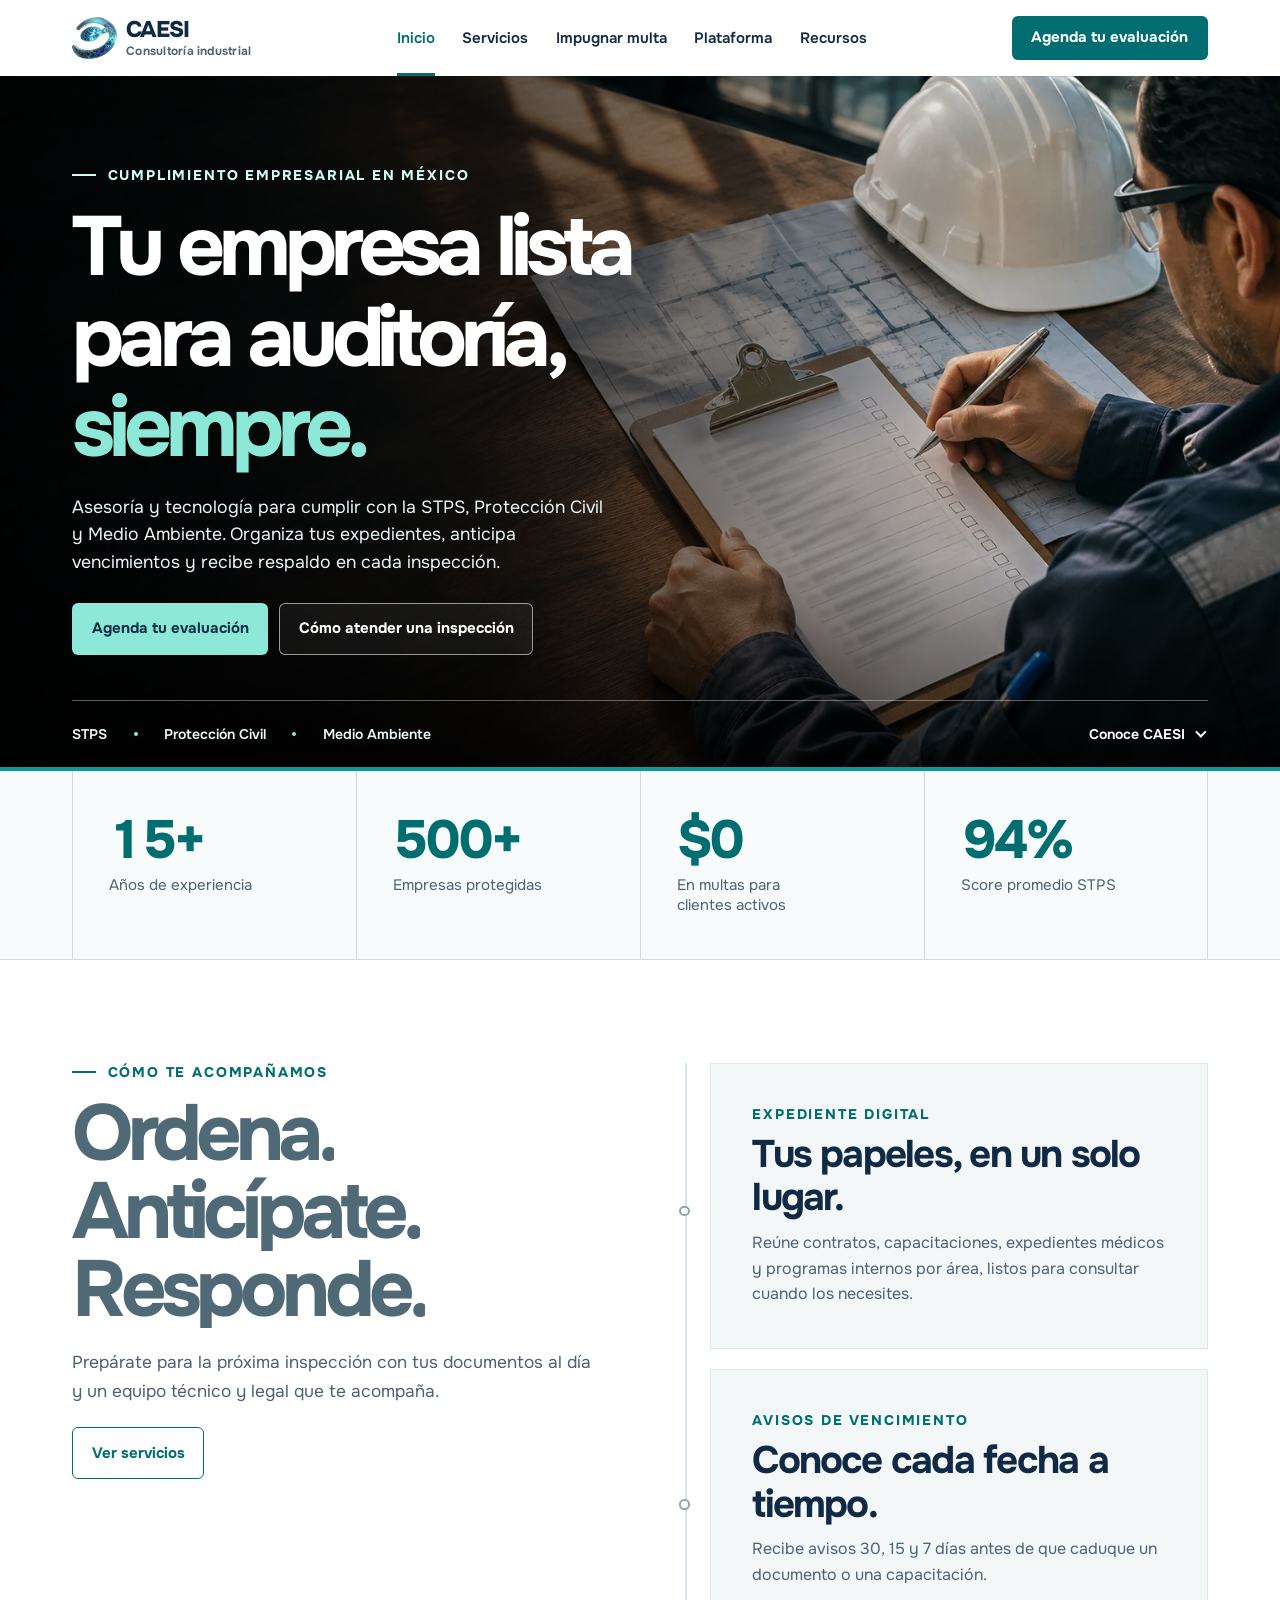
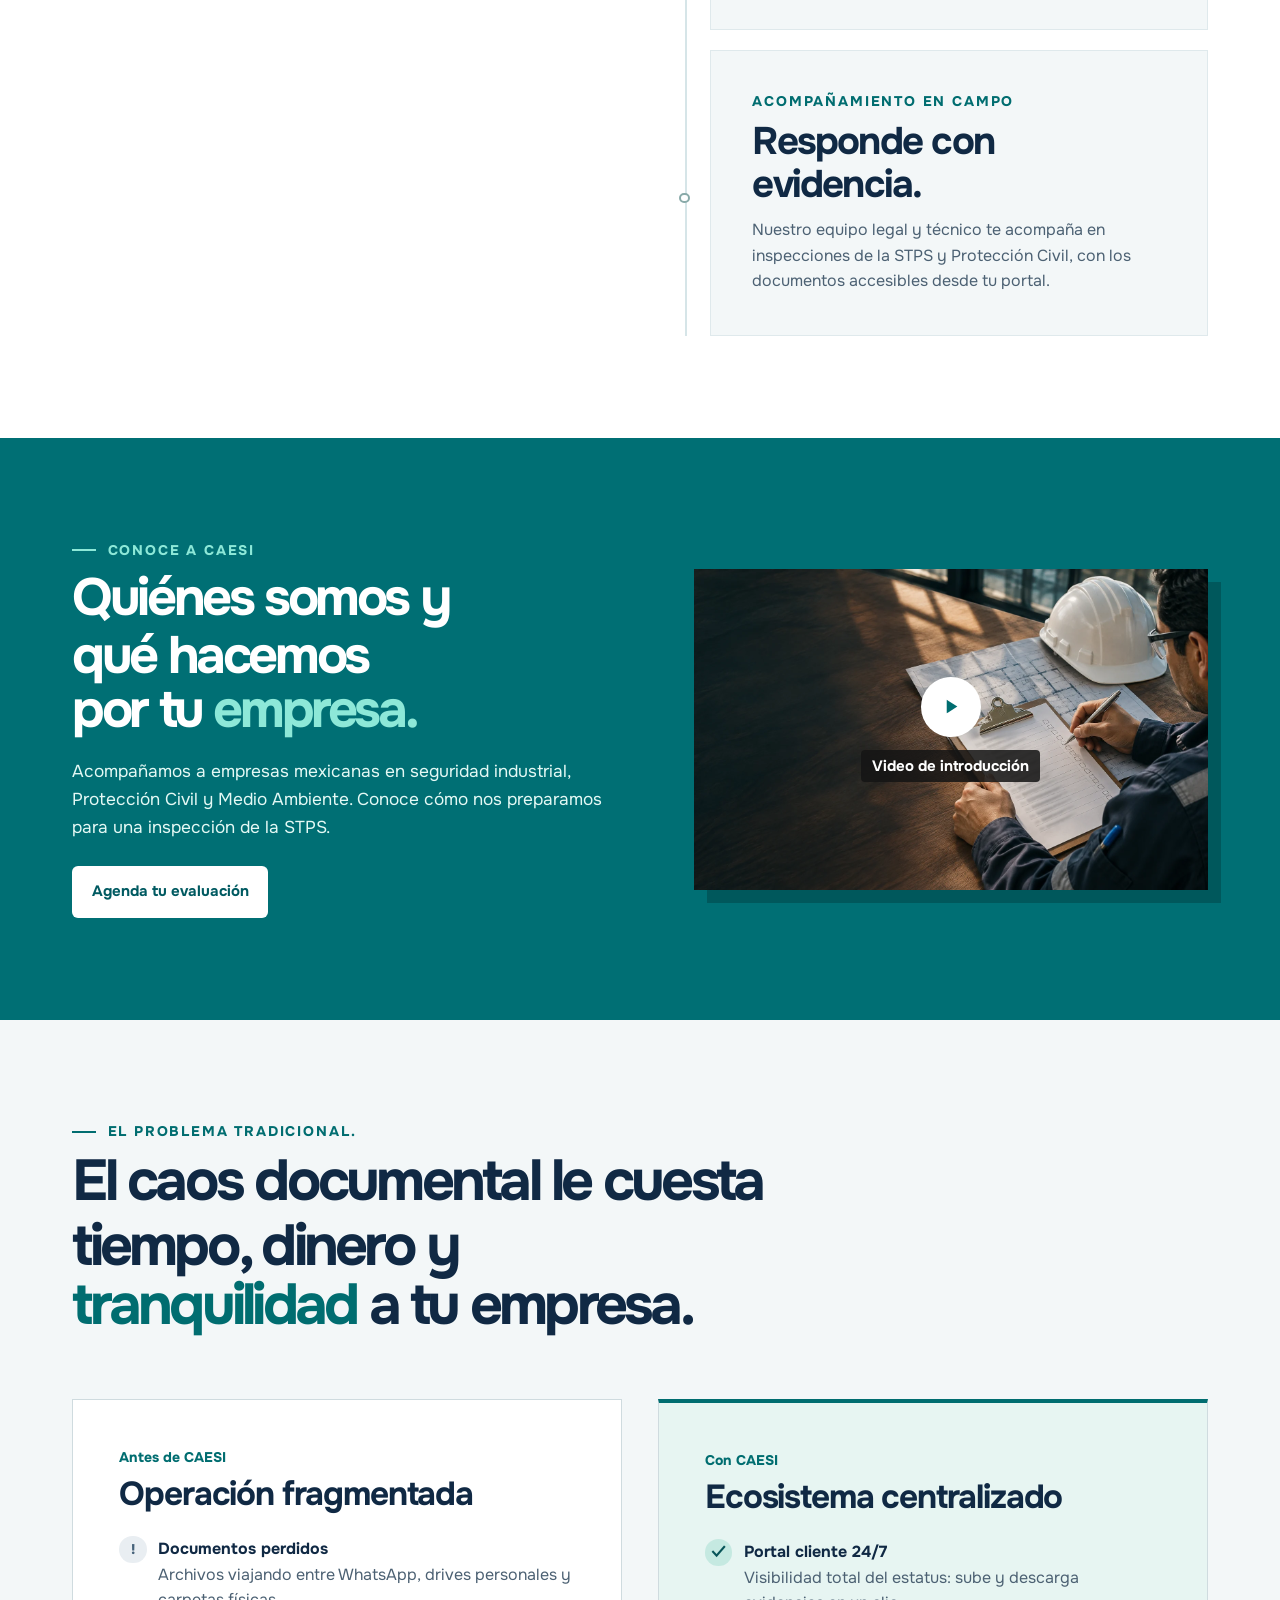
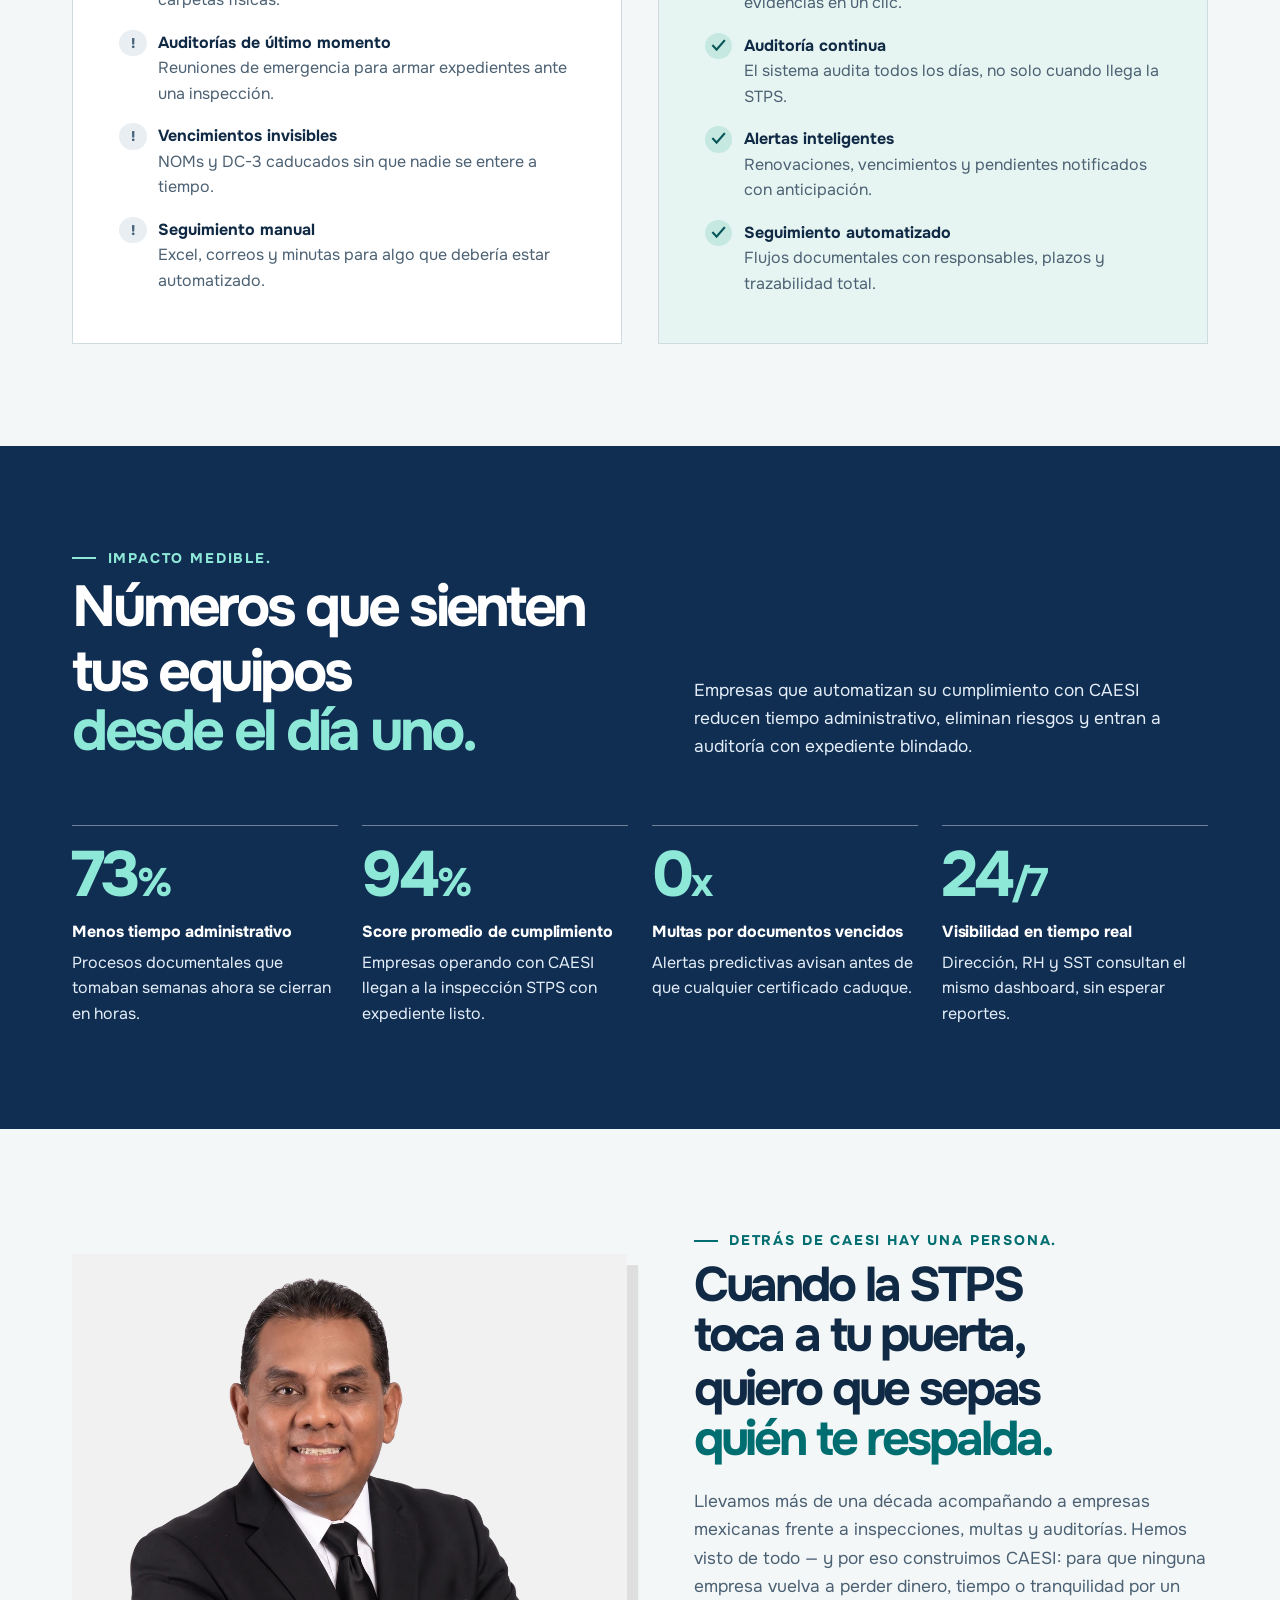
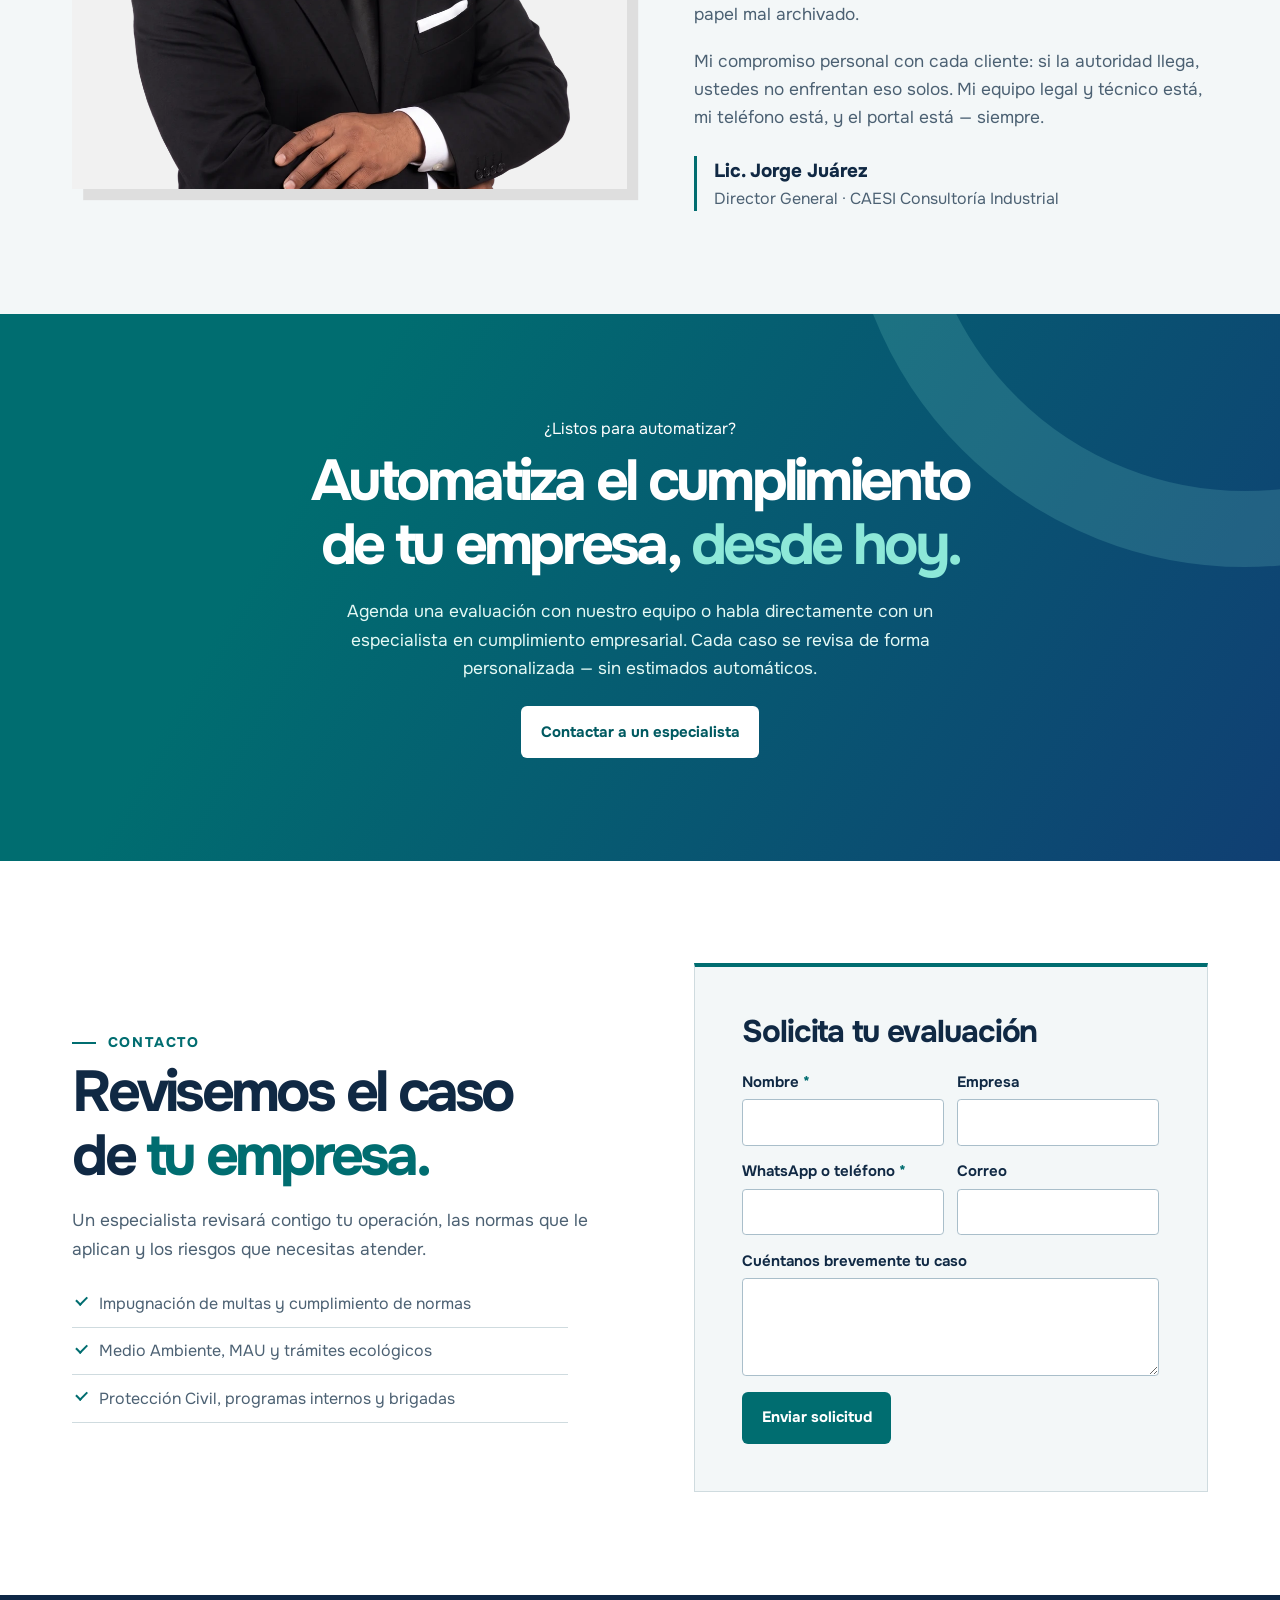
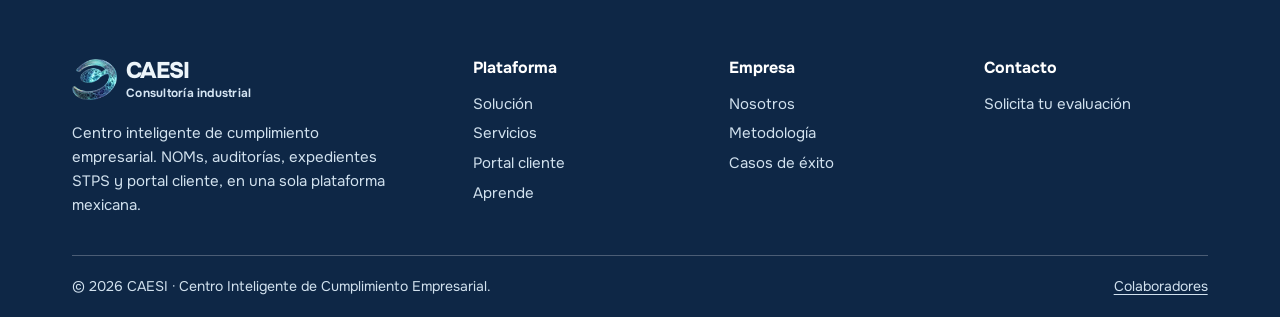
==== commit 28798704: "Añade portada con video de Pexels y elimina el tinte verde de los medios" ====
--- a/index.html
+++ b/index.html
@@ -67,10 +67,14 @@
 <main id="contenido" tabindex="-1">
 <section id="hero" data-view="inicio" class="act">
   <div class="hero-stage">
-    <picture class="hero-image" aria-hidden="true">
-      <source media="(max-width: 680px)" srcset="assets/auditoria-movil.webp" width="739" height="941">
-      <img src="assets/auditoria.webp" width="1672" height="941" alt="" fetchpriority="high">
-    </picture>
+    <div class="hero-media" aria-hidden="true">
+      <picture class="hero-image">
+        <source media="(max-width: 680px)" srcset="assets/auditoria-movil.webp" width="739" height="941">
+        <img src="assets/auditoria.webp" width="1672" height="941" alt="" fetchpriority="high">
+      </picture>
+      <!-- Mikael Blomkvist, Pexels 8964375. Recorte para la portada. -->
+      <video id="heroVideo" class="hero-video" data-src="assets/auditoria-portada.mp4" muted loop playsinline preload="none" disablepictureinpicture></video>
+    </div>
     <div class="wrap hero-copy">
       <p class="eyebrow hero-kicker reveal">Cumplimiento empresarial en México</p>
       <h1 class="display" data-letter-reveal>Tu empresa lista<br>para auditoría,<br><em>siempre.</em></h1>
@@ -85,7 +89,10 @@
         <div class="hero-specialties" aria-label="Áreas de especialidad">
           <span>STPS</span><span>Protección Civil</span><span>Medio Ambiente</span>
         </div>
-        <a href="#cumplimiento" class="scroll-link">Conoce CAESI <span aria-hidden="true"></span></a>
+        <div class="hero-controls">
+          <a href="#cumplimiento" class="scroll-link">Conoce CAESI <span aria-hidden="true"></span></a>
+          <button type="button" class="hero-video-toggle" aria-label="Reproducir video de portada" aria-controls="heroVideo" hidden><span aria-hidden="true"></span></button>
+        </div>
       </div>
     </div>
   </div>
--- a/assets/caesi.css
+++ b/assets/caesi.css
@@ -103,7 +103,9 @@
   top: 0;
   background: #fff;
   box-shadow: 0 1px 0 #10294419;
-}
+  transition: transform .24s var(--ease);
+}
+.site-header.is-offscreen { transform: translateY(calc(-100% - 3px)); pointer-events: none; }
 .nav-inner {
   width: min(100% - var(--gutter) * 2, 1320px);
   min-height: var(--nav-height);
@@ -143,20 +145,23 @@
   min-height: clamp(40rem, 76svh, 55rem);
   padding-block: clamp(4rem, 7vw, 6rem) 7rem;
   overflow: hidden;
-  background: #102a43;
+  background: #191919;
   color: #fff;
   --section-accent: var(--mint);
 }
-.hero-image { position: absolute; inset: -6% 0; z-index: -2; transform: translate3d(0, var(--photo-shift, 0px), 0); }
-.hero-image img { width: 100%; height: 100%; object-fit: cover; object-position: center; }
+.hero-media { position: absolute; inset: -6% 0; z-index: -2; transform: translate3d(0, var(--photo-shift, 0px), 0); }
+.hero-image, .hero-video { position: absolute; inset: 0; }
+.hero-image img, .hero-video { width: 100%; height: 100%; object-fit: cover; }
+.hero-video { opacity: 0; transition: opacity .42s ease; }
+.hero-video.has-frame { opacity: 1; }
 .hero-stage::after {
   position: absolute;
   inset: 0;
   z-index: -1;
   content: "";
   background:
-    linear-gradient(0deg, #071c30de 0%, transparent 36%),
-    linear-gradient(90deg, #071c30f5 0%, #0a2436d7 25%, #0a243677 54%, #08223705 100%);
+    linear-gradient(0deg, #000b 0%, transparent 30%),
+    linear-gradient(90deg, #000d 0%, #000a 36%, #0007 55%, transparent 78%);
 }
 .hero-kicker { color: #d3faf3; }
 .display { margin-block: 1.3rem 1.5rem; max-width: 53rem; font-size: clamp(3.4rem, 6.55vw, 7.35rem); font-weight: 720; line-height: .99; letter-spacing: -.073em; text-wrap: wrap; }
@@ -166,6 +171,23 @@
 .hero-actions .btn-blue:hover { background: #c5f4eb; }
 .hero-bottom { position: absolute; inset: auto 0 0; }
 .hero-bottom .wrap { min-height: 4.15rem; border-top: 1px solid #ffffff5a; display: flex; align-items: center; justify-content: space-between; gap: 1rem; }
+.hero-controls { display: flex; align-items: center; gap: 1rem; }
+.hero-video-toggle {
+  display: inline-grid;
+  place-items: center;
+  flex: 0 0 2.75rem;
+  width: 2.75rem;
+  height: 2.75rem;
+  padding: 0;
+  border: 1px solid #ffffff91;
+  border-radius: .375rem;
+  background: #0a243660;
+  color: #fff;
+}
+.hero-video-toggle:hover { color: var(--navy); background: #fff; }
+.hero-video-toggle:focus-visible { outline-color: var(--mint); }
+.hero-video-toggle span { margin-left: 2px; border-block: .41rem solid transparent; border-left: .61rem solid currentColor; }
+.hero-video-toggle.is-playing span { width: .62rem; height: .78rem; margin: 0; border: 0; border-inline: 3px solid currentColor; }
 .hero-specialties { display: flex; flex-wrap: wrap; gap: .44rem clamp(.7rem, 2.1vw, 1.65rem); color: #eef9fa; font-size: .875rem; font-weight: 600; }
 .hero-specialties span + span { display: flex; align-items: center; gap: clamp(.7rem, 2.1vw, 1.65rem); }
 .hero-specialties span + span::before { content: ""; width: 4px; height: 4px; border-radius: 50%; background: var(--mint); }
@@ -216,15 +238,15 @@
 .intro-section .btn-blue, .cta-band .btn-blue { background: #fff; color: #005a61; }
 .intro-section .btn-blue:hover, .cta-band .btn-blue:hover { background: var(--mint); }
 .intro-media { position: relative; min-width: 0; }
-.introvid, .vembed { position: relative; isolation: isolate; aspect-ratio: 16 / 10; overflow: hidden; background: var(--navy); }
-.introvid { box-shadow: 13px 13px 0 #a5f1df63; cursor: pointer; }
+.introvid, .vembed { position: relative; isolation: isolate; aspect-ratio: 16 / 10; overflow: hidden; background: #191919; }
+.introvid { box-shadow: 13px 13px 0 #0003; cursor: pointer; }
 .introvid-poster, .introvid-play, .introvid iframe, .vembed iframe, .vembed-poster { position: absolute; inset: 0; width: 100%; height: 100%; border: 0; }
 .introvid-poster { background-position: center; background-size: cover; transition: transform .6s var(--ease); }
 .introvid:hover .introvid-poster { transform: scale(1.045); }
-.introvid-play { display: grid; align-content: center; justify-items: center; gap: .8rem; background: #0b254a76; color: #fff; }
+.introvid-play { display: grid; align-content: center; justify-items: center; gap: .8rem; color: #fff; }
 .iv-btn, .vid-play { display: grid; place-items: center; width: 3.75rem; height: 3.75rem; border-radius: 50%; background: #fff; color: var(--teal); }
 .iv-btn svg, .vid-play svg { width: 1.45rem; height: 1.45rem; }
-.iv-cap { font-size: .9375rem; font-weight: 700; }
+.iv-cap { padding: .25rem .7rem; border-radius: .25rem; background: #151515d9; font-size: .9375rem; font-weight: 700; }
 
 .gradient-band, .ai-band, .news-band, .steps-wrap { background: var(--paper); }
 .compare { display: grid; grid-template-columns: repeat(2, minmax(0, 1fr)); gap: clamp(1rem, 3vw, 2.25rem); margin-top: clamp(2rem, 5vw, 4.5rem); }
@@ -323,8 +345,7 @@
 .metric p { color: #e3eef8; }
 .founder-band { background: var(--paper); }
 .founder-grid { align-items: center; }
-.founder-photo { padding: 0 .7rem .7rem 0; background: linear-gradient(135deg, transparent 50%, #318b98 50%); }
-.founder-photo-frame { display: grid; justify-items: center; overflow: hidden; background: linear-gradient(150deg, #e6f7f4 28%, #c4dde3); }
+.founder-photo-frame { display: grid; justify-items: center; overflow: hidden; background: #f1f1f1; box-shadow: .7rem .7rem 0 #dedede; }
 .founder-photo-frame img { width: min(83%, 440px); height: auto; margin-top: 1.5rem; }
 .founder-copy .h2 { font-size: clamp(2.2rem, 3.8vw, 4rem); }
 .founder-sign { margin-top: 1.5rem; padding-left: 1.05rem; border-left: 3px solid var(--teal); }
@@ -357,7 +378,7 @@
 .vfeat-copy p, .vfeat-chan { color: var(--muted); }
 .vfeat-chan { display: flex; align-items: center; gap: .4rem; flex-wrap: wrap; margin-top: 1rem; font-size: .875rem; }
 .vid-grid { margin-top: 1rem; }
-.vid-thumb { position: relative; aspect-ratio: 16 / 9; overflow: hidden; background: var(--navy); }
+.vid-thumb { position: relative; aspect-ratio: 16 / 9; overflow: hidden; background: #191919; }
 .vid-thumb img, .vid-thumb iframe { width: 100%; height: 100%; }
 .vid-thumb iframe { position: absolute; inset: 0; border: 0; }
 .vid-play { position: absolute; inset: auto auto .65rem .65rem; width: 2.4rem; height: 2.4rem; }
@@ -446,12 +467,12 @@
   .nav-cta { display: none; }
   .hero-stage { min-height: clamp(35rem, 78svh, 45rem); padding-block: 3.5rem 6rem; }
   .hero-image img { object-position: 57% center; }
-  .hero-stage::after { background: linear-gradient(90deg, #081d30ed, #0a24376e), linear-gradient(0deg, #071c30d4, transparent 50%); }
+  .hero-stage::after { background: linear-gradient(90deg, #000c, #0009), linear-gradient(0deg, #0008, transparent 42%); }
   .display { font-size: clamp(2.15rem, 9.85vw, 4.3rem); letter-spacing: -.069em; }
   .hero-kicker { font-size: .8125rem; letter-spacing: .08em; }
   .hero-actions { gap: .65rem; }
   .hero-actions .btn { min-height: 2.95rem; padding-inline: .72rem; font-size: .875rem; }
-  .hero-bottom .wrap { min-height: 3.75rem; align-items: center; }
+  .hero-bottom .wrap { min-height: 3.75rem; align-items: center; gap: .55rem; }
   .hero-specialties { gap: .32rem .5rem; font-size: .8125rem; }
   .hero-specialties span + span { gap: .5rem; }
   .scroll-link { display: none; }
@@ -472,5 +493,5 @@
 }
 @media (prefers-reduced-motion: reduce) {
   *, *::before, *::after { animation-duration: .01ms !important; transition-duration: .01ms !important; }
-  .hero-image { transform: none; }
-}
+  .hero-media { transform: none; }
+}
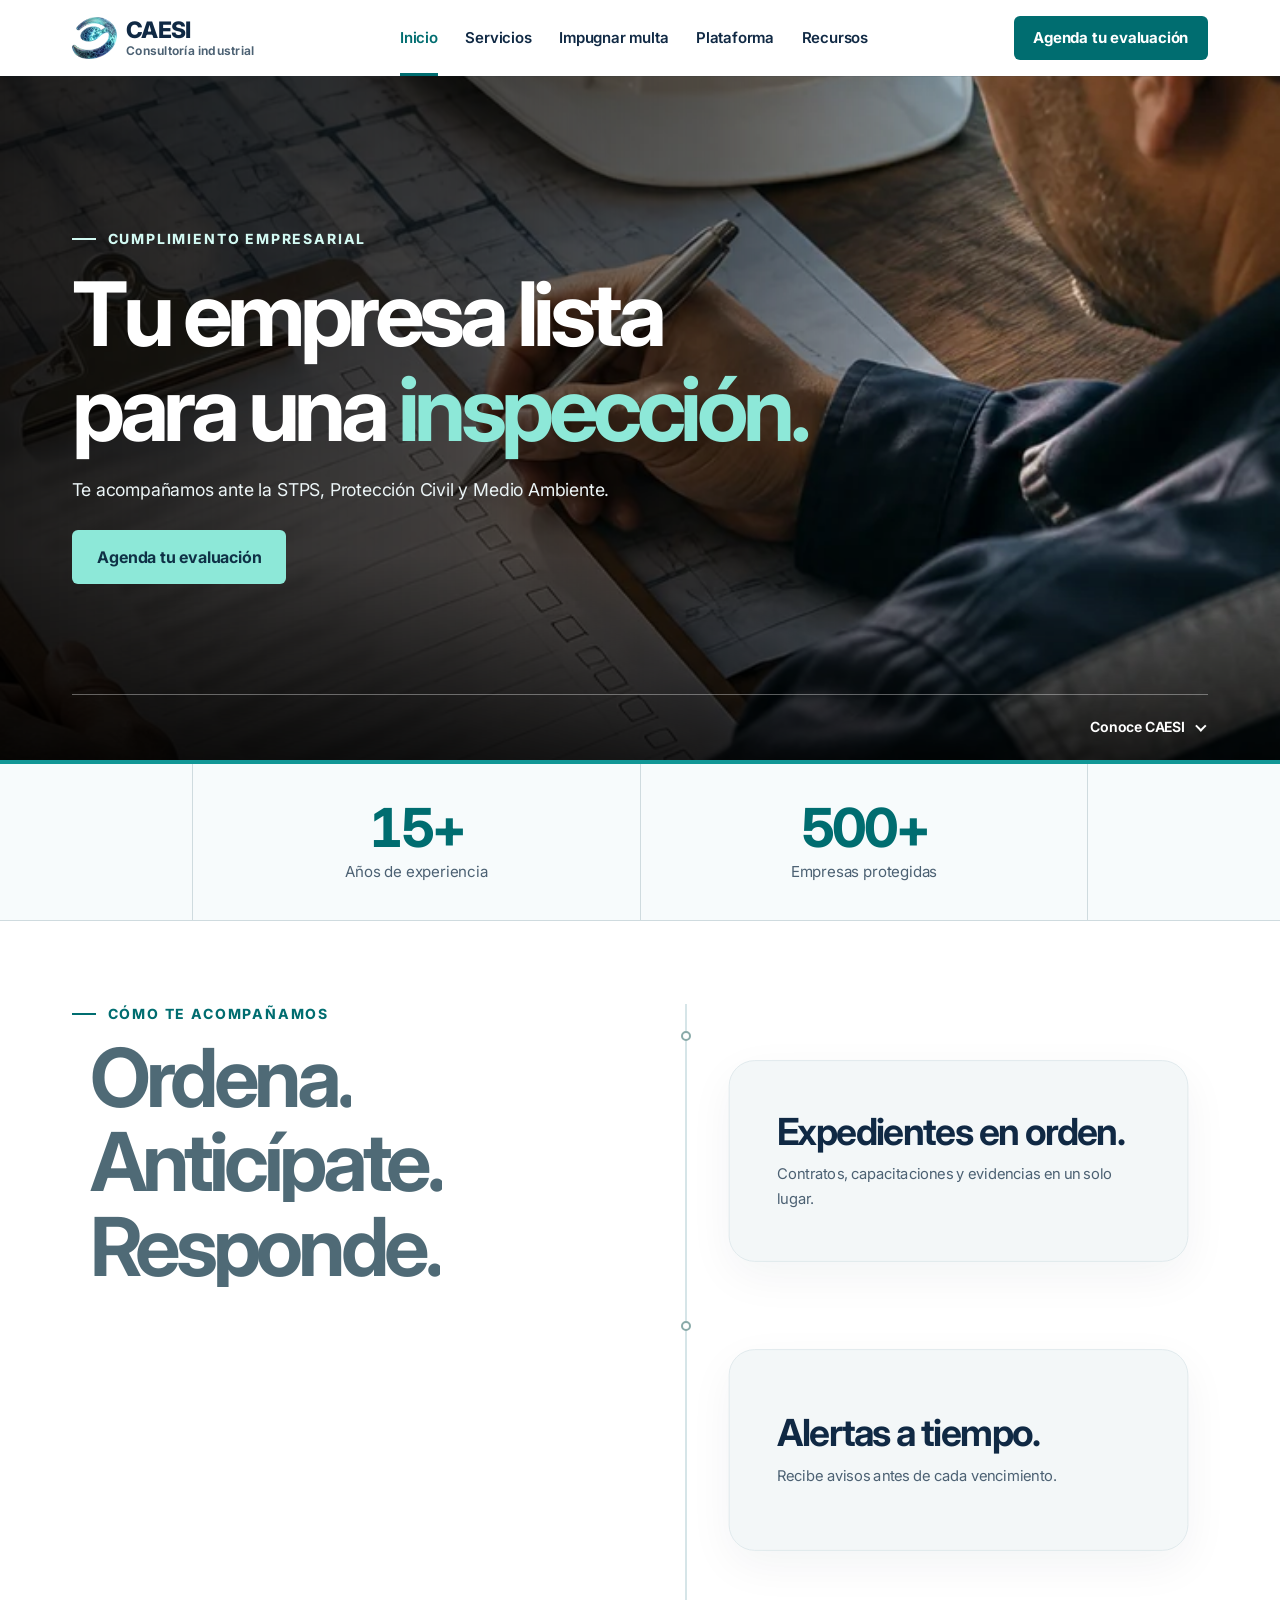
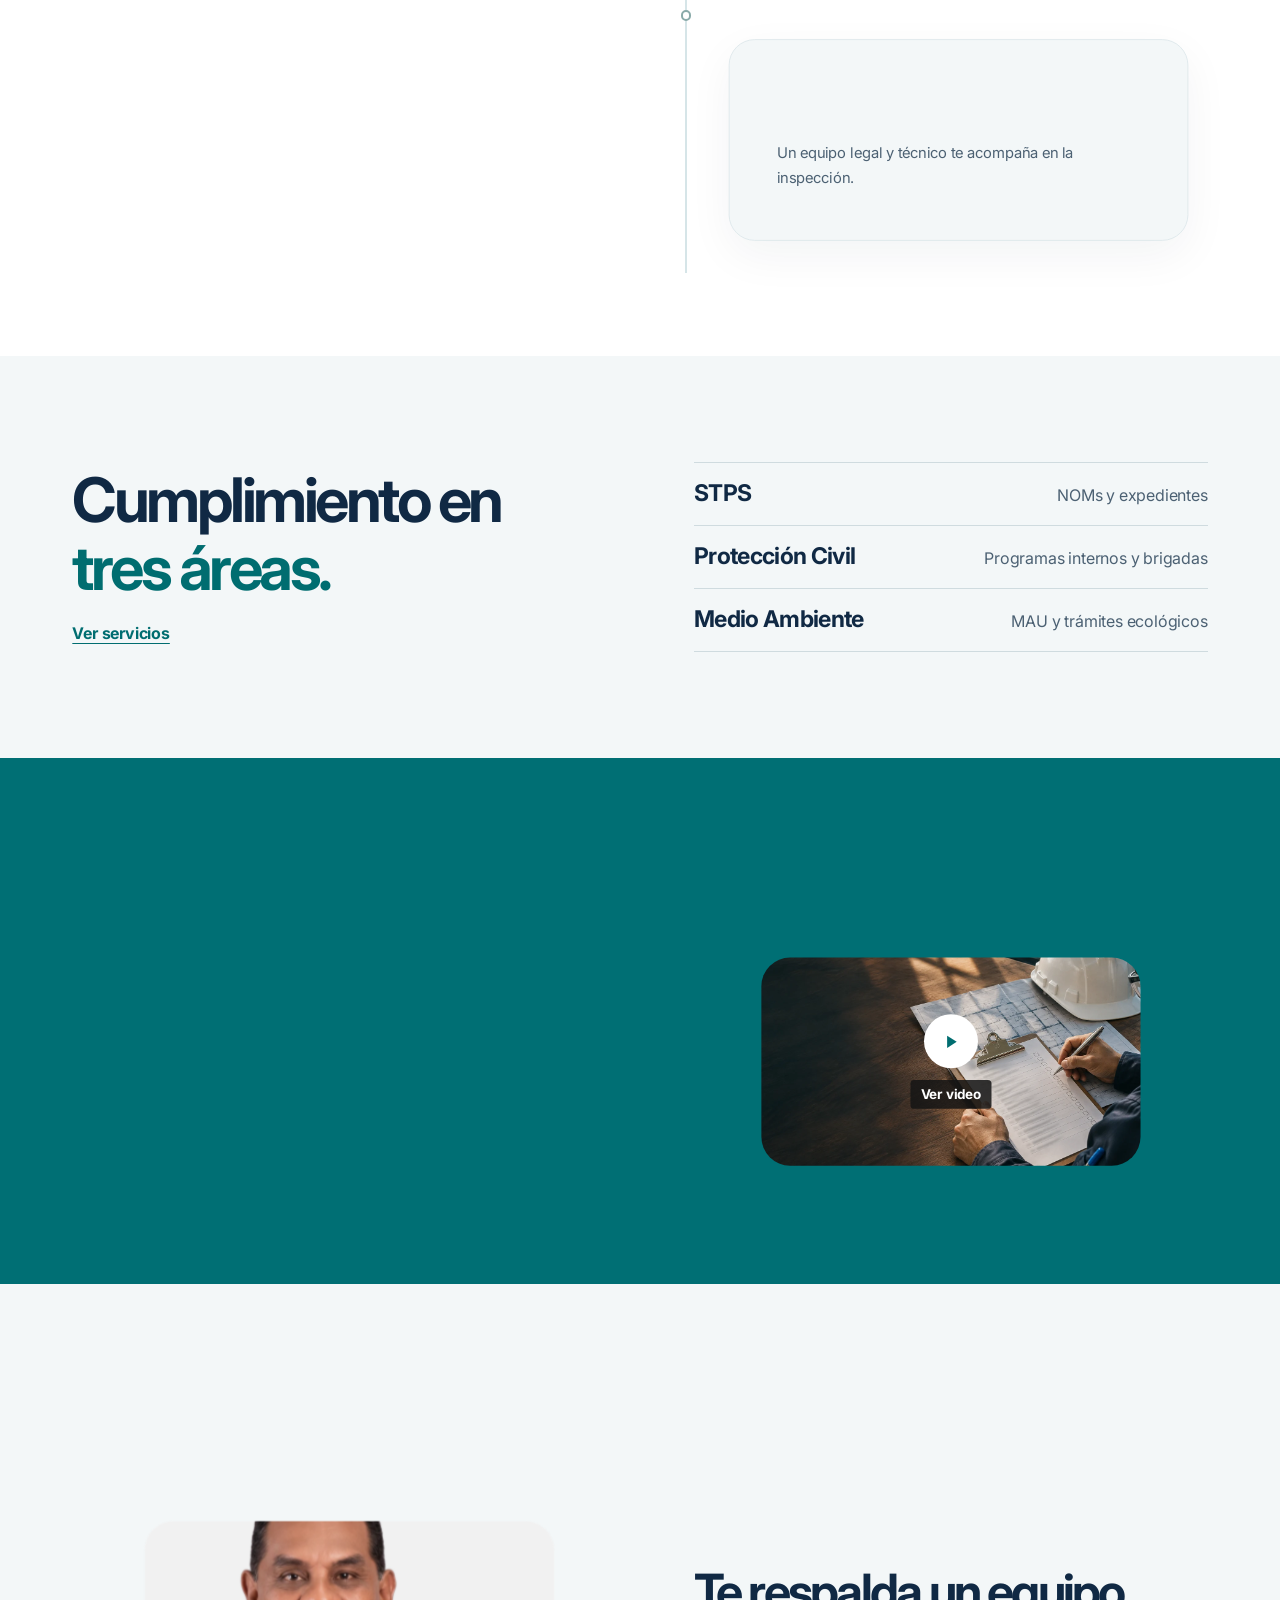
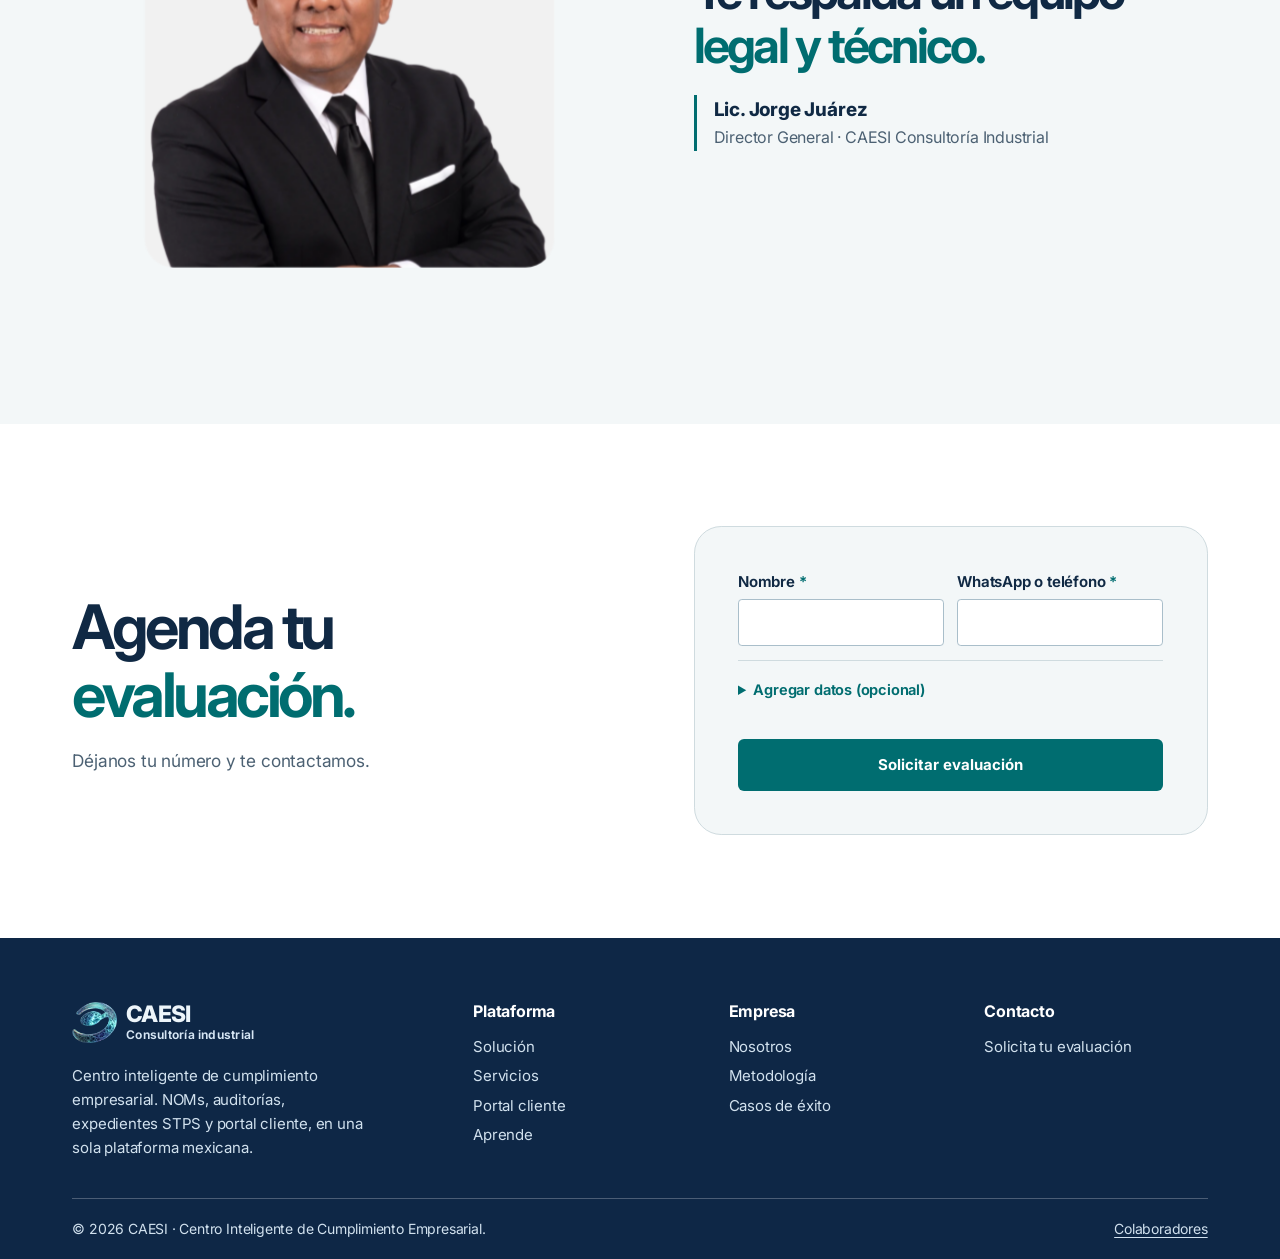
==== commit 76a990b2: "Simplifica la portada y el formulario de evaluación de CAESI" ====
--- a/index.html
+++ b/index.html
@@ -76,19 +76,15 @@
       <video id="heroVideo" class="hero-video" data-src="assets/auditoria-portada.mp4" muted loop playsinline preload="none" disablepictureinpicture></video>
     </div>
     <div class="wrap hero-copy">
-      <p class="eyebrow hero-kicker reveal">Cumplimiento empresarial en México</p>
-      <h1 class="display" data-letter-reveal>Tu empresa lista<br>para auditoría,<br><em>siempre.</em></h1>
-      <p class="hero-sub reveal d1">Asesoría y tecnología para cumplir con la STPS, Protección Civil y Medio Ambiente. Organiza tus expedientes, anticipa vencimientos y recibe respaldo en cada inspección.</p>
+      <p class="eyebrow hero-kicker reveal">Cumplimiento empresarial</p>
+      <h1 class="display" data-letter-reveal>Tu empresa lista<br>para una <em>inspección.</em></h1>
+      <p class="hero-sub reveal d1">Te acompañamos ante la STPS, Protección Civil y Medio Ambiente.</p>
       <div class="hero-actions reveal d2">
         <a href="#contacto" class="btn btn-blue" onclick="trackEvent('cta_click',{location:'hero',label:'evaluacion'})">Agenda tu evaluación</a>
-        <a href="#aprende" class="btn btn-ghost" onclick="trackEvent('cta_click',{location:'hero',label:'ver_inspeccion'})">Cómo atender una inspección</a>
       </div>
     </div>
     <div class="hero-bottom">
       <div class="wrap">
-        <div class="hero-specialties" aria-label="Áreas de especialidad">
-          <span>STPS</span><span>Protección Civil</span><span>Medio Ambiente</span>
-        </div>
         <div class="hero-controls">
           <a href="#cumplimiento" class="scroll-link">Conoce CAESI <span aria-hidden="true"></span></a>
           <button type="button" class="hero-video-toggle" aria-label="Reproducir video de portada" aria-controls="heroVideo" hidden><span aria-hidden="true"></span></button>
@@ -100,8 +96,6 @@
     <dl class="wrap hero-trust">
       <div class="ht-item"><dt>Años de experiencia</dt><dd><span class="sr-only">15+</span><span aria-hidden="true"><span data-counter="15">15</span>+</span></dd></div>
       <div class="ht-item"><dt>Empresas protegidas</dt><dd><span class="sr-only">500+</span><span aria-hidden="true"><span data-counter="500">500</span>+</span></dd></div>
-      <div class="ht-item"><dt>En multas para clientes activos</dt><dd>$0</dd></div>
-      <div class="ht-item"><dt>Score promedio STPS</dt><dd><span class="sr-only">94%</span><span aria-hidden="true"><span data-counter="94">94</span>%</span></dd></div>
     </dl>
   </div>
 </section>
@@ -111,37 +105,43 @@
     <div class="journey-copy">
       <p class="eyebrow reveal">Cómo te acompañamos</p>
       <h2 class="journey-title"><span data-journey-word>Ordena.</span> <span data-journey-word>Anticípate.</span> <span data-journey-word>Responde.</span></h2>
-      <p class="lede reveal">Prepárate para la próxima inspección con tus documentos al día y un equipo técnico y legal que te acompaña.</p>
-      <a href="#servicios" class="btn btn-outline reveal">Ver servicios</a>
     </div>
     <div class="journey-features">
       <article class="journey-card" data-journey-card>
-        <p class="eyebrow">Expediente digital</p>
-        <h3 data-line-reveal>Tus papeles, en un solo lugar.</h3>
-        <p>Reúne contratos, capacitaciones, expedientes médicos y programas internos por área, listos para consultar cuando los necesites.</p>
+        <h3 data-line-reveal>Expedientes en orden.</h3>
+        <p>Contratos, capacitaciones y evidencias en un solo lugar.</p>
       </article>
       <article class="journey-card" data-journey-card>
-        <p class="eyebrow">Avisos de vencimiento</p>
-        <h3 data-line-reveal>Conoce cada fecha a tiempo.</h3>
-        <p>Recibe avisos 30, 15 y 7 días antes de que caduque un documento o una capacitación.</p>
+        <h3 data-line-reveal>Alertas a tiempo.</h3>
+        <p>Recibe avisos antes de cada vencimiento.</p>
       </article>
       <article class="journey-card" data-journey-card>
-        <p class="eyebrow">Acompañamiento en campo</p>
-        <h3 data-line-reveal>Responde con evidencia.</h3>
-        <p>Nuestro equipo legal y técnico te acompaña en inspecciones de la STPS y Protección Civil, con los documentos accesibles desde tu portal.</p>
+        <h3 data-line-reveal>Respaldo en campo.</h3>
+        <p>Un equipo legal y técnico te acompaña en la inspección.</p>
       </article>
     </div>
   </div>
 </section>
 
 <!-- ═══════ Video de introducción (servicios en 1 min) ═══════ -->
+<section id="solucion" class="gradient-band act" data-view="inicio">
+  <div class="wrap solution-grid">
+    <div class="reveal">
+      <h2 class="h2" data-line-reveal>Cumplimiento en<br><em>tres áreas.</em></h2>
+      <a href="#servicios" class="solution-link">Ver servicios</a>
+    </div>
+    <ul class="solution-list reveal d1">
+      <li><strong>STPS</strong><span>NOMs y expedientes</span></li>
+      <li><strong>Protección Civil</strong><span>Programas internos y brigadas</span></li>
+      <li><strong>Medio Ambiente</strong><span>MAU y trámites ecológicos</span></li>
+    </ul>
+  </div>
+</section>
+
 <section id="nosotros" class="intro-section act" data-view="inicio">
   <div class="wrap split">
     <div class="reveal">
-      <p class="eyebrow">Conoce a CAESI</p>
-      <h2 class="h2" data-line-reveal>Quiénes somos y<br>qué hacemos por tu <em>empresa.</em></h2>
-      <p class="lede" style="margin-top:20px">Acompañamos a empresas mexicanas en seguridad industrial, Protección Civil y Medio Ambiente. Conoce cómo nos preparamos para una inspección de la STPS.</p>
-      <div style="margin-top:24px"><a href="#contacto" class="btn btn-blue">Agenda tu evaluación </a></div>
+      <h2 class="h2" data-line-reveal>Así es una<br><em>inspección de la STPS.</em></h2>
     </div>
     <div class="intro-media reveal d2">
       <!-- REEMPLAZAR: cambia el data-yt (aquí y en la URL del poster) por el ID de tu video intro real. Debe ser un video que PERMITA incrustación, o dará Error 153. -->
@@ -149,42 +149,11 @@
         <div class="introvid-poster" style="background-image:url('https://i.ytimg.com/vi/YsiA7w799wY/hqdefault.jpg'), url('assets/auditoria.webp')"></div>
         <div class="introvid-play">
           <span class="iv-btn"><svg viewBox="0 0 24 24" fill="currentColor"><path d="M8 5v14l11-7L8 5z"/></svg></span>
-          <span class="iv-cap">Video de introducción</span>
+          <span class="iv-cap">Ver video</span>
         </div>
       </div>
     </div>
   </div>
-</section>
-
-<section id="solucion" class="gradient-band act" data-view="inicio">
-<div class="wrap">
-<div style="max-width:780px" class="reveal">
-<div class="eyebrow">El problema tradicional.</div>
-<h2 class="h2" data-line-reveal>El caos documental le cuesta<br>tiempo, dinero y <em>tranquilidad</em> a tu empresa.</h2>
-</div>
-<div class="compare">
-<div class="compare-card reveal">
-<div class="lbl">Antes de CAESI</div>
-<h3>Operación fragmentada</h3>
-<div class="ci-list">
-<div class="ci-item"><div class="ci-icon bad">!</div><div class="ci-text"><b>Documentos perdidos</b>Archivos viajando entre WhatsApp, drives personales y carpetas físicas.</div></div>
-<div class="ci-item"><div class="ci-icon bad">!</div><div class="ci-text"><b>Auditorías de último momento</b>Reuniones de emergencia para armar expedientes ante una inspección.</div></div>
-<div class="ci-item"><div class="ci-icon bad">!</div><div class="ci-text"><b>Vencimientos invisibles</b>NOMs y DC-3 caducados sin que nadie se entere a tiempo.</div></div>
-<div class="ci-item"><div class="ci-icon bad">!</div><div class="ci-text"><b>Seguimiento manual</b>Excel, correos y minutas para algo que debería estar automatizado.</div></div>
-</div>
-</div>
-<div class="compare-card is-good reveal d2">
-<div class="lbl">Con CAESI</div>
-<h3>Ecosistema centralizado</h3>
-<div class="ci-list">
-<div class="ci-item"><div class="ci-icon ok">✓</div><div class="ci-text"><b>Portal cliente 24/7</b>Visibilidad total del estatus: sube y descarga evidencias en un clic.</div></div>
-<div class="ci-item"><div class="ci-icon ok">✓</div><div class="ci-text"><b>Auditoría continua</b>El sistema audita todos los días, no solo cuando llega la STPS.</div></div>
-<div class="ci-item"><div class="ci-icon ok">✓</div><div class="ci-text"><b>Alertas inteligentes</b>Renovaciones, vencimientos y pendientes notificados con anticipación.</div></div>
-<div class="ci-item"><div class="ci-icon ok">✓</div><div class="ci-text"><b>Seguimiento automatizado</b>Flujos documentales con responsables, plazos y trazabilidad total.</div></div>
-</div>
-</div>
-</div>
-</div>
 </section>
 
 <section id="servicios" class="section" data-view="servicios">
@@ -409,24 +378,6 @@
   </div>
 </section>
 
-<section class="metrics-wrap act" data-view="inicio">
-<div class="wrap metrics-head">
-<div class="reveal">
-<div class="eyebrow">Impacto medible.</div>
-<h2 class="h2" data-line-reveal>Números que sienten<br>tus equipos <em>desde el día uno.</em></h2>
-</div>
-<div class="reveal d2">
-<p class="lede">Empresas que automatizan su cumplimiento con CAESI reducen tiempo administrativo, eliminan riesgos y entran a auditoría con expediente blindado.</p>
-</div>
-</div>
-<div class="wrap metrics-grid">
-<div class="metric reveal"><div class="num">73<span>%</span></div><div class="lbl">Menos tiempo administrativo</div><p>Procesos documentales que tomaban semanas ahora se cierran en horas.</p></div>
-<div class="metric reveal d1"><div class="num">94<span>%</span></div><div class="lbl">Score promedio de cumplimiento</div><p>Empresas operando con CAESI llegan a la inspección STPS con expediente listo.</p></div>
-<div class="metric reveal d2"><div class="num">0<span>x</span></div><div class="lbl">Multas por documentos vencidos</div><p>Alertas predictivas avisan antes de que cualquier certificado caduque.</p></div>
-<div class="metric reveal d3"><div class="num">24<span>/7</span></div><div class="lbl">Visibilidad en tiempo real</div><p>Dirección, RH y SST consultan el mismo dashboard, sin esperar reportes.</p></div>
-</div>
-</section>
-
 <section id="fundador" class="founder-band act" data-view="inicio">
 <div class="wrap">
   <div class="founder-grid">
@@ -436,10 +387,7 @@
       </div>
     </div>
     <div class="founder-copy reveal d2">
-      <div class="eyebrow">Detrás de CAESI hay una persona.</div>
-      <h2 class="h2" data-line-reveal>Cuando la STPS toca a tu puerta,<br>quiero que sepas <em>quién te respalda.</em></h2>
-      <p class="lede" style="margin-top:22px">Llevamos más de una década acompañando a empresas mexicanas frente a inspecciones, multas y auditorías. Hemos visto de todo — y por eso construimos CAESI: para que ninguna empresa vuelva a perder dinero, tiempo o tranquilidad por un papel mal archivado.</p>
-      <p class="lede" style="margin-top:18px">Mi compromiso personal con cada cliente: si la autoridad llega, ustedes no enfrentan eso solos. Mi equipo legal y técnico está, mi teléfono está, y el portal está — siempre.</p>
+      <h2 class="h2" data-line-reveal>Te respalda un equipo<br><em>legal y técnico.</em></h2>
       <div class="founder-sign">
         <div class="founder-name">Lic. Jorge Juárez</div>
         <div class="founder-role">Director General · CAESI Consultoría Industrial</div>
@@ -562,57 +510,45 @@
 </div>
 </section>
 
-<section class="cta-band act" data-view="inicio">
-<div class="wrap-narrow">
-<div class="eyebrow-serif reveal">¿Listos para automatizar?</div>
-<h2 class="h2" data-letter-reveal>Automatiza el cumplimiento<br>de tu empresa, <em>desde hoy.</em></h2>
-<p class="lede lede-center reveal d2" style="margin-top:22px">Agenda una evaluación con nuestro equipo o habla directamente con un especialista en cumplimiento empresarial. Cada caso se revisa de forma personalizada — sin estimados automáticos.</p>
-<div class="cta-actions reveal d3">
-<a href="#contacto" class="btn btn-blue" onclick="trackEvent('cta_click',{location:'cta_band',label:'contacto'})">Contactar a un especialista </a>
-</div>
-</div>
-</section>
-
 <section id="contacto" class="contact-band act" data-view="inicio">
   <div class="wrap contact-grid">
     <div class="contact-copy">
-      <p class="eyebrow reveal">Contacto</p>
-      <h2 class="h2" data-line-reveal>Revisemos el caso<br>de <em>tu empresa.</em></h2>
-      <p class="lede reveal">Un especialista revisará contigo tu operación, las normas que le aplican y los riesgos que necesitas atender.</p>
-      <ul class="contact-topics reveal">
-        <li>Impugnación de multas y cumplimiento de normas</li>
-        <li>Medio Ambiente, MAU y trámites ecológicos</li>
-        <li>Protección Civil, programas internos y brigadas</li>
-      </ul>
+      <h2 class="h2" data-line-reveal tabindex="-1">Agenda tu<br><em>evaluación.</em></h2>
+      <p class="lede reveal">Déjanos tu número y te contactamos.</p>
     </div>
     <form id="leadForm" class="lead-form reveal d1" onsubmit="return enviarLead(event)">
-      <h3>Solicita tu evaluación</h3>
       <div class="lf-row">
         <label for="lf_nombre">Nombre <span aria-hidden="true">*</span>
           <input id="lf_nombre" type="text" required autocomplete="name">
         </label>
-        <label for="lf_empresa">Empresa
-          <input id="lf_empresa" type="text" autocomplete="organization">
-        </label>
-      </div>
-      <div class="lf-row">
         <label for="lf_tel">WhatsApp o teléfono <span aria-hidden="true">*</span>
           <input id="lf_tel" type="tel" required autocomplete="tel">
         </label>
-        <label for="lf_email">Correo
-          <input id="lf_email" type="email" autocomplete="email">
+      </div>
+      <details class="lf-optional">
+        <summary>Agregar datos (opcional)</summary>
+        <div class="lf-row">
+          <label for="lf_empresa">Empresa
+            <input id="lf_empresa" type="text" autocomplete="organization">
+          </label>
+          <label for="lf_email">Correo
+            <input id="lf_email" type="email" autocomplete="email">
+          </label>
+        </div>
+        <label for="lf_msg">Cuéntanos tu caso
+          <textarea id="lf_msg" rows="3"></textarea>
         </label>
-      </div>
-      <label for="lf_msg">Cuéntanos brevemente tu caso
-        <textarea id="lf_msg" rows="3"></textarea>
-      </label>
-      <button type="submit" class="btn btn-blue" id="lf_btn">Enviar solicitud</button>
+      </details>
+      <button type="submit" class="btn btn-blue" id="lf_btn">Solicitar evaluación</button>
       <div id="lf_ok" class="lf-ok" role="status" aria-live="polite"></div>
     </form>
   </div>
 </section>
 
 </main>
+<div class="evaluation-dock" hidden>
+  <a href="#contacto" class="btn btn-blue">Agenda tu evaluación</a>
+</div>
 
 <footer class="site-footer">
 <div class="wrap">
--- a/assets/caesi.css
+++ b/assets/caesi.css
@@ -1,3 +1,11 @@
+@font-face {
+  font-family: "Inter";
+  src: url("./inter.woff2") format("woff2");
+  font-style: normal;
+  font-weight: 400 800;
+  font-display: swap;
+}
+
 :root {
   color-scheme: light;
   --ink: #102944;
@@ -12,11 +20,20 @@
   --nav-height: 76px;
   --gutter: clamp(1.25rem, 5.65vw, 6.5rem);
   --section-gap: clamp(4rem, 8vw, 8rem);
+  --font-sans: -apple-system, BlinkMacSystemFont, "Inter", "Segoe UI", sans-serif;
   --ease: cubic-bezier(.2, .75, .22, 1);
 }
 
 *, *::before, *::after { box-sizing: border-box; }
-body { margin: 0; background: #fff; color: var(--ink); font: 400 1rem/1.6 Onest, Arial, sans-serif; }
+body {
+  margin: 0;
+  background: #fff;
+  color: var(--ink);
+  font: 400 1rem/1.6 var(--font-sans);
+  font-optical-sizing: auto;
+  letter-spacing: -.012em;
+  -webkit-font-smoothing: antialiased;
+}
 h1, h2, h3, h4, h5, h6, p, dl, dd { margin: 0; }
 h1, h2, h3, h4, h5, h6 { line-height: 1.13; text-wrap: balance; }
 a { color: inherit; text-decoration: none; }
@@ -56,11 +73,11 @@
   text-transform: uppercase;
 }
 .eyebrow::before { content: ""; flex: 0 0 1.5rem; height: 2px; background: currentColor; }
-.h2 { margin-top: .65rem; font-size: clamp(2.3rem, 4.5vw, 5.15rem); font-weight: 700; line-height: 1.025; letter-spacing: -.065em; }
+.h2 { margin-top: .65rem; font-size: clamp(2.3rem, 4.8vw, 5.35rem); font-weight: 675; line-height: 1.025; letter-spacing: -.057em; }
 .h2 em, .display em { color: var(--section-accent, var(--teal)); font-style: normal; }
 .lede { color: var(--section-text, var(--muted)); max-width: 42rem; font-size: clamp(1rem, 1.35vw, 1.19rem); line-height: 1.64; }
 .lede-center { margin-inline: auto; }
-.split, .srv-head, .multas-grid, .ai-grid, .portal-grid, .metrics-head, .news-head, .vid-head, .founder-grid, .contact-grid {
+.split, .srv-head, .multas-grid, .ai-grid, .portal-grid, .metrics-head, .news-head, .vid-head, .founder-grid, .contact-grid, .solution-grid {
   display: grid;
   grid-template-columns: minmax(0, 1.08fr) minmax(0, 1fr);
   gap: clamp(2rem, 5.2vw, 6.5rem);
@@ -149,28 +166,32 @@
   color: #fff;
   --section-accent: var(--mint);
 }
-.hero-media { position: absolute; inset: -6% 0; z-index: -2; transform: translate3d(0, var(--photo-shift, 0px), 0); }
+.hero-visual { position: absolute; inset: 0; z-index: -1; overflow: hidden; background: #191919; }
+.hero-media { position: absolute; inset: -6% 0; z-index: -2; }
+.hero-visual .hero-media { z-index: auto; }
 .hero-image, .hero-video { position: absolute; inset: 0; }
 .hero-image img, .hero-video { width: 100%; height: 100%; object-fit: cover; }
 .hero-video { opacity: 0; transition: opacity .42s ease; }
 .hero-video.has-frame { opacity: 1; }
-.hero-stage::after {
+.hero-stage:not(.has-visual)::after, .hero-visual::after {
   position: absolute;
   inset: 0;
-  z-index: -1;
   content: "";
   background:
     linear-gradient(0deg, #000b 0%, transparent 30%),
     linear-gradient(90deg, #000d 0%, #000a 36%, #0007 55%, transparent 78%);
 }
+.hero-stage:not(.has-visual)::after { z-index: -1; }
+.hero-visual::after { z-index: 1; }
 .hero-kicker { color: #d3faf3; }
-.display { margin-block: 1.3rem 1.5rem; max-width: 53rem; font-size: clamp(3.4rem, 6.55vw, 7.35rem); font-weight: 720; line-height: .99; letter-spacing: -.073em; text-wrap: wrap; }
+.display { margin-block: 1.3rem 1.5rem; max-width: 54rem; font-size: clamp(3.45rem, 6.95vw, 7.55rem); font-weight: 690; line-height: .98; letter-spacing: -.062em; text-wrap: wrap; }
 .hero-sub { max-width: 34rem; color: #ecf5f7; font-size: clamp(1rem, 1.38vw, 1.2rem); line-height: 1.55; }
 .hero-actions { display: flex; flex-wrap: wrap; gap: .7rem; margin-top: 1.65rem; }
+.hero-actions .btn { min-height: 3.4rem; padding-inline: 1.5rem; font-size: 1rem; }
 .hero-actions .btn-blue { background: var(--mint); color: #0f3146; }
 .hero-actions .btn-blue:hover { background: #c5f4eb; }
 .hero-bottom { position: absolute; inset: auto 0 0; }
-.hero-bottom .wrap { min-height: 4.15rem; border-top: 1px solid #ffffff5a; display: flex; align-items: center; justify-content: space-between; gap: 1rem; }
+.hero-bottom .wrap { min-height: 4.15rem; border-top: 1px solid #ffffff5a; display: flex; align-items: center; justify-content: flex-end; gap: 1rem; }
 .hero-controls { display: flex; align-items: center; gap: 1rem; }
 .hero-video-toggle {
   display: inline-grid;
@@ -195,41 +216,55 @@
 .scroll-link:hover { color: var(--mint); }
 .scroll-link span { width: .48rem; height: .48rem; margin: -.2rem .2rem 0 0; border-right: 2px solid currentColor; border-bottom: 2px solid currentColor; transform: rotate(45deg); }
 .hero-proof { background: #f7fbfc; border-block: 4px solid #129796; border-bottom: 1px solid var(--line); }
-.hero-trust { display: grid; grid-template-columns: repeat(4, minmax(0, 1fr)); }
-.ht-item { display: flex; flex-direction: column-reverse; justify-content: flex-end; padding: clamp(1.25rem, 3.4vw, 2.8rem) clamp(.7rem, 2.8vw, 2.5rem); border-inline-start: 1px solid var(--line); }
+.hero-trust { display: grid; grid-template-columns: repeat(2, minmax(0, 1fr)); max-width: 56rem; }
+.ht-item { display: flex; flex-direction: column-reverse; justify-content: flex-end; align-items: center; padding: clamp(1.25rem, 2.9vw, 2.45rem) .7rem; border-inline-start: 1px solid var(--line); text-align: center; }
 .ht-item:last-child { border-inline-end: 1px solid var(--line); }
 .ht-item dd { color: var(--teal); font-size: clamp(2.1rem, 4.2vw, 4.25rem); font-weight: 750; line-height: 1; letter-spacing: -.065em; font-variant-numeric: tabular-nums; }
-.ht-item dt { color: var(--muted); font-size: clamp(.875rem, 1.18vw, 1rem); margin-top: .45rem; max-width: 16ch; line-height: 1.35; }
-
-.journey { padding-block: var(--section-gap); background: #fff; }
+.ht-item dt { color: var(--muted); font-size: clamp(.875rem, 1.18vw, 1rem); margin-top: .45rem; line-height: 1.35; }
+
+.journey { padding-block: clamp(3.25rem, 6.5vw, 6.25rem); background: #fff; }
 .journey-grid { display: grid; grid-template-columns: minmax(0, 1fr) minmax(0, 1fr); align-items: start; gap: clamp(2.5rem, 7vw, 8rem); }
 .journey-copy { position: sticky; top: calc(var(--nav-height) + 3rem); }
-.journey-title { margin-block: .8rem 1.25rem; font-size: clamp(3.05rem, 6.2vw, 6.75rem); font-weight: 720; line-height: .98; letter-spacing: -.073em; text-wrap: wrap; }
+.journey-title { margin-block: .8rem 1.25rem; font-size: clamp(3.05rem, 6.65vw, 7rem); font-weight: 680; line-height: .99; letter-spacing: -.063em; text-wrap: wrap; }
 .journey-title span { display: block; color: var(--teal); }
 .journey-copy .btn { margin-top: 1.4rem; }
-.journey-features { display: grid; gap: 1.25rem; position: relative; padding-inline-start: 1.6rem; }
+.journey-features { position: relative; padding-inline-start: 1.6rem; }
 .journey-features::before {
   position: absolute;
   inset: 0 auto 0 0;
   width: 2px;
-  background: linear-gradient(#00918f var(--journey-progress, 100%), #d6e5e8 0);
+  background: linear-gradient(#00918f calc(100% * var(--journey-progress, 1)), #d6e5e8 0);
   content: "";
 }
+.journey-marker { display: block; position: relative; height: 0; }
+.journey-marker::before {
+  content: "";
+  position: absolute;
+  left: -1.86rem;
+  top: 1.7rem;
+  width: .65rem;
+  height: .65rem;
+  border: 2px solid #89aaa9;
+  border-radius: 50%;
+  background: #fff;
+}
+.journey-marker.active::before { border-color: var(--teal); background: var(--teal); }
 .journey-card {
   position: relative;
   display: grid;
   align-content: center;
-  min-height: clamp(12.5rem, 19vw, 17rem);
-  padding: clamp(1.5rem, 3.2vw, 2.6rem);
+  min-height: clamp(10.75rem, 17vw, 15rem);
+  padding: clamp(1.5rem, 4vw, 3.25rem);
   border: 1px solid #dfe9ec;
+  border-radius: clamp(1.2rem, 2.2vw, 2rem);
   background: var(--paper);
-  transition: background-color .3s ease, border-color .3s ease;
-}
-.journey-card::before { content: ""; position: absolute; left: -2rem; top: 50%; width: .65rem; height: .65rem; border-radius: 50%; border: 2px solid #89aaa9; background: #fff; }
-.journey-card.active { border-color: #78c9bf; background: var(--wash); }
-.journey-card.active::before { border-color: var(--teal); background: var(--teal); }
+  box-shadow: 0 16px 48px #1029440d;
+  transition: background-color .3s ease, border-color .3s ease, box-shadow .3s ease;
+}
+.journey-card:not(:last-child) { margin-bottom: 1.3rem; }
+.journey-card.active { border-color: #93c9c4; background: #f0f7f6; box-shadow: 0 22px 64px #10294417; }
 .journey-card .eyebrow::before { display: none; }
-.journey-card h3 { margin-block: .55rem .65rem; font-size: clamp(1.55rem, 3vw, 2.75rem); letter-spacing: -.046em; text-wrap: wrap; }
+.journey-card h3 { margin-block: 0 .65rem; font-size: clamp(1.65rem, 3.15vw, 2.85rem); font-weight: 680; letter-spacing: -.049em; text-wrap: wrap; }
 .journey-card > p:last-child { color: var(--muted); max-width: 44ch; }
 
 .intro-section, .cta-band { background: #006f74; color: #fff; --section-accent: var(--mint); --section-text: #e4f9f5; }
@@ -239,7 +274,7 @@
 .intro-section .btn-blue:hover, .cta-band .btn-blue:hover { background: var(--mint); }
 .intro-media { position: relative; min-width: 0; }
 .introvid, .vembed { position: relative; isolation: isolate; aspect-ratio: 16 / 10; overflow: hidden; background: #191919; }
-.introvid { box-shadow: 13px 13px 0 #0003; cursor: pointer; }
+.introvid { border-radius: clamp(1rem, 2.7vw, 2rem); box-shadow: 0 26px 65px #0003; cursor: pointer; }
 .introvid-poster, .introvid-play, .introvid iframe, .vembed iframe, .vembed-poster { position: absolute; inset: 0; width: 100%; height: 100%; border: 0; }
 .introvid-poster { background-position: center; background-size: cover; transition: transform .6s var(--ease); }
 .introvid:hover .introvid-poster { transform: scale(1.045); }
@@ -249,6 +284,12 @@
 .iv-cap { padding: .25rem .7rem; border-radius: .25rem; background: #151515d9; font-size: .9375rem; font-weight: 700; }
 
 .gradient-band, .ai-band, .news-band, .steps-wrap { background: var(--paper); }
+.solution-grid { align-items: center; }
+.solution-link { display: inline-flex; align-items: center; min-height: 44px; margin-top: .75rem; color: var(--teal); font-weight: 700; text-decoration: underline; text-underline-offset: .24em; }
+.solution-list { list-style: none; margin: 0; padding: 0; border-block-start: 1px solid var(--line); }
+.solution-list li { display: flex; align-items: baseline; justify-content: space-between; flex-wrap: wrap; column-gap: 1.25rem; row-gap: .25rem; padding: 1.05rem 0; border-block-end: 1px solid var(--line); }
+.solution-list strong { font-size: clamp(1.08rem, 1.8vw, 1.5rem); letter-spacing: -.028em; line-height: 1.2; }
+.solution-list span { color: var(--muted); }
 .compare { display: grid; grid-template-columns: repeat(2, minmax(0, 1fr)); gap: clamp(1rem, 3vw, 2.25rem); margin-top: clamp(2rem, 5vw, 4.5rem); }
 .compare-card { min-width: 0; padding: clamp(1.35rem, 3.6vw, 3rem); border: 1px solid var(--line); background: #fff; }
 .compare-card.is-good { background: var(--wash); border-top: 4px solid var(--teal); }
@@ -345,7 +386,7 @@
 .metric p { color: #e3eef8; }
 .founder-band { background: var(--paper); }
 .founder-grid { align-items: center; }
-.founder-photo-frame { display: grid; justify-items: center; overflow: hidden; background: #f1f1f1; box-shadow: .7rem .7rem 0 #dedede; }
+.founder-photo-frame { display: grid; justify-items: center; overflow: hidden; border-radius: clamp(1rem, 2.7vw, 2rem); background: #f1f1f1; box-shadow: 0 24px 54px #0001; }
 .founder-photo-frame img { width: min(83%, 440px); height: auto; margin-top: 1.5rem; }
 .founder-copy .h2 { font-size: clamp(2.2rem, 3.8vw, 4rem); }
 .founder-sign { margin-top: 1.5rem; padding-left: 1.05rem; border-left: 3px solid var(--teal); }
@@ -390,14 +431,18 @@
 .contact-copy .lede { margin-top: 1.25rem; }
 .contact-topics { max-width: 31rem; color: var(--muted); margin-block: 1.1rem 0; }
 .contact-topics li { border-color: var(--line); }
-.lead-form { min-width: 0; padding: clamp(1.25rem, 3.7vw, 3rem); background: var(--paper); border: 1px solid var(--line); border-top: 4px solid var(--teal); }
+.lead-form { min-width: 0; padding: clamp(1.35rem, 3.7vw, 2.7rem); background: var(--paper); border: 1px solid var(--line); border-radius: clamp(1rem, 2.3vw, 1.7rem); }
 .lead-form h3 { margin-bottom: 1.25rem; font-size: clamp(1.45rem, 2.45vw, 2.15rem); letter-spacing: -.036em; text-wrap: wrap; }
 .lf-row { display: grid; grid-template-columns: repeat(2, minmax(0, 1fr)); gap: .8rem; margin-bottom: .85rem; }
 .lead-form label { display: block; font-size: .9375rem; font-weight: 650; }
 .lead-form label span { color: var(--teal); }
 .lead-form input, .lead-form textarea { display: block; width: 100%; min-width: 0; margin-top: .32rem; padding: .6rem .65rem; border: 1px solid #a9beca; border-radius: .24rem; background: #fff; color: var(--ink); font-size: 1rem; }
 .lead-form textarea { resize: vertical; }
-.lead-form .btn { margin-top: 1rem; }
+.lf-optional { margin-block: .9rem; padding-block: .5rem .7rem; border-block-start: 1px solid var(--line); }
+.lf-optional summary { min-height: 44px; padding-block: .6rem; cursor: pointer; color: var(--teal); font-size: .91rem; font-weight: 650; }
+.lf-optional[open] summary { margin-bottom: .7rem; }
+.lead-form .btn { width: 100%; min-height: 3.25rem; }
+.evaluation-dock { display: none; }
 .lf-ok:empty { display: none; }
 .lf-ok { margin-top: .8rem; padding: .65rem .8rem; background: #e5edf2; color: var(--ink); font-size: .9375rem; }
 .lf-ok.good { background: var(--wash); color: var(--teal); }
@@ -413,9 +458,33 @@
 .foot-bottom { display: flex; flex-wrap: wrap; justify-content: space-between; gap: .75rem; margin-top: 2.2rem; padding-block: 1.2rem; border-top: 1px solid #ffffff40; color: #d1e1ee; font-size: .875rem; }
 .colab-link { text-decoration: underline; text-underline-offset: .18em; }
 
+.motion-ready .hero-visual {
+  clip-path: inset(0 calc(3vw * var(--cover-progress, 0)) 0 round calc(2rem * var(--cover-progress, 0)));
+}
+.motion-ready .hero-media {
+  transform: translate3d(0, calc(6vh * var(--cover-progress, 0)), 0) scale(calc(1 + .20 * var(--cover-progress, 0)));
+}
+.motion-ready .hero-copy:not(:focus-within) {
+  transform: translate3d(0, calc(-3.75rem * var(--cover-progress, 0)), 0);
+  opacity: calc(1 - .68 * var(--cover-progress, 0));
+}
+.motion-ready .journey-card {
+  --card-travel: calc(1 - var(--card-progress, 1));
+  transform: translate3d(0, calc(3rem * var(--card-travel)), 0) scale(calc(1 - .075 * var(--card-travel)));
+}
+.motion-ready .journey-title span {
+  --word-travel: calc(1 - var(--word-progress, 1));
+  transform: translate3d(calc(1.1rem * var(--word-travel, 0)), 0, 0) scale(calc(1 - .045 * var(--word-travel, 0)));
+  transform-origin: left center;
+}
+.motion-ready [data-scroll-frame]:not(:focus-within) > :first-child {
+  --frame-travel: calc(1 - var(--reveal-progress, 1));
+  clip-path: inset(calc(14% * var(--frame-travel)) calc(9% * var(--frame-travel)) round clamp(1rem, 2.7vw, 2rem));
+  transform: translate3d(0, calc(2.5rem * var(--frame-travel)), 0) scale(calc(1 - .10 * var(--frame-travel)));
+}
 @supports ((background-clip: text) or (-webkit-background-clip: text)) {
   .motion-ready .journey-title span {
-    background-image: linear-gradient(90deg, var(--teal) var(--word-fill, 0%), #4f6a76 0);
+    background-image: linear-gradient(90deg, var(--teal) calc(100% * var(--word-progress, 1)), #4f6a76 0);
     background-clip: text;
     -webkit-background-clip: text;
     color: transparent;
@@ -428,8 +497,12 @@
 .motion-ready .d2 { transition-delay: .12s; }
 .motion-ready .d3 { transition-delay: .18s; }
 .motion-mask { display: block; overflow: hidden; margin-block: -.09em; padding-block: .09em; }
-.motion-line { display: block; transition: transform .86s var(--ease); transition-delay: var(--line-delay); }
-.motion-ready [data-line-reveal]:not(.in) .motion-line { transform: translateY(115%); }
+.motion-line { display: block; transform-origin: left bottom; }
+.motion-ready [data-line-reveal] .motion-line {
+  --line-travel: clamp(0, calc(1 - var(--reveal-progress, 1) * 1.29 + var(--line-index, 0) * .13), 1);
+  transform: translate3d(0, calc(112% * var(--line-travel)), 0) rotate(calc(2deg * var(--line-travel)));
+  opacity: calc(1 - .67 * var(--line-travel));
+}
 .motion-word { display: inline-block; white-space: nowrap; }
 .motion-letter { display: inline-block; }
 .motion-letter-line { line-height: inherit; }
@@ -441,6 +514,16 @@
   to { opacity: 1; transform: translateY(0) rotate(0); }
 }
 
+@media (min-height: 680px) {
+  .motion-ready .journey-features { padding-bottom: clamp(2.25rem, 8svh, 5.5rem); }
+  .motion-ready .journey-card {
+    position: sticky;
+    top: calc(var(--nav-height) + clamp(1rem, 3vh, 2.5rem) + var(--stack-offset, 0px));
+  }
+  .motion-ready .journey-card:nth-of-type(2) { --stack-offset: 11px; }
+  .motion-ready .journey-card:nth-of-type(3) { --stack-offset: 22px; }
+  .motion-ready .journey-card:not(:last-child) { margin-bottom: clamp(2.75rem, 8svh, 5.5rem); }
+}
 @media (max-width: 1050px) {
   .desktop-nav { display: none; }
   .nav-cta { margin-inline-start: auto; }
@@ -450,7 +533,7 @@
 }
 @media (max-width: 820px) {
   :root { --nav-height: 66px; }
-  .split, .srv-head, .multas-grid, .ai-grid, .portal-grid, .metrics-head, .news-head, .vid-head, .founder-grid, .contact-grid, .vfeat {
+  .split, .srv-head, .multas-grid, .ai-grid, .portal-grid, .metrics-head, .news-head, .vid-head, .founder-grid, .contact-grid, .solution-grid, .vfeat {
     grid-template-columns: minmax(0, 1fr);
     gap: clamp(1.3rem, 4vw, 2.6rem);
   }
@@ -462,27 +545,39 @@
   .news-grid, .srv-grid { grid-template-columns: repeat(2, minmax(0, 1fr)); }
   .srv.big { grid-row: auto; grid-column: 1 / -1; }
   .foot { grid-template-columns: repeat(2, minmax(0, 1fr)); }
+  .evaluation-dock {
+    display: block;
+    position: fixed;
+    z-index: 9;
+    inset: auto 0 0;
+    padding: .65rem var(--gutter) max(.65rem, env(safe-area-inset-bottom));
+    background: #fff;
+    box-shadow: 0 -5px 22px #10294420;
+  }
+  .evaluation-dock .btn { display: flex; width: min(100%, 32rem); min-height: 3.05rem; margin-inline: auto; }
+  body:has(.evaluation-dock:not([hidden])) .site-footer { padding-bottom: calc(4.5rem + env(safe-area-inset-bottom)); }
 }
 @media (max-width: 680px) {
   .nav-cta { display: none; }
   .hero-stage { min-height: clamp(35rem, 78svh, 45rem); padding-block: 3.5rem 6rem; }
   .hero-image img { object-position: 57% center; }
-  .hero-stage::after { background: linear-gradient(90deg, #000c, #0009), linear-gradient(0deg, #0008, transparent 42%); }
-  .display { font-size: clamp(2.15rem, 9.85vw, 4.3rem); letter-spacing: -.069em; }
+  .hero-stage:not(.has-visual)::after, .hero-visual::after { background: linear-gradient(90deg, #000c, #0009), linear-gradient(0deg, #0008, transparent 42%); }
+  .display { font-size: clamp(2.22rem, 9.85vw, 4.3rem); letter-spacing: -.064em; }
+  .motion-ready .hero-visual { clip-path: inset(0 calc(1.8vw * var(--cover-progress, 0)) 0 round calc(.9rem * var(--cover-progress, 0))); }
+  .motion-ready .hero-copy:not(:focus-within) { transform: translate3d(0, calc(-2rem * var(--cover-progress, 0)), 0); }
   .hero-kicker { font-size: .8125rem; letter-spacing: .08em; }
   .hero-actions { gap: .65rem; }
-  .hero-actions .btn { min-height: 2.95rem; padding-inline: .72rem; font-size: .875rem; }
+  .hero-actions .btn { min-height: 3.15rem; padding-inline: 1.2rem; font-size: .95rem; }
   .hero-bottom .wrap { min-height: 3.75rem; align-items: center; gap: .55rem; }
   .hero-specialties { gap: .32rem .5rem; font-size: .8125rem; }
   .hero-specialties span + span { gap: .5rem; }
   .scroll-link { display: none; }
   .hero-trust { grid-template-columns: repeat(2, minmax(0, 1fr)); }
   .ht-item { padding: 1.15rem .7rem; }
-  .ht-item:nth-child(-n+2) { border-bottom: 1px solid var(--line); }
   .ht-item:nth-child(even) { border-inline-end: 1px solid var(--line); }
   .compare, .news-grid { grid-template-columns: 1fr; }
   .journey-features { padding-inline-start: 1.05rem; }
-  .journey-card::before { left: -1.45rem; }
+  .journey-marker::before { left: -1.31rem; }
 }
 @media (max-width: 480px) {
   .srv-grid, .vid-grid { grid-template-columns: 1fr; }
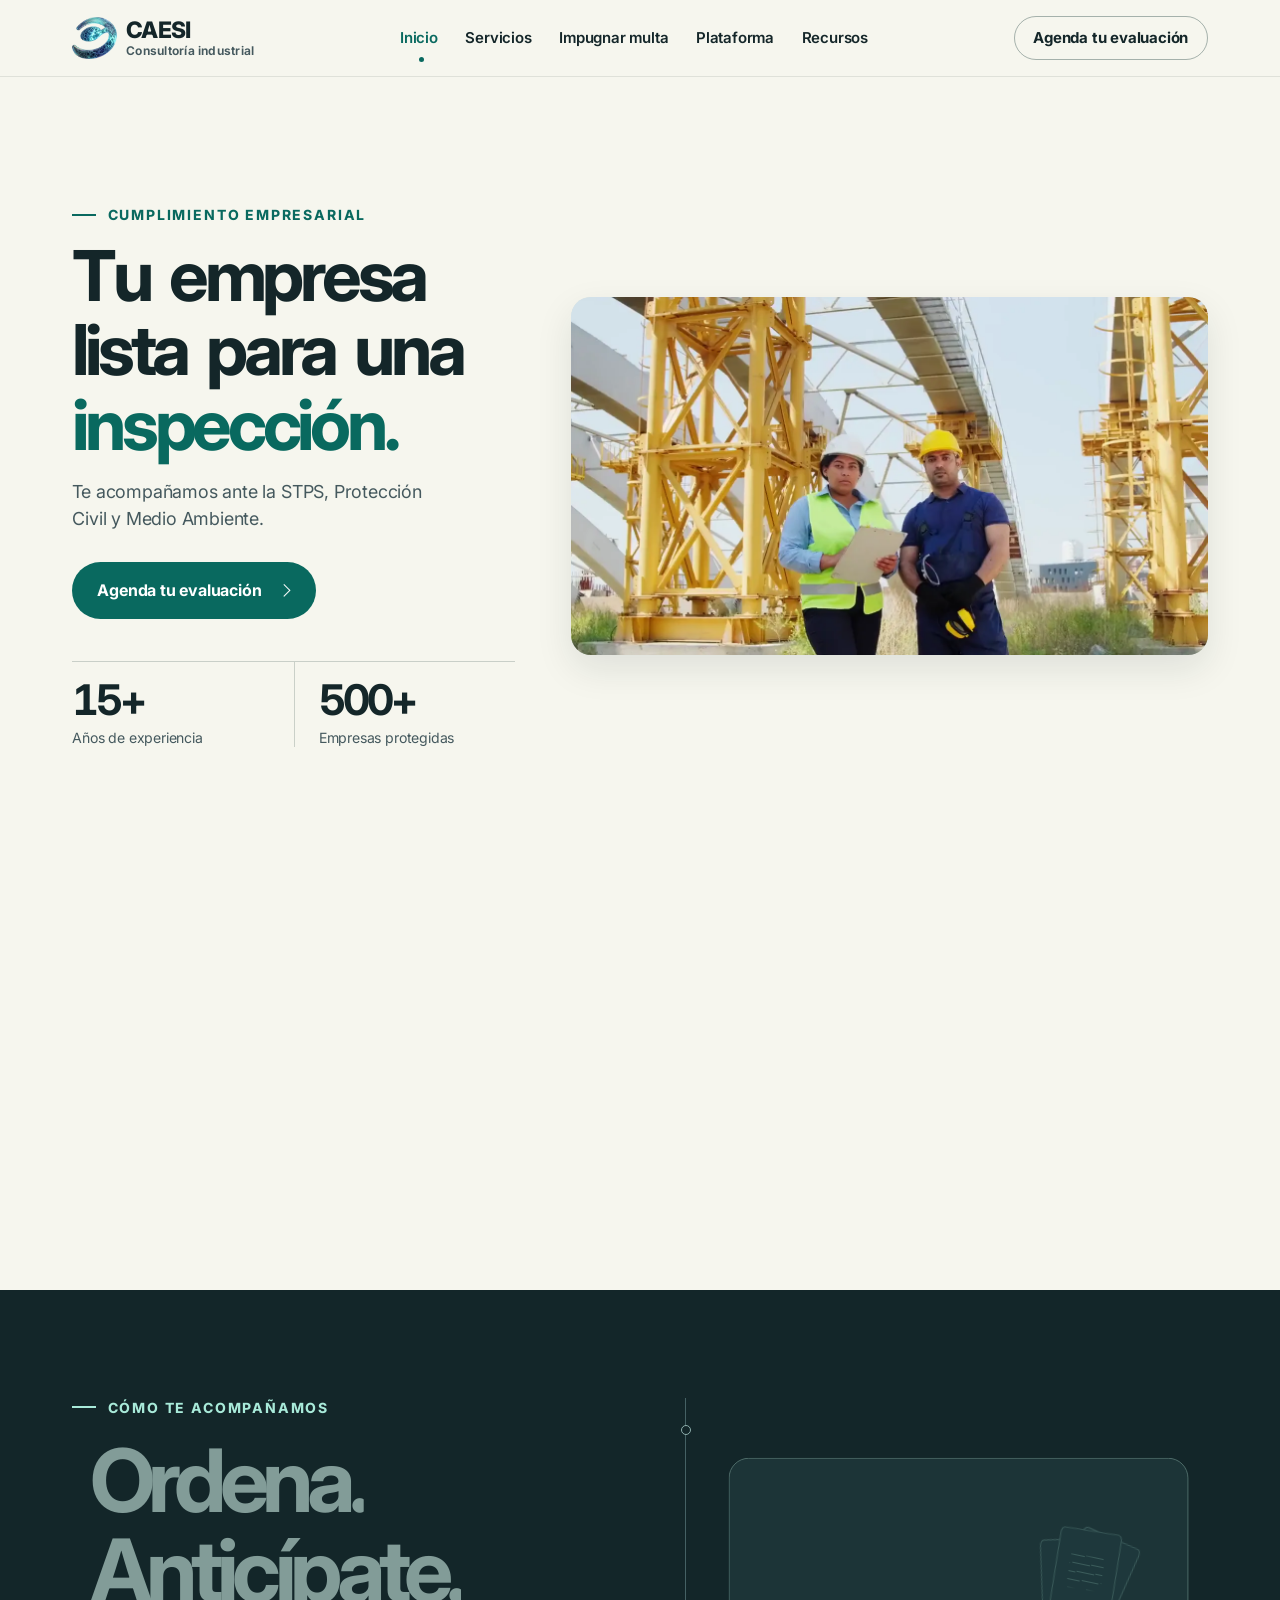
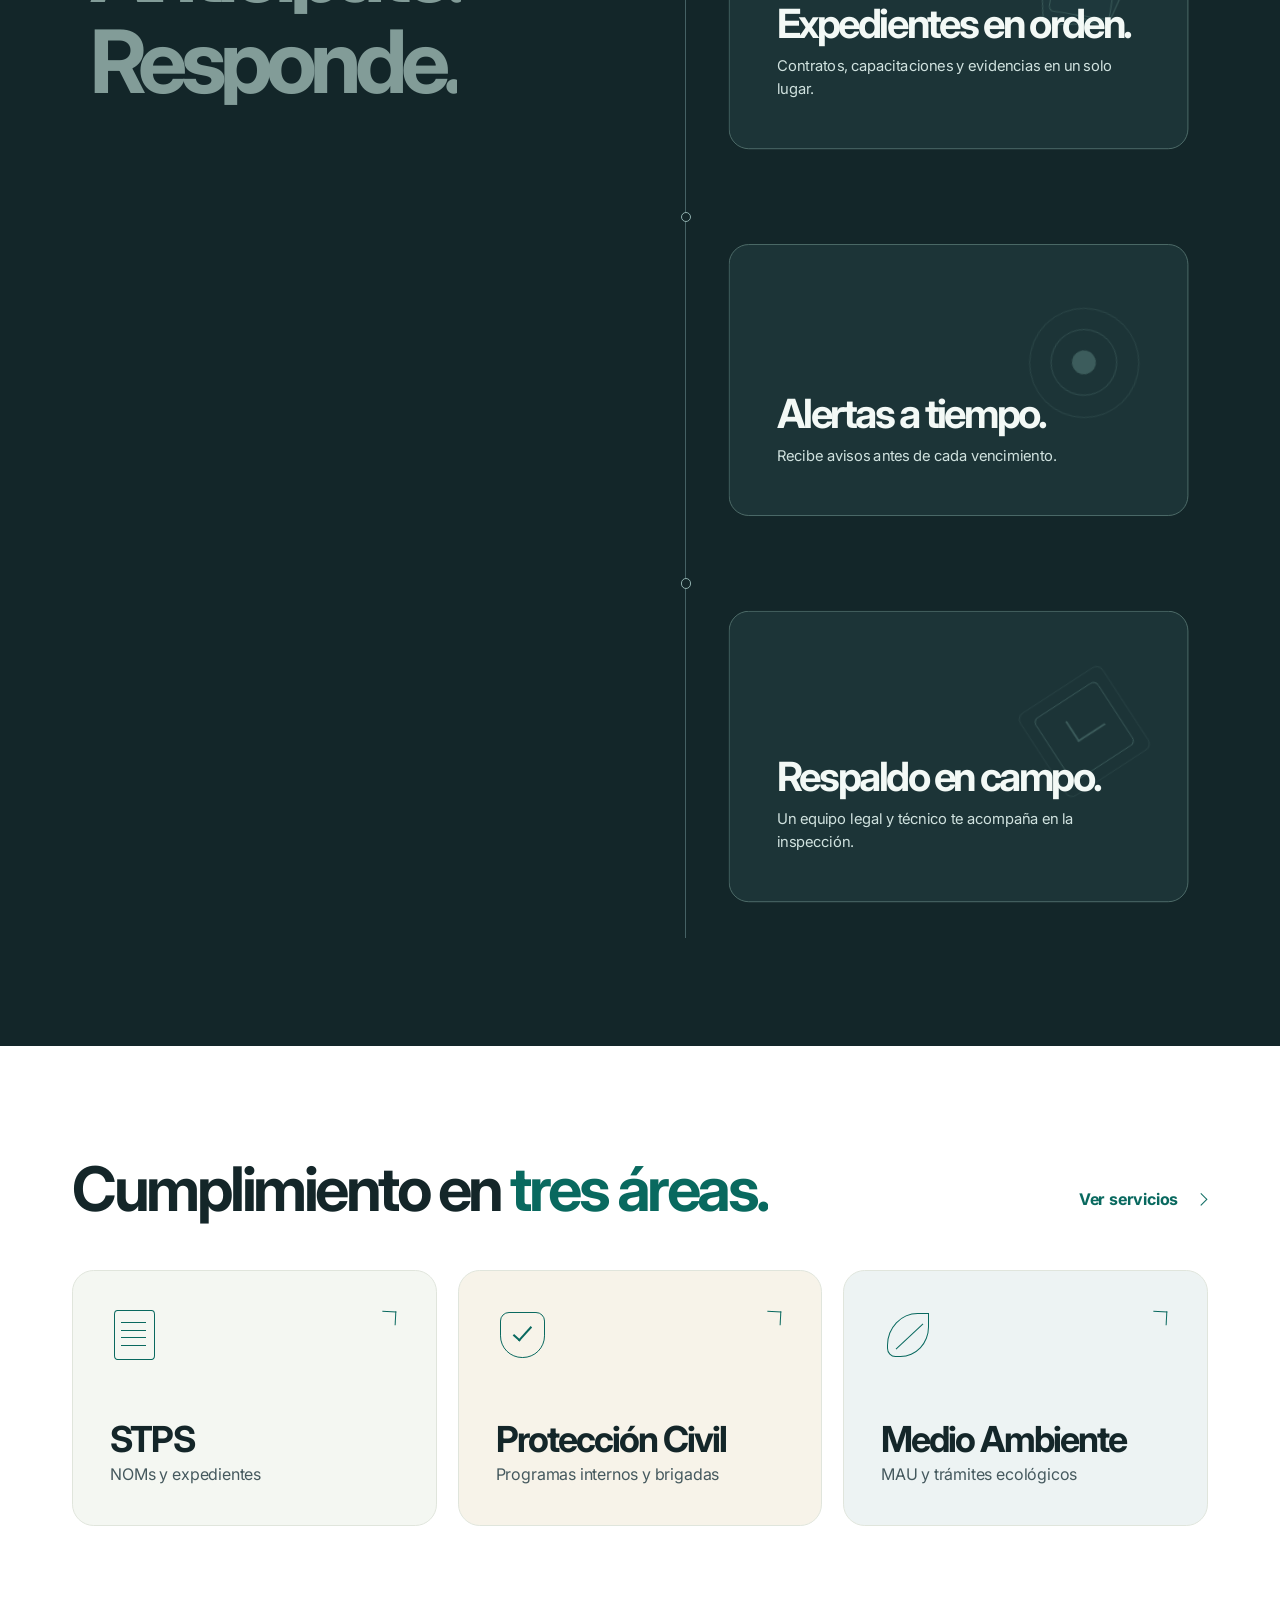
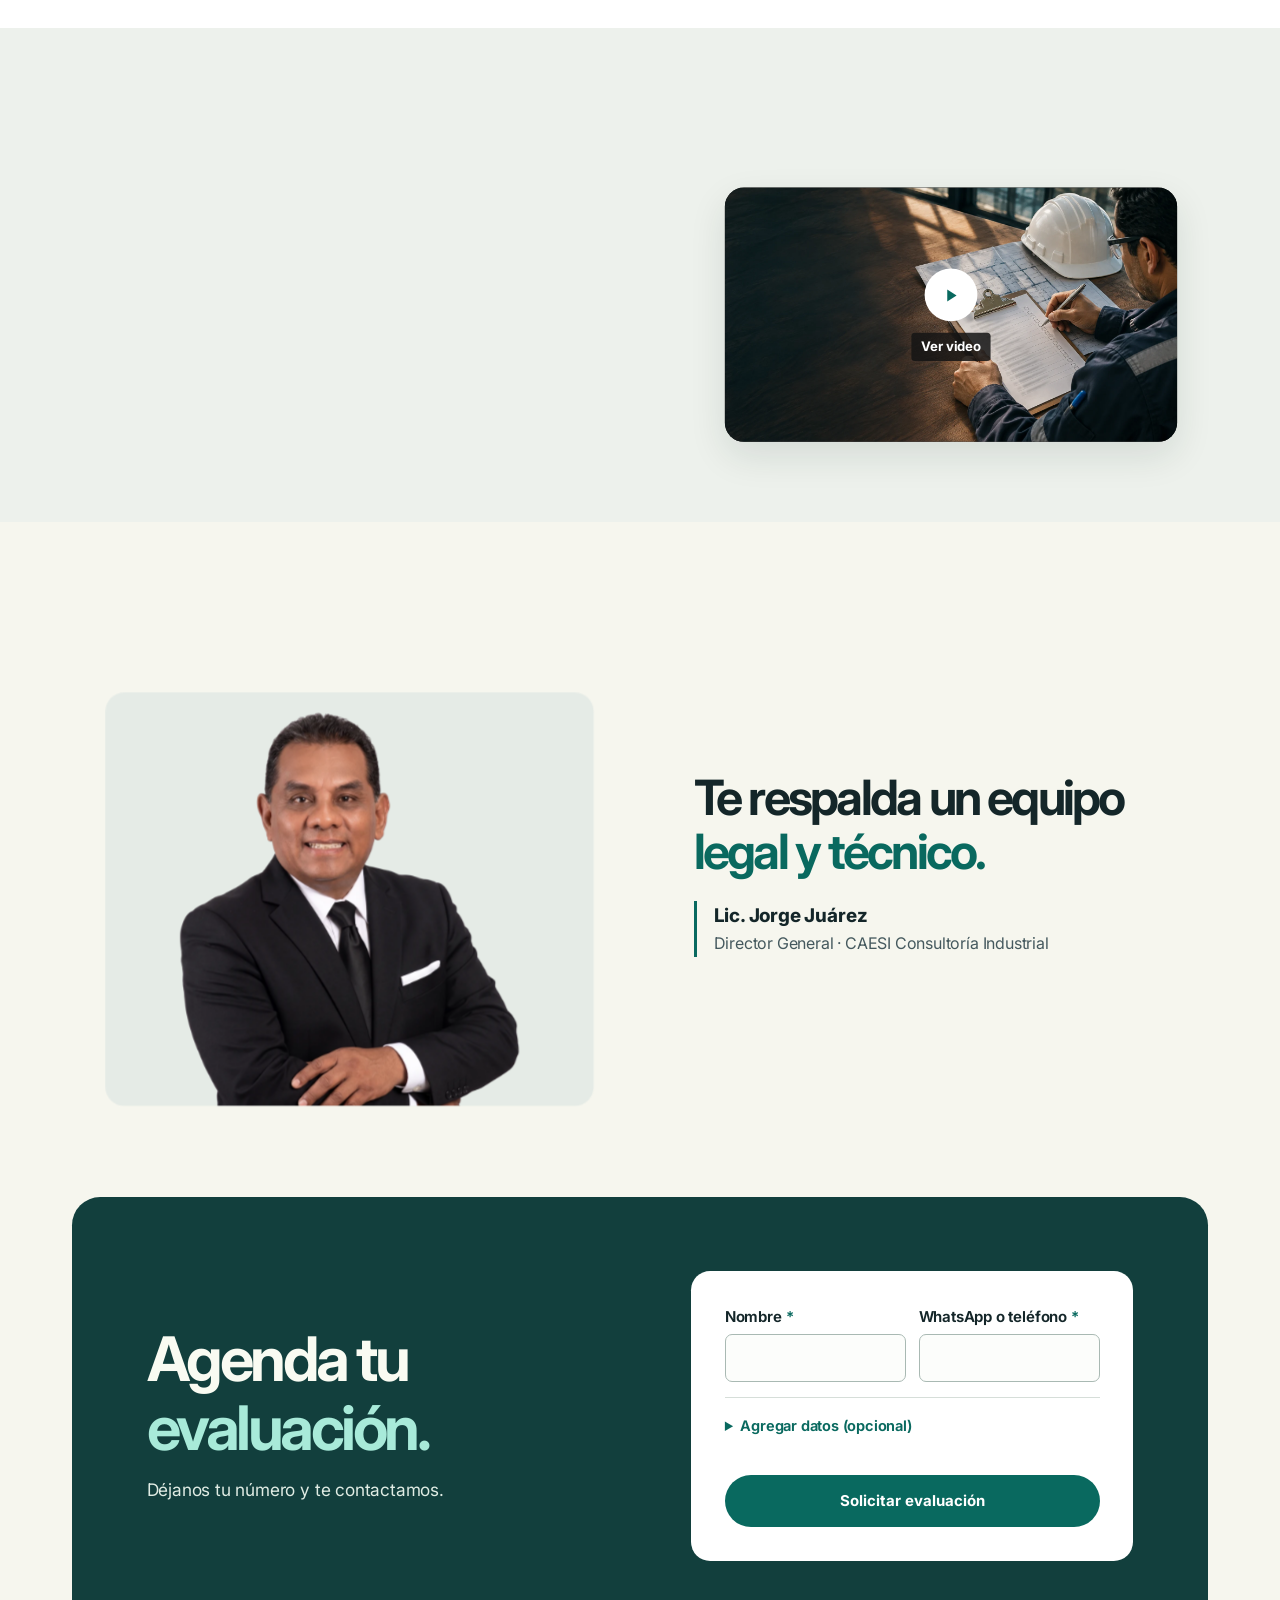
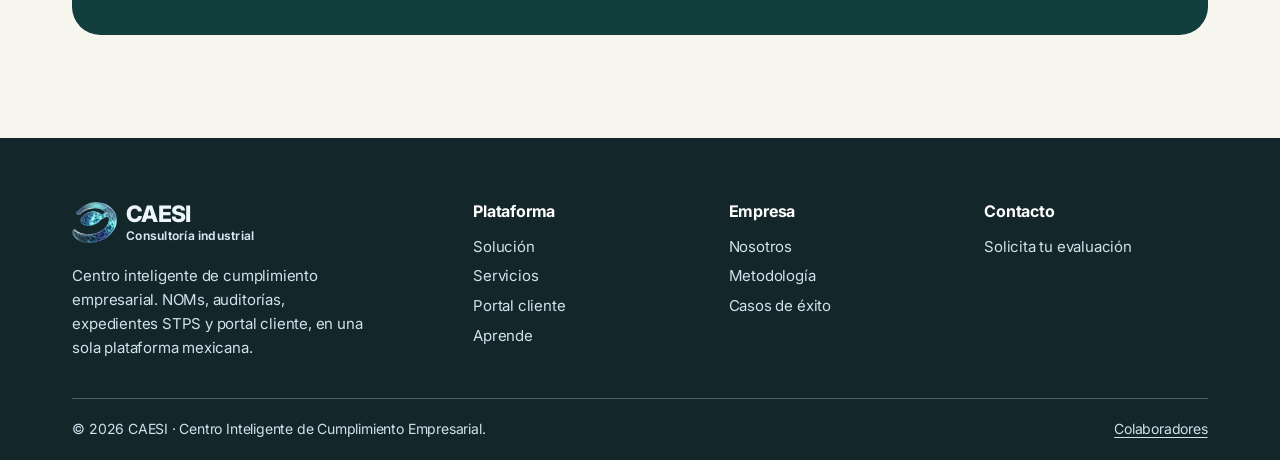
==== commit b4ce4f5e: "Rediseña la portada cinematográfica de CAESI" ====
--- a/index.html
+++ b/index.html
@@ -26,8 +26,8 @@
 <link rel="preconnect" href="https://fonts.gstatic.com" crossorigin>
 <link href="https://fonts.googleapis.com/css2?family=Onest:wght@400..800&display=swap" rel="stylesheet">
 <link rel="icon" href="assets/caesi-marca.webp" type="image/webp">
-<link rel="stylesheet" href="assets/caesi.css">
-<script defer src="assets/motion.js"></script>
+<link rel="stylesheet" href="assets/caesi.css?v=portada-2">
+<script defer src="assets/motion.js?v=portada-2"></script>
 </head>
 <body>
 <a class="skip-link" href="#contenido">Ir al contenido</a>
@@ -67,36 +67,30 @@
 <main id="contenido" tabindex="-1">
 <section id="hero" data-view="inicio" class="act">
   <div class="hero-stage">
-    <div class="hero-media" aria-hidden="true">
-      <picture class="hero-image">
-        <source media="(max-width: 680px)" srcset="assets/auditoria-movil.webp" width="739" height="941">
-        <img src="assets/auditoria.webp" width="1672" height="941" alt="" fetchpriority="high">
-      </picture>
-      <!-- Mikael Blomkvist, Pexels 8964375. Recorte para la portada. -->
-      <video id="heroVideo" class="hero-video" data-src="assets/auditoria-portada.mp4" muted loop playsinline preload="none" disablepictureinpicture></video>
-    </div>
-    <div class="wrap hero-copy">
-      <p class="eyebrow hero-kicker reveal">Cumplimiento empresarial</p>
-      <h1 class="display" data-letter-reveal>Tu empresa lista<br>para una <em>inspección.</em></h1>
-      <p class="hero-sub reveal d1">Te acompañamos ante la STPS, Protección Civil y Medio Ambiente.</p>
-      <div class="hero-actions reveal d2">
-        <a href="#contacto" class="btn btn-blue" onclick="trackEvent('cta_click',{location:'hero',label:'evaluacion'})">Agenda tu evaluación</a>
-      </div>
-    </div>
-    <div class="hero-bottom">
-      <div class="wrap">
-        <div class="hero-controls">
-          <a href="#cumplimiento" class="scroll-link">Conoce CAESI <span aria-hidden="true"></span></a>
+    <div class="wrap hero-layout">
+      <div class="hero-copy">
+        <p class="eyebrow hero-kicker reveal">Cumplimiento empresarial</p>
+        <h1 class="display" data-letter-reveal>Tu empresa<br>lista para una<br><em>inspección.</em></h1>
+        <p class="hero-sub reveal d1">Te acompañamos ante la STPS, Protección Civil y Medio Ambiente.</p>
+        <div class="hero-actions reveal d2">
+          <a href="#contacto" class="btn btn-blue btn-arrow" onclick="trackEvent('cta_click',{location:'hero',label:'evaluacion'})">Agenda tu evaluación</a>
+        </div>
+      </div>
+      <div class="hero-film-slot">
+        <div class="hero-film">
+          <div class="hero-visual" aria-hidden="true">
+            <img class="hero-image" src="assets/auditoria-portada.webp" width="1280" height="720" alt="" fetchpriority="high" decoding="async">
+            <!-- Mikael Blomkvist, Pexels 8964375. Video editado para reproducirse en bucle. -->
+            <video id="heroVideo" class="hero-video" data-src="assets/auditoria-portada.mp4?v=2" muted loop playsinline preload="none" disablepictureinpicture></video>
+          </div>
           <button type="button" class="hero-video-toggle" aria-label="Reproducir video de portada" aria-controls="heroVideo" hidden><span aria-hidden="true"></span></button>
         </div>
       </div>
-    </div>
-  </div>
-  <div class="hero-proof">
-    <dl class="wrap hero-trust">
-      <div class="ht-item"><dt>Años de experiencia</dt><dd><span class="sr-only">15+</span><span aria-hidden="true"><span data-counter="15">15</span>+</span></dd></div>
-      <div class="ht-item"><dt>Empresas protegidas</dt><dd><span class="sr-only">500+</span><span aria-hidden="true"><span data-counter="500">500</span>+</span></dd></div>
-    </dl>
+      <dl class="hero-trust">
+        <div class="ht-item"><dt>Años de experiencia</dt><dd><span class="sr-only">15+</span><span aria-hidden="true"><span data-counter="15">15</span>+</span></dd></div>
+        <div class="ht-item"><dt>Empresas protegidas</dt><dd><span class="sr-only">500+</span><span aria-hidden="true"><span data-counter="500">500</span>+</span></dd></div>
+      </dl>
+    </div>
   </div>
 </section>
 
@@ -108,14 +102,17 @@
     </div>
     <div class="journey-features">
       <article class="journey-card" data-journey-card>
+        <span class="journey-mark records" aria-hidden="true"><i></i><i></i><i></i></span>
         <h3 data-line-reveal>Expedientes en orden.</h3>
         <p>Contratos, capacitaciones y evidencias en un solo lugar.</p>
       </article>
       <article class="journey-card" data-journey-card>
+        <span class="journey-mark alerts" aria-hidden="true"><i></i><i></i><i></i></span>
         <h3 data-line-reveal>Alertas a tiempo.</h3>
         <p>Recibe avisos antes de cada vencimiento.</p>
       </article>
       <article class="journey-card" data-journey-card>
+        <span class="journey-mark support" aria-hidden="true"><i></i><i></i><i></i></span>
         <h3 data-line-reveal>Respaldo en campo.</h3>
         <p>Un equipo legal y técnico te acompaña en la inspección.</p>
       </article>
@@ -123,21 +120,36 @@
   </div>
 </section>
 
-<!-- ═══════ Video de introducción (servicios en 1 min) ═══════ -->
-<section id="solucion" class="gradient-band act" data-view="inicio">
-  <div class="wrap solution-grid">
-    <div class="reveal">
-      <h2 class="h2" data-line-reveal>Cumplimiento en<br><em>tres áreas.</em></h2>
-      <a href="#servicios" class="solution-link">Ver servicios</a>
-    </div>
-    <ul class="solution-list reveal d1">
-      <li><strong>STPS</strong><span>NOMs y expedientes</span></li>
-      <li><strong>Protección Civil</strong><span>Programas internos y brigadas</span></li>
-      <li><strong>Medio Ambiente</strong><span>MAU y trámites ecológicos</span></li>
+<section id="solucion" class="service-overview act" data-view="inicio">
+  <div class="wrap">
+    <div class="solution-heading">
+      <h2 class="h2" data-line-reveal>Cumplimiento en <em>tres áreas.</em></h2>
+      <a href="#servicios" class="solution-link btn-arrow">Ver servicios</a>
+    </div>
+    <ul class="solution-list">
+      <li class="reveal">
+        <a class="solution-card" href="#servicio-stps">
+          <span class="service-glyph stps" aria-hidden="true"></span>
+          <span class="solution-label"><strong>STPS</strong><span>NOMs y expedientes</span></span>
+        </a>
+      </li>
+      <li class="reveal d1">
+        <a class="solution-card" href="#servicio-proteccion-civil">
+          <span class="service-glyph civil" aria-hidden="true"></span>
+          <span class="solution-label"><strong>Protección Civil</strong><span>Programas internos y brigadas</span></span>
+        </a>
+      </li>
+      <li class="reveal d2">
+        <a class="solution-card" href="#servicio-medio-ambiente">
+          <span class="service-glyph environment" aria-hidden="true"></span>
+          <span class="solution-label"><strong>Medio Ambiente</strong><span>MAU y trámites ecológicos</span></span>
+        </a>
+      </li>
     </ul>
   </div>
 </section>
 
+<!-- ═══════ Video de introducción ═══════ -->
 <section id="nosotros" class="intro-section act" data-view="inicio">
   <div class="wrap split">
     <div class="reveal">
@@ -178,10 +190,10 @@
 <div style="position:relative;z-index:2"><a href="#multas" class="btn btn-ghost btn-sm">Quiero impugnar </a></div>
 <div class="srv-vis" aria-hidden="true"></div>
 </div>
-<div class="srv teal reveal d1"><div><div class="srv-tag">STPS</div><h4 style="margin-top:10px">Cumplimiento NOMs</h4><p>NOM-035, 030, 019, 017, 009 (alturas), 006 (montacargas). Implementación y evidencias.</p></div></div>
-<div class="srv gold reveal d2"><div><div class="srv-tag">Ecología</div><h4 style="margin-top:10px">Medio Ambiente &amp; MAU</h4><p>Manifestación Ambiental Única (MAU), estudios ambientales, cédulas de operación y reportes a SEMARNAT.</p></div></div>
+<div class="srv teal reveal d1"><div><div id="servicio-stps" class="srv-tag" data-route-anchor tabindex="-1">STPS</div><h4 style="margin-top:10px">Cumplimiento NOMs</h4><p>NOM-035, 030, 019, 017, 009 (alturas), 006 (montacargas). Implementación y evidencias.</p></div></div>
+<div class="srv gold reveal d2"><div><div id="servicio-medio-ambiente" class="srv-tag" data-route-anchor tabindex="-1">Ecología</div><h4 style="margin-top:10px">Medio Ambiente &amp; MAU</h4><p>Manifestación Ambiental Única (MAU), estudios ambientales, cédulas de operación y reportes a SEMARNAT.</p></div></div>
 <div class="srv reveal"><div><div class="srv-tag">Capacitación</div><h4 style="margin-top:10px">DC-3 &amp; cursos especiales</h4><p>Trabajos en alturas, montacargas, espacios confinados, RCP, primeros auxilios y contra incendios.</p></div></div>
-<div class="srv reveal d1"><div><div class="srv-tag">Protección Civil</div><h4 style="margin-top:10px">Programa Interno PC</h4><p>Programas internos, rutas de evacuación, brigadas, simulacros y registro ante autoridad local.</p></div></div>
+<div class="srv reveal d1"><div><div id="servicio-proteccion-civil" class="srv-tag" data-route-anchor tabindex="-1">Protección Civil</div><h4 style="margin-top:10px">Programa Interno PC</h4><p>Programas internos, rutas de evacuación, brigadas, simulacros y registro ante autoridad local.</p></div></div>
 <div class="srv reveal d2"><div><div class="srv-tag">Brigadas</div><h4 style="margin-top:10px">Brigadas de emergencia</h4><p>Formación, equipamiento y certificación de brigadas: incendios, evacuación, primeros auxilios y comunicación.</p></div></div>
 <div class="srv reveal d3"><div><div class="srv-tag">Cumplimiento</div><h4 style="margin-top:10px">Auditorías &amp; cumplimiento de normas</h4><p>Diagnóstico, cierre de brechas y acompañamiento continuo para mantener cada NOM y requisito al día ante la autoridad.</p></div></div>
 </div>
--- a/assets/caesi.css
+++ b/assets/caesi.css
@@ -8,15 +8,16 @@
 
 :root {
   color-scheme: light;
-  --ink: #102944;
-  --navy: #102d52;
+  --ink: #142629;
+  --navy: #122c37;
   --blue: #16478a;
-  --teal: #006d70;
-  --mint: #8de8d8;
-  --muted: #4c6173;
-  --line: #cfdbdf;
-  --paper: #f3f7f8;
-  --wash: #e7f5f2;
+  --teal: #09695f;
+  --mint: #a8ead9;
+  --muted: #45595e;
+  --line: #d6ded9;
+  --paper: #f4f6f1;
+  --wash: #e7f1ec;
+  --canvas: #f6f6ee;
   --nav-height: 76px;
   --gutter: clamp(1.25rem, 5.65vw, 6.5rem);
   --section-gap: clamp(4rem, 8vw, 8rem);
@@ -77,7 +78,7 @@
 .h2 em, .display em { color: var(--section-accent, var(--teal)); font-style: normal; }
 .lede { color: var(--section-text, var(--muted)); max-width: 42rem; font-size: clamp(1rem, 1.35vw, 1.19rem); line-height: 1.64; }
 .lede-center { margin-inline: auto; }
-.split, .srv-head, .multas-grid, .ai-grid, .portal-grid, .metrics-head, .news-head, .vid-head, .founder-grid, .contact-grid, .solution-grid {
+.split, .srv-head, .multas-grid, .ai-grid, .portal-grid, .metrics-head, .news-head, .vid-head, .founder-grid, .contact-grid {
   display: grid;
   grid-template-columns: minmax(0, 1.08fr) minmax(0, 1fr);
   gap: clamp(2rem, 5.2vw, 6.5rem);
@@ -93,7 +94,7 @@
   align-items: center;
   padding: .72rem 1.15rem;
   border: 1px solid transparent;
-  border-radius: .375rem;
+  border-radius: 2rem;
   background: var(--navy);
   color: #fff;
   font-size: .9375rem;
@@ -113,13 +114,24 @@
 .btn-gold:hover { background: #c3f6ed; }
 .btn-sm { min-height: 2.85rem; padding-inline: .95rem; }
 .btn:disabled { cursor: wait; opacity: .75; }
+.btn-arrow { gap: 1.25rem; }
+.btn-arrow::after {
+  content: "";
+  width: .59rem;
+  height: .59rem;
+  border: solid currentColor;
+  border-width: 1.7px 1.7px 0 0;
+  transform: translateX(-.1rem) rotate(45deg);
+  transition: transform .25s var(--ease);
+}
+.btn-arrow:hover::after { transform: translateX(.15rem) rotate(45deg); }
 
 .site-header {
   position: sticky;
   z-index: 10;
   top: 0;
-  background: #fff;
-  box-shadow: 0 1px 0 #10294419;
+  background: var(--canvas);
+  box-shadow: 0 1px 0 #1426291a;
   transition: transform .24s var(--ease);
 }
 .site-header.is-offscreen { transform: translateY(calc(-100% - 3px)); pointer-events: none; }
@@ -139,8 +151,9 @@
 .desktop-nav { display: flex; align-items: stretch; align-self: stretch; gap: clamp(.9rem, 2.15vw, 2.45rem); }
 .tab-link { position: relative; display: flex; align-items: center; font-size: .9375rem; font-weight: 600; white-space: nowrap; }
 .tab-link:hover, .tab-link.act { color: var(--teal); }
-.desktop-nav .tab-link.act::after { position: absolute; inset: auto 0 0; height: 3px; content: ""; background: var(--teal); }
-.nav-cta { min-height: 2.75rem; flex: none; }
+.desktop-nav .tab-link.act::after { position: absolute; bottom: .85rem; left: 50%; width: 5px; height: 5px; border-radius: 50%; content: ""; background: var(--teal); }
+.nav-cta { min-height: 2.8rem; flex: none; background: transparent; border-color: #24454263; color: var(--ink); }
+.nav-cta:hover { color: #fff; }
 .menu-toggle { display: none; width: 2.85rem; height: 2.85rem; padding: .62rem; border: 1px solid var(--line); border-radius: .4rem; background: #fff; color: var(--ink); }
 .menu-toggle span { display: block; height: 2px; width: 100%; background: currentColor; border-radius: 2px; transition: transform .22s ease, opacity .22s ease; }
 .menu-toggle span + span { margin-top: 4px; }
@@ -157,83 +170,89 @@
 .hero-stage {
   position: relative;
   isolation: isolate;
+  overflow: clip;
+  background: var(--canvas);
+}
+.hero-layout {
+  position: relative;
   display: grid;
-  align-items: center;
-  min-height: clamp(40rem, 76svh, 55rem);
-  padding-block: clamp(4rem, 7vw, 6rem) 7rem;
-  overflow: hidden;
-  background: #191919;
-  color: #fff;
-  --section-accent: var(--mint);
-}
-.hero-visual { position: absolute; inset: 0; z-index: -1; overflow: hidden; background: #191919; }
-.hero-media { position: absolute; inset: -6% 0; z-index: -2; }
-.hero-visual .hero-media { z-index: auto; }
-.hero-image, .hero-video { position: absolute; inset: 0; }
-.hero-image img, .hero-video { width: 100%; height: 100%; object-fit: cover; }
-.hero-video { opacity: 0; transition: opacity .42s ease; }
-.hero-video.has-frame { opacity: 1; }
-.hero-stage:not(.has-visual)::after, .hero-visual::after {
+  grid-template-columns: minmax(0, .82fr) minmax(0, 1.18fr);
+  grid-template-areas: "copy film" "trust film";
+  align-content: center;
+  align-items: start;
+  column-gap: clamp(2rem, 4.4vw, 5.6rem);
+  row-gap: clamp(1.65rem, 3.3vw, 3.2rem);
+  min-height: var(--hero-height, auto);
+  padding-block: clamp(3rem, 6.5vw, 6.8rem);
+}
+.hero-copy { grid-area: copy; min-width: 0; }
+.hero-film-slot { grid-area: film; align-self: center; min-width: 0; }
+.hero-film {
+  position: relative;
+  z-index: 1;
+  aspect-ratio: 16 / 9;
+  border-radius: clamp(.7rem, 1.55vw, 1.65rem);
+  transform-origin: left center;
+}
+.hero-visual {
   position: absolute;
   inset: 0;
-  content: "";
-  background:
-    linear-gradient(0deg, #000b 0%, transparent 30%),
-    linear-gradient(90deg, #000d 0%, #000a 36%, #0007 55%, transparent 78%);
-}
-.hero-stage:not(.has-visual)::after { z-index: -1; }
-.hero-visual::after { z-index: 1; }
-.hero-kicker { color: #d3faf3; }
-.display { margin-block: 1.3rem 1.5rem; max-width: 54rem; font-size: clamp(3.45rem, 6.95vw, 7.55rem); font-weight: 690; line-height: .98; letter-spacing: -.062em; text-wrap: wrap; }
-.hero-sub { max-width: 34rem; color: #ecf5f7; font-size: clamp(1rem, 1.38vw, 1.2rem); line-height: 1.55; }
-.hero-actions { display: flex; flex-wrap: wrap; gap: .7rem; margin-top: 1.65rem; }
-.hero-actions .btn { min-height: 3.4rem; padding-inline: 1.5rem; font-size: 1rem; }
-.hero-actions .btn-blue { background: var(--mint); color: #0f3146; }
-.hero-actions .btn-blue:hover { background: #c5f4eb; }
-.hero-bottom { position: absolute; inset: auto 0 0; }
-.hero-bottom .wrap { min-height: 4.15rem; border-top: 1px solid #ffffff5a; display: flex; align-items: center; justify-content: flex-end; gap: 1rem; }
-.hero-controls { display: flex; align-items: center; gap: 1rem; }
+  overflow: hidden;
+  border-radius: inherit;
+  background: #d9e2db;
+  box-shadow: 0 14px 36px #152b291a;
+}
+.hero-image, .hero-video { position: absolute; inset: 0; width: 100%; height: 100%; object-fit: contain; }
+.hero-video { opacity: 0; transition: opacity .23s ease; }
+.hero-video.has-frame { opacity: 1; }
+.hero-kicker { color: var(--teal); }
+.display { margin-block: 1.05rem 1.15rem; font-size: clamp(2.8rem, 5.48vw, 6rem); font-weight: 720; line-height: .975; letter-spacing: -.061em; word-spacing: .12em; text-wrap: wrap; }
+.display em { color: var(--teal); }
+.hero-sub { max-width: 32ch; color: var(--muted); font-size: clamp(1rem, 1.4vw, 1.19rem); line-height: 1.52; }
+.hero-actions { margin-top: clamp(1.25rem, 2.3vw, 1.9rem); }
+.hero-actions .btn { min-height: 3.55rem; padding-inline: 1.5rem; font-size: 1rem; }
 .hero-video-toggle {
+  position: absolute;
+  right: clamp(.6rem, 1.05vw, 1rem);
+  bottom: clamp(.6rem, 1.05vw, 1rem);
   display: inline-grid;
   place-items: center;
-  flex: 0 0 2.75rem;
-  width: 2.75rem;
-  height: 2.75rem;
+  width: 2.9rem;
+  height: 2.9rem;
   padding: 0;
-  border: 1px solid #ffffff91;
-  border-radius: .375rem;
-  background: #0a243660;
-  color: #fff;
-}
-.hero-video-toggle:hover { color: var(--navy); background: #fff; }
-.hero-video-toggle:focus-visible { outline-color: var(--mint); }
+  border: 1px solid #fff;
+  border-radius: 50%;
+  background: #fffffff0;
+  color: var(--ink);
+  box-shadow: 0 3px 16px #1114;
+  transform-origin: right bottom;
+}
+.hero-video-toggle:hover { color: #fff; background: var(--teal); }
+.hero-video-toggle:focus-visible { outline-color: #fff; }
 .hero-video-toggle span { margin-left: 2px; border-block: .41rem solid transparent; border-left: .61rem solid currentColor; }
 .hero-video-toggle.is-playing span { width: .62rem; height: .78rem; margin: 0; border: 0; border-inline: 3px solid currentColor; }
-.hero-specialties { display: flex; flex-wrap: wrap; gap: .44rem clamp(.7rem, 2.1vw, 1.65rem); color: #eef9fa; font-size: .875rem; font-weight: 600; }
-.hero-specialties span + span { display: flex; align-items: center; gap: clamp(.7rem, 2.1vw, 1.65rem); }
-.hero-specialties span + span::before { content: ""; width: 4px; height: 4px; border-radius: 50%; background: var(--mint); }
-.scroll-link { display: inline-flex; gap: .75rem; align-items: center; white-space: nowrap; color: #fff; font-size: .875rem; font-weight: 650; }
-.scroll-link:hover { color: var(--mint); }
-.scroll-link span { width: .48rem; height: .48rem; margin: -.2rem .2rem 0 0; border-right: 2px solid currentColor; border-bottom: 2px solid currentColor; transform: rotate(45deg); }
-.hero-proof { background: #f7fbfc; border-block: 4px solid #129796; border-bottom: 1px solid var(--line); }
-.hero-trust { display: grid; grid-template-columns: repeat(2, minmax(0, 1fr)); max-width: 56rem; }
-.ht-item { display: flex; flex-direction: column-reverse; justify-content: flex-end; align-items: center; padding: clamp(1.25rem, 2.9vw, 2.45rem) .7rem; border-inline-start: 1px solid var(--line); text-align: center; }
-.ht-item:last-child { border-inline-end: 1px solid var(--line); }
-.ht-item dd { color: var(--teal); font-size: clamp(2.1rem, 4.2vw, 4.25rem); font-weight: 750; line-height: 1; letter-spacing: -.065em; font-variant-numeric: tabular-nums; }
-.ht-item dt { color: var(--muted); font-size: clamp(.875rem, 1.18vw, 1rem); margin-top: .45rem; line-height: 1.35; }
-
-.journey { padding-block: clamp(3.25rem, 6.5vw, 6.25rem); background: #fff; }
+.hero-trust { grid-area: trust; display: grid; grid-template-columns: repeat(2, minmax(0, 1fr)); max-width: 29rem; border-top: 1px solid #1d3a3233; }
+.ht-item { display: flex; flex-direction: column-reverse; justify-content: flex-end; gap: .37rem; padding: 1.1rem .45rem 0 0; }
+.ht-item + .ht-item { padding-inline-start: clamp(.75rem, 1.9vw, 1.8rem); border-inline-start: 1px solid #1d3a3233; }
+.ht-item dd { color: var(--ink); font-size: clamp(2rem, 3.3vw, 3.15rem); font-weight: 710; line-height: 1; letter-spacing: -.07em; font-variant-numeric: tabular-nums; }
+.ht-item dt { color: var(--muted); font-size: clamp(.82rem, 1.1vw, .94rem); line-height: 1.35; }
+
+.journey {
+  padding-block: clamp(4rem, 8.4vw, 8.75rem);
+  background: #132629;
+  color: #f3f9f6;
+  --section-accent: var(--mint);
+}
 .journey-grid { display: grid; grid-template-columns: minmax(0, 1fr) minmax(0, 1fr); align-items: start; gap: clamp(2.5rem, 7vw, 8rem); }
-.journey-copy { position: sticky; top: calc(var(--nav-height) + 3rem); }
-.journey-title { margin-block: .8rem 1.25rem; font-size: clamp(3.05rem, 6.65vw, 7rem); font-weight: 680; line-height: .99; letter-spacing: -.063em; text-wrap: wrap; }
-.journey-title span { display: block; color: var(--teal); }
-.journey-copy .btn { margin-top: 1.4rem; }
+.journey-copy { position: sticky; top: clamp(6rem, 15vh, 10rem); }
+.journey-title { margin-block: 1.1rem 0; font-size: clamp(3.15rem, 7.15vw, 7.4rem); font-weight: 710; line-height: .99; letter-spacing: -.075em; text-wrap: wrap; }
+.journey-title span { display: block; color: var(--mint); }
 .journey-features { position: relative; padding-inline-start: 1.6rem; }
 .journey-features::before {
   position: absolute;
   inset: 0 auto 0 0;
-  width: 2px;
-  background: linear-gradient(#00918f calc(100% * var(--journey-progress, 1)), #d6e5e8 0);
+  width: 1px;
+  background: linear-gradient(var(--mint) calc(100% * var(--journey-progress, 1)), #456164 0);
   content: "";
 }
 .journey-marker { display: block; position: relative; height: 0; }
@@ -244,37 +263,73 @@
   top: 1.7rem;
   width: .65rem;
   height: .65rem;
-  border: 2px solid #89aaa9;
+  border: 1px solid #8fafad;
   border-radius: 50%;
-  background: #fff;
-}
-.journey-marker.active::before { border-color: var(--teal); background: var(--teal); }
+  background: #132629;
+}
+.journey-marker.active::before { border-color: var(--mint); background: var(--mint); }
 .journey-card {
   position: relative;
   display: grid;
-  align-content: center;
-  min-height: clamp(10.75rem, 17vw, 15rem);
+  align-content: end;
+  min-height: clamp(15rem, 23vw, 21rem);
   padding: clamp(1.5rem, 4vw, 3.25rem);
-  border: 1px solid #dfe9ec;
-  border-radius: clamp(1.2rem, 2.2vw, 2rem);
-  background: var(--paper);
-  box-shadow: 0 16px 48px #1029440d;
-  transition: background-color .3s ease, border-color .3s ease, box-shadow .3s ease;
+  padding-top: clamp(6.5rem, 12vw, 11.5rem);
+  overflow: clip;
+  border: 1px solid #52706d;
+  border-radius: clamp(.8rem, 1.7vw, 1.6rem);
+  background: #1c3437;
+  transition: background-color .3s ease, border-color .3s ease;
 }
 .journey-card:not(:last-child) { margin-bottom: 1.3rem; }
-.journey-card.active { border-color: #93c9c4; background: #f0f7f6; box-shadow: 0 22px 64px #10294417; }
-.journey-card .eyebrow::before { display: none; }
-.journey-card h3 { margin-block: 0 .65rem; font-size: clamp(1.65rem, 3.15vw, 2.85rem); font-weight: 680; letter-spacing: -.049em; text-wrap: wrap; }
-.journey-card > p:last-child { color: var(--muted); max-width: 44ch; }
+.journey-card.active { border-color: #a0d3c9; background: #214147; }
+.journey-card h3 { margin-block: 0 .5rem; font-size: clamp(1.75rem, 3.4vw, 3.45rem); font-weight: 690; letter-spacing: -.065em; text-wrap: wrap; }
+.journey-card > p:last-child { color: #d0e2df; max-width: 44ch; }
+.journey-mark {
+  position: absolute;
+  top: 8%;
+  right: 8%;
+  width: clamp(5.45rem, 11.3vw, 10rem);
+  aspect-ratio: 1;
+  color: #a4e1d4;
+  opacity: .78;
+  pointer-events: none;
+}
+.journey-mark i { position: absolute; display: block; }
+.journey-mark.records i {
+  width: 46%;
+  height: 64%;
+  top: 22%;
+  left: 19%;
+  border: 1px solid currentColor;
+  border-radius: 7%;
+  background: #214147;
+  transform: rotate(-14deg);
+}
+.journey-mark.records i:nth-child(2) { top: 15%; left: 35%; transform: rotate(12deg); }
+.journey-mark.records i:nth-child(3) { top: 14%; left: 27%; transform: rotate(-3deg); }
+.journey-mark.records i:last-child::after {
+  position: absolute;
+  inset: 30% 21%;
+  content: "";
+  background: repeating-linear-gradient(currentColor 0 1px, transparent 1px 25%);
+}
+.journey-mark.alerts i { inset: 9%; border: 1px solid currentColor; border-radius: 50%; opacity: .47; }
+.journey-mark.alerts i:nth-child(2) { inset: 25%; opacity: .68; }
+.journey-mark.alerts i:nth-child(3) { inset: 41%; background: currentColor; opacity: 1; }
+.journey-mark.support i { inset: 22%; border: 1px solid currentColor; transform: rotate(45deg); border-radius: 8%; }
+.journey-mark.support i:nth-child(2) { inset: 13%; opacity: .36; }
+.journey-mark.support i:nth-child(3) { inset: 32% 41% 44%; border-width: 0 2px 2px 0; border-radius: 0; }
 
 .intro-section, .cta-band { background: #006f74; color: #fff; --section-accent: var(--mint); --section-text: #e4f9f5; }
+.intro-section { background: #edf1ec; color: var(--ink); --section-accent: var(--teal); --section-text: var(--muted); }
 .intro-section .split { align-items: center; }
 .intro-section .h2 { font-size: clamp(2.25rem, 4.1vw, 4.3rem); }
 .intro-section .btn-blue, .cta-band .btn-blue { background: #fff; color: #005a61; }
 .intro-section .btn-blue:hover, .cta-band .btn-blue:hover { background: var(--mint); }
 .intro-media { position: relative; min-width: 0; }
 .introvid, .vembed { position: relative; isolation: isolate; aspect-ratio: 16 / 10; overflow: hidden; background: #191919; }
-.introvid { border-radius: clamp(1rem, 2.7vw, 2rem); box-shadow: 0 26px 65px #0003; cursor: pointer; }
+.introvid { aspect-ratio: 16 / 9; border-radius: clamp(.75rem, 1.7vw, 1.6rem); box-shadow: 0 16px 42px #122e271c; cursor: pointer; }
 .introvid-poster, .introvid-play, .introvid iframe, .vembed iframe, .vembed-poster { position: absolute; inset: 0; width: 100%; height: 100%; border: 0; }
 .introvid-poster { background-position: center; background-size: cover; transition: transform .6s var(--ease); }
 .introvid:hover .introvid-poster { transform: scale(1.045); }
@@ -284,12 +339,53 @@
 .iv-cap { padding: .25rem .7rem; border-radius: .25rem; background: #151515d9; font-size: .9375rem; font-weight: 700; }
 
 .gradient-band, .ai-band, .news-band, .steps-wrap { background: var(--paper); }
-.solution-grid { align-items: center; }
-.solution-link { display: inline-flex; align-items: center; min-height: 44px; margin-top: .75rem; color: var(--teal); font-weight: 700; text-decoration: underline; text-underline-offset: .24em; }
-.solution-list { list-style: none; margin: 0; padding: 0; border-block-start: 1px solid var(--line); }
-.solution-list li { display: flex; align-items: baseline; justify-content: space-between; flex-wrap: wrap; column-gap: 1.25rem; row-gap: .25rem; padding: 1.05rem 0; border-block-end: 1px solid var(--line); }
-.solution-list strong { font-size: clamp(1.08rem, 1.8vw, 1.5rem); letter-spacing: -.028em; line-height: 1.2; }
-.solution-list span { color: var(--muted); }
+.service-overview { background: #fff; padding-block: var(--section-gap); }
+.solution-heading { display: flex; align-items: end; justify-content: space-between; flex-wrap: wrap; gap: .85rem 2rem; }
+.solution-heading .h2 { text-wrap: pretty; }
+.solution-link { display: inline-flex; align-items: center; min-height: 44px; color: var(--teal); font-weight: 720; }
+.solution-list { list-style: none; display: grid; grid-template-columns: repeat(3, minmax(0, 1fr)); gap: clamp(.75rem, 1.6vw, 1.4rem); margin: clamp(1.6rem, 3.8vw, 3.8rem) 0 0; padding: 0; }
+.solution-card {
+  position: relative;
+  display: flex;
+  flex-direction: column;
+  justify-content: space-between;
+  gap: 1.9rem;
+  height: 100%;
+  min-height: clamp(12rem, 20vw, 18rem);
+  padding: clamp(1.25rem, 2.9vw, 2.5rem);
+  overflow: hidden;
+  border: 1px solid #e0e5dc;
+  border-radius: clamp(.75rem, 1.7vw, 1.6rem);
+  background: #f4f7f2;
+  transition: background .28s var(--ease), border-color .28s var(--ease);
+}
+.solution-list li:nth-child(2) .solution-card { background: #f7f3e9; }
+.solution-list li:nth-child(3) .solution-card { background: #edf3f3; }
+.solution-list .solution-card:hover, .solution-list .solution-card:focus-visible { border-color: var(--teal); background: #e8f2ea; }
+.solution-card::after {
+  position: absolute;
+  top: clamp(1.5rem, 3.15vw, 2.8rem);
+  right: clamp(1.5rem, 3.15vw, 2.8rem);
+  width: .85rem;
+  height: .85rem;
+  border: solid var(--teal);
+  border-width: 1.8px 1.8px 0 0;
+  content: "";
+  transform: rotate(3deg);
+  transition: transform .28s var(--ease);
+}
+.solution-card:hover::after { transform: translate(.25rem, -.25rem); }
+.solution-label { display: grid; gap: .3rem; }
+.solution-label strong { font-size: clamp(1.4rem, 2.8vw, 2.65rem); letter-spacing: -.055em; line-height: 1.03; }
+.solution-label span { color: var(--muted); }
+.service-glyph { position: relative; width: clamp(2.4rem, 4.2vw, 4rem); aspect-ratio: 1; color: var(--teal); }
+.service-glyph::before, .service-glyph::after { position: absolute; content: ""; }
+.service-glyph.stps::before { inset: 4% 18% 4% 6%; border: 1px solid currentColor; border-radius: 9%; }
+.service-glyph.stps::after { inset: 26% 33% 22% 20%; background: repeating-linear-gradient(currentColor 0 1px, transparent 1px 27%); }
+.service-glyph.civil::before { inset: 8%; border: 1px solid currentColor; border-radius: 20% 20% 49% 49%; }
+.service-glyph.civil::after { inset: 35% 33% 48% 32%; border: solid currentColor; border-width: 0 0 2px 2px; transform: rotate(-48deg); }
+.service-glyph.environment::before { inset: 9% 11%; border: 1px solid currentColor; border-radius: 73% 0 68% 20%; }
+.service-glyph.environment::after { top: 51%; left: 18%; width: 69%; height: 1px; transform: rotate(-43deg); background: currentColor; }
 .compare { display: grid; grid-template-columns: repeat(2, minmax(0, 1fr)); gap: clamp(1rem, 3vw, 2.25rem); margin-top: clamp(2rem, 5vw, 4.5rem); }
 .compare-card { min-width: 0; padding: clamp(1.35rem, 3.6vw, 3rem); border: 1px solid var(--line); background: #fff; }
 .compare-card.is-good { background: var(--wash); border-top: 4px solid var(--teal); }
@@ -303,8 +399,8 @@
 .ci-text b { display: block; color: var(--ink); }
 
 .srv-grid { display: grid; grid-template-columns: repeat(3, minmax(0, 1fr)); gap: 1rem; margin-top: clamp(2.2rem, 5.25vw, 5rem); }
-.srv { position: relative; overflow: hidden; min-height: 13rem; padding: clamp(1.4rem, 2.7vw, 2.15rem); border: 1px solid var(--line); border-top: 3px solid #30669d; background: var(--paper); }
-.srv.teal, .srv.gold { border-top-color: var(--teal); background: var(--wash); }
+.srv { position: relative; overflow: hidden; min-height: 13rem; padding: clamp(1.4rem, 2.7vw, 2.15rem); border: 1px solid var(--line); border-radius: 1.2rem; background: var(--paper); }
+.srv.teal, .srv.gold { background: var(--wash); }
 .srv h4, .step h4, .vid-meta h4 { font-size: clamp(1.18rem, 1.85vw, 1.55rem); letter-spacing: -.025em; text-wrap: wrap; }
 .srv p, .step p, .vid-meta p { margin-top: .55rem; color: var(--muted); }
 .srv.big { isolation: isolate; display: grid; align-content: space-between; gap: 1.5rem; grid-row: span 2; border: 0; background: var(--navy); color: #fff; }
@@ -320,7 +416,7 @@
 .ai-feature-ico svg { width: 1.15rem; height: 1.15rem; }
 .ai-feature-text { font-weight: 700; line-height: 1.35; }
 .ai-feature-text small { display: block; margin-top: .25rem; color: var(--muted); font-size: .875rem; font-weight: 400; }
-.ai-mockup { padding: clamp(1.05rem, 2.4vw, 1.7rem); background: var(--navy); color: #fff; box-shadow: .7rem .7rem 0 #c2deda; }
+.ai-mockup { padding: clamp(1.05rem, 2.4vw, 1.7rem); background: var(--navy); color: #fff; border-radius: 1.15rem; box-shadow: 0 14px 35px #122c371f; }
 .ai-mock-head, .pm-row { display: flex; justify-content: space-between; align-items: center; gap: .55rem; }
 .ai-mock-title { margin-inline-end: auto; font-weight: 750; }
 .ai-mock-orb { display: grid; place-items: center; width: 2rem; height: 2rem; background: #0b636e; border-radius: 50%; }
@@ -338,7 +434,7 @@
 .ms-item { padding-top: .8rem; border-top: 1px solid #ffffff63; }
 .ms-num { color: var(--mint); font-size: clamp(1.4rem, 2.65vw, 2.6rem); font-weight: 740; letter-spacing: -.04em; }
 .ms-lbl { color: #e3eef8; font-size: .875rem; line-height: 1.35; }
-.multas-card { min-width: 0; padding: clamp(1.35rem, 3vw, 2.75rem); background: #fff; color: var(--ink); box-shadow: .75rem .75rem 0 #4f9ca766; }
+.multas-card { min-width: 0; padding: clamp(1.35rem, 3vw, 2.75rem); background: #fff; color: var(--ink); border-radius: 1.15rem; }
 .mc-tag { color: var(--teal); font-weight: 750; }
 .mc-amount { margin-block: .55rem .25rem; font-size: clamp(1.8rem, 3.6vw, 3.6rem); font-weight: 740; letter-spacing: -.05em; }
 .mc-cross { color: var(--muted); text-decoration: line-through; text-decoration-thickness: 2px; }
@@ -352,14 +448,14 @@
 
 .steps-head, .cta-band { text-align: center; }
 .steps, .metrics-grid, .cert-grid, .vid-grid { display: grid; grid-template-columns: repeat(4, minmax(0, 1fr)); gap: clamp(.85rem, 2vw, 1.5rem); margin-top: clamp(2rem, 5vw, 4.25rem); }
-.step, .cert-card { position: relative; min-width: 0; border-top: 3px solid var(--teal); background: #fff; padding: clamp(1.25rem, 2.3vw, 1.95rem); }
+.step, .cert-card { position: relative; min-width: 0; border: 1px solid var(--line); border-radius: 1.1rem; background: #fff; padding: clamp(1.25rem, 2.3vw, 1.95rem); }
 .step-n { margin-bottom: .7rem; color: var(--teal); font-size: 1.35rem; font-weight: 680; }
 .step-mark { display: none; }
 .portal-copy ul, .contact-topics { padding: 0; list-style: none; }
 .portal-copy li, .contact-topics li { position: relative; padding: .65rem .4rem .65rem 1.65rem; border-bottom: 1px solid #ffffff4a; }
 .portal-copy li::before, .contact-topics li::before { position: absolute; left: .2rem; top: 1rem; width: .7rem; height: .42rem; border-left: 2px solid var(--section-accent, var(--teal)); border-bottom: 2px solid var(--section-accent, var(--teal)); transform: rotate(-45deg); content: ""; }
 .portal-actions { margin-top: 1.5rem; }
-.portal-mock { display: grid; gap: .65rem; padding: clamp(1rem, 2.5vw, 1.7rem); background: #deedf3; color: var(--ink); box-shadow: .8rem .8rem 0 #4f9ca766; }
+.portal-mock { display: grid; gap: .65rem; padding: clamp(1rem, 2.5vw, 1.7rem); background: #deedf3; color: var(--ink); border-radius: 1.15rem; }
 .pm-card { padding: .95rem; min-width: 0; background: #fff; }
 .pm-title { font-weight: 750; }
 .pm-sub, .pm-tl .t { color: var(--muted); font-size: .875rem; }
@@ -384,10 +480,10 @@
 .metric .num span { font-size: .62em; }
 .metric .lbl { margin-block: .7rem .35rem; font-weight: 750; letter-spacing: -.01em; }
 .metric p { color: #e3eef8; }
-.founder-band { background: var(--paper); }
+.founder-band { background: var(--canvas); }
 .founder-grid { align-items: center; }
-.founder-photo-frame { display: grid; justify-items: center; overflow: hidden; border-radius: clamp(1rem, 2.7vw, 2rem); background: #f1f1f1; box-shadow: 0 24px 54px #0001; }
-.founder-photo-frame img { width: min(83%, 440px); height: auto; margin-top: 1.5rem; }
+.founder-photo-frame { display: grid; justify-items: center; overflow: hidden; border-radius: clamp(.8rem, 1.7vw, 1.6rem); background: #e5ebe6; }
+.founder-photo-frame img { width: min(81%, 385px); height: auto; margin-top: 1.45rem; }
 .founder-copy .h2 { font-size: clamp(2.2rem, 3.8vw, 4rem); }
 .founder-sign { margin-top: 1.5rem; padding-left: 1.05rem; border-left: 3px solid var(--teal); }
 .founder-name { font-size: 1.18rem; font-weight: 760; }
@@ -400,7 +496,7 @@
 .ns-dot { width: .55rem; height: .55rem; background: #58798c; border-radius: 50%; }
 .news-status.live .ns-dot { background: var(--teal); }
 .news-grid { display: grid; grid-template-columns: repeat(3, minmax(0, 1fr)); gap: 1rem; margin-top: 2rem; }
-.news-card, .vid-card { min-width: 0; display: flex; flex-direction: column; overflow: hidden; border: 1px solid var(--line); background: #fff; transition: border-color .2s ease, box-shadow .2s ease; }
+.news-card, .vid-card { min-width: 0; display: flex; flex-direction: column; overflow: hidden; border: 1px solid var(--line); border-radius: 1.1rem; background: #fff; transition: border-color .2s ease, box-shadow .2s ease; }
 .news-card { padding: clamp(1rem, 2.25vw, 1.6rem); }
 .news-card:hover, .vid-card:hover { border-color: #69a9a7; box-shadow: 0 9px 25px #102d5213; }
 .nc-meta { display: flex; justify-content: space-between; align-items: start; gap: .6rem; color: var(--muted); font-size: .875rem; }
@@ -411,7 +507,7 @@
 .ns-line { height: .8rem; background: var(--paper); margin-bottom: .7rem; }
 .ns-line.short { width: 66%; }
 .ns-line.tiny { width: 41%; }
-.vfeat { display: grid; grid-template-columns: minmax(0, 1.15fr) minmax(0, 1fr); align-items: center; background: var(--paper); margin-top: 2rem; }
+.vfeat { display: grid; grid-template-columns: minmax(0, 1.15fr) minmax(0, 1fr); align-items: center; overflow: hidden; border-radius: 1.2rem; background: var(--paper); margin-top: 2rem; }
 .vembed { aspect-ratio: 16 / 9; }
 .vembed-poster, .vid-thumb img { object-fit: cover; }
 .vfeat-copy, .vid-meta { padding: clamp(1rem, 2.5vw, 1.85rem); }
@@ -426,17 +522,26 @@
 .vid-meta { display: flex; flex: 1; flex-direction: column; }
 .vid-meta h4 { margin-top: .3rem; }
 
-.contact-band { background: #fff; }
-.contact-grid { align-items: center; }
-.contact-copy .lede { margin-top: 1.25rem; }
+.contact-band { background: var(--canvas); padding-top: 0; }
+.contact-grid {
+  align-items: center;
+  padding: clamp(1.45rem, 5.8vw, 6rem);
+  border-radius: clamp(1rem, 2.2vw, 2rem);
+  background: #123f3d;
+  color: #f9fbf2;
+  --section-accent: var(--mint);
+  --section-text: #e0ece4;
+}
+.contact-copy .h2 { margin-top: 0; }
+.contact-copy .lede { margin-top: 1rem; }
 .contact-topics { max-width: 31rem; color: var(--muted); margin-block: 1.1rem 0; }
 .contact-topics li { border-color: var(--line); }
-.lead-form { min-width: 0; padding: clamp(1.35rem, 3.7vw, 2.7rem); background: var(--paper); border: 1px solid var(--line); border-radius: clamp(1rem, 2.3vw, 1.7rem); }
+.lead-form { min-width: 0; padding: clamp(1.2rem, 2.65vw, 2.3rem); color: var(--ink); background: #fff; border-radius: clamp(.78rem, 1.5vw, 1.4rem); }
 .lead-form h3 { margin-bottom: 1.25rem; font-size: clamp(1.45rem, 2.45vw, 2.15rem); letter-spacing: -.036em; text-wrap: wrap; }
 .lf-row { display: grid; grid-template-columns: repeat(2, minmax(0, 1fr)); gap: .8rem; margin-bottom: .85rem; }
 .lead-form label { display: block; font-size: .9375rem; font-weight: 650; }
 .lead-form label span { color: var(--teal); }
-.lead-form input, .lead-form textarea { display: block; width: 100%; min-width: 0; margin-top: .32rem; padding: .6rem .65rem; border: 1px solid #a9beca; border-radius: .24rem; background: #fff; color: var(--ink); font-size: 1rem; }
+.lead-form input, .lead-form textarea { display: block; width: 100%; min-width: 0; margin-top: .32rem; padding: .64rem .75rem; border: 1px solid #a9b9b3; border-radius: .44rem; background: #fcfdfb; color: var(--ink); font-size: 1rem; }
 .lead-form textarea { resize: vertical; }
 .lf-optional { margin-block: .9rem; padding-block: .5rem .7rem; border-block-start: 1px solid var(--line); }
 .lf-optional summary { min-height: 44px; padding-block: .6rem; cursor: pointer; color: var(--teal); font-size: .91rem; font-weight: 650; }
@@ -447,7 +552,7 @@
 .lf-ok { margin-top: .8rem; padding: .65rem .8rem; background: #e5edf2; color: var(--ink); font-size: .9375rem; }
 .lf-ok.good { background: var(--wash); color: var(--teal); }
 .lf-ok.bad { background: #fff0eb; color: #843631; }
-.site-footer { color: #edf5fa; background: #0e2746; padding-top: clamp(2.5rem, 5vw, 4rem); }
+.site-footer { color: #edf5fa; background: #132629; padding-top: clamp(2.5rem, 5vw, 4rem); }
 .site-footer .brand-name small { color: #d6e6f4; }
 .foot { display: grid; grid-template-columns: 1.65fr repeat(3, 1fr); gap: 2rem; }
 .foot-brand p { max-width: 33ch; color: #d1e1ee; margin-top: .85rem; font-size: .9375rem; }
@@ -458,15 +563,24 @@
 .foot-bottom { display: flex; flex-wrap: wrap; justify-content: space-between; gap: .75rem; margin-top: 2.2rem; padding-block: 1.2rem; border-top: 1px solid #ffffff40; color: #d1e1ee; font-size: .875rem; }
 .colab-link { text-decoration: underline; text-underline-offset: .18em; }
 
-.motion-ready .hero-visual {
-  clip-path: inset(0 calc(3vw * var(--cover-progress, 0)) 0 round calc(2rem * var(--cover-progress, 0)));
-}
-.motion-ready .hero-media {
-  transform: translate3d(0, calc(6vh * var(--cover-progress, 0)), 0) scale(calc(1 + .20 * var(--cover-progress, 0)));
-}
-.motion-ready .hero-copy:not(:focus-within) {
-  transform: translate3d(0, calc(-3.75rem * var(--cover-progress, 0)), 0);
-  opacity: calc(1 - .68 * var(--cover-progress, 0));
+@media (min-width: 1080px) and (min-height: 720px) {
+  .hero-stage {
+    --hero-height: calc(100svh - var(--nav-height) - 1.5rem);
+    --film-travel: clamp(15.5rem, 46svh, 32rem);
+  }
+  .motion-ready .hero-stage.is-expanding { min-height: calc(var(--hero-height) + var(--film-travel)); }
+  .motion-ready .is-expanding .hero-layout { position: sticky; top: 0; }
+  .motion-ready .is-expanding .hero-film {
+    transform: translate3d(calc(var(--film-shift, 0px) * var(--cover-progress, 0)), 0, 0)
+      scale(calc(1 + var(--film-growth, 0) * var(--cover-progress, 0)));
+    will-change: transform;
+  }
+  .motion-ready .is-expanding .hero-video-toggle { transform: scale(var(--film-control-scale, 1)); }
+  .motion-ready .is-expanding .hero-copy, .motion-ready .is-expanding .hero-trust {
+    opacity: max(0, calc(1 - 2.2 * var(--cover-progress, 0)));
+    transform: translate3d(0, calc(-1.3rem * var(--cover-progress, 0)), 0);
+  }
+  .motion-ready .film-expanded :is(.hero-copy, .hero-trust) { visibility: hidden; }
 }
 .motion-ready .journey-card {
   --card-travel: calc(1 - var(--card-progress, 1));
@@ -479,12 +593,16 @@
 }
 .motion-ready [data-scroll-frame]:not(:focus-within) > :first-child {
   --frame-travel: calc(1 - var(--reveal-progress, 1));
-  clip-path: inset(calc(14% * var(--frame-travel)) calc(9% * var(--frame-travel)) round clamp(1rem, 2.7vw, 2rem));
-  transform: translate3d(0, calc(2.5rem * var(--frame-travel)), 0) scale(calc(1 - .10 * var(--frame-travel)));
+  transform: translate3d(0, calc(2.45rem * var(--frame-travel)), 0) scale(calc(1 - .12 * var(--frame-travel)));
+}
+.motion-ready .journey-mark {
+  --mark-travel: calc(1 - var(--card-progress, 1));
+  transform: translate3d(0, calc(2rem * var(--mark-travel)), 0) rotate(calc(12deg * var(--mark-travel)));
+  opacity: calc(.78 - .55 * var(--mark-travel));
 }
 @supports ((background-clip: text) or (-webkit-background-clip: text)) {
   .motion-ready .journey-title span {
-    background-image: linear-gradient(90deg, var(--teal) calc(100% * var(--word-progress, 1)), #4f6a76 0);
+    background-image: linear-gradient(90deg, var(--mint) calc(100% * var(--word-progress, 1)), #829c98 0);
     background-clip: text;
     -webkit-background-clip: text;
     color: transparent;
@@ -503,6 +621,7 @@
   transform: translate3d(0, calc(112% * var(--line-travel)), 0) rotate(calc(2deg * var(--line-travel)));
   opacity: calc(1 - .67 * var(--line-travel));
 }
+.motion-ready .journey-card h3 .motion-line { --line-travel: calc(1 - var(--card-progress, 1)); }
 .motion-word { display: inline-block; white-space: nowrap; }
 .motion-letter { display: inline-block; }
 .motion-letter-line { line-height: inherit; }
@@ -514,7 +633,7 @@
   to { opacity: 1; transform: translateY(0) rotate(0); }
 }
 
-@media (min-height: 680px) {
+@media (min-width: 821px) and (min-height: 680px) {
   .motion-ready .journey-features { padding-bottom: clamp(2.25rem, 8svh, 5.5rem); }
   .motion-ready .journey-card {
     position: sticky;
@@ -533,10 +652,14 @@
 }
 @media (max-width: 820px) {
   :root { --nav-height: 66px; }
-  .split, .srv-head, .multas-grid, .ai-grid, .portal-grid, .metrics-head, .news-head, .vid-head, .founder-grid, .contact-grid, .solution-grid, .vfeat {
+  .split, .srv-head, .multas-grid, .ai-grid, .portal-grid, .metrics-head, .news-head, .vid-head, .founder-grid, .contact-grid, .vfeat {
     grid-template-columns: minmax(0, 1fr);
     gap: clamp(1.3rem, 4vw, 2.6rem);
   }
+  .hero-layout { grid-template-columns: minmax(0, 1fr); grid-template-areas: "copy" "film" "trust"; }
+  .hero-copy { max-width: 40rem; }
+  .display { font-size: clamp(3rem, 11.9vw, 6.1rem); }
+  .hero-trust { max-width: none; }
   .journey-copy { position: static; }
   .journey-grid { grid-template-columns: 1fr; }
   .intro-section .split { gap: 2rem; }
@@ -559,22 +682,19 @@
 }
 @media (max-width: 680px) {
   .nav-cta { display: none; }
-  .hero-stage { min-height: clamp(35rem, 78svh, 45rem); padding-block: 3.5rem 6rem; }
-  .hero-image img { object-position: 57% center; }
-  .hero-stage:not(.has-visual)::after, .hero-visual::after { background: linear-gradient(90deg, #000c, #0009), linear-gradient(0deg, #0008, transparent 42%); }
-  .display { font-size: clamp(2.22rem, 9.85vw, 4.3rem); letter-spacing: -.064em; }
-  .motion-ready .hero-visual { clip-path: inset(0 calc(1.8vw * var(--cover-progress, 0)) 0 round calc(.9rem * var(--cover-progress, 0))); }
-  .motion-ready .hero-copy:not(:focus-within) { transform: translate3d(0, calc(-2rem * var(--cover-progress, 0)), 0); }
-  .hero-kicker { font-size: .8125rem; letter-spacing: .08em; }
-  .hero-actions { gap: .65rem; }
-  .hero-actions .btn { min-height: 3.15rem; padding-inline: 1.2rem; font-size: .95rem; }
-  .hero-bottom .wrap { min-height: 3.75rem; align-items: center; gap: .55rem; }
-  .hero-specialties { gap: .32rem .5rem; font-size: .8125rem; }
-  .hero-specialties span + span { gap: .5rem; }
-  .scroll-link { display: none; }
-  .hero-trust { grid-template-columns: repeat(2, minmax(0, 1fr)); }
-  .ht-item { padding: 1.15rem .7rem; }
-  .ht-item:nth-child(even) { border-inline-end: 1px solid var(--line); }
+  .hero-layout { padding-block: 2.55rem 2.85rem; row-gap: 1.75rem; }
+  .hero-kicker { font-size: .73rem; letter-spacing: .1em; }
+  .display { font-size: clamp(2.6rem, 12.9vw, 5.25rem); }
+  .hero-sub { max-width: 35ch; }
+  .hero-actions .btn { min-height: 3.2rem; padding-inline: 1.2rem; font-size: .95rem; }
+  .hero-video-toggle { width: 2.75rem; height: 2.75rem; }
+  .solution-list { grid-template-columns: 1fr; }
+  .solution-card { display: grid; grid-template-columns: 2.6rem minmax(0, 1fr); gap: 1rem; align-items: center; min-height: 6.3rem; padding-right: 3rem; }
+  .solution-card::after { top: calc(50% - .42rem); right: 1.3rem; width: .7rem; height: .7rem; }
+  .solution-label strong { font-size: clamp(1.28rem, 5.25vw, 1.75rem); }
+  .solution-label span { font-size: .94rem; line-height: 1.3; }
+  .journey-title { font-size: clamp(2.9rem, 12vw, 5.2rem); }
+  .journey-card { min-height: 13.25rem; }
   .compare, .news-grid { grid-template-columns: 1fr; }
   .journey-features { padding-inline-start: 1.05rem; }
   .journey-marker::before { left: -1.31rem; }
@@ -588,5 +708,4 @@
 }
 @media (prefers-reduced-motion: reduce) {
   *, *::before, *::after { animation-duration: .01ms !important; transition-duration: .01ms !important; }
-  .hero-media { transform: none; }
-}
+}
